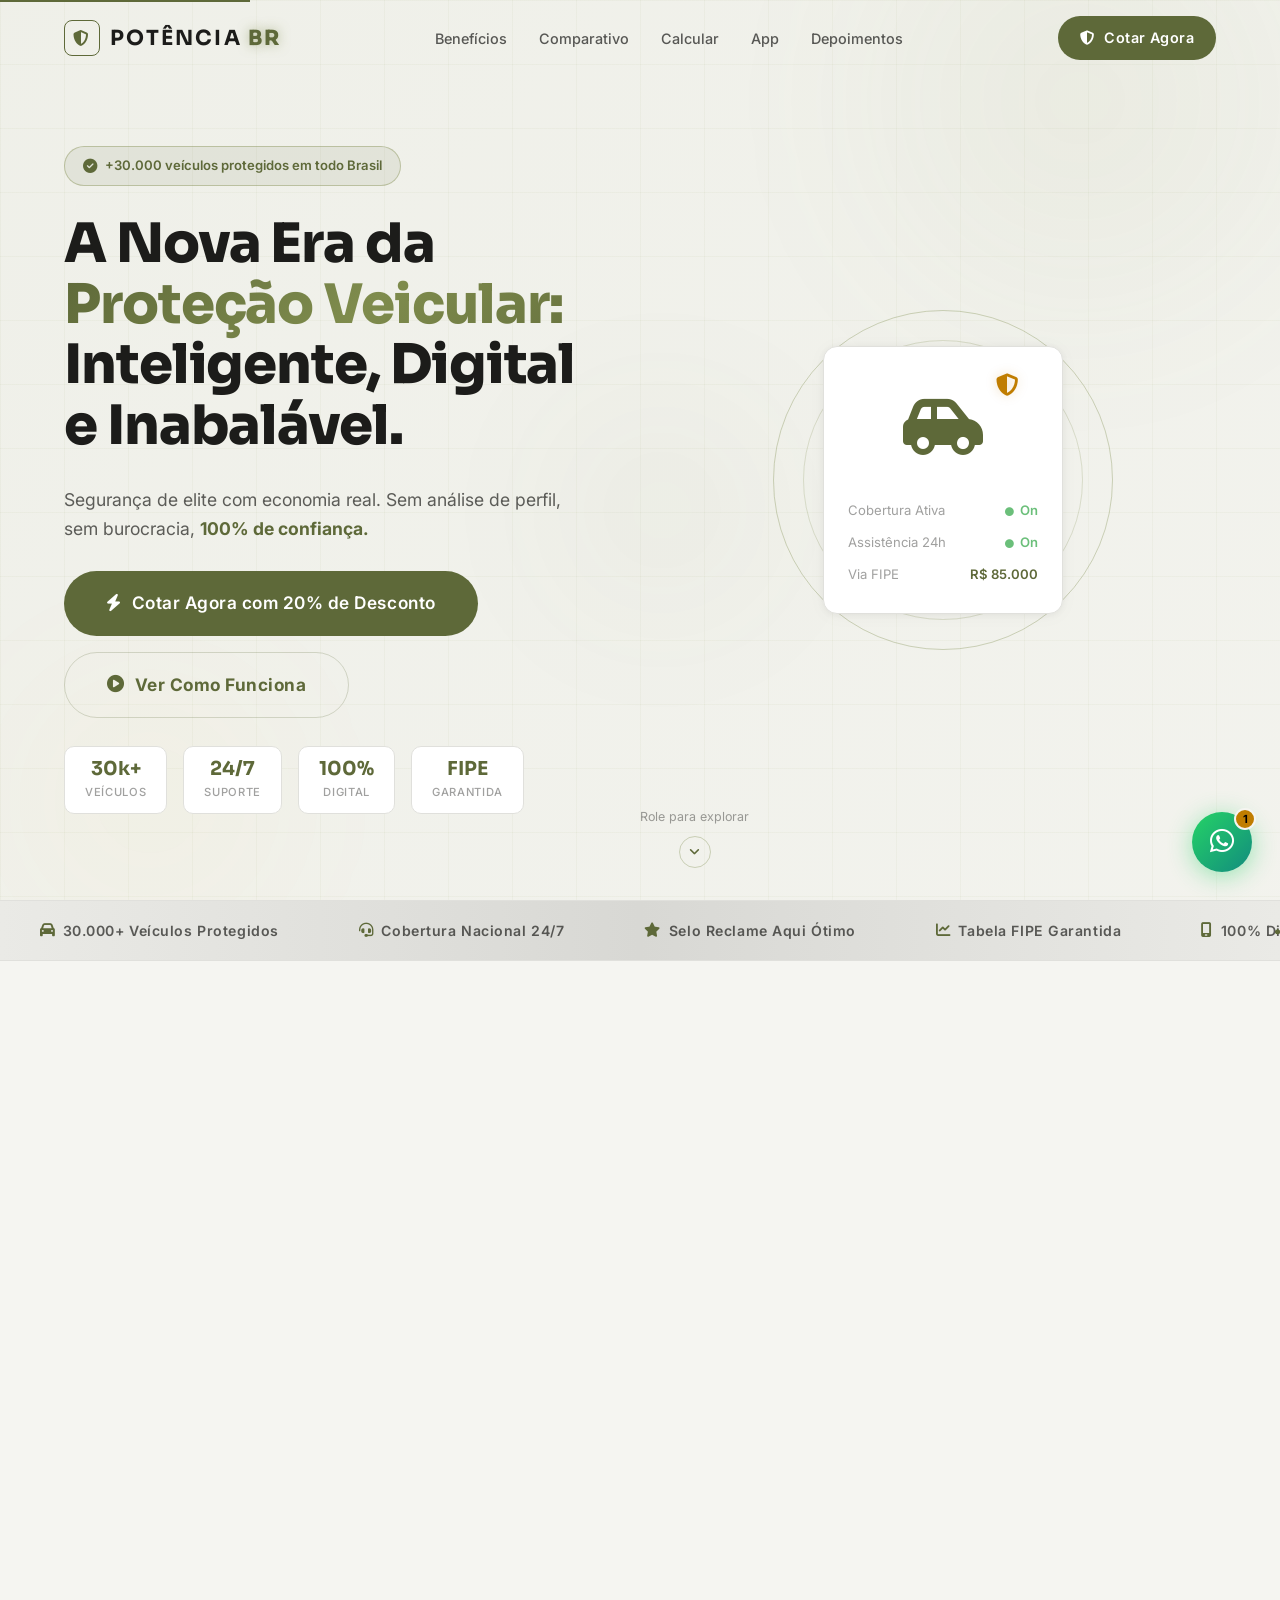
==== index.html @ d412ad38 "feat: optimize performance and accessibility for PageSpeed Insights" ====
<!DOCTYPE html>
<html lang="pt-BR">

<head>
  <meta charset="UTF-8" />
  <meta name="viewport" content="width=device-width, initial-scale=1.0, viewport-fit=cover" />
  <meta name="description"
    content="Potência BR – Proteção Veicular Premium. Segurança de elite, digital e inabalável. Cotar agora com 20% de desconto." />
  <title>Potência BR | Proteção Veicular Premium</title>

  <!-- Fonts -->
  <link rel="preconnect" href="https://fonts.googleapis.com" />
  <link rel="preconnect" href="https://fonts.gstatic.com" crossorigin />
  <link rel="preload" as="style"
    href="https://fonts.googleapis.com/css2?family=Orbitron:wght@400;600;700;900&family=Sora:wght@300;400;600;700&family=Inter:wght@300;400;500;600&display=swap" />
  <link
    href="https://fonts.googleapis.com/css2?family=Orbitron:wght@400;600;700;900&family=Sora:wght@300;400;600;700&family=Inter:wght@300;400;500;600&display=swap"
    rel="stylesheet" media="print" onload="this.media='all'" />
  <noscript>
    <link rel="stylesheet"
      href="https://fonts.googleapis.com/css2?family=Orbitron:wght@400;600;700;900&family=Sora:wght@300;400;600;700&family=Inter:wght@300;400;500;600&display=swap" />
  </noscript>

  <!-- Icons -->
  <link rel="stylesheet" href="https://cdnjs.cloudflare.com/ajax/libs/font-awesome/6.5.0/css/all.min.css" media="print"
    onload="this.media='all'" />
  <noscript>
    <link rel="stylesheet" href="https://cdnjs.cloudflare.com/ajax/libs/font-awesome/6.5.0/css/all.min.css" />
  </noscript>

  <!-- Stylesheets -->
  <link rel="preload" as="style" href="css/styles.css" />
  <link rel="stylesheet" href="css/styles.css" />
  <link rel="stylesheet" href="css/animations.css" media="print" onload="this.media='all'" />
  <noscript>
    <link rel="stylesheet" href="css/animations.css" />
  </noscript>
  <style>
    /* ── Brand Identity – Potência BR Corporate ── */
    :root {
      --olive: #5E6939;
      --olive-lt: #7F8C4D;
    }

    /* Skip link styling */
    .skip-link {
      position: absolute;
      top: -40px;
      left: 0;
      background: var(--olive);
      color: white;
      padding: 8px;
      z-index: 2000;
      transition: top 0.3s;
    }

    .skip-link:focus {
      top: 0;
    }

    /* Logo mark: shield with olive border */
    .logo-icon {
      background: transparent;
      border: 1.5px solid var(--olive);
      color: var(--olive);
    }

    /* Logo text: dark on light bg */
    .logo-text {
      letter-spacing: 0.1em;
      color: #1C1C1A;
    }

    .logo-accent {
      color: var(--olive);
      font-weight: 900;
    }

    /* Nav transparent state */
    .navbar:not(.scrolled) .nav-links a {
      color: rgba(28, 28, 26, 0.72);
    }

    .navbar:not(.scrolled) .nav-links a:hover {
      color: var(--olive);
    }

    /* Nav link underline in olive */
    .nav-links a::after {
      background: var(--olive);
    }

    /* Trust ticker divider dots */
    .trust-ticker span::after {
      content: '\2022';
      position: absolute;
      right: -2px;
      color: var(--olive);
      opacity: 0.4;
    }

    /* Footer col headings: olive */
    .footer-col h4 {
      color: var(--olive);
    }

    /* Footer social hover: olive */
    .footer-socials a:hover {
      background: rgba(127, 140, 77, 0.15);
      border-color: var(--olive);
      color: var(--olive);
    }

    /* Hero badge: olive tint */
    .hero-badge {
      border-color: rgba(127, 140, 77, 0.4);
    }

    /* iOS safe area for bottom bar */
    .mobile-emergency-bar {
      padding-bottom: calc(10px + env(safe-area-inset-bottom, 0px));
    }

    @media (max-width: 768px) {
      body {
        padding-bottom: calc(72px + env(safe-area-inset-bottom, 0px));
      }
    }
  </style>
</head>

<body>
  <a href="#main-content" class="skip-link">Pular para o conteúdo principal</a>

  <!-- ========== STICKY NAV ========== -->
  <nav class="navbar" id="navbar">
    <div class="nav-inner container">
      <a href="#hero" class="nav-logo">
        <span class="logo-icon"><i class="fas fa-shield-halved"></i></span>
        <span class="logo-text">POT&Ecirc;NCIA<span class="logo-accent">&nbsp;BR</span></span>
      </a>
      <ul class="nav-links" id="navLinks">
        <li><a href="#beneficios">Benefícios</a></li>
        <li><a href="#comparativo">Comparativo</a></li>
        <li><a href="#calculadora">Calcular</a></li>
        <li><a href="#app">App</a></li>
        <li><a href="#depoimentos">Depoimentos</a></li>
      </ul>
      <div class="nav-actions">
        <a href="#calculadora" class="btn btn-primary nav-cta">
          <i class="fas fa-shield-halved"></i> Cotar Agora
        </a>
        <button class="nav-hamburger" id="hamburger" aria-label="Menu">
          <span></span><span></span><span></span>
        </button>
      </div>
    </div>
  </nav>

  <main id="main-content">
    <!-- ========== HERO ========== -->
    <section class="hero" id="hero">
      <div class="hero-bg-grid"></div>
      <div class="hero-orbs">
        <div class="orb orb-1"></div>
        <div class="orb orb-2"></div>
        <div class="orb orb-3"></div>
      </div>
      <div class="container hero-inner">
        <div class="hero-content">
          <div class="hero-badge">
            <i class="fas fa-circle-check"></i>
            <span>+30.000 veículos protegidos em todo Brasil</span>
          </div>
          <h1 class="hero-title">
            A Nova Era da<br />
            <span class="gradient-text">Proteção Veicular:</span><br />
            Inteligente, Digital<br />e Inabalável.
          </h1>
          <p class="hero-subtitle">
            Segurança de elite com economia real. Sem análise de perfil,
            sem burocracia, <strong>100% de confiança.</strong>
          </p>
          <div class="hero-ctas">
            <a href="#calculadora" class="btn btn-primary btn-xl pulse-glow">
              <i class="fas fa-bolt"></i>
              Cotar Agora com 20% de Desconto
            </a>
            <a href="#comparativo" class="btn btn-ghost btn-xl">
              <i class="fas fa-play-circle"></i>
              Ver Como Funciona
            </a>
          </div>
          <div class="hero-stats">
            <div class="stat-pill"><span class="stat-num">30k+</span><span class="stat-label">Veículos</span></div>
            <div class="stat-pill"><span class="stat-num">24/7</span><span class="stat-label">Suporte</span></div>
            <div class="stat-pill"><span class="stat-num">100%</span><span class="stat-label">Digital</span></div>
            <div class="stat-pill"><span class="stat-num">FIPE</span><span class="stat-label">Garantida</span></div>
          </div>
        </div>
        <div class="hero-visual">
          <div class="car-shield-wrapper">
            <div class="shield-ring ring-1"></div>
            <div class="shield-ring ring-2"></div>
            <div class="shield-ring ring-3"></div>
            <div class="car-card glass-card">
              <div class="car-icon-big">
                <i class="fas fa-car-side"></i>
                <div class="shield-overlay"><i class="fas fa-shield-halved"></i></div>
              </div>
              <div class="car-card-stats">
                <div class="ccs-item">
                  <span class="ccs-label">Cobertura Ativa</span>
                  <span class="ccs-value status-active"><i class="fas fa-circle"></i> On</span>
                </div>
                <div class="ccs-item">
                  <span class="ccs-label">Assistência 24h</span>
                  <span class="ccs-value status-active"><i class="fas fa-circle"></i> On</span>
                </div>
                <div class="ccs-item">
                  <span class="ccs-label">Via FIPE</span>
                  <span class="ccs-value text-cyan">R$ 85.000</span>
                </div>
              </div>
            </div>
          </div>
        </div>
      </div>
      <div class="hero-scroll-hint">
        <span>Role para explorar</span>
        <div class="scroll-arrow"><i class="fas fa-angle-down"></i></div>
      </div>
    </section>

    <!-- ========== TRUST BAR ========== -->
    <div class="trust-bar">
      <div class="trust-ticker-wrap">
        <div class="trust-ticker" id="trustTicker">
          <span><i class="fas fa-car"></i> 30.000+ Veículos Protegidos</span>
          <span><i class="fas fa-headset"></i> Cobertura Nacional 24/7</span>
          <span><i class="fas fa-star"></i> Selo Reclame Aqui Ótimo</span>
          <span><i class="fas fa-chart-line"></i> Tabela FIPE Garantida</span>
          <span><i class="fas fa-mobile-screen"></i> 100% Digital</span>
          <span><i class="fas fa-shield-halved"></i> Sem Análise de Perfil</span>
          <span><i class="fas fa-bolt"></i> Ativação em Minutos</span>
          <span><i class="fas fa-handshake"></i> Modelo Mutualista Transparente</span>
          <!-- duplicated for seamless loop -->
          <span><i class="fas fa-car"></i> 30.000+ Veículos Protegidos</span>
          <span><i class="fas fa-headset"></i> Cobertura Nacional 24/7</span>
          <span><i class="fas fa-star"></i> Selo Reclame Aqui Ótimo</span>
          <span><i class="fas fa-chart-line"></i> Tabela FIPE Garantida</span>
          <span><i class="fas fa-mobile-screen"></i> 100% Digital</span>
          <span><i class="fas fa-shield-halved"></i> Sem Análise de Perfil</span>
          <span><i class="fas fa-bolt"></i> Ativação em Minutos</span>
          <span><i class="fas fa-handshake"></i> Modelo Mutualista Transparente</span>
        </div>
      </div>
    </div>

    <!-- ========== BENTO BENEFITS ========== -->
    <section class="benefits" id="beneficios">
      <div class="container">
        <div class="section-header">
          <span class="section-tag">Ecossistema de Proteção</span>
          <h2 class="section-title">Cobertura <span class="gradient-text">Completa</span> para sua Tranquilidade</h2>
          <p class="section-desc">Cada detalhe pensado para proteger você em qualquer situação.</p>
        </div>
        <div class="bento-grid">

          <div class="bento-card bento-large glass-card" data-tilt>
            <div class="bento-icon"><i class="fas fa-mask"></i></div>
            <h3>Furto & Roubo</h3>
            <p>Recuperação total do veículo ou pagamento do valor FIPE integral. Zero burocracia no momento que você
              mais precisa.</p>
            <div class="bento-badge">100% FIPE</div>
            <div class="bento-glow"></div>
          </div>

          <div class="bento-card glass-card" data-tilt>
            <div class="bento-icon"><i class="fas fa-car-burst"></i></div>
            <h3>Colisão & Danos</h3>
            <p>Rede credenciada de reparadores especializados em todo o Brasil.</p>
            <div class="bento-glow"></div>
          </div>

          <div class="bento-card glass-card" data-tilt>
            <div class="bento-icon"><i class="fas fa-cloud-bolt"></i></div>
            <h3>Eventos da Natureza</h3>
            <p>Proteção contra enchentes, granizo, vendaval e demais fenômenos climáticos.</p>
            <div class="bento-glow"></div>
          </div>

          <div class="bento-card glass-card" data-tilt>
            <div class="bento-icon"><i class="fas fa-people-arrows"></i></div>
            <h3>Cobertura para Terceiros</h3>
            <p>Até <strong>R$ 50.000</strong> de indenização a terceiros envolvidos em acidentes.</p>
            <div class="bento-badge amber">R$50k</div>
            <div class="bento-glow"></div>
          </div>

          <div class="bento-card bento-wide glass-card" data-tilt>
            <div class="bento-icon"><i class="fas fa-truck-medical"></i></div>
            <h3>Assistência 24 Horas</h3>
            <p>Guincho de emergência, chaveiro, socorro elétrico e mecânico — a qualquer hora, em qualquer lugar do
              Brasil. Um toque no app já aciona tudo.</p>
            <div class="bento-badge">24/7 Nacional</div>
            <div class="bento-glow"></div>
          </div>

          <div class="bento-card glass-card" data-tilt>
            <div class="bento-icon"><i class="fas fa-mobile-screen-button"></i></div>
            <h3>Gestão pelo App</h3>
            <p>Abertura de sinistro, acompanhamento e documentos — tudo digital.</p>
            <div class="bento-glow"></div>
          </div>

          <div class="bento-card glass-card" data-tilt>
            <div class="bento-icon"><i class="fas fa-motorcycle"></i></div>
            <h3>Motos & SUVs</h3>
            <p>Cobertura premium para toda a família de veículos, incluindo motocicletas.</p>
            <div class="bento-glow"></div>
          </div>

        </div>
      </div>
    </section>

    <!-- ========== COMPARISON TABLE ========== -->
    <section class="comparison" id="comparativo">
      <div class="container">
        <div class="section-header">
          <span class="section-tag">Por Que nos Escolher</span>
          <h2 class="section-title">O Fim da Era <span class="gradient-text">Burocrática</span></h2>
          <p class="section-desc">Veja lado a lado por que a Potência BR é a escolha inteligente.</p>
        </div>
        <div class="comparison-grid">
          <!-- Old Insurance -->
          <div class="comp-card comp-old">
            <div class="comp-header">
              <div class="comp-icon old"><i class="fas fa-building-columns"></i></div>
              <h3>Seguro Tradicional</h3>
              <span class="comp-tag old-tag">Ultrapassado</span>
            </div>
            <ul class="comp-list">
              <li class="bad"><i class="fas fa-xmark"></i> Análise de perfil discriminatória</li>
              <li class="bad"><i class="fas fa-xmark"></i> Processo lento e burocrático</li>
              <li class="bad"><i class="fas fa-xmark"></i> Preço elevado sem justificativa</li>
              <li class="bad"><i class="fas fa-xmark"></i> Atendimento por terceirizados</li>
              <li class="bad"><i class="fas fa-xmark"></i> Renovação anual complicada</li>
              <li class="bad"><i class="fas fa-xmark"></i> Poucas opções de cobertura</li>
              <li class="bad"><i class="fas fa-xmark"></i> Sinistro demora semanas</li>
            </ul>
          </div>
          <!-- VS Divider -->
          <div class="comp-vs">
            <div class="vs-circle">VS</div>
            <div class="vs-line"></div>
          </div>
          <!-- Potência BR -->
          <div class="comp-card comp-new glass-card featured">
            <div class="comp-header">
              <div class="comp-icon new"><i class="fas fa-shield-halved"></i></div>
              <h3>Potência BR</h3>
              <span class="comp-tag new-tag"><i class="fas fa-bolt"></i> Recomendado</span>
            </div>
            <ul class="comp-list">
              <li class="good"><i class="fas fa-check"></i> Sem análise de perfil</li>
              <li class="good"><i class="fas fa-check"></i> Ativação 100% digital em minutos</li>
              <li class="good"><i class="fas fa-check"></i> Preço justo via modelo mutualista</li>
              <li class="good"><i class="fas fa-check"></i> Suporte próprio 24/7</li>
              <li class="good"><i class="fas fa-check"></i> Gestão completa pelo app</li>
              <li class="good"><i class="fas fa-check"></i> Coberturas modulares personalizáveis</li>
              <li class="good"><i class="fas fa-check"></i> Sinistro resolvido em até 48h</li>
            </ul>
            <a href="#calculadora" class="btn btn-primary btn-lg mt-24">
              <i class="fas fa-bolt"></i> Quero Essa Proteção
            </a>
          </div>
        </div>
      </div>
    </section>

    <!-- ========== SAVINGS CALCULATOR ========== -->
    <section class="calculator" id="calculadora">
      <div class="container">
        <div class="section-header">
          <span class="section-tag">Simulação Instantânea</span>
          <h2 class="section-title">Descubra Quanto Você <span class="gradient-text">Economiza</span></h2>
          <p class="section-desc">Arraste o slider e veja sua proteção em tempo real.</p>
        </div>
        <div class="calc-wrapper">
          <div class="calc-card glass-card">
            <div class="calc-left">
              <label class="calc-label">Valor do seu veículo (Tabela FIPE)</label>
              <div class="calc-slider-wrap">
                <input type="range" id="carValueSlider" class="calc-slider" min="20000" max="500000" step="5000"
                  value="80000" aria-label="Valor do veículo" />
                <div class="slider-track-fill" id="sliderFill"></div>
              </div>
              <div class="calc-value-display">
                <span class="calc-currency">R$</span>
                <span class="calc-bignum" id="carValueDisplay">80.000</span>
              </div>
              <div class="calc-range-labels">
                <span>R$ 20.000</span>
                <span>R$ 500.000</span>
              </div>

              <div class="calc-options">
                <label class="calc-opt-label">Tipo de Veículo:</label>
                <div class="vehicle-type-btns">
                  <button class="vtype-btn active" data-type="car"><i class="fas fa-car"></i> Carro</button>
                  <button class="vtype-btn" data-type="suv"><i class="fas fa-truck-monster"></i> SUV</button>
                  <button class="vtype-btn" data-type="moto"><i class="fas fa-motorcycle"></i> Moto</button>
                </div>
              </div>

              <div class="calc-options">
                <label class="calc-opt-label">Coberturas adicionais:</label>
                <div class="coverage-checks">
                  <label class="check-opt"><input type="checkbox" id="covThird" /> <span>Terceiros
                      (R$50k)</span></label>
                  <label class="check-opt"><input type="checkbox" id="covNature" /> <span>Eventos
                      Naturais</span></label>
                  <label class="check-opt"><input type="checkbox" id="covAssist" checked /> <span>Assistência
                      24h</span></label>
                </div>
              </div>
            </div>

            <div class="calc-right">
              <div class="calc-result-card">
                <div class="calc-result-label">Sua proteção Potência BR:</div>
                <div class="calc-monthly">
                  <span class="calc-per">a partir de</span>
                  <div class="calc-price-row">
                    <span class="calc-brl">R$</span>
                    <span class="calc-price-num" id="monthlyPrice">127</span>
                    <span class="calc-period">/mês</span>
                  </div>
                </div>
                <div class="calc-savings" id="calcSavings">
                  <i class="fas fa-piggy-bank"></i>
                  Você economiza até <strong id="savingsVal">R$ 890</strong>/ano vs. seguro tradicional
                </div>
                <div class="calc-discount-badge">
                  <i class="fas fa-tag"></i> 20% OFF nos 3 primeiros meses
                </div>
                <a href="#lead" class="btn btn-primary btn-full calc-cta">
                  <i class="fas fa-bolt"></i> Garantir Essa Cotação
                </a>
                <p class="calc-disclaimer">*Valores estimados. Cotação final sujeita a confirmação.</p>
              </div>
            </div>
          </div>
        </div>
      </div>
    </section>

    <!-- ========== LEGAL / TRANSPARENCY ========== -->
    <section class="legal" id="modelo">
      <div class="container">
        <div class="legal-grid">
          <div class="legal-content">
            <span class="section-tag">Transparência Total</span>
            <h2 class="section-title">O Modelo <span class="gradient-text">Mutualista</span></h2>
            <p class="legal-desc">
              A Potência BR opera como uma associação de proteção veicular mutualista,
              regulada e transparente. Todos os associados contribuem juntos para um fundo
              coletivo que cobre os sinistros de qualquer membro — sem fins lucrativos
              excessivos, sem cobranças abusivas.
            </p>
            <div class="legal-points">
              <div class="legal-point">
                <div class="lp-icon"><i class="fas fa-scale-balanced" aria-hidden="true"></i></div>
                <div>
                  <strong>Sem SUSEP</strong>
                  <p>Opera dentro da legislação vigente para associações de proteção mútua.</p>
                </div>
              </div>
              <div class="legal-point">
                <div class="lp-icon"><i class="fas fa-users" aria-hidden="true"></i></div>
                <div>
                  <strong>Poder Coletivo</strong>
                  <p>Mais de 30.000 associados garantem a solidez do fundo de proteção.</p>
                </div>
              </div>
              <div class="legal-point">
                <div class="lp-icon"><i class="fas fa-file-contract" aria-hidden="true"></i></div>
                <div>
                  <strong>Regulamento Claro</strong>
                  <p>Documento completo disponível para download. Sem letras miúdas escondidas.</p>
                </div>
              </div>
            </div>
            <a href="#" class="btn btn-ghost btn-lg" id="downloadRegBtn">
              <i class="fas fa-file-arrow-down"></i> Baixar Regulamento Completo
            </a>
          </div>
          <div class="legal-visual">
            <div class="legal-stats-grid">
              <div class="ls-card glass-card">
                <div class="ls-num gradient-text">30k+</div>
                <div class="ls-label">Associados Ativos</div>
              </div>
              <div class="ls-card glass-card">
                <div class="ls-num gradient-text">98.7%</div>
                <div class="ls-label">Sinistros Pagos</div>
              </div>
              <div class="ls-card glass-card">
                <div class="ls-num gradient-text">48h</div>
                <div class="ls-label">Prazo Médio de Resolução</div>
              </div>
              <div class="ls-card glass-card">
                <div class="ls-num gradient-text">4.8★</div>
                <div class="ls-label">Reclame Aqui</div>
              </div>
            </div>
          </div>
        </div>
      </div>
    </section>

    <!-- ========== APP SECTION ========== -->
    <section class="app-section" id="app">
      <div class="container">
        <div class="app-grid">
          <div class="app-mockup">
            <div class="phone-frame">
              <div class="phone-notch"></div>
              <div class="phone-screen">
                <div class="app-screen-header">
                  <span class="app-logo-sm"><i class="fas fa-shield-halved"></i> Potência BR</span>
                  <span class="app-notif"><i class="fas fa-bell"></i></span>
                </div>
                <div class="app-screen-body">
                  <div class="app-status-card">
                    <div class="app-car-icon"><i class="fas fa-car-side"></i></div>
                    <div class="app-status-info">
                      <span class="app-status-label">Cobertura Ativa</span>
                      <span class="app-status-val on"><i class="fas fa-circle-dot"></i> Protegido</span>
                    </div>
                  </div>
                  <div class="app-quick-actions">
                    <div class="aqa-item cyan"><i class="fas fa-truck-medical"></i><span>Guincho</span></div>
                    <div class="aqa-item amber"><i class="fas fa-triangle-exclamation"></i><span>Sinistro</span></div>
                    <div class="aqa-item purple"><i class="fas fa-key"></i><span>Chaveiro</span></div>
                    <div class="aqa-item green"><i class="fas fa-gas-pump"></i><span>Combustível</span></div>
                  </div>
                  <div class="app-recent">
                    <span class="app-recent-label">Última Atividade</span>
                    <div class="app-recent-item"><i class="fas fa-check-circle"></i> Mensalidade paga – Jan 2026</div>
                    <div class="app-recent-item"><i class="fas fa-file-circle-check"></i> Vistoria aprovada</div>
                  </div>
                </div>
              </div>
            </div>
            <div class="phone-glow"></div>
          </div>
          <div class="app-content">
            <span class="section-tag">App Mobile</span>
            <h2 class="section-title">Tudo na <span class="gradient-text">Palma da Mão:</span><br />Assistência 24h em
              Um Toque</h2>
            <p class="app-desc">Do acionamento de guincho à abertura de sinistro, o app Potência BR coloca o controle
              total da sua proteção a um toque de distância — a qualquer hora, em qualquer lugar.</p>
            <ul class="app-features">
              <li><i class="fas fa-check-circle"></i> Acionamento de assistência com 1 toque</li>
              <li><i class="fas fa-check-circle"></i> Acompanhe seu sinistro em tempo real</li>
              <li><i class="fas fa-check-circle"></i> Documentos e apólice digitais</li>
              <li><i class="fas fa-check-circle"></i> Chat direto com especialistas 24/7</li>
              <li><i class="fas fa-check-circle"></i> Histórico completo de pagamentos</li>
            </ul>
            <div class="app-store-btns">
              <a href="#" class="store-btn glass-card">
                <i class="fab fa-google-play"></i>
                <div><span class="store-sub">Disponível no</span><span class="store-name">Google Play</span></div>
              </a>
              <a href="#" class="store-btn glass-card">
                <i class="fab fa-apple"></i>
                <div><span class="store-sub">Baixe na</span><span class="store-name">App Store</span></div>
              </a>
            </div>
          </div>
        </div>
      </div>
    </section>

    <!-- ========== TESTIMONIALS ========== -->
    <section class="testimonials" id="depoimentos">
      <div class="container">
        <div class="section-header">
          <span class="section-tag">Histórias de Paz</span>
          <h2 class="section-title">Quem Já Protege seu <span class="gradient-text">Patrimônio</span></h2>
          <p class="section-desc">Depoimentos reais de associados Potência BR.</p>
        </div>
        <div class="testimonials-slider">
          <div class="testi-track" id="testiTrack">

            <div class="testi-card glass-card">
              <div class="testi-quote"><i class="fas fa-quote-left"></i></div>
              <p class="testi-text">"Meu carro foi roubado numa segunda-feira e na quinta-feira já recebi o valor
                integral da FIPE depositado. Não acreditei! Com o seguro tradicional levei 40 dias em outra ocorrência."
              </p>
              <div class="testi-author">
                <div class="testi-avatar">RM</div>
                <div>
                  <strong>Ricardo Mendes</strong>
                  <span>Empresário – São Paulo, SP</span>
                </div>
                <div class="testi-stars">
                  <i class="fas fa-star"></i><i class="fas fa-star"></i><i class="fas fa-star"></i><i
                    class="fas fa-star"></i><i class="fas fa-star"></i>
                </div>
              </div>
            </div>

            <div class="testi-card glass-card">
              <div class="testi-quote"><i class="fas fa-quote-left"></i></div>
              <p class="testi-text">"Bati meu SUV numa chuva forte em Curitiba. Abri o sinistro pelo app em 5 minutos, o
                guincho chegou em 20 minutos. O carro ficou pronto em 6 dias. Serviço impecável!"</p>
              <div class="testi-author">
                <div class="testi-avatar">PC</div>
                <div>
                  <strong>Patrícia Costa</strong>
                  <span>Médica – Curitiba, PR</span>
                </div>
                <div class="testi-stars">
                  <i class="fas fa-star"></i><i class="fas fa-star"></i><i class="fas fa-star"></i><i
                    class="fas fa-star"></i><i class="fas fa-star"></i>
                </div>
              </div>
            </div>

            <div class="testi-card glass-card">
              <div class="testi-quote"><i class="fas fa-quote-left"></i></div>
              <p class="testi-text">"Economizei mais de R$200 por mês migrando para a Potência BR. O atendimento é
                infinitamente melhor e o app é sensacional. Indico para todo mundo!"</p>
              <div class="testi-author">
                <div class="testi-avatar">FS</div>
                <div>
                  <strong>Felipe Santos</strong>
                  <span>Motorista de Aplicativo – Rio de Janeiro, RJ</span>
                </div>
                <div class="testi-stars">
                  <i class="fas fa-star"></i><i class="fas fa-star"></i><i class="fas fa-star"></i><i
                    class="fas fa-star"></i><i class="fas fa-star"></i>
                </div>
              </div>
            </div>

            <div class="testi-card glass-card">
              <div class="testi-quote"><i class="fas fa-quote-left"></i></div>
              <p class="testi-text">"Granizo destruiu minha moto. Em menos de 48 horas resolveram tudo. Atendimento
                humano, rápido e eficiente. Nunca mais volto para o seguro tradicional!"</p>
              <div class="testi-author">
                <div class="testi-avatar">AL</div>
                <div>
                  <strong>Ana Lima</strong>
                  <span>Entregadora – Belo Horizonte, MG</span>
                </div>
                <div class="testi-stars">
                  <i class="fas fa-star"></i><i class="fas fa-star"></i><i class="fas fa-star"></i><i
                    class="fas fa-star"></i><i class="fas fa-star"></i>
                </div>
              </div>
            </div>

          </div>
          <div class="testi-controls">
            <button class="testi-btn" id="testiPrev" aria-label="Anterior"><i class="fas fa-chevron-left"></i></button>
            <div class="testi-dots" id="testiDots"></div>
            <button class="testi-btn" id="testiNext" aria-label="Próximo"><i class="fas fa-chevron-right"></i></button>
          </div>
        </div>
      </div>
    </section>

    <!-- ========== LEAD MAGNET ========== -->
    <section class="lead-magnet" id="lead">
      <div class="container">
        <div class="lead-grid">
          <div class="lead-content">
            <div class="lead-badge"><i class="fas fa-gift"></i> Grátis para você</div>
            <h2 class="section-title">Baixe o Guia: <span class="gradient-text">"O Que Fazer em Caso de Sinistro"</span>
            </h2>
            <p class="lead-desc">Um guia completo e prático com o passo a passo para agir com calma e eficiência nos
              momentos de maior vulnerabilidade. Mais de 15.000 downloads.</p>
            <ul class="lead-benefits">
              <li><i class="fas fa-check"></i> Checklist de emergência para imprimir e guardar no carro</li>
              <li><i class="fas fa-check"></i> O que falar (e o que NÃO falar) após um acidente</li>
              <li><i class="fas fa-check"></i> Como registrar provas corretamente pelo celular</li>
              <li><i class="fas fa-check"></i> Contatos de emergência por estado</li>
            </ul>
          </div>
          <div class="lead-form-wrap glass-card">
            <h3>Receba Agora no seu E-mail</h3>
            <form class="lead-form" id="leadForm" onsubmit="handleLeadForm(event)">
              <div class="form-group">
                <label for="leadName"><i class="fas fa-user"></i> Nome Completo</label>
                <input type="text" id="leadName" name="name" placeholder="Seu nome" required />
              </div>
              <div class="form-group">
                <label for="leadEmail"><i class="fas fa-envelope"></i> E-mail</label>
                <input type="email" id="leadEmail" name="email" placeholder="seu@email.com" required />
              </div>
              <div class="form-group">
                <label for="leadPhone"><i class="fas fa-phone"></i> WhatsApp</label>
                <input type="tel" id="leadPhone" name="phone" placeholder="(11) 99999-9999" />
              </div>
              <button type="submit" class="btn btn-primary btn-full">
                <i class="fas fa-file-arrow-down"></i> Baixar Guia Grátis
              </button>
              <p class="form-privacy"><i class="fas fa-lock"></i> Seus dados estão seguros. Sem spam.</p>
            </form>
            <div class="lead-success" id="leadSuccess" style="display:none;">
              <div class="success-icon"><i class="fas fa-circle-check"></i></div>
              <h3>Guia enviado com sucesso!</h3>
              <p>Verifique sua caixa de entrada (e o spam, por via das dúvidas).</p>
              <a href="#calculadora" class="btn btn-primary btn-full">
                <i class="fas fa-bolt"></i> Fazer Minha Cotação Agora
              </a>
            </div>
          </div>
        </div>
      </div>
    </section>

    <!-- ========== FINAL CTA ========== -->
    <section class="final-cta">
      <div class="final-cta-bg"></div>
      <div class="container">
        <div class="fca-inner glass-card">
          <div class="fca-badge"><i class="fas fa-bolt"></i> Oferta por Tempo Limitado</div>
          <h2 class="fca-title">Proteja seu Veículo <span class="gradient-text">Agora</span></h2>
          <p class="fca-sub">20% de desconto nos primeiros 3 meses. Ativação imediata. Sem análise de perfil.</p>
          <div class="fca-timer" id="fcaTimer">
            <div class="timer-block"><span id="timerH">02</span><small>horas</small></div>
            <div class="timer-sep">:</div>
            <div class="timer-block"><span id="timerM">47</span><small>min</small></div>
            <div class="timer-sep">:</div>
            <div class="timer-block"><span id="timerS">33</span><small>seg</small></div>
          </div>
          <a href="#lead" class="btn btn-amber btn-xl pulse-glow">
            <i class="fas fa-shield-halved"></i> Garantir Minha Proteção com 20% OFF
          </a>
          <p class="fca-note">Sem cartão de crédito para ativar. Cancele quando quiser.</p>
        </div>
      </div>
    </section>
  </main>

  <!-- ========== FOOTER ========== -->
  <footer class="footer">
    <div class="container">
      <div class="footer-grid">
        <div class="footer-brand">
          <div class="nav-logo" style="margin-bottom:1rem;">
            <span class="logo-icon"><i class="fas fa-shield-halved"></i></span>
            <span class="logo-text">POT&Ecirc;NCIA<span class="logo-accent">&nbsp;BR</span></span>
          </div>
          <p>A nova era da proteção veicular: inteligente, digital e inabalável. Proteção de elite para todos.</p>
          <div class="footer-socials">
            <a href="#" aria-label="Instagram"><i class="fab fa-instagram"></i></a>
            <a href="#" aria-label="Facebook"><i class="fab fa-facebook-f"></i></a>
            <a href="#" aria-label="YouTube"><i class="fab fa-youtube"></i></a>
            <a href="#" aria-label="LinkedIn"><i class="fab fa-linkedin-in"></i></a>
            <a href="#" aria-label="WhatsApp"><i class="fab fa-whatsapp"></i></a>
          </div>
        </div>
        <div class="footer-col">
          <h4 id="footer-prod-head">Produto</h4>
          <ul aria-labelledby="footer-prod-head">
            <li><a href="#beneficios">Coberturas</a></li>
            <li><a href="#comparativo">Comparativo</a></li>
            <li><a href="#calculadora">Calcular Plano</a></li>
            <li><a href="#app">App Mobile</a></li>
            <li><a href="#modelo">Modelo Mutualista</a></li>
          </ul>
        </div>
        <div class="footer-col">
          <h4 id="footer-sup-head">Suporte</h4>
          <ul aria-labelledby="footer-sup-head">
            <li><a href="#">Central de Ajuda</a></li>
            <li><a href="#">Abrir Sinistro</a></li>
            <li><a href="#">Assistência 24h</a></li>
            <li><a href="#">Fale via WhatsApp</a></li>
            <li><a href="#">Reclamações</a></li>
          </ul>
        </div>
        <div class="footer-col">
          <h4 id="footer-legal-head">Legal</h4>
          <ul aria-labelledby="footer-legal-head">
            <li><a href="#">Regulamento</a></li>
            <li><a href="#">Política de Privacidade</a></li>
            <li><a href="#">Termos de Uso</a></li>
            <li><a href="#">LGPD</a></li>
          </ul>
        </div>
      </div>
      <div class="footer-bottom">
        <p>&copy; 2026 Potência BR Proteção Veicular Mútua. Todos os direitos reservados.</p>
        <p class="footer-disclaimer">Associação de proteção veicular mútua. Não é seguradora. Opera sob legislação
          vigente para associações civis.</p>
      </div>
    </div>
  </footer>

  <!-- ========== WHATSAPP FLOATING BTN ========== -->
  <a href="https://wa.me/5511999999999?text=Olá!%20Quero%20cotar%20minha%20proteção%20veicular%20com%2020%25%20de%20desconto."
    class="whatsapp-float" id="whatsappFloat" target="_blank" rel="noopener noreferrer" aria-label="Falar no WhatsApp">
    <i class="fab fa-whatsapp"></i>
    <span class="wapp-badge">1</span>
    <div class="wapp-tooltip">Falar com especialista</div>
  </a>

  <!-- Mobile Emergency Bar -->
  <div class="mobile-emergency-bar" id="mobileEmergencyBar">
    <a href="tel:0800000000" class="emg-btn emg-call">
      <i class="fas fa-phone"></i> Ligue Agora
    </a>
    <a href="https://wa.me/5511999999999" class="emg-btn emg-whatsapp" target="_blank" rel="noopener noreferrer">
      <i class="fab fa-whatsapp"></i> WhatsApp
    </a>
    <a href="#calculadora" class="emg-btn emg-quote">
      <i class="fas fa-bolt"></i> Cotar
    </a>
  </div>

  <script src="js/main.js" defer></script>
  <script src="js/calculator.js" defer></script>
</body>

</html>
---- css/styles.css ----
/* ============================================================
   POTÊNCIA BR – PREMIUM VEHICLE PROTECTION
   Main Stylesheet v1.0
   ============================================================ */

/* ---------- CSS VARIABLES – Corporate Light Mode ---------- */
:root {
  /* ─ Backgrounds (Light Corporate) ──────────────────── */
  --navy:        #F5F5F1;       /* page background */
  --navy-mid:    #EAEAE6;       /* alternate section */
  --navy-light:  #D8D8D4;       /* input track / dividers */
  --navy-card:   #FFFFFF;       /* card surface */
  /* ─ Brand Olive (Darker for Contrast) ───────── */
  --cyan:        #5E6939;
  --cyan-dim:    rgba(94, 105, 57, 0.09);
  --cyan-glow:   rgba(94, 105, 57, 0.22);
  /* ─ CTA Amber (dark for light bg) ───────────────── */
  --amber:       #C07D00;
  --amber-dim:   rgba(192, 125, 0, 0.1);
  --amber-glow:  rgba(192, 125, 0, 0.22);
  /* ─ Secondary text ───────────────────────────── */
  --platinum:    #6A6A68;
  /* ─ Text colors (DARK on light bg) ───────────────── */
  --white:       #1C1C1A;
  --white-dim:   rgba(28, 28, 26, 0.70);
  --white-muted: rgba(28, 28, 26, 0.42);
  /* ─ Cards & Surfaces ──────────────────────────── */
  --glass-bg:    #FFFFFF;
  --glass-border:#E0E0DC;
  --glass-blur:  0px;
  /* ─ Shadows (clean, professional) ───────────────── */
  --shadow-cyan: 0 2px 16px rgba(0,0,0,0.07), 0 1px 4px rgba(0,0,0,0.04);
  --shadow-card: 0 1px 8px rgba(0,0,0,0.06), 0 2px 20px rgba(0,0,0,0.03);
  /* ─ Shape & Motion ────────────────────────────── */
  --radius-sm:   6px;
  --radius-md:   10px;
  --radius-lg:   14px;
  --radius-xl:   22px;
  --transition:  all 0.25s cubic-bezier(0.4, 0, 0.2, 1);
  --font-head:   'Sora', sans-serif;   /* drop Orbitron for corporate */
  --font-body:   'Inter', sans-serif;
}

/* ---------- RESET & BASE ---------- */
*, *::before, *::after { box-sizing: border-box; margin: 0; padding: 0; }
html { scroll-behavior: smooth; font-size: 16px; }
body {
  background-color: var(--navy);
  color: var(--white);
  font-family: var(--font-body);
  line-height: 1.65;
  overflow-x: hidden;
  -webkit-font-smoothing: antialiased;
}
a { color: inherit; text-decoration: none; transition: var(--transition); }
img, svg { display: block; max-width: 100%; }
button { cursor: pointer; border: none; background: none; font-family: inherit; }
ul { list-style: none; }
input, select, textarea { font-family: inherit; }
.container {
  width: 100%;
  max-width: 1200px;
  margin: 0 auto;
  padding: 0 24px;
}
.mt-24 { margin-top: 24px; }

/* ---------- SOLID CORPORATE CARD ---------- */
.glass-card {
  background: var(--glass-bg);
  backdrop-filter: none;
  -webkit-backdrop-filter: none;
  border: 1px solid var(--glass-border);
  border-radius: var(--radius-lg);
  box-shadow: var(--shadow-card);
}

/* ---------- GRADIENT TEXT ---------- */
.gradient-text {
  background: linear-gradient(135deg, #5E6939 0%, #7F8C4D 60%, #6A7540 100%);
  -webkit-background-clip: text;
  -webkit-text-fill-color: transparent;
  background-clip: text;
}

/* ---------- SECTION COMMONS ---------- */
section { 
  padding: 100px 0; 
  position: relative; 
  overflow: hidden; 
  content-visibility: auto; 
  contain-intrinsic-size: 0 500px;
}
.section-header { text-align: center; margin-bottom: 60px; }
.section-tag {
  display: inline-block;
  padding: 6px 18px;
  background: var(--cyan-dim);
  border: 1px solid var(--cyan-glow);
  border-radius: 50px;
  color: var(--cyan);
  font-size: 0.78rem;
  font-weight: 600;
  letter-spacing: 0.12em;
  text-transform: uppercase;
  margin-bottom: 18px;
}
.section-title {
  font-family: var(--font-head);
  font-size: clamp(1.8rem, 4vw, 2.8rem);
  font-weight: 700;
  line-height: 1.2;
  margin-bottom: 16px;
  color: var(--white);
}
.section-desc {
  font-size: 1.05rem;
  color: var(--white-muted);
  max-width: 600px;
  margin: 0 auto;
}

/* ============================================================
   BUTTONS
   ============================================================ */
.btn {
  display: inline-flex;
  align-items: center;
  gap: 10px;
  padding: 14px 28px;
  border-radius: 50px;
  font-weight: 600;
  font-size: 0.95rem;
  letter-spacing: 0.03em;
  transition: var(--transition);
  cursor: pointer;
  border: none;
  text-align: center;
  justify-content: center;
  white-space: nowrap;
}
.btn-lg  { padding: 16px 36px; font-size: 1rem; }
.btn-xl  { padding: 18px 42px; font-size: 1.08rem; font-weight: 700; }
.btn-full { width: 100%; }

.btn-primary {
  background: var(--cyan);
  color: #FFFFFF;
  box-shadow: none;
  font-weight: 600;
}
.btn-primary:hover {
  background: #6A7540;
  transform: translateY(-1px);
  box-shadow: 0 4px 14px rgba(127,140,77,0.3);
  filter: none;
}

.btn-amber {
  background: var(--amber);
  color: #FFFFFF;
  box-shadow: none;
  font-weight: 700;
}
.btn-amber:hover {
  background: #A56C00;
  transform: translateY(-1px);
  box-shadow: 0 4px 14px rgba(192,125,0,0.25);
  filter: none;
}

.btn-ghost {
  background: transparent;
  color: var(--cyan);
  border: 1.5px solid var(--cyan-glow);
}
.btn-ghost:hover {
  border-color: var(--cyan);
  color: #FFFFFF;
  background: var(--cyan);
  transform: translateY(-1px);
}

.pulse-glow { animation: pulseGlow 2.5s ease-in-out infinite; }

/* ============================================================
   NAVBAR
   ============================================================ */
.navbar {
  position: fixed;
  top: 0; left: 0; right: 0;
  z-index: 1000;
  padding: 16px 0;
  transition: var(--transition);
}
.navbar.scrolled {
  background: rgba(255, 255, 255, 0.97);
  backdrop-filter: blur(16px);
  -webkit-backdrop-filter: blur(16px);
  border-bottom: 1px solid #E0E0DC;
  padding: 10px 0;
  box-shadow: 0 2px 16px rgba(0,0,0,0.07);
}
.nav-inner {
  display: flex;
  align-items: center;
  justify-content: space-between;
  gap: 32px;
}
.nav-logo {
  display: flex;
  align-items: center;
  gap: 10px;
  font-family: var(--font-head);
  font-weight: 700;
  font-size: 1.3rem;
  letter-spacing: 0.06em;
}
.logo-icon {
  width: 36px; height: 36px;
  background: linear-gradient(135deg, #7F8C4D, #5A6635);
  border-radius: 8px;
  display: flex; align-items: center; justify-content: center;
  color: #F0F0F0;
  font-size: 1rem;
}
.logo-text { color: var(--white); }
.logo-accent { color: var(--cyan); }
.nav-links {
  display: flex;
  gap: 32px;
  align-items: center;
}
.nav-links a {
  font-size: 0.9rem;
  font-weight: 500;
  color: var(--white-dim);
  position: relative;
}
.nav-links a::after {
  content: '';
  position: absolute;
  bottom: -4px; left: 0;
  width: 0; height: 2px;
  background: var(--cyan);
  transition: var(--transition);
  border-radius: 2px;
}
.nav-links a:hover { color: var(--cyan); }
.nav-links a:hover::after { width: 100%; }
.nav-actions { display: flex; align-items: center; gap: 16px; }
.nav-cta { padding: 10px 22px; font-size: 0.9rem; }
.nav-hamburger {
  display: none;
  flex-direction: column;
  gap: 5px;
  padding: 4px;
  background: none;
  border: none;
  cursor: pointer;
}
.nav-hamburger span {
  display: block;
  width: 24px; height: 2px;
  background: var(--white);
  border-radius: 2px;
  transition: var(--transition);
}

/* ============================================================
   HERO SECTION
   ============================================================ */
.hero {
  min-height: 100vh;
  display: flex;
  align-items: center;
  position: relative;
  padding: 140px 0 80px;
  overflow: hidden;
}
.hero-bg-grid {
  position: absolute; inset: 0;
  background-image:
    linear-gradient(rgba(127,140,77,0.05) 1px, transparent 1px),
    linear-gradient(90deg, rgba(127,140,77,0.05) 1px, transparent 1px);
  background-size: 64px 64px;
  z-index: 0;
}
.hero-orbs { position: absolute; inset: 0; z-index: 0; pointer-events: none; }
.orb {
  position: absolute;
  border-radius: 50%;
  filter: blur(80px);
  opacity: 0.35;
}
.orb-1 {
  width: 600px; height: 600px;
  background: radial-gradient(circle, rgba(127,140,77,0.22) 0%, transparent 70%);
  top: -200px; right: -100px;
}
.orb-2 {
  width: 400px; height: 400px;
  background: radial-gradient(circle, rgba(255,184,0,0.12) 0%, transparent 70%);
  bottom: -100px; left: -50px;
}
.orb-3 {
  width: 300px; height: 300px;
  background: radial-gradient(circle, rgba(90,102,53,0.2) 0%, transparent 70%);
  top: 40%; left: 40%;
}
.hero-inner {
  display: grid;
  grid-template-columns: 1fr 1fr;
  gap: 60px;
  align-items: center;
  position: relative;
  z-index: 1;
}
.hero-content { display: flex; flex-direction: column; gap: 28px; }
.hero-badge {
  display: inline-flex;
  align-items: center;
  gap: 8px;
  padding: 8px 18px;
  background: var(--cyan-dim);
  border: 1px solid var(--cyan-glow);
  border-radius: 50px;
  color: var(--cyan);
  font-size: 0.82rem;
  font-weight: 600;
  width: fit-content;
  animation: fadeInDown 0.8s ease;
}
.hero-badge i { font-size: 0.9rem; }
.hero-title {
  font-family: var(--font-head);
  font-size: clamp(2rem, 5vw, 3.4rem);
  font-weight: 900;
  line-height: 1.12;
  letter-spacing: -0.02em;
  color: var(--white);
  animation: fadeInUp 0.9s ease 0.1s both;
}
.hero-subtitle {
  font-size: 1.1rem;
  color: var(--white-dim);
  max-width: 520px;
  animation: fadeInUp 0.9s ease 0.2s both;
}
.hero-subtitle strong { color: var(--cyan); }
.hero-ctas {
  display: flex;
  gap: 16px;
  flex-wrap: wrap;
  animation: fadeInUp 0.9s ease 0.3s both;
}
.hero-stats {
  display: flex;
  gap: 16px;
  flex-wrap: wrap;
  animation: fadeInUp 0.9s ease 0.4s both;
}
.stat-pill {
  display: flex;
  flex-direction: column;
  align-items: center;
  padding: 12px 20px;
  background: var(--glass-bg);
  border: 1px solid var(--glass-border);
  border-radius: var(--radius-md);
  backdrop-filter: blur(12px);
  min-width: 72px;
}
.stat-num {
  font-family: var(--font-head);
  font-size: 1.2rem;
  font-weight: 700;
  color: var(--cyan);
  line-height: 1;
}
.stat-label {
  font-size: 0.7rem;
  color: var(--white-muted);
  font-weight: 500;
  text-transform: uppercase;
  letter-spacing: 0.06em;
  margin-top: 4px;
}

/* Hero Visual */
.hero-visual {
  display: flex;
  align-items: center;
  justify-content: center;
  position: relative;
}
.car-shield-wrapper {
  position: relative;
  width: 380px; height: 380px;
  display: flex; align-items: center; justify-content: center;
}
.shield-ring {
  position: absolute;
  border-radius: 50%;
  border: 1px solid;
  animation: ringPulse 3s ease-in-out infinite;
}
.ring-1 { width: 340px; height: 340px; border-color: rgba(127,140,77,0.35); animation-delay: 0s; }
.ring-2 { width: 280px; height: 280px; border-color: rgba(127,140,77,0.22); animation-delay: 0.8s; }
.ring-3 { width: 220px; height: 220px; border-color: rgba(127,140,77,0.12); animation-delay: 1.6s; }
.car-card {
  position: relative;
  z-index: 2;
  padding: 28px 24px;
  width: 240px;
  animation: floatCard 4s ease-in-out infinite;
}
.car-icon-big {
  position: relative;
  font-size: 4rem;
  color: var(--cyan);
  text-align: center;
  margin-bottom: 20px;
}
.shield-overlay {
  position: absolute;
  top: -8px; right: 20px;
  font-size: 1.4rem;
  color: var(--amber);
  text-shadow: 0 0 12px var(--amber-glow);
}
.car-card-stats { display: flex; flex-direction: column; gap: 10px; }
.ccs-item {
  display: flex;
  justify-content: space-between;
  align-items: center;
  font-size: 0.82rem;
}
.ccs-label { color: var(--white-muted); }
.ccs-value { font-weight: 600; }
.status-active { color: #6BBF7A; }
.status-active i { font-size: 0.55rem; margin-right: 3px; }
.text-cyan { color: var(--cyan); }

.hero-scroll-hint {
  position: absolute;
  bottom: 32px; left: 50%;
  transform: translateX(-50%);
  display: flex; flex-direction: column; align-items: center; gap: 8px;
  color: var(--white-muted);
  font-size: 0.78rem;
  z-index: 1;
  animation: fadeInUp 1s ease 1s both;
}
.scroll-arrow {
  width: 32px; height: 32px;
  border: 1px solid rgba(127,140,77,0.35);
  border-radius: 50%;
  display: flex; align-items: center; justify-content: center;
  color: var(--cyan);
  animation: bounceDown 2s ease infinite;
}

/* ============================================================
   TRUST BAR
   ============================================================ */
.trust-bar {
  background: linear-gradient(90deg, var(--navy-mid) 0%, var(--navy-light) 50%, var(--navy-mid) 100%);
  border-top: 1px solid var(--glass-border);
  border-bottom: 1px solid var(--glass-border);
  overflow: hidden;
  padding: 18px 0;
  position: relative;
  z-index: 2;
}
.trust-ticker-wrap { overflow: hidden; }
.trust-ticker {
  display: flex;
  gap: 0;
  white-space: nowrap;
  animation: tickerScroll 32s linear infinite;
  will-change: transform;
}
.trust-ticker span {
  display: inline-flex;
  align-items: center;
  gap: 8px;
  padding: 0 40px;
  font-size: 0.88rem;
  font-weight: 600;
  color: var(--white-dim);
  letter-spacing: 0.04em;
}
.trust-ticker span i { color: var(--cyan); font-size: 0.9rem; }
.trust-ticker:hover { animation-play-state: paused; }

/* ============================================================
   BENEFITS / BENTO GRID
   ============================================================ */
.benefits { background: var(--navy); }
.bento-grid {
  display: grid;
  grid-template-columns: repeat(3, 1fr);
  grid-template-rows: auto auto;
  gap: 20px;
}
.bento-card {
  position: relative;
  padding: 32px 28px;
  overflow: hidden;
  transition: var(--transition);
  cursor: default;
}
.bento-card:hover {
  transform: translateY(-6px);
  border-color: var(--cyan-glow);
  box-shadow: var(--shadow-cyan);
}
.bento-card:hover .bento-glow { opacity: 1; }
.bento-large {
  grid-column: span 1;
  grid-row: span 2;
  background: linear-gradient(145deg, rgba(127,140,77,0.07) 0%, var(--glass-bg) 100%);
}
.bento-wide { grid-column: span 2; }
.bento-icon {
  width: 54px; height: 54px;
  background: var(--cyan-dim);
  border: 1px solid var(--cyan-glow);
  border-radius: var(--radius-md);
  display: flex; align-items: center; justify-content: center;
  font-size: 1.4rem;
  color: var(--cyan);
  margin-bottom: 18px;
  transition: var(--transition);
}
.bento-card:hover .bento-icon {
  background: var(--cyan);
  color: var(--navy);
  box-shadow: 0 0 20px var(--cyan-glow);
}
.bento-card h3 {
  font-family: var(--font-head);
  font-size: 1.05rem;
  font-weight: 700;
  color: var(--white);
  margin-bottom: 10px;
  letter-spacing: 0.02em;
}
.bento-card p {
  font-size: 0.92rem;
  color: var(--white-muted);
  line-height: 1.6;
}
.bento-badge {
  display: inline-block;
  margin-top: 16px;
  padding: 5px 14px;
  background: var(--cyan-dim);
  border: 1px solid var(--cyan);
  border-radius: 50px;
  color: var(--cyan);
  font-size: 0.78rem;
  font-weight: 700;
  letter-spacing: 0.06em;
}
.bento-badge.amber {
  background: var(--amber-dim);
  border-color: var(--amber);
  color: var(--amber);
}
.bento-glow {
  position: absolute;
  inset: 0;
  background: radial-gradient(circle at 30% 30%, rgba(127,140,77,0.07) 0%, transparent 60%);
  opacity: 0;
  transition: opacity 0.4s ease;
  pointer-events: none;
  border-radius: inherit;
}

/* ============================================================
   COMPARISON
   ============================================================ */
.comparison { background: var(--navy-mid); }
.comparison-grid {
  display: grid;
  grid-template-columns: 1fr auto 1fr;
  gap: 0;
  align-items: center;
  max-width: 900px;
  margin: 0 auto;
}
.comp-card {
  padding: 40px 36px;
  border-radius: var(--radius-xl);
}
.comp-old {
  background: #F5F5F1;
  border: 1px solid #E0E0DC;
}
.comp-new {
  background: linear-gradient(145deg, rgba(127,140,77,0.08) 0%, var(--glass-bg) 100%);
  border-color: var(--cyan-glow);
  box-shadow: var(--shadow-cyan);
  transform: scale(1.03);
}
.comp-header {
  text-align: center;
  margin-bottom: 32px;
}
.comp-icon {
  width: 60px; height: 60px;
  border-radius: var(--radius-md);
  display: flex; align-items: center; justify-content: center;
  font-size: 1.6rem;
  margin: 0 auto 14px;
}
.comp-icon.old { background: rgba(255,255,255,0.06); color: rgba(255,255,255,0.4); }
.comp-icon.new { background: var(--cyan-dim); color: var(--cyan); border: 1px solid var(--cyan-glow); }
.comp-header h3 {
  font-family: var(--font-head);
  font-size: 1.1rem;
  font-weight: 700;
  margin-bottom: 8px;
}
.comp-tag {
  display: inline-block;
  padding: 4px 12px;
  border-radius: 50px;
  font-size: 0.75rem;
  font-weight: 600;
  letter-spacing: 0.06em;
  text-transform: uppercase;
}
.old-tag { background: rgba(255,255,255,0.06); color: var(--white-muted); }
.new-tag { background: var(--cyan-dim); color: var(--cyan); border: 1px solid var(--cyan-glow); }
.comp-list { display: flex; flex-direction: column; gap: 13px; }
.comp-list li {
  display: flex;
  align-items: center;
  gap: 10px;
  font-size: 0.92rem;
  line-height: 1.4;
}
.comp-list li i { font-size: 0.85rem; flex-shrink: 0; width: 18px; text-align: center; }
.comp-list li.bad { color: var(--white-muted); }
.comp-list li.bad i { color: #C0524D; }
.comp-list li.good { color: var(--white); }
.comp-list li.good i { color: var(--cyan); }
.comp-vs {
  display: flex;
  flex-direction: column;
  align-items: center;
  padding: 0 24px;
  gap: 16px;
}
.vs-circle {
  width: 52px; height: 52px;
  background: linear-gradient(135deg, var(--navy-light), var(--navy-card));
  border: 2px solid var(--glass-border);
  border-radius: 50%;
  display: flex; align-items: center; justify-content: center;
  font-family: var(--font-head);
  font-size: 0.85rem;
  font-weight: 700;
  color: var(--white-muted);
  z-index: 1;
}
.vs-line { width: 1px; height: 200px; background: var(--glass-border); }

/* ============================================================
   CALCULATOR
   ============================================================ */
.calculator { background: var(--navy); }
.calc-wrapper { max-width: 940px; margin: 0 auto; }
.calc-card {
  display: grid;
  grid-template-columns: 1fr 1fr;
  gap: 48px;
  padding: 48px;
}
.calc-label {
  display: block;
  font-size: 0.88rem;
  font-weight: 600;
  color: var(--white-dim);
  margin-bottom: 16px;
  text-transform: uppercase;
  letter-spacing: 0.08em;
}
.calc-slider-wrap { position: relative; margin-bottom: 20px; padding: 8px 0; }
.calc-slider {
  width: 100%;
  -webkit-appearance: none;
  appearance: none;
  height: 6px;
  border-radius: 3px;
  background: var(--navy-light);
  outline: none;
  cursor: pointer;
  position: relative;
  z-index: 1;
}
.calc-slider::-webkit-slider-thumb {
  -webkit-appearance: none;
  width: 22px; height: 22px;
  border-radius: 50%;
  background: linear-gradient(135deg, #A8B57A, #7F8C4D);
  cursor: pointer;
  box-shadow: 0 0 10px var(--cyan-glow);
  transition: var(--transition);
}
.calc-slider::-webkit-slider-thumb:hover {
  transform: scale(1.2);
  box-shadow: 0 0 20px var(--cyan-glow);
}
.calc-slider::-moz-range-thumb {
  width: 22px; height: 22px;
  border-radius: 50%;
  background: linear-gradient(135deg, #A8B57A, #7F8C4D);
  cursor: pointer;
  box-shadow: 0 0 10px var(--cyan-glow);
  border: none;
}
.slider-track-fill {
  position: absolute;
  top: 50%; left: 0;
  transform: translateY(-50%);
  height: 6px;
  background: linear-gradient(90deg, #7F8C4D, #A8B57A);
  border-radius: 3px;
  pointer-events: none;
  transition: width 0.1s ease;
  z-index: 0;
}
.calc-value-display {
  display: flex;
  align-items: baseline;
  gap: 6px;
  margin-bottom: 8px;
}
.calc-currency {
  font-size: 1.4rem;
  font-weight: 600;
  color: var(--white-muted);
}
.calc-bignum {
  font-family: var(--font-head);
  font-size: 2.4rem;
  font-weight: 700;
  color: var(--cyan);
  line-height: 1;
  transition: var(--transition);
}
.calc-range-labels {
  display: flex;
  justify-content: space-between;
  font-size: 0.75rem;
  color: var(--white-muted);
  margin-bottom: 28px;
}
.calc-options { margin-bottom: 20px; }
.calc-opt-label {
  display: block;
  font-size: 0.82rem;
  font-weight: 600;
  color: var(--white-muted);
  text-transform: uppercase;
  letter-spacing: 0.08em;
  margin-bottom: 10px;
}
.vehicle-type-btns { display: flex; gap: 10px; }
.vtype-btn {
  display: flex; align-items: center; gap: 6px;
  padding: 9px 16px;
  background: var(--navy-light);
  border: 1px solid var(--glass-border);
  border-radius: var(--radius-md);
  color: var(--white-muted);
  font-size: 0.85rem;
  font-weight: 600;
  transition: var(--transition);
  cursor: pointer;
}
.vtype-btn.active, .vtype-btn:hover {
  background: var(--cyan-dim);
  border-color: var(--cyan);
  color: var(--cyan);
}
.coverage-checks { display: flex; flex-direction: column; gap: 10px; }
.check-opt {
  display: flex; align-items: center; gap: 10px;
  cursor: pointer;
  font-size: 0.9rem;
  color: var(--white-dim);
}
.check-opt input[type="checkbox"] {
  width: 18px; height: 18px;
  accent-color: var(--cyan);
  cursor: pointer;
}
.calc-result-card {
  height: 100%;
  display: flex;
  flex-direction: column;
  gap: 20px;
  justify-content: center;
}
.calc-result-label {
  font-size: 0.82rem;
  font-weight: 600;
  color: var(--white-muted);
  text-transform: uppercase;
  letter-spacing: 0.08em;
}
.calc-monthly {
  background: linear-gradient(135deg, rgba(127,140,77,0.08), rgba(90,102,53,0.05));
  border: 1px solid var(--cyan-glow);
  border-radius: var(--radius-lg);
  padding: 28px;
  text-align: center;
}
.calc-per {
  display: block;
  font-size: 0.82rem;
  color: var(--white-muted);
  margin-bottom: 8px;
}
.calc-price-row {
  display: flex;
  align-items: baseline;
  justify-content: center;
  gap: 4px;
}
.calc-brl { font-size: 1.4rem; font-weight: 600; color: var(--white-muted); }
.calc-price-num {
  font-family: var(--font-head);
  font-size: 3.2rem;
  font-weight: 900;
  color: var(--cyan);
  line-height: 1;
  transition: all 0.3s ease;
}
.calc-period { font-size: 1rem; color: var(--white-muted); }
.calc-savings {
  display: flex;
  align-items: center;
  gap: 10px;
  padding: 14px 18px;
  background: var(--amber-dim);
  border: 1px solid rgba(255,184,0,0.3);
  border-radius: var(--radius-md);
  color: var(--amber);
  font-size: 0.88rem;
}
.calc-savings i { font-size: 1.1rem; flex-shrink: 0; }
.calc-discount-badge {
  display: flex;
  align-items: center;
  gap: 8px;
  padding: 10px 16px;
  background: rgba(255,184,0,0.1);
  border: 1px solid rgba(255,184,0,0.25);
  border-radius: var(--radius-md);
  color: var(--amber);
  font-size: 0.85rem;
  font-weight: 600;
  justify-content: center;
}
.calc-cta { font-size: 1rem; }
.calc-disclaimer {
  font-size: 0.72rem;
  color: var(--white-muted);
  text-align: center;
  line-height: 1.4;
}

/* ============================================================
   LEGAL / TRANSPARENCY
   ============================================================ */
.legal { background: var(--navy-mid); }
.legal-grid {
  display: grid;
  grid-template-columns: 1fr 1fr;
  gap: 72px;
  align-items: center;
}
.legal-desc {
  font-size: 1rem;
  color: var(--white-dim);
  line-height: 1.75;
  margin: 20px 0 28px;
}
.legal-points { display: flex; flex-direction: column; gap: 20px; margin-bottom: 32px; }
.legal-point {
  display: flex;
  gap: 16px;
  align-items: flex-start;
}
.lp-icon {
  width: 42px; height: 42px;
  flex-shrink: 0;
  background: var(--cyan-dim);
  border: 1px solid var(--cyan-glow);
  border-radius: var(--radius-sm);
  display: flex; align-items: center; justify-content: center;
  color: var(--cyan);
  font-size: 1rem;
  margin-top: 2px;
}
.legal-point strong {
  display: block;
  margin-bottom: 4px;
  font-weight: 600;
  color: var(--white);
}
.legal-point p { font-size: 0.88rem; color: var(--white-muted); }
.legal-stats-grid {
  display: grid;
  grid-template-columns: repeat(2, 1fr);
  gap: 16px;
}
.ls-card {
  padding: 28px 20px;
  text-align: center;
}
.ls-num {
  font-family: var(--font-head);
  font-size: 2rem;
  font-weight: 700;
  margin-bottom: 8px;
  line-height: 1;
}
.ls-label {
  font-size: 0.82rem;
  color: var(--white-muted);
  line-height: 1.4;
}

/* ============================================================
   APP SECTION
   ============================================================ */
.app-section { background: var(--navy); overflow: hidden; }
.app-grid {
  display: grid;
  grid-template-columns: 1fr 1fr;
  gap: 72px;
  align-items: center;
}
/* Phone Mockup */
.app-mockup { display: flex; justify-content: center; position: relative; }
.phone-frame {
  width: 260px;
  height: 520px;
  background: linear-gradient(145deg, #1A1A1A, #0F0F0F);
  border-radius: 42px;
  border: 2px solid var(--glass-border);
  padding: 16px 14px;
  position: relative;
  box-shadow: 0 0 50px rgba(127,140,77,0.15), 0 20px 60px rgba(0,0,0,0.7);
  z-index: 2;
}
.phone-notch {
  width: 80px; height: 8px;
  background: var(--navy-card);
  border-radius: 4px;
  margin: 0 auto 14px;
}
.phone-screen {
  height: calc(100% - 30px);
  background: var(--navy-card);
  border-radius: 28px;
  overflow: hidden;
  display: flex;
  flex-direction: column;
}
.app-screen-header {
  display: flex;
  justify-content: space-between;
  align-items: center;
  padding: 14px 16px 10px;
  background: linear-gradient(135deg, rgba(127,140,77,0.12), rgba(30,25,15,0.2));
  border-bottom: 1px solid var(--glass-border);
}
.app-logo-sm { font-size: 0.78rem; font-weight: 700; color: var(--cyan); display: flex; align-items: center; gap: 5px; }
.app-notif { color: var(--white-muted); font-size: 0.85rem; }
.app-screen-body { flex: 1; padding: 14px 12px; display: flex; flex-direction: column; gap: 12px; overflow: hidden; }
.app-status-card {
  background: linear-gradient(135deg, rgba(127,140,77,0.1), rgba(30,25,15,0.12));
  border: 1px solid var(--glass-border);
  border-radius: 12px;
  padding: 12px;
  display: flex;
  align-items: center;
  gap: 10px;
}
.app-car-icon { font-size: 1.8rem; color: var(--cyan); }
.app-status-info { display: flex; flex-direction: column; gap: 2px; }
.app-status-label { font-size: 0.68rem; color: var(--white-muted); }
.app-status-val { font-size: 0.78rem; font-weight: 700; }
.app-status-val.on { color: var(--cyan); }
.app-quick-actions { display: grid; grid-template-columns: repeat(4,1fr); gap: 6px; }
.aqa-item {
  display: flex; flex-direction: column; align-items: center; gap: 4px;
  padding: 8px 4px;
  border-radius: 10px;
  font-size: 0.6rem;
  font-weight: 600;
  cursor: pointer;
  transition: var(--transition);
}
.aqa-item i { font-size: 1.1rem; }
.aqa-item.cyan { background: rgba(127,140,77,0.14); color: var(--cyan); border: 1px solid rgba(127,140,77,0.28); }
.aqa-item.amber { background: rgba(255,184,0,0.12); color: var(--amber); border: 1px solid rgba(255,184,0,0.2); }
.aqa-item.purple { background: rgba(161,100,255,0.12); color: #A164FF; border: 1px solid rgba(161,100,255,0.2); }
.aqa-item.green { background: rgba(0,255,148,0.12); color: #00FF94; border: 1px solid rgba(0,255,148,0.2); }
.app-recent { display: flex; flex-direction: column; gap: 6px; }
.app-recent-label { font-size: 0.65rem; color: var(--white-muted); text-transform: uppercase; letter-spacing: 0.08em; }
.app-recent-item {
  display: flex; align-items: center; gap: 6px;
  font-size: 0.68rem;
  color: var(--white-dim);
  padding: 7px 10px;
  background: rgba(255,255,255,0.04);
  border-radius: 8px;
}
.app-recent-item i { color: var(--cyan); font-size: 0.7rem; }
.phone-glow {
  position: absolute;
  bottom: -40px; left: 50%;
  transform: translateX(-50%);
  width: 200px; height: 80px;
  background: #7F8C4D;
  filter: blur(45px);
  opacity: 0.25;
  border-radius: 50%;
}

/* App Content */
.app-desc { font-size: 1rem; color: var(--white-dim); line-height: 1.75; margin: 20px 0 24px; }
.app-features { display: flex; flex-direction: column; gap: 12px; margin-bottom: 32px; }
.app-features li {
  display: flex; align-items: center; gap: 12px;
  font-size: 0.95rem;
  color: var(--white);
}
.app-features li i { color: var(--cyan); font-size: 0.95rem; flex-shrink: 0; }
.app-store-btns { display: flex; gap: 14px; flex-wrap: wrap; }
.store-btn {
  display: flex; align-items: center; gap: 14px;
  padding: 14px 22px;
  transition: var(--transition);
}
.store-btn:hover { transform: translateY(-3px); border-color: var(--cyan); }
.store-btn i { font-size: 1.6rem; color: var(--white); }
.store-sub { display: block; font-size: 0.72rem; color: var(--white-muted); }
.store-name { display: block; font-size: 0.95rem; font-weight: 700; color: var(--white); }

/* ============================================================
   TESTIMONIALS
   ============================================================ */
.testimonials { background: var(--navy-mid); }
.testimonials-slider { position: relative; overflow: hidden; }
.testi-track {
  display: flex;
  gap: 24px;
  transition: transform 0.5s cubic-bezier(0.4, 0, 0.2, 1);
  will-change: transform;
}
.testi-card {
  flex: 0 0 calc(33.333% - 16px);
  padding: 36px 32px;
  position: relative;
  transition: var(--transition);
}
.testi-card:hover {
  transform: translateY(-6px);
  border-color: var(--cyan-glow);
  box-shadow: var(--shadow-cyan);
}
.testi-quote {
  color: var(--cyan);
  font-size: 2rem;
  opacity: 0.5;
  margin-bottom: 16px;
}
.testi-text {
  font-size: 0.95rem;
  color: var(--white-dim);
  line-height: 1.75;
  margin-bottom: 24px;
  font-style: italic;
}
.testi-author {
  display: flex;
  align-items: center;
  gap: 14px;
}
.testi-avatar {
  width: 46px; height: 46px;
  border-radius: 50%;
  background: linear-gradient(135deg, #7F8C4D, #5A6635);
  display: flex; align-items: center; justify-content: center;
  font-size: 0.8rem;
  font-weight: 700;
  color: #F0F0F0;
  flex-shrink: 0;
}
.testi-author strong { display: block; font-size: 0.92rem; color: var(--white); }
.testi-author span { font-size: 0.78rem; color: var(--white-muted); }
.testi-stars {
  margin-left: auto;
  color: var(--amber);
  font-size: 0.75rem;
  display: flex; gap: 2px;
}
.testi-controls {
  display: flex;
  align-items: center;
  justify-content: center;
  gap: 20px;
  margin-top: 36px;
}
.testi-btn {
  width: 46px; height: 46px;
  border-radius: 50%;
  background: var(--navy-light);
  border: 1px solid var(--glass-border);
  color: var(--white);
  font-size: 0.9rem;
  transition: var(--transition);
  display: flex; align-items: center; justify-content: center;
}
.testi-btn:hover {
  background: var(--cyan-dim);
  border-color: var(--cyan);
  color: var(--cyan);
}
.testi-dots { display: flex; gap: 8px; }
.testi-dot {
  width: 8px; height: 8px;
  border-radius: 50%;
  background: var(--glass-border);
  cursor: pointer;
  transition: var(--transition);
}
.testi-dot.active {
  background: var(--amber);
  width: 24px;
  border-radius: 4px;
  box-shadow: 0 0 8px rgba(255,184,0,0.3);
}

/* ============================================================
   LEAD MAGNET
   ============================================================ */
.lead-magnet { background: var(--navy); }
.lead-grid {
  display: grid;
  grid-template-columns: 1fr 1fr;
  gap: 72px;
  align-items: center;
}
.lead-badge {
  display: inline-flex;
  align-items: center;
  gap: 8px;
  padding: 6px 16px;
  background: var(--amber-dim);
  border: 1px solid rgba(255,184,0,0.3);
  border-radius: 50px;
  color: var(--amber);
  font-size: 0.8rem;
  font-weight: 600;
  margin-bottom: 16px;
}
.lead-desc {
  font-size: 1rem;
  color: var(--white-dim);
  line-height: 1.75;
  margin: 16px 0 24px;
}
.lead-benefits { display: flex; flex-direction: column; gap: 12px; }
.lead-benefits li {
  display: flex; align-items: flex-start; gap: 10px;
  font-size: 0.92rem;
  color: var(--white-dim);
}
.lead-benefits li i { color: var(--cyan); margin-top: 3px; flex-shrink: 0; }
.lead-form-wrap { padding: 40px; }
.lead-form-wrap h3 {
  font-family: var(--font-head);
  font-size: 1.3rem;
  font-weight: 700;
  margin-bottom: 28px;
  color: var(--white);
}
.lead-form { display: flex; flex-direction: column; gap: 16px; }
.form-group { display: flex; flex-direction: column; gap: 7px; }
.form-group label {
  font-size: 0.82rem;
  font-weight: 600;
  color: var(--white-dim);
  display: flex; align-items: center; gap: 7px;
}
.form-group label i { color: var(--cyan); font-size: 0.82rem; }
.form-group input {
  padding: 13px 16px;
  background: var(--navy-mid);
  border: 1px solid var(--glass-border);
  border-radius: var(--radius-md);
  color: var(--white);
  font-size: 0.95rem;
  transition: var(--transition);
  outline: none;
}
.form-group input:focus {
  border-color: var(--cyan);
  background: rgba(127,140,77,0.04);
  box-shadow: 0 0 0 3px rgba(127,140,77,0.1);
}
.form-group input::placeholder { color: var(--white-muted); }
.form-privacy {
  font-size: 0.78rem;
  color: var(--white-muted);
  text-align: center;
  display: flex; align-items: center; justify-content: center; gap: 6px;
}
.form-privacy i { color: var(--cyan); }
.lead-success { text-align: center; padding: 20px 0; }
.success-icon { font-size: 3.5rem; color: var(--cyan); margin-bottom: 16px; }
.lead-success h3 { font-size: 1.3rem; font-weight: 700; margin-bottom: 8px; color: var(--white); }
.lead-success p { color: var(--white-muted); margin-bottom: 24px; }

/* ============================================================
   FINAL CTA
   ============================================================ */
.final-cta {
  padding: 100px 0;
  position: relative;
  overflow: hidden;
  background: var(--navy-mid);
}
.final-cta-bg {
  position: absolute; inset: 0;
  background:
    radial-gradient(ellipse at 50% 0%, rgba(127,140,77,0.1) 0%, transparent 60%),
    radial-gradient(ellipse at 80% 80%, rgba(255,184,0,0.06) 0%, transparent 50%);
}
.fca-inner {
  position: relative;
  z-index: 1;
  text-align: center;
  padding: 60px 48px;
  max-width: 720px;
  margin: 0 auto;
  border-color: rgba(127,140,77,0.3);
}
.fca-badge {
  display: inline-flex;
  align-items: center;
  gap: 8px;
  padding: 7px 18px;
  background: var(--amber-dim);
  border: 1px solid rgba(255,184,0,0.35);
  border-radius: 50px;
  color: var(--amber);
  font-size: 0.82rem;
  font-weight: 700;
  margin-bottom: 20px;
  animation: badgePulse 2s ease infinite;
}
.fca-title {
  font-family: var(--font-head);
  font-size: clamp(1.8rem, 4vw, 2.8rem);
  font-weight: 900;
  margin-bottom: 16px;
  line-height: 1.2;
}
.fca-sub { font-size: 1.05rem; color: var(--white-dim); margin-bottom: 32px; }
.fca-timer {
  display: flex;
  justify-content: center;
  align-items: center;
  gap: 8px;
  margin-bottom: 36px;
}
.timer-block { text-align: center; }
.timer-block span {
  display: block;
  font-family: var(--font-head);
  font-size: 2.2rem;
  font-weight: 700;
  color: var(--amber);
  background: rgba(255,184,0,0.07);
  border: 1px solid rgba(255,184,0,0.2);
  border-radius: var(--radius-sm);
  padding: 8px 16px;
  min-width: 72px;
  line-height: 1;
}
.timer-block small { font-size: 0.72rem; color: var(--white-muted); margin-top: 4px; display: block; }
.timer-sep {
  font-family: var(--font-head);
  font-size: 1.8rem;
  font-weight: 700;
  color: var(--amber);
  margin-top: -16px;
  opacity: 0.6;
}
.fca-note { font-size: 0.82rem; color: var(--white-muted); margin-top: 16px; }

/* ============================================================
   FOOTER
   ============================================================ */
.footer {
  background: var(--navy-card);
  border-top: 1px solid var(--glass-border);
  padding: 72px 0 32px;
}
.footer-grid {
  display: grid;
  grid-template-columns: 2fr repeat(3, 1fr);
  gap: 48px;
  margin-bottom: 56px;
}
.footer-brand p {
  font-size: 0.9rem;
  color: var(--white-muted);
  line-height: 1.7;
  margin-bottom: 24px;
  max-width: 260px;
}
.footer-socials { display: flex; gap: 12px; }
.footer-socials a {
  width: 38px; height: 38px;
  border-radius: 50%;
  background: rgba(255,255,255,0.05);
  border: 1px solid var(--glass-border);
  display: flex; align-items: center; justify-content: center;
  color: var(--white-muted);
  font-size: 0.9rem;
  transition: var(--transition);
}
.footer-socials a:hover {
  background: var(--cyan-dim);
  border-color: var(--cyan);
  color: var(--cyan);
  transform: translateY(-3px);
}
.footer-col h4 {
  font-family: var(--font-head);
  font-size: 0.82rem;
  font-weight: 700;
  color: var(--cyan);
  text-transform: uppercase;
  letter-spacing: 0.1em;
  margin-bottom: 20px;
}
.footer-col ul { display: flex; flex-direction: column; gap: 10px; }
.footer-col ul li a {
  font-size: 0.88rem;
  color: var(--white-muted);
  transition: var(--transition);
}
.footer-col ul li a:hover { color: var(--cyan); transform: translateX(4px); display: inline-block; }
.footer-bottom {
  border-top: 1px solid var(--glass-border);
  padding-top: 28px;
  text-align: center;
  display: flex;
  flex-direction: column;
  gap: 8px;
}
.footer-bottom p { font-size: 0.82rem; color: var(--white-muted); }
.footer-disclaimer { font-size: 0.75rem !important; opacity: 0.6; }

/* ============================================================
   WHATSAPP FLOATING
   ============================================================ */
.whatsapp-float {
  position: fixed;
  bottom: 28px; right: 28px;
  z-index: 900;
  width: 60px; height: 60px;
  background: linear-gradient(135deg, #25D366, #128C7E);
  border-radius: 50%;
  display: flex; align-items: center; justify-content: center;
  font-size: 1.7rem;
  color: #fff;
  box-shadow: 0 4px 24px rgba(37,211,102,0.45);
  transition: var(--transition);
  animation: wappBounce 3s ease 2s infinite;
}
.whatsapp-float:hover {
  transform: scale(1.1);
  box-shadow: 0 6px 32px rgba(37,211,102,0.6);
}
.wapp-badge {
  position: absolute;
  top: -4px; right: -4px;
  width: 22px; height: 22px;
  background: var(--amber);
  border-radius: 50%;
  display: flex; align-items: center; justify-content: center;
  font-size: 0.7rem;
  font-weight: 700;
  color: #000;
  border: 2px solid var(--navy);
  animation: badgePop 1s ease;
}
.wapp-tooltip {
  position: absolute;
  right: 72px; top: 50%;
  transform: translateY(-50%);
  background: var(--navy-light);
  border: 1px solid var(--glass-border);
  color: var(--white);
  font-size: 0.82rem;
  font-weight: 600;
  padding: 8px 14px;
  border-radius: var(--radius-md);
  white-space: nowrap;
  pointer-events: none;
  opacity: 0;
  transition: opacity 0.3s ease;
}
.wapp-tooltip::after {
  content: '';
  position: absolute;
  right: -6px; top: 50%;
  transform: translateY(-50%);
  width: 0; height: 0;
  border-top: 6px solid transparent;
  border-bottom: 6px solid transparent;
  border-left: 6px solid var(--glass-border);
}
.whatsapp-float:hover .wapp-tooltip { opacity: 1; }

/* Mobile Emergency Bar */
.mobile-emergency-bar {
  display: none;
  position: fixed;
  bottom: 0; left: 0; right: 0;
  z-index: 950;
  background: rgba(20, 20, 18, 0.97);
  backdrop-filter: blur(16px);
  -webkit-backdrop-filter: blur(16px);
  border-top: 1px solid rgba(255,255,255,0.08);
  padding: 10px 16px;
  gap: 10px;
}
.emg-btn {
  flex: 1;
  display: flex; align-items: center; justify-content: center; gap: 6px;
  padding: 12px 8px;
  border-radius: var(--radius-md);
  font-size: 0.85rem;
  font-weight: 700;
  letter-spacing: 0.02em;
  transition: var(--transition);
}
.emg-call { background: rgba(255,77,109,0.15); border: 1px solid rgba(255,77,109,0.4); color: #FF4D6D; }
.emg-whatsapp { background: rgba(37,211,102,0.15); border: 1px solid rgba(37,211,102,0.4); color: #25D366; }
.emg-quote { background: var(--amber); color: #FFFFFF; border: none; font-weight: 700; }

/* ============================================================
   RESPONSIVE DESIGN
   ============================================================ */

/* ── Tablet / Small Laptop ────────────────────────────────── */
@media (max-width: 1024px) {
  .hero-inner { grid-template-columns: 1fr; gap: 40px; text-align: center; }
  .hero-content { align-items: center; }
  .hero-visual { order: -1; }
  .legal-grid, .app-grid, .lead-grid { grid-template-columns: 1fr; gap: 48px; }
  .comparison-grid { grid-template-columns: 1fr; max-width: 560px; margin: 0 auto; }
  .comp-vs { flex-direction: row; padding: 16px 0; }
  .vs-line { width: 80px; height: 1px; }
  .comp-new { transform: scale(1); }
  .footer-grid { grid-template-columns: 1fr 1fr; }
  .bento-grid { grid-template-columns: repeat(2, 1fr); }
  .bento-large { grid-column: span 1; grid-row: span 1; }
  .bento-wide { grid-column: span 2; }
  .calc-card { grid-template-columns: 1fr; gap: 32px; padding: 36px; }
}

/* ── Mobile ──────────────────────────────────────────────── */
@media (max-width: 768px) {
  /* Spacing */
  section { padding: 60px 0; }
  .section-header { margin-bottom: 40px; }

  /* Navbar */
  .nav-links { display: none; flex-direction: column; gap: 0; }
  .nav-links.open {
    display: flex;
    position: fixed;
    top: 0; left: 0; right: 0;
    height: 100dvh;
    background: rgba(245, 245, 241, 0.98);   /* light mode overlay */
    backdrop-filter: blur(24px);
    -webkit-backdrop-filter: blur(24px);
    align-items: center;
    justify-content: center;
    flex-direction: column;
    gap: 0;
    z-index: 999;
  }
  .nav-links.open li {
    width: 80%;
    text-align: center;
    padding: 18px 0;
    border-bottom: 1px solid #E0E0DC;
    font-size: 1.2rem;
  }
  .nav-links.open li:last-child { border-bottom: none; }
  .nav-links.open a { color: #1C1C1A; font-weight: 600; }
  .nav-hamburger { display: flex; position: relative; z-index: 1001; }
  .nav-hamburger span { background: var(--white); }
  .nav-cta { padding: 9px 18px; font-size: 0.82rem; }

  /* Hero */
  .hero { padding: 100px 0 56px; min-height: auto; }
  .hero-title { font-size: clamp(1.75rem, 7.5vw, 2.4rem); line-height: 1.18; }
  .hero-badge { font-size: 0.78rem; padding: 7px 14px; }
  .hero-subtitle { font-size: 0.97rem; max-width: 100%; }
  .hero-ctas { flex-direction: column; width: 100%; gap: 12px; }
  .hero-ctas .btn { justify-content: center; width: 100%; }
  .hero-stats { justify-content: center; gap: 10px; }
  .stat-pill { padding: 10px 14px; min-width: 64px; }
  .car-shield-wrapper { width: 240px; height: 240px; }
  .ring-1 { width: 220px; height: 220px; }
  .ring-2 { width: 175px; height: 175px; }
  .ring-3 { width: 130px; height: 130px; }
  .car-card { width: 200px; padding: 20px 16px; }

  /* Bento */
  .bento-grid { grid-template-columns: 1fr; }
  .bento-wide { grid-column: span 1; }
  .bento-card { padding: 28px 22px; }

  /* Comparison */
  .comparison-grid { max-width: 100%; }
  .comp-card { padding: 28px 20px; }
  .comp-vs { display: none; }

  /* Calculator */
  .calc-card { padding: 24px 18px; gap: 24px; }
  .calc-price-num { font-size: 2.6rem; }

  /* Testimonials */
  .testi-card { flex: 0 0 100%; padding: 28px 20px; }

  /* Legal */
  .legal-stats-grid { grid-template-columns: repeat(2, 1fr); gap: 12px; }
  .ls-card { padding: 20px 14px; }
  .ls-num { font-size: 1.7rem; }

  /* Lead form */
  .lead-form-wrap { padding: 28px 20px; }

  /* Final CTA */
  .fca-inner { padding: 40px 20px; }
  .fca-title { font-size: clamp(1.6rem, 6vw, 2.2rem); }
  .fca-timer { flex-wrap: wrap; gap: 6px; justify-content: center; }

  /* Footer */
  .footer-grid { grid-template-columns: 1fr; gap: 32px; }
  .footer { padding: 48px 0 24px; }
  .footer-brand p { max-width: 100%; }

  /* Mobile bottom bar */
  .mobile-emergency-bar { display: flex; }
  body { padding-bottom: 72px; }
  .whatsapp-float { bottom: 90px; right: 16px; }
  .whatsapp-float .wapp-tooltip { display: none; }
}

/* ── Small Mobile (≤ 480px) ──────────────────────────────── */
@media (max-width: 480px) {
  .container { padding: 0 14px; }
  section { padding: 52px 0; }
  .section-header { margin-bottom: 32px; }
  .section-title { font-size: clamp(1.5rem, 7vw, 2rem); }
  .section-desc { font-size: 0.95rem; }

  /* Hero */
  .hero { padding: 90px 0 48px; }
  .hero-title { font-size: clamp(1.55rem, 8.5vw, 1.9rem); }
  .hero-stats { gap: 8px; }
  .stat-pill { flex: 0 0 calc(50% - 4px); text-align: center; min-width: unset; padding: 10px 8px; }
  .hero-ctas .btn { font-size: 0.9rem; padding: 14px 18px; }
  .hero-visual { display: none; }   /* save vertical space on tiny screens */

  /* Buttons */
  .btn-xl { padding: 14px 20px; font-size: 0.95rem; }
  .btn-lg { padding: 12px 20px; font-size: 0.88rem; }
  .btn { white-space: normal; line-height: 1.3; }

  /* Forms – prevent iOS auto-zoom */
  .form-group input,
  .form-group select,
  .form-group textarea { font-size: 16px; }

  /* Vehicle type */
  .vehicle-type-btns { flex-wrap: wrap; gap: 8px; }
  .vtype-btn { flex: 1 1 calc(50% - 4px); justify-content: center; }

  /* App */
  .phone-frame { width: 210px; height: 420px; }
  .app-store-btns { flex-direction: column; }

  /* Timer */
  .fca-timer { gap: 4px; }
  .timer-block span { font-size: 1.5rem; min-width: 52px; padding: 6px 8px; }

  /* Bento */
  .bento-card { padding: 22px 18px; }
  .bento-icon { width: 46px; height: 46px; font-size: 1.2rem; }

  /* Testimonials */
  .testi-card { padding: 24px 16px; }

  /* Lead form */
  .lead-form-wrap { padding: 22px 16px; }

  /* Final CTA */
  .fca-inner { padding: 32px 16px; }

  /* Calculator */
  .calc-card { padding: 20px 14px; }
  .calc-bignum { font-size: 2rem; }
  .calc-price-num { font-size: 2.2rem; }

  /* Nav CTA hide on very small */
  .nav-cta { display: none; }
}
---- css/styles.css ----
/* ============================================================
   POTÊNCIA BR – PREMIUM VEHICLE PROTECTION
   Main Stylesheet v1.0
   ============================================================ */

/* ---------- CSS VARIABLES – Corporate Light Mode ---------- */
:root {
  /* ─ Backgrounds (Light Corporate) ──────────────────── */
  --navy:        #F5F5F1;       /* page background */
  --navy-mid:    #EAEAE6;       /* alternate section */
  --navy-light:  #D8D8D4;       /* input track / dividers */
  --navy-card:   #FFFFFF;       /* card surface */
  /* ─ Brand Olive (Darker for Contrast) ───────── */
  --cyan:        #5E6939;
  --cyan-dim:    rgba(94, 105, 57, 0.09);
  --cyan-glow:   rgba(94, 105, 57, 0.22);
  /* ─ CTA Amber (dark for light bg) ───────────────── */
  --amber:       #C07D00;
  --amber-dim:   rgba(192, 125, 0, 0.1);
  --amber-glow:  rgba(192, 125, 0, 0.22);
  /* ─ Secondary text ───────────────────────────── */
  --platinum:    #6A6A68;
  /* ─ Text colors (DARK on light bg) ───────────────── */
  --white:       #1C1C1A;
  --white-dim:   rgba(28, 28, 26, 0.70);
  --white-muted: rgba(28, 28, 26, 0.42);
  /* ─ Cards & Surfaces ──────────────────────────── */
  --glass-bg:    #FFFFFF;
  --glass-border:#E0E0DC;
  --glass-blur:  0px;
  /* ─ Shadows (clean, professional) ───────────────── */
  --shadow-cyan: 0 2px 16px rgba(0,0,0,0.07), 0 1px 4px rgba(0,0,0,0.04);
  --shadow-card: 0 1px 8px rgba(0,0,0,0.06), 0 2px 20px rgba(0,0,0,0.03);
  /* ─ Shape & Motion ────────────────────────────── */
  --radius-sm:   6px;
  --radius-md:   10px;
  --radius-lg:   14px;
  --radius-xl:   22px;
  --transition:  all 0.25s cubic-bezier(0.4, 0, 0.2, 1);
  --font-head:   'Sora', sans-serif;   /* drop Orbitron for corporate */
  --font-body:   'Inter', sans-serif;
}

/* ---------- RESET & BASE ---------- */
*, *::before, *::after { box-sizing: border-box; margin: 0; padding: 0; }
html { scroll-behavior: smooth; font-size: 16px; }
body {
  background-color: var(--navy);
  color: var(--white);
  font-family: var(--font-body);
  line-height: 1.65;
  overflow-x: hidden;
  -webkit-font-smoothing: antialiased;
}
a { color: inherit; text-decoration: none; transition: var(--transition); }
img, svg { display: block; max-width: 100%; }
button { cursor: pointer; border: none; background: none; font-family: inherit; }
ul { list-style: none; }
input, select, textarea { font-family: inherit; }
.container {
  width: 100%;
  max-width: 1200px;
  margin: 0 auto;
  padding: 0 24px;
}
.mt-24 { margin-top: 24px; }

/* ---------- SOLID CORPORATE CARD ---------- */
.glass-card {
  background: var(--glass-bg);
  backdrop-filter: none;
  -webkit-backdrop-filter: none;
  border: 1px solid var(--glass-border);
  border-radius: var(--radius-lg);
  box-shadow: var(--shadow-card);
}

/* ---------- GRADIENT TEXT ---------- */
.gradient-text {
  background: linear-gradient(135deg, #5E6939 0%, #7F8C4D 60%, #6A7540 100%);
  -webkit-background-clip: text;
  -webkit-text-fill-color: transparent;
  background-clip: text;
}

/* ---------- SECTION COMMONS ---------- */
section { 
  padding: 100px 0; 
  position: relative; 
  overflow: hidden; 
  content-visibility: auto; 
  contain-intrinsic-size: 0 500px;
}
.section-header { text-align: center; margin-bottom: 60px; }
.section-tag {
  display: inline-block;
  padding: 6px 18px;
  background: var(--cyan-dim);
  border: 1px solid var(--cyan-glow);
  border-radius: 50px;
  color: var(--cyan);
  font-size: 0.78rem;
  font-weight: 600;
  letter-spacing: 0.12em;
  text-transform: uppercase;
  margin-bottom: 18px;
}
.section-title {
  font-family: var(--font-head);
  font-size: clamp(1.8rem, 4vw, 2.8rem);
  font-weight: 700;
  line-height: 1.2;
  margin-bottom: 16px;
  color: var(--white);
}
.section-desc {
  font-size: 1.05rem;
  color: var(--white-muted);
  max-width: 600px;
  margin: 0 auto;
}

/* ============================================================
   BUTTONS
   ============================================================ */
.btn {
  display: inline-flex;
  align-items: center;
  gap: 10px;
  padding: 14px 28px;
  border-radius: 50px;
  font-weight: 600;
  font-size: 0.95rem;
  letter-spacing: 0.03em;
  transition: var(--transition);
  cursor: pointer;
  border: none;
  text-align: center;
  justify-content: center;
  white-space: nowrap;
}
.btn-lg  { padding: 16px 36px; font-size: 1rem; }
.btn-xl  { padding: 18px 42px; font-size: 1.08rem; font-weight: 700; }
.btn-full { width: 100%; }

.btn-primary {
  background: var(--cyan);
  color: #FFFFFF;
  box-shadow: none;
  font-weight: 600;
}
.btn-primary:hover {
  background: #6A7540;
  transform: translateY(-1px);
  box-shadow: 0 4px 14px rgba(127,140,77,0.3);
  filter: none;
}

.btn-amber {
  background: var(--amber);
  color: #FFFFFF;
  box-shadow: none;
  font-weight: 700;
}
.btn-amber:hover {
  background: #A56C00;
  transform: translateY(-1px);
  box-shadow: 0 4px 14px rgba(192,125,0,0.25);
  filter: none;
}

.btn-ghost {
  background: transparent;
  color: var(--cyan);
  border: 1.5px solid var(--cyan-glow);
}
.btn-ghost:hover {
  border-color: var(--cyan);
  color: #FFFFFF;
  background: var(--cyan);
  transform: translateY(-1px);
}

.pulse-glow { animation: pulseGlow 2.5s ease-in-out infinite; }

/* ============================================================
   NAVBAR
   ============================================================ */
.navbar {
  position: fixed;
  top: 0; left: 0; right: 0;
  z-index: 1000;
  padding: 16px 0;
  transition: var(--transition);
}
.navbar.scrolled {
  background: rgba(255, 255, 255, 0.97);
  backdrop-filter: blur(16px);
  -webkit-backdrop-filter: blur(16px);
  border-bottom: 1px solid #E0E0DC;
  padding: 10px 0;
  box-shadow: 0 2px 16px rgba(0,0,0,0.07);
}
.nav-inner {
  display: flex;
  align-items: center;
  justify-content: space-between;
  gap: 32px;
}
.nav-logo {
  display: flex;
  align-items: center;
  gap: 10px;
  font-family: var(--font-head);
  font-weight: 700;
  font-size: 1.3rem;
  letter-spacing: 0.06em;
}
.logo-icon {
  width: 36px; height: 36px;
  background: linear-gradient(135deg, #7F8C4D, #5A6635);
  border-radius: 8px;
  display: flex; align-items: center; justify-content: center;
  color: #F0F0F0;
  font-size: 1rem;
}
.logo-text { color: var(--white); }
.logo-accent { color: var(--cyan); }
.nav-links {
  display: flex;
  gap: 32px;
  align-items: center;
}
.nav-links a {
  font-size: 0.9rem;
  font-weight: 500;
  color: var(--white-dim);
  position: relative;
}
.nav-links a::after {
  content: '';
  position: absolute;
  bottom: -4px; left: 0;
  width: 0; height: 2px;
  background: var(--cyan);
  transition: var(--transition);
  border-radius: 2px;
}
.nav-links a:hover { color: var(--cyan); }
.nav-links a:hover::after { width: 100%; }
.nav-actions { display: flex; align-items: center; gap: 16px; }
.nav-cta { padding: 10px 22px; font-size: 0.9rem; }
.nav-hamburger {
  display: none;
  flex-direction: column;
  gap: 5px;
  padding: 4px;
  background: none;
  border: none;
  cursor: pointer;
}
.nav-hamburger span {
  display: block;
  width: 24px; height: 2px;
  background: var(--white);
  border-radius: 2px;
  transition: var(--transition);
}

/* ============================================================
   HERO SECTION
   ============================================================ */
.hero {
  min-height: 100vh;
  display: flex;
  align-items: center;
  position: relative;
  padding: 140px 0 80px;
  overflow: hidden;
}
.hero-bg-grid {
  position: absolute; inset: 0;
  background-image:
    linear-gradient(rgba(127,140,77,0.05) 1px, transparent 1px),
    linear-gradient(90deg, rgba(127,140,77,0.05) 1px, transparent 1px);
  background-size: 64px 64px;
  z-index: 0;
}
.hero-orbs { position: absolute; inset: 0; z-index: 0; pointer-events: none; }
.orb {
  position: absolute;
  border-radius: 50%;
  filter: blur(80px);
  opacity: 0.35;
}
.orb-1 {
  width: 600px; height: 600px;
  background: radial-gradient(circle, rgba(127,140,77,0.22) 0%, transparent 70%);
  top: -200px; right: -100px;
}
.orb-2 {
  width: 400px; height: 400px;
  background: radial-gradient(circle, rgba(255,184,0,0.12) 0%, transparent 70%);
  bottom: -100px; left: -50px;
}
.orb-3 {
  width: 300px; height: 300px;
  background: radial-gradient(circle, rgba(90,102,53,0.2) 0%, transparent 70%);
  top: 40%; left: 40%;
}
.hero-inner {
  display: grid;
  grid-template-columns: 1fr 1fr;
  gap: 60px;
  align-items: center;
  position: relative;
  z-index: 1;
}
.hero-content { display: flex; flex-direction: column; gap: 28px; }
.hero-badge {
  display: inline-flex;
  align-items: center;
  gap: 8px;
  padding: 8px 18px;
  background: var(--cyan-dim);
  border: 1px solid var(--cyan-glow);
  border-radius: 50px;
  color: var(--cyan);
  font-size: 0.82rem;
  font-weight: 600;
  width: fit-content;
  animation: fadeInDown 0.8s ease;
}
.hero-badge i { font-size: 0.9rem; }
.hero-title {
  font-family: var(--font-head);
  font-size: clamp(2rem, 5vw, 3.4rem);
  font-weight: 900;
  line-height: 1.12;
  letter-spacing: -0.02em;
  color: var(--white);
  animation: fadeInUp 0.9s ease 0.1s both;
}
.hero-subtitle {
  font-size: 1.1rem;
  color: var(--white-dim);
  max-width: 520px;
  animation: fadeInUp 0.9s ease 0.2s both;
}
.hero-subtitle strong { color: var(--cyan); }
.hero-ctas {
  display: flex;
  gap: 16px;
  flex-wrap: wrap;
  animation: fadeInUp 0.9s ease 0.3s both;
}
.hero-stats {
  display: flex;
  gap: 16px;
  flex-wrap: wrap;
  animation: fadeInUp 0.9s ease 0.4s both;
}
.stat-pill {
  display: flex;
  flex-direction: column;
  align-items: center;
  padding: 12px 20px;
  background: var(--glass-bg);
  border: 1px solid var(--glass-border);
  border-radius: var(--radius-md);
  backdrop-filter: blur(12px);
  min-width: 72px;
}
.stat-num {
  font-family: var(--font-head);
  font-size: 1.2rem;
  font-weight: 700;
  color: var(--cyan);
  line-height: 1;
}
.stat-label {
  font-size: 0.7rem;
  color: var(--white-muted);
  font-weight: 500;
  text-transform: uppercase;
  letter-spacing: 0.06em;
  margin-top: 4px;
}

/* Hero Visual */
.hero-visual {
  display: flex;
  align-items: center;
  justify-content: center;
  position: relative;
}
.car-shield-wrapper {
  position: relative;
  width: 380px; height: 380px;
  display: flex; align-items: center; justify-content: center;
}
.shield-ring {
  position: absolute;
  border-radius: 50%;
  border: 1px solid;
  animation: ringPulse 3s ease-in-out infinite;
}
.ring-1 { width: 340px; height: 340px; border-color: rgba(127,140,77,0.35); animation-delay: 0s; }
.ring-2 { width: 280px; height: 280px; border-color: rgba(127,140,77,0.22); animation-delay: 0.8s; }
.ring-3 { width: 220px; height: 220px; border-color: rgba(127,140,77,0.12); animation-delay: 1.6s; }
.car-card {
  position: relative;
  z-index: 2;
  padding: 28px 24px;
  width: 240px;
  animation: floatCard 4s ease-in-out infinite;
}
.car-icon-big {
  position: relative;
  font-size: 4rem;
  color: var(--cyan);
  text-align: center;
  margin-bottom: 20px;
}
.shield-overlay {
  position: absolute;
  top: -8px; right: 20px;
  font-size: 1.4rem;
  color: var(--amber);
  text-shadow: 0 0 12px var(--amber-glow);
}
.car-card-stats { display: flex; flex-direction: column; gap: 10px; }
.ccs-item {
  display: flex;
  justify-content: space-between;
  align-items: center;
  font-size: 0.82rem;
}
.ccs-label { color: var(--white-muted); }
.ccs-value { font-weight: 600; }
.status-active { color: #6BBF7A; }
.status-active i { font-size: 0.55rem; margin-right: 3px; }
.text-cyan { color: var(--cyan); }

.hero-scroll-hint {
  position: absolute;
  bottom: 32px; left: 50%;
  transform: translateX(-50%);
  display: flex; flex-direction: column; align-items: center; gap: 8px;
  color: var(--white-muted);
  font-size: 0.78rem;
  z-index: 1;
  animation: fadeInUp 1s ease 1s both;
}
.scroll-arrow {
  width: 32px; height: 32px;
  border: 1px solid rgba(127,140,77,0.35);
  border-radius: 50%;
  display: flex; align-items: center; justify-content: center;
  color: var(--cyan);
  animation: bounceDown 2s ease infinite;
}

/* ============================================================
   TRUST BAR
   ============================================================ */
.trust-bar {
  background: linear-gradient(90deg, var(--navy-mid) 0%, var(--navy-light) 50%, var(--navy-mid) 100%);
  border-top: 1px solid var(--glass-border);
  border-bottom: 1px solid var(--glass-border);
  overflow: hidden;
  padding: 18px 0;
  position: relative;
  z-index: 2;
}
.trust-ticker-wrap { overflow: hidden; }
.trust-ticker {
  display: flex;
  gap: 0;
  white-space: nowrap;
  animation: tickerScroll 32s linear infinite;
  will-change: transform;
}
.trust-ticker span {
  display: inline-flex;
  align-items: center;
  gap: 8px;
  padding: 0 40px;
  font-size: 0.88rem;
  font-weight: 600;
  color: var(--white-dim);
  letter-spacing: 0.04em;
}
.trust-ticker span i { color: var(--cyan); font-size: 0.9rem; }
.trust-ticker:hover { animation-play-state: paused; }

/* ============================================================
   BENEFITS / BENTO GRID
   ============================================================ */
.benefits { background: var(--navy); }
.bento-grid {
  display: grid;
  grid-template-columns: repeat(3, 1fr);
  grid-template-rows: auto auto;
  gap: 20px;
}
.bento-card {
  position: relative;
  padding: 32px 28px;
  overflow: hidden;
  transition: var(--transition);
  cursor: default;
}
.bento-card:hover {
  transform: translateY(-6px);
  border-color: var(--cyan-glow);
  box-shadow: var(--shadow-cyan);
}
.bento-card:hover .bento-glow { opacity: 1; }
.bento-large {
  grid-column: span 1;
  grid-row: span 2;
  background: linear-gradient(145deg, rgba(127,140,77,0.07) 0%, var(--glass-bg) 100%);
}
.bento-wide { grid-column: span 2; }
.bento-icon {
  width: 54px; height: 54px;
  background: var(--cyan-dim);
  border: 1px solid var(--cyan-glow);
  border-radius: var(--radius-md);
  display: flex; align-items: center; justify-content: center;
  font-size: 1.4rem;
  color: var(--cyan);
  margin-bottom: 18px;
  transition: var(--transition);
}
.bento-card:hover .bento-icon {
  background: var(--cyan);
  color: var(--navy);
  box-shadow: 0 0 20px var(--cyan-glow);
}
.bento-card h3 {
  font-family: var(--font-head);
  font-size: 1.05rem;
  font-weight: 700;
  color: var(--white);
  margin-bottom: 10px;
  letter-spacing: 0.02em;
}
.bento-card p {
  font-size: 0.92rem;
  color: var(--white-muted);
  line-height: 1.6;
}
.bento-badge {
  display: inline-block;
  margin-top: 16px;
  padding: 5px 14px;
  background: var(--cyan-dim);
  border: 1px solid var(--cyan);
  border-radius: 50px;
  color: var(--cyan);
  font-size: 0.78rem;
  font-weight: 700;
  letter-spacing: 0.06em;
}
.bento-badge.amber {
  background: var(--amber-dim);
  border-color: var(--amber);
  color: var(--amber);
}
.bento-glow {
  position: absolute;
  inset: 0;
  background: radial-gradient(circle at 30% 30%, rgba(127,140,77,0.07) 0%, transparent 60%);
  opacity: 0;
  transition: opacity 0.4s ease;
  pointer-events: none;
  border-radius: inherit;
}

/* ============================================================
   COMPARISON
   ============================================================ */
.comparison { background: var(--navy-mid); }
.comparison-grid {
  display: grid;
  grid-template-columns: 1fr auto 1fr;
  gap: 0;
  align-items: center;
  max-width: 900px;
  margin: 0 auto;
}
.comp-card {
  padding: 40px 36px;
  border-radius: var(--radius-xl);
}
.comp-old {
  background: #F5F5F1;
  border: 1px solid #E0E0DC;
}
.comp-new {
  background: linear-gradient(145deg, rgba(127,140,77,0.08) 0%, var(--glass-bg) 100%);
  border-color: var(--cyan-glow);
  box-shadow: var(--shadow-cyan);
  transform: scale(1.03);
}
.comp-header {
  text-align: center;
  margin-bottom: 32px;
}
.comp-icon {
  width: 60px; height: 60px;
  border-radius: var(--radius-md);
  display: flex; align-items: center; justify-content: center;
  font-size: 1.6rem;
  margin: 0 auto 14px;
}
.comp-icon.old { background: rgba(255,255,255,0.06); color: rgba(255,255,255,0.4); }
.comp-icon.new { background: var(--cyan-dim); color: var(--cyan); border: 1px solid var(--cyan-glow); }
.comp-header h3 {
  font-family: var(--font-head);
  font-size: 1.1rem;
  font-weight: 700;
  margin-bottom: 8px;
}
.comp-tag {
  display: inline-block;
  padding: 4px 12px;
  border-radius: 50px;
  font-size: 0.75rem;
  font-weight: 600;
  letter-spacing: 0.06em;
  text-transform: uppercase;
}
.old-tag { background: rgba(255,255,255,0.06); color: var(--white-muted); }
.new-tag { background: var(--cyan-dim); color: var(--cyan); border: 1px solid var(--cyan-glow); }
.comp-list { display: flex; flex-direction: column; gap: 13px; }
.comp-list li {
  display: flex;
  align-items: center;
  gap: 10px;
  font-size: 0.92rem;
  line-height: 1.4;
}
.comp-list li i { font-size: 0.85rem; flex-shrink: 0; width: 18px; text-align: center; }
.comp-list li.bad { color: var(--white-muted); }
.comp-list li.bad i { color: #C0524D; }
.comp-list li.good { color: var(--white); }
.comp-list li.good i { color: var(--cyan); }
.comp-vs {
  display: flex;
  flex-direction: column;
  align-items: center;
  padding: 0 24px;
  gap: 16px;
}
.vs-circle {
  width: 52px; height: 52px;
  background: linear-gradient(135deg, var(--navy-light), var(--navy-card));
  border: 2px solid var(--glass-border);
  border-radius: 50%;
  display: flex; align-items: center; justify-content: center;
  font-family: var(--font-head);
  font-size: 0.85rem;
  font-weight: 700;
  color: var(--white-muted);
  z-index: 1;
}
.vs-line { width: 1px; height: 200px; background: var(--glass-border); }

/* ============================================================
   CALCULATOR
   ============================================================ */
.calculator { background: var(--navy); }
.calc-wrapper { max-width: 940px; margin: 0 auto; }
.calc-card {
  display: grid;
  grid-template-columns: 1fr 1fr;
  gap: 48px;
  padding: 48px;
}
.calc-label {
  display: block;
  font-size: 0.88rem;
  font-weight: 600;
  color: var(--white-dim);
  margin-bottom: 16px;
  text-transform: uppercase;
  letter-spacing: 0.08em;
}
.calc-slider-wrap { position: relative; margin-bottom: 20px; padding: 8px 0; }
.calc-slider {
  width: 100%;
  -webkit-appearance: none;
  appearance: none;
  height: 6px;
  border-radius: 3px;
  background: var(--navy-light);
  outline: none;
  cursor: pointer;
  position: relative;
  z-index: 1;
}
.calc-slider::-webkit-slider-thumb {
  -webkit-appearance: none;
  width: 22px; height: 22px;
  border-radius: 50%;
  background: linear-gradient(135deg, #A8B57A, #7F8C4D);
  cursor: pointer;
  box-shadow: 0 0 10px var(--cyan-glow);
  transition: var(--transition);
}
.calc-slider::-webkit-slider-thumb:hover {
  transform: scale(1.2);
  box-shadow: 0 0 20px var(--cyan-glow);
}
.calc-slider::-moz-range-thumb {
  width: 22px; height: 22px;
  border-radius: 50%;
  background: linear-gradient(135deg, #A8B57A, #7F8C4D);
  cursor: pointer;
  box-shadow: 0 0 10px var(--cyan-glow);
  border: none;
}
.slider-track-fill {
  position: absolute;
  top: 50%; left: 0;
  transform: translateY(-50%);
  height: 6px;
  background: linear-gradient(90deg, #7F8C4D, #A8B57A);
  border-radius: 3px;
  pointer-events: none;
  transition: width 0.1s ease;
  z-index: 0;
}
.calc-value-display {
  display: flex;
  align-items: baseline;
  gap: 6px;
  margin-bottom: 8px;
}
.calc-currency {
  font-size: 1.4rem;
  font-weight: 600;
  color: var(--white-muted);
}
.calc-bignum {
  font-family: var(--font-head);
  font-size: 2.4rem;
  font-weight: 700;
  color: var(--cyan);
  line-height: 1;
  transition: var(--transition);
}
.calc-range-labels {
  display: flex;
  justify-content: space-between;
  font-size: 0.75rem;
  color: var(--white-muted);
  margin-bottom: 28px;
}
.calc-options { margin-bottom: 20px; }
.calc-opt-label {
  display: block;
  font-size: 0.82rem;
  font-weight: 600;
  color: var(--white-muted);
  text-transform: uppercase;
  letter-spacing: 0.08em;
  margin-bottom: 10px;
}
.vehicle-type-btns { display: flex; gap: 10px; }
.vtype-btn {
  display: flex; align-items: center; gap: 6px;
  padding: 9px 16px;
  background: var(--navy-light);
  border: 1px solid var(--glass-border);
  border-radius: var(--radius-md);
  color: var(--white-muted);
  font-size: 0.85rem;
  font-weight: 600;
  transition: var(--transition);
  cursor: pointer;
}
.vtype-btn.active, .vtype-btn:hover {
  background: var(--cyan-dim);
  border-color: var(--cyan);
  color: var(--cyan);
}
.coverage-checks { display: flex; flex-direction: column; gap: 10px; }
.check-opt {
  display: flex; align-items: center; gap: 10px;
  cursor: pointer;
  font-size: 0.9rem;
  color: var(--white-dim);
}
.check-opt input[type="checkbox"] {
  width: 18px; height: 18px;
  accent-color: var(--cyan);
  cursor: pointer;
}
.calc-result-card {
  height: 100%;
  display: flex;
  flex-direction: column;
  gap: 20px;
  justify-content: center;
}
.calc-result-label {
  font-size: 0.82rem;
  font-weight: 600;
  color: var(--white-muted);
  text-transform: uppercase;
  letter-spacing: 0.08em;
}
.calc-monthly {
  background: linear-gradient(135deg, rgba(127,140,77,0.08), rgba(90,102,53,0.05));
  border: 1px solid var(--cyan-glow);
  border-radius: var(--radius-lg);
  padding: 28px;
  text-align: center;
}
.calc-per {
  display: block;
  font-size: 0.82rem;
  color: var(--white-muted);
  margin-bottom: 8px;
}
.calc-price-row {
  display: flex;
  align-items: baseline;
  justify-content: center;
  gap: 4px;
}
.calc-brl { font-size: 1.4rem; font-weight: 600; color: var(--white-muted); }
.calc-price-num {
  font-family: var(--font-head);
  font-size: 3.2rem;
  font-weight: 900;
  color: var(--cyan);
  line-height: 1;
  transition: all 0.3s ease;
}
.calc-period { font-size: 1rem; color: var(--white-muted); }
.calc-savings {
  display: flex;
  align-items: center;
  gap: 10px;
  padding: 14px 18px;
  background: var(--amber-dim);
  border: 1px solid rgba(255,184,0,0.3);
  border-radius: var(--radius-md);
  color: var(--amber);
  font-size: 0.88rem;
}
.calc-savings i { font-size: 1.1rem; flex-shrink: 0; }
.calc-discount-badge {
  display: flex;
  align-items: center;
  gap: 8px;
  padding: 10px 16px;
  background: rgba(255,184,0,0.1);
  border: 1px solid rgba(255,184,0,0.25);
  border-radius: var(--radius-md);
  color: var(--amber);
  font-size: 0.85rem;
  font-weight: 600;
  justify-content: center;
}
.calc-cta { font-size: 1rem; }
.calc-disclaimer {
  font-size: 0.72rem;
  color: var(--white-muted);
  text-align: center;
  line-height: 1.4;
}

/* ============================================================
   LEGAL / TRANSPARENCY
   ============================================================ */
.legal { background: var(--navy-mid); }
.legal-grid {
  display: grid;
  grid-template-columns: 1fr 1fr;
  gap: 72px;
  align-items: center;
}
.legal-desc {
  font-size: 1rem;
  color: var(--white-dim);
  line-height: 1.75;
  margin: 20px 0 28px;
}
.legal-points { display: flex; flex-direction: column; gap: 20px; margin-bottom: 32px; }
.legal-point {
  display: flex;
  gap: 16px;
  align-items: flex-start;
}
.lp-icon {
  width: 42px; height: 42px;
  flex-shrink: 0;
  background: var(--cyan-dim);
  border: 1px solid var(--cyan-glow);
  border-radius: var(--radius-sm);
  display: flex; align-items: center; justify-content: center;
  color: var(--cyan);
  font-size: 1rem;
  margin-top: 2px;
}
.legal-point strong {
  display: block;
  margin-bottom: 4px;
  font-weight: 600;
  color: var(--white);
}
.legal-point p { font-size: 0.88rem; color: var(--white-muted); }
.legal-stats-grid {
  display: grid;
  grid-template-columns: repeat(2, 1fr);
  gap: 16px;
}
.ls-card {
  padding: 28px 20px;
  text-align: center;
}
.ls-num {
  font-family: var(--font-head);
  font-size: 2rem;
  font-weight: 700;
  margin-bottom: 8px;
  line-height: 1;
}
.ls-label {
  font-size: 0.82rem;
  color: var(--white-muted);
  line-height: 1.4;
}

/* ============================================================
   APP SECTION
   ============================================================ */
.app-section { background: var(--navy); overflow: hidden; }
.app-grid {
  display: grid;
  grid-template-columns: 1fr 1fr;
  gap: 72px;
  align-items: center;
}
/* Phone Mockup */
.app-mockup { display: flex; justify-content: center; position: relative; }
.phone-frame {
  width: 260px;
  height: 520px;
  background: linear-gradient(145deg, #1A1A1A, #0F0F0F);
  border-radius: 42px;
  border: 2px solid var(--glass-border);
  padding: 16px 14px;
  position: relative;
  box-shadow: 0 0 50px rgba(127,140,77,0.15), 0 20px 60px rgba(0,0,0,0.7);
  z-index: 2;
}
.phone-notch {
  width: 80px; height: 8px;
  background: var(--navy-card);
  border-radius: 4px;
  margin: 0 auto 14px;
}
.phone-screen {
  height: calc(100% - 30px);
  background: var(--navy-card);
  border-radius: 28px;
  overflow: hidden;
  display: flex;
  flex-direction: column;
}
.app-screen-header {
  display: flex;
  justify-content: space-between;
  align-items: center;
  padding: 14px 16px 10px;
  background: linear-gradient(135deg, rgba(127,140,77,0.12), rgba(30,25,15,0.2));
  border-bottom: 1px solid var(--glass-border);
}
.app-logo-sm { font-size: 0.78rem; font-weight: 700; color: var(--cyan); display: flex; align-items: center; gap: 5px; }
.app-notif { color: var(--white-muted); font-size: 0.85rem; }
.app-screen-body { flex: 1; padding: 14px 12px; display: flex; flex-direction: column; gap: 12px; overflow: hidden; }
.app-status-card {
  background: linear-gradient(135deg, rgba(127,140,77,0.1), rgba(30,25,15,0.12));
  border: 1px solid var(--glass-border);
  border-radius: 12px;
  padding: 12px;
  display: flex;
  align-items: center;
  gap: 10px;
}
.app-car-icon { font-size: 1.8rem; color: var(--cyan); }
.app-status-info { display: flex; flex-direction: column; gap: 2px; }
.app-status-label { font-size: 0.68rem; color: var(--white-muted); }
.app-status-val { font-size: 0.78rem; font-weight: 700; }
.app-status-val.on { color: var(--cyan); }
.app-quick-actions { display: grid; grid-template-columns: repeat(4,1fr); gap: 6px; }
.aqa-item {
  display: flex; flex-direction: column; align-items: center; gap: 4px;
  padding: 8px 4px;
  border-radius: 10px;
  font-size: 0.6rem;
  font-weight: 600;
  cursor: pointer;
  transition: var(--transition);
}
.aqa-item i { font-size: 1.1rem; }
.aqa-item.cyan { background: rgba(127,140,77,0.14); color: var(--cyan); border: 1px solid rgba(127,140,77,0.28); }
.aqa-item.amber { background: rgba(255,184,0,0.12); color: var(--amber); border: 1px solid rgba(255,184,0,0.2); }
.aqa-item.purple { background: rgba(161,100,255,0.12); color: #A164FF; border: 1px solid rgba(161,100,255,0.2); }
.aqa-item.green { background: rgba(0,255,148,0.12); color: #00FF94; border: 1px solid rgba(0,255,148,0.2); }
.app-recent { display: flex; flex-direction: column; gap: 6px; }
.app-recent-label { font-size: 0.65rem; color: var(--white-muted); text-transform: uppercase; letter-spacing: 0.08em; }
.app-recent-item {
  display: flex; align-items: center; gap: 6px;
  font-size: 0.68rem;
  color: var(--white-dim);
  padding: 7px 10px;
  background: rgba(255,255,255,0.04);
  border-radius: 8px;
}
.app-recent-item i { color: var(--cyan); font-size: 0.7rem; }
.phone-glow {
  position: absolute;
  bottom: -40px; left: 50%;
  transform: translateX(-50%);
  width: 200px; height: 80px;
  background: #7F8C4D;
  filter: blur(45px);
  opacity: 0.25;
  border-radius: 50%;
}

/* App Content */
.app-desc { font-size: 1rem; color: var(--white-dim); line-height: 1.75; margin: 20px 0 24px; }
.app-features { display: flex; flex-direction: column; gap: 12px; margin-bottom: 32px; }
.app-features li {
  display: flex; align-items: center; gap: 12px;
  font-size: 0.95rem;
  color: var(--white);
}
.app-features li i { color: var(--cyan); font-size: 0.95rem; flex-shrink: 0; }
.app-store-btns { display: flex; gap: 14px; flex-wrap: wrap; }
.store-btn {
  display: flex; align-items: center; gap: 14px;
  padding: 14px 22px;
  transition: var(--transition);
}
.store-btn:hover { transform: translateY(-3px); border-color: var(--cyan); }
.store-btn i { font-size: 1.6rem; color: var(--white); }
.store-sub { display: block; font-size: 0.72rem; color: var(--white-muted); }
.store-name { display: block; font-size: 0.95rem; font-weight: 700; color: var(--white); }

/* ============================================================
   TESTIMONIALS
   ============================================================ */
.testimonials { background: var(--navy-mid); }
.testimonials-slider { position: relative; overflow: hidden; }
.testi-track {
  display: flex;
  gap: 24px;
  transition: transform 0.5s cubic-bezier(0.4, 0, 0.2, 1);
  will-change: transform;
}
.testi-card {
  flex: 0 0 calc(33.333% - 16px);
  padding: 36px 32px;
  position: relative;
  transition: var(--transition);
}
.testi-card:hover {
  transform: translateY(-6px);
  border-color: var(--cyan-glow);
  box-shadow: var(--shadow-cyan);
}
.testi-quote {
  color: var(--cyan);
  font-size: 2rem;
  opacity: 0.5;
  margin-bottom: 16px;
}
.testi-text {
  font-size: 0.95rem;
  color: var(--white-dim);
  line-height: 1.75;
  margin-bottom: 24px;
  font-style: italic;
}
.testi-author {
  display: flex;
  align-items: center;
  gap: 14px;
}
.testi-avatar {
  width: 46px; height: 46px;
  border-radius: 50%;
  background: linear-gradient(135deg, #7F8C4D, #5A6635);
  display: flex; align-items: center; justify-content: center;
  font-size: 0.8rem;
  font-weight: 700;
  color: #F0F0F0;
  flex-shrink: 0;
}
.testi-author strong { display: block; font-size: 0.92rem; color: var(--white); }
.testi-author span { font-size: 0.78rem; color: var(--white-muted); }
.testi-stars {
  margin-left: auto;
  color: var(--amber);
  font-size: 0.75rem;
  display: flex; gap: 2px;
}
.testi-controls {
  display: flex;
  align-items: center;
  justify-content: center;
  gap: 20px;
  margin-top: 36px;
}
.testi-btn {
  width: 46px; height: 46px;
  border-radius: 50%;
  background: var(--navy-light);
  border: 1px solid var(--glass-border);
  color: var(--white);
  font-size: 0.9rem;
  transition: var(--transition);
  display: flex; align-items: center; justify-content: center;
}
.testi-btn:hover {
  background: var(--cyan-dim);
  border-color: var(--cyan);
  color: var(--cyan);
}
.testi-dots { display: flex; gap: 8px; }
.testi-dot {
  width: 8px; height: 8px;
  border-radius: 50%;
  background: var(--glass-border);
  cursor: pointer;
  transition: var(--transition);
}
.testi-dot.active {
  background: var(--amber);
  width: 24px;
  border-radius: 4px;
  box-shadow: 0 0 8px rgba(255,184,0,0.3);
}

/* ============================================================
   LEAD MAGNET
   ============================================================ */
.lead-magnet { background: var(--navy); }
.lead-grid {
  display: grid;
  grid-template-columns: 1fr 1fr;
  gap: 72px;
  align-items: center;
}
.lead-badge {
  display: inline-flex;
  align-items: center;
  gap: 8px;
  padding: 6px 16px;
  background: var(--amber-dim);
  border: 1px solid rgba(255,184,0,0.3);
  border-radius: 50px;
  color: var(--amber);
  font-size: 0.8rem;
  font-weight: 600;
  margin-bottom: 16px;
}
.lead-desc {
  font-size: 1rem;
  color: var(--white-dim);
  line-height: 1.75;
  margin: 16px 0 24px;
}
.lead-benefits { display: flex; flex-direction: column; gap: 12px; }
.lead-benefits li {
  display: flex; align-items: flex-start; gap: 10px;
  font-size: 0.92rem;
  color: var(--white-dim);
}
.lead-benefits li i { color: var(--cyan); margin-top: 3px; flex-shrink: 0; }
.lead-form-wrap { padding: 40px; }
.lead-form-wrap h3 {
  font-family: var(--font-head);
  font-size: 1.3rem;
  font-weight: 700;
  margin-bottom: 28px;
  color: var(--white);
}
.lead-form { display: flex; flex-direction: column; gap: 16px; }
.form-group { display: flex; flex-direction: column; gap: 7px; }
.form-group label {
  font-size: 0.82rem;
  font-weight: 600;
  color: var(--white-dim);
  display: flex; align-items: center; gap: 7px;
}
.form-group label i { color: var(--cyan); font-size: 0.82rem; }
.form-group input {
  padding: 13px 16px;
  background: var(--navy-mid);
  border: 1px solid var(--glass-border);
  border-radius: var(--radius-md);
  color: var(--white);
  font-size: 0.95rem;
  transition: var(--transition);
  outline: none;
}
.form-group input:focus {
  border-color: var(--cyan);
  background: rgba(127,140,77,0.04);
  box-shadow: 0 0 0 3px rgba(127,140,77,0.1);
}
.form-group input::placeholder { color: var(--white-muted); }
.form-privacy {
  font-size: 0.78rem;
  color: var(--white-muted);
  text-align: center;
  display: flex; align-items: center; justify-content: center; gap: 6px;
}
.form-privacy i { color: var(--cyan); }
.lead-success { text-align: center; padding: 20px 0; }
.success-icon { font-size: 3.5rem; color: var(--cyan); margin-bottom: 16px; }
.lead-success h3 { font-size: 1.3rem; font-weight: 700; margin-bottom: 8px; color: var(--white); }
.lead-success p { color: var(--white-muted); margin-bottom: 24px; }

/* ============================================================
   FINAL CTA
   ============================================================ */
.final-cta {
  padding: 100px 0;
  position: relative;
  overflow: hidden;
  background: var(--navy-mid);
}
.final-cta-bg {
  position: absolute; inset: 0;
  background:
    radial-gradient(ellipse at 50% 0%, rgba(127,140,77,0.1) 0%, transparent 60%),
    radial-gradient(ellipse at 80% 80%, rgba(255,184,0,0.06) 0%, transparent 50%);
}
.fca-inner {
  position: relative;
  z-index: 1;
  text-align: center;
  padding: 60px 48px;
  max-width: 720px;
  margin: 0 auto;
  border-color: rgba(127,140,77,0.3);
}
.fca-badge {
  display: inline-flex;
  align-items: center;
  gap: 8px;
  padding: 7px 18px;
  background: var(--amber-dim);
  border: 1px solid rgba(255,184,0,0.35);
  border-radius: 50px;
  color: var(--amber);
  font-size: 0.82rem;
  font-weight: 700;
  margin-bottom: 20px;
  animation: badgePulse 2s ease infinite;
}
.fca-title {
  font-family: var(--font-head);
  font-size: clamp(1.8rem, 4vw, 2.8rem);
  font-weight: 900;
  margin-bottom: 16px;
  line-height: 1.2;
}
.fca-sub { font-size: 1.05rem; color: var(--white-dim); margin-bottom: 32px; }
.fca-timer {
  display: flex;
  justify-content: center;
  align-items: center;
  gap: 8px;
  margin-bottom: 36px;
}
.timer-block { text-align: center; }
.timer-block span {
  display: block;
  font-family: var(--font-head);
  font-size: 2.2rem;
  font-weight: 700;
  color: var(--amber);
  background: rgba(255,184,0,0.07);
  border: 1px solid rgba(255,184,0,0.2);
  border-radius: var(--radius-sm);
  padding: 8px 16px;
  min-width: 72px;
  line-height: 1;
}
.timer-block small { font-size: 0.72rem; color: var(--white-muted); margin-top: 4px; display: block; }
.timer-sep {
  font-family: var(--font-head);
  font-size: 1.8rem;
  font-weight: 700;
  color: var(--amber);
  margin-top: -16px;
  opacity: 0.6;
}
.fca-note { font-size: 0.82rem; color: var(--white-muted); margin-top: 16px; }

/* ============================================================
   FOOTER
   ============================================================ */
.footer {
  background: var(--navy-card);
  border-top: 1px solid var(--glass-border);
  padding: 72px 0 32px;
}
.footer-grid {
  display: grid;
  grid-template-columns: 2fr repeat(3, 1fr);
  gap: 48px;
  margin-bottom: 56px;
}
.footer-brand p {
  font-size: 0.9rem;
  color: var(--white-muted);
  line-height: 1.7;
  margin-bottom: 24px;
  max-width: 260px;
}
.footer-socials { display: flex; gap: 12px; }
.footer-socials a {
  width: 38px; height: 38px;
  border-radius: 50%;
  background: rgba(255,255,255,0.05);
  border: 1px solid var(--glass-border);
  display: flex; align-items: center; justify-content: center;
  color: var(--white-muted);
  font-size: 0.9rem;
  transition: var(--transition);
}
.footer-socials a:hover {
  background: var(--cyan-dim);
  border-color: var(--cyan);
  color: var(--cyan);
  transform: translateY(-3px);
}
.footer-col h4 {
  font-family: var(--font-head);
  font-size: 0.82rem;
  font-weight: 700;
  color: var(--cyan);
  text-transform: uppercase;
  letter-spacing: 0.1em;
  margin-bottom: 20px;
}
.footer-col ul { display: flex; flex-direction: column; gap: 10px; }
.footer-col ul li a {
  font-size: 0.88rem;
  color: var(--white-muted);
  transition: var(--transition);
}
.footer-col ul li a:hover { color: var(--cyan); transform: translateX(4px); display: inline-block; }
.footer-bottom {
  border-top: 1px solid var(--glass-border);
  padding-top: 28px;
  text-align: center;
  display: flex;
  flex-direction: column;
  gap: 8px;
}
.footer-bottom p { font-size: 0.82rem; color: var(--white-muted); }
.footer-disclaimer { font-size: 0.75rem !important; opacity: 0.6; }

/* ============================================================
   WHATSAPP FLOATING
   ============================================================ */
.whatsapp-float {
  position: fixed;
  bottom: 28px; right: 28px;
  z-index: 900;
  width: 60px; height: 60px;
  background: linear-gradient(135deg, #25D366, #128C7E);
  border-radius: 50%;
  display: flex; align-items: center; justify-content: center;
  font-size: 1.7rem;
  color: #fff;
  box-shadow: 0 4px 24px rgba(37,211,102,0.45);
  transition: var(--transition);
  animation: wappBounce 3s ease 2s infinite;
}
.whatsapp-float:hover {
  transform: scale(1.1);
  box-shadow: 0 6px 32px rgba(37,211,102,0.6);
}
.wapp-badge {
  position: absolute;
  top: -4px; right: -4px;
  width: 22px; height: 22px;
  background: var(--amber);
  border-radius: 50%;
  display: flex; align-items: center; justify-content: center;
  font-size: 0.7rem;
  font-weight: 700;
  color: #000;
  border: 2px solid var(--navy);
  animation: badgePop 1s ease;
}
.wapp-tooltip {
  position: absolute;
  right: 72px; top: 50%;
  transform: translateY(-50%);
  background: var(--navy-light);
  border: 1px solid var(--glass-border);
  color: var(--white);
  font-size: 0.82rem;
  font-weight: 600;
  padding: 8px 14px;
  border-radius: var(--radius-md);
  white-space: nowrap;
  pointer-events: none;
  opacity: 0;
  transition: opacity 0.3s ease;
}
.wapp-tooltip::after {
  content: '';
  position: absolute;
  right: -6px; top: 50%;
  transform: translateY(-50%);
  width: 0; height: 0;
  border-top: 6px solid transparent;
  border-bottom: 6px solid transparent;
  border-left: 6px solid var(--glass-border);
}
.whatsapp-float:hover .wapp-tooltip { opacity: 1; }

/* Mobile Emergency Bar */
.mobile-emergency-bar {
  display: none;
  position: fixed;
  bottom: 0; left: 0; right: 0;
  z-index: 950;
  background: rgba(20, 20, 18, 0.97);
  backdrop-filter: blur(16px);
  -webkit-backdrop-filter: blur(16px);
  border-top: 1px solid rgba(255,255,255,0.08);
  padding: 10px 16px;
  gap: 10px;
}
.emg-btn {
  flex: 1;
  display: flex; align-items: center; justify-content: center; gap: 6px;
  padding: 12px 8px;
  border-radius: var(--radius-md);
  font-size: 0.85rem;
  font-weight: 700;
  letter-spacing: 0.02em;
  transition: var(--transition);
}
.emg-call { background: rgba(255,77,109,0.15); border: 1px solid rgba(255,77,109,0.4); color: #FF4D6D; }
.emg-whatsapp { background: rgba(37,211,102,0.15); border: 1px solid rgba(37,211,102,0.4); color: #25D366; }
.emg-quote { background: var(--amber); color: #FFFFFF; border: none; font-weight: 700; }

/* ============================================================
   RESPONSIVE DESIGN
   ============================================================ */

/* ── Tablet / Small Laptop ────────────────────────────────── */
@media (max-width: 1024px) {
  .hero-inner { grid-template-columns: 1fr; gap: 40px; text-align: center; }
  .hero-content { align-items: center; }
  .hero-visual { order: -1; }
  .legal-grid, .app-grid, .lead-grid { grid-template-columns: 1fr; gap: 48px; }
  .comparison-grid { grid-template-columns: 1fr; max-width: 560px; margin: 0 auto; }
  .comp-vs { flex-direction: row; padding: 16px 0; }
  .vs-line { width: 80px; height: 1px; }
  .comp-new { transform: scale(1); }
  .footer-grid { grid-template-columns: 1fr 1fr; }
  .bento-grid { grid-template-columns: repeat(2, 1fr); }
  .bento-large { grid-column: span 1; grid-row: span 1; }
  .bento-wide { grid-column: span 2; }
  .calc-card { grid-template-columns: 1fr; gap: 32px; padding: 36px; }
}

/* ── Mobile ──────────────────────────────────────────────── */
@media (max-width: 768px) {
  /* Spacing */
  section { padding: 60px 0; }
  .section-header { margin-bottom: 40px; }

  /* Navbar */
  .nav-links { display: none; flex-direction: column; gap: 0; }
  .nav-links.open {
    display: flex;
    position: fixed;
    top: 0; left: 0; right: 0;
    height: 100dvh;
    background: rgba(245, 245, 241, 0.98);   /* light mode overlay */
    backdrop-filter: blur(24px);
    -webkit-backdrop-filter: blur(24px);
    align-items: center;
    justify-content: center;
    flex-direction: column;
    gap: 0;
    z-index: 999;
  }
  .nav-links.open li {
    width: 80%;
    text-align: center;
    padding: 18px 0;
    border-bottom: 1px solid #E0E0DC;
    font-size: 1.2rem;
  }
  .nav-links.open li:last-child { border-bottom: none; }
  .nav-links.open a { color: #1C1C1A; font-weight: 600; }
  .nav-hamburger { display: flex; position: relative; z-index: 1001; }
  .nav-hamburger span { background: var(--white); }
  .nav-cta { padding: 9px 18px; font-size: 0.82rem; }

  /* Hero */
  .hero { padding: 100px 0 56px; min-height: auto; }
  .hero-title { font-size: clamp(1.75rem, 7.5vw, 2.4rem); line-height: 1.18; }
  .hero-badge { font-size: 0.78rem; padding: 7px 14px; }
  .hero-subtitle { font-size: 0.97rem; max-width: 100%; }
  .hero-ctas { flex-direction: column; width: 100%; gap: 12px; }
  .hero-ctas .btn { justify-content: center; width: 100%; }
  .hero-stats { justify-content: center; gap: 10px; }
  .stat-pill { padding: 10px 14px; min-width: 64px; }
  .car-shield-wrapper { width: 240px; height: 240px; }
  .ring-1 { width: 220px; height: 220px; }
  .ring-2 { width: 175px; height: 175px; }
  .ring-3 { width: 130px; height: 130px; }
  .car-card { width: 200px; padding: 20px 16px; }

  /* Bento */
  .bento-grid { grid-template-columns: 1fr; }
  .bento-wide { grid-column: span 1; }
  .bento-card { padding: 28px 22px; }

  /* Comparison */
  .comparison-grid { max-width: 100%; }
  .comp-card { padding: 28px 20px; }
  .comp-vs { display: none; }

  /* Calculator */
  .calc-card { padding: 24px 18px; gap: 24px; }
  .calc-price-num { font-size: 2.6rem; }

  /* Testimonials */
  .testi-card { flex: 0 0 100%; padding: 28px 20px; }

  /* Legal */
  .legal-stats-grid { grid-template-columns: repeat(2, 1fr); gap: 12px; }
  .ls-card { padding: 20px 14px; }
  .ls-num { font-size: 1.7rem; }

  /* Lead form */
  .lead-form-wrap { padding: 28px 20px; }

  /* Final CTA */
  .fca-inner { padding: 40px 20px; }
  .fca-title { font-size: clamp(1.6rem, 6vw, 2.2rem); }
  .fca-timer { flex-wrap: wrap; gap: 6px; justify-content: center; }

  /* Footer */
  .footer-grid { grid-template-columns: 1fr; gap: 32px; }
  .footer { padding: 48px 0 24px; }
  .footer-brand p { max-width: 100%; }

  /* Mobile bottom bar */
  .mobile-emergency-bar { display: flex; }
  body { padding-bottom: 72px; }
  .whatsapp-float { bottom: 90px; right: 16px; }
  .whatsapp-float .wapp-tooltip { display: none; }
}

/* ── Small Mobile (≤ 480px) ──────────────────────────────── */
@media (max-width: 480px) {
  .container { padding: 0 14px; }
  section { padding: 52px 0; }
  .section-header { margin-bottom: 32px; }
  .section-title { font-size: clamp(1.5rem, 7vw, 2rem); }
  .section-desc { font-size: 0.95rem; }

  /* Hero */
  .hero { padding: 90px 0 48px; }
  .hero-title { font-size: clamp(1.55rem, 8.5vw, 1.9rem); }
  .hero-stats { gap: 8px; }
  .stat-pill { flex: 0 0 calc(50% - 4px); text-align: center; min-width: unset; padding: 10px 8px; }
  .hero-ctas .btn { font-size: 0.9rem; padding: 14px 18px; }
  .hero-visual { display: none; }   /* save vertical space on tiny screens */

  /* Buttons */
  .btn-xl { padding: 14px 20px; font-size: 0.95rem; }
  .btn-lg { padding: 12px 20px; font-size: 0.88rem; }
  .btn { white-space: normal; line-height: 1.3; }

  /* Forms – prevent iOS auto-zoom */
  .form-group input,
  .form-group select,
  .form-group textarea { font-size: 16px; }

  /* Vehicle type */
  .vehicle-type-btns { flex-wrap: wrap; gap: 8px; }
  .vtype-btn { flex: 1 1 calc(50% - 4px); justify-content: center; }

  /* App */
  .phone-frame { width: 210px; height: 420px; }
  .app-store-btns { flex-direction: column; }

  /* Timer */
  .fca-timer { gap: 4px; }
  .timer-block span { font-size: 1.5rem; min-width: 52px; padding: 6px 8px; }

  /* Bento */
  .bento-card { padding: 22px 18px; }
  .bento-icon { width: 46px; height: 46px; font-size: 1.2rem; }

  /* Testimonials */
  .testi-card { padding: 24px 16px; }

  /* Lead form */
  .lead-form-wrap { padding: 22px 16px; }

  /* Final CTA */
  .fca-inner { padding: 32px 16px; }

  /* Calculator */
  .calc-card { padding: 20px 14px; }
  .calc-bignum { font-size: 2rem; }
  .calc-price-num { font-size: 2.2rem; }

  /* Nav CTA hide on very small */
  .nav-cta { display: none; }
}
---- css/animations.css ----
/* ============================================================
   POTÊNCIA BR – Animations & Keyframes
   ============================================================ */

/* ---------- KEYFRAMES ---------- */

@keyframes fadeInUp {
  from { opacity: 0; transform: translateY(30px); }
  to   { opacity: 1; transform: translateY(0); }
}

@keyframes fadeInDown {
  from { opacity: 0; transform: translateY(-20px); }
  to   { opacity: 1; transform: translateY(0); }
}

@keyframes fadeInLeft {
  from { opacity: 0; transform: translateX(-30px); }
  to   { opacity: 1; transform: translateX(0); }
}

@keyframes fadeInRight {
  from { opacity: 0; transform: translateX(30px); }
  to   { opacity: 1; transform: translateX(0); }
}

@keyframes fadeIn {
  from { opacity: 0; }
  to   { opacity: 1; }
}

/* Glowing pulse for primary CTA */
@keyframes pulseGlow {
  0%, 100% {
    box-shadow: 0 0 0 0 rgba(255,184,0,0), 0 4px 16px rgba(255,184,0,0.2);
  }
  50% {
    box-shadow: 0 0 0 10px rgba(255,184,0,0), 0 4px 24px rgba(255,184,0,0.35);
  }
}

/* Ticker scroll */
@keyframes tickerScroll {
  0%   { transform: translateX(0); }
  100% { transform: translateX(-50%); }
}

/* Floating card */
@keyframes floatCard {
  0%, 100% { transform: translateY(0px); }
  50%       { transform: translateY(-12px); }
}

/* Shield ring pulse */
@keyframes ringPulse {
  0%, 100% { opacity: 0.4; transform: scale(1); }
  50%       { opacity: 0.9; transform: scale(1.04); }
}

/* Scroll bounce */
@keyframes bounceDown {
  0%, 100% { transform: translateY(0); }
  50%       { transform: translateY(6px); }
}

/* Badge pop */
@keyframes badgePop {
  0%   { transform: scale(0); opacity: 0; }
  70%  { transform: scale(1.2); }
  100% { transform: scale(1); opacity: 1; }
}

/* Badge urgency pulse */
@keyframes badgePulse {
  0%, 100% { box-shadow: 0 0 0 0 rgba(255,184,0,0); }
  50%       { box-shadow: 0 0 0 8px rgba(255,184,0,0.15); }
}

/* WhatsApp button bounce */
@keyframes wappBounce {
  0%, 100%  { transform: translateY(0) scale(1); }
  10%, 30%  { transform: translateY(-8px) scale(1.05); }
  20%       { transform: translateY(-4px) scale(1); }
  40%       { transform: translateY(0) scale(1); }
}

/* Number count up shimmer */
@keyframes numShimmer {
  0%   { opacity: 0.5; transform: scale(0.95); }
  50%  { opacity: 1;   transform: scale(1.02); }
  100% { opacity: 1;   transform: scale(1); }
}

/* Spinner for loading states */
@keyframes spin {
  from { transform: rotate(0deg); }
  to   { transform: rotate(360deg); }
}

/* Gradient shift */
@keyframes gradientShift {
  0%   { background-position: 0% 50%; }
  50%  { background-position: 100% 50%; }
  100% { background-position: 0% 50%; }
}

/* Typewriter blink cursor */
@keyframes blink {
  0%, 100% { opacity: 1; }
  50%       { opacity: 0; }
}

/* Slide in from left for mobile nav */
@keyframes slideInLeft {
  from { transform: translateX(-100%); opacity: 0; }
  to   { transform: translateX(0); opacity: 1; }
}

/* ---------- AOS-STYLE SCROLL ANIMATIONS (removed – caused blank page) ---------- */

/* ---------- SHIMMER / SKELETON EFFECT ---------- */
.shimmer {
  position: relative;
  overflow: hidden;
}
.shimmer::after {
  content: '';
  position: absolute;
  top: 0; left: -100%;
  width: 100%; height: 100%;
  background: linear-gradient(
    90deg,
    transparent 0%,
    rgba(127,140,77,0.08) 50%,
    transparent 100%
  );
  animation: shimmerSlide 2.5s ease infinite;
}
@keyframes shimmerSlide {
  0%   { left: -100%; }
  100% { left: 100%; }
}

/* ---------- TILT EFFECT ---------- */
[data-tilt] {
  transform-style: preserve-3d;
  will-change: transform;
}

/* ---------- HERO GRADIENT ANIMATED BG ---------- */
.hero::before {
  content: '';
  position: absolute;
  inset: 0;
  background: linear-gradient(
    135deg,
    rgba(127,140,77,0.05) 0%,
    transparent 45%,
    rgba(255,184,0,0.02) 100%
  );
  background-size: 400% 400%;
  animation: gradientShift 14s ease infinite;
  pointer-events: none;
  z-index: 0;
}

/* ---------- BENTO CARD HOVER TILT ---------- */
.bento-card:nth-child(odd) { animation-delay: 0.1s; }
.bento-card:nth-child(even) { animation-delay: 0.2s; }

/* ---------- PHONE SCREEN CONTENT FADE ---------- */
.phone-screen .app-screen-body > * {
  animation: fadeInUp 0.5s ease both;
}
.phone-screen .app-status-card { animation-delay: 0.1s; }
.phone-screen .app-quick-actions { animation-delay: 0.2s; }
.phone-screen .app-recent { animation-delay: 0.3s; }

/* ---------- COUNTER ANIMATION ---------- */
.counting {
  animation: numShimmer 0.4s ease;
}

/* ---------- SUCCESS CHECK ANIMATION ---------- */
.success-icon {
  animation: badgePop 0.6s cubic-bezier(0.34, 1.56, 0.64, 1);
}

/* ---------- LOGO ACCENT GLOW ---------- */
.logo-accent {
  text-shadow: 0 0 12px rgba(127,140,77,0.55);
  animation: glowPulse 3s ease infinite;
}
@keyframes glowPulse {
  0%, 100% { text-shadow: 0 0 8px rgba(127,140,77,0.4); }
  50%       { text-shadow: 0 0 20px rgba(127,140,77,0.75), 0 0 40px rgba(127,140,77,0.25); }
}

/* ---------- TRUST TICKER PAUSE ON MOBILE ---------- */
@media (max-width: 768px) {
  .trust-ticker { animation-duration: 20s; }
  [data-aos] { opacity: 1; transform: none; }
}

/* ---------- REDUCED MOTION SUPPORT ---------- */
@media (prefers-reduced-motion: reduce) {
  *, *::before, *::after {
    animation-duration: 0.01ms !important;
    animation-iteration-count: 1 !important;
    transition-duration: 0.01ms !important;
  }
  [data-aos] { opacity: 1; transform: none; }
}
---- css/animations.css ----
/* ============================================================
   POTÊNCIA BR – Animations & Keyframes
   ============================================================ */

/* ---------- KEYFRAMES ---------- */

@keyframes fadeInUp {
  from { opacity: 0; transform: translateY(30px); }
  to   { opacity: 1; transform: translateY(0); }
}

@keyframes fadeInDown {
  from { opacity: 0; transform: translateY(-20px); }
  to   { opacity: 1; transform: translateY(0); }
}

@keyframes fadeInLeft {
  from { opacity: 0; transform: translateX(-30px); }
  to   { opacity: 1; transform: translateX(0); }
}

@keyframes fadeInRight {
  from { opacity: 0; transform: translateX(30px); }
  to   { opacity: 1; transform: translateX(0); }
}

@keyframes fadeIn {
  from { opacity: 0; }
  to   { opacity: 1; }
}

/* Glowing pulse for primary CTA */
@keyframes pulseGlow {
  0%, 100% {
    box-shadow: 0 0 0 0 rgba(255,184,0,0), 0 4px 16px rgba(255,184,0,0.2);
  }
  50% {
    box-shadow: 0 0 0 10px rgba(255,184,0,0), 0 4px 24px rgba(255,184,0,0.35);
  }
}

/* Ticker scroll */
@keyframes tickerScroll {
  0%   { transform: translateX(0); }
  100% { transform: translateX(-50%); }
}

/* Floating card */
@keyframes floatCard {
  0%, 100% { transform: translateY(0px); }
  50%       { transform: translateY(-12px); }
}

/* Shield ring pulse */
@keyframes ringPulse {
  0%, 100% { opacity: 0.4; transform: scale(1); }
  50%       { opacity: 0.9; transform: scale(1.04); }
}

/* Scroll bounce */
@keyframes bounceDown {
  0%, 100% { transform: translateY(0); }
  50%       { transform: translateY(6px); }
}

/* Badge pop */
@keyframes badgePop {
  0%   { transform: scale(0); opacity: 0; }
  70%  { transform: scale(1.2); }
  100% { transform: scale(1); opacity: 1; }
}

/* Badge urgency pulse */
@keyframes badgePulse {
  0%, 100% { box-shadow: 0 0 0 0 rgba(255,184,0,0); }
  50%       { box-shadow: 0 0 0 8px rgba(255,184,0,0.15); }
}

/* WhatsApp button bounce */
@keyframes wappBounce {
  0%, 100%  { transform: translateY(0) scale(1); }
  10%, 30%  { transform: translateY(-8px) scale(1.05); }
  20%       { transform: translateY(-4px) scale(1); }
  40%       { transform: translateY(0) scale(1); }
}

/* Number count up shimmer */
@keyframes numShimmer {
  0%   { opacity: 0.5; transform: scale(0.95); }
  50%  { opacity: 1;   transform: scale(1.02); }
  100% { opacity: 1;   transform: scale(1); }
}

/* Spinner for loading states */
@keyframes spin {
  from { transform: rotate(0deg); }
  to   { transform: rotate(360deg); }
}

/* Gradient shift */
@keyframes gradientShift {
  0%   { background-position: 0% 50%; }
  50%  { background-position: 100% 50%; }
  100% { background-position: 0% 50%; }
}

/* Typewriter blink cursor */
@keyframes blink {
  0%, 100% { opacity: 1; }
  50%       { opacity: 0; }
}

/* Slide in from left for mobile nav */
@keyframes slideInLeft {
  from { transform: translateX(-100%); opacity: 0; }
  to   { transform: translateX(0); opacity: 1; }
}

/* ---------- AOS-STYLE SCROLL ANIMATIONS (removed – caused blank page) ---------- */

/* ---------- SHIMMER / SKELETON EFFECT ---------- */
.shimmer {
  position: relative;
  overflow: hidden;
}
.shimmer::after {
  content: '';
  position: absolute;
  top: 0; left: -100%;
  width: 100%; height: 100%;
  background: linear-gradient(
    90deg,
    transparent 0%,
    rgba(127,140,77,0.08) 50%,
    transparent 100%
  );
  animation: shimmerSlide 2.5s ease infinite;
}
@keyframes shimmerSlide {
  0%   { left: -100%; }
  100% { left: 100%; }
}

/* ---------- TILT EFFECT ---------- */
[data-tilt] {
  transform-style: preserve-3d;
  will-change: transform;
}

/* ---------- HERO GRADIENT ANIMATED BG ---------- */
.hero::before {
  content: '';
  position: absolute;
  inset: 0;
  background: linear-gradient(
    135deg,
    rgba(127,140,77,0.05) 0%,
    transparent 45%,
    rgba(255,184,0,0.02) 100%
  );
  background-size: 400% 400%;
  animation: gradientShift 14s ease infinite;
  pointer-events: none;
  z-index: 0;
}

/* ---------- BENTO CARD HOVER TILT ---------- */
.bento-card:nth-child(odd) { animation-delay: 0.1s; }
.bento-card:nth-child(even) { animation-delay: 0.2s; }

/* ---------- PHONE SCREEN CONTENT FADE ---------- */
.phone-screen .app-screen-body > * {
  animation: fadeInUp 0.5s ease both;
}
.phone-screen .app-status-card { animation-delay: 0.1s; }
.phone-screen .app-quick-actions { animation-delay: 0.2s; }
.phone-screen .app-recent { animation-delay: 0.3s; }

/* ---------- COUNTER ANIMATION ---------- */
.counting {
  animation: numShimmer 0.4s ease;
}

/* ---------- SUCCESS CHECK ANIMATION ---------- */
.success-icon {
  animation: badgePop 0.6s cubic-bezier(0.34, 1.56, 0.64, 1);
}

/* ---------- LOGO ACCENT GLOW ---------- */
.logo-accent {
  text-shadow: 0 0 12px rgba(127,140,77,0.55);
  animation: glowPulse 3s ease infinite;
}
@keyframes glowPulse {
  0%, 100% { text-shadow: 0 0 8px rgba(127,140,77,0.4); }
  50%       { text-shadow: 0 0 20px rgba(127,140,77,0.75), 0 0 40px rgba(127,140,77,0.25); }
}

/* ---------- TRUST TICKER PAUSE ON MOBILE ---------- */
@media (max-width: 768px) {
  .trust-ticker { animation-duration: 20s; }
  [data-aos] { opacity: 1; transform: none; }
}

/* ---------- REDUCED MOTION SUPPORT ---------- */
@media (prefers-reduced-motion: reduce) {
  *, *::before, *::after {
    animation-duration: 0.01ms !important;
    animation-iteration-count: 1 !important;
    transition-duration: 0.01ms !important;
  }
  [data-aos] { opacity: 1; transform: none; }
}
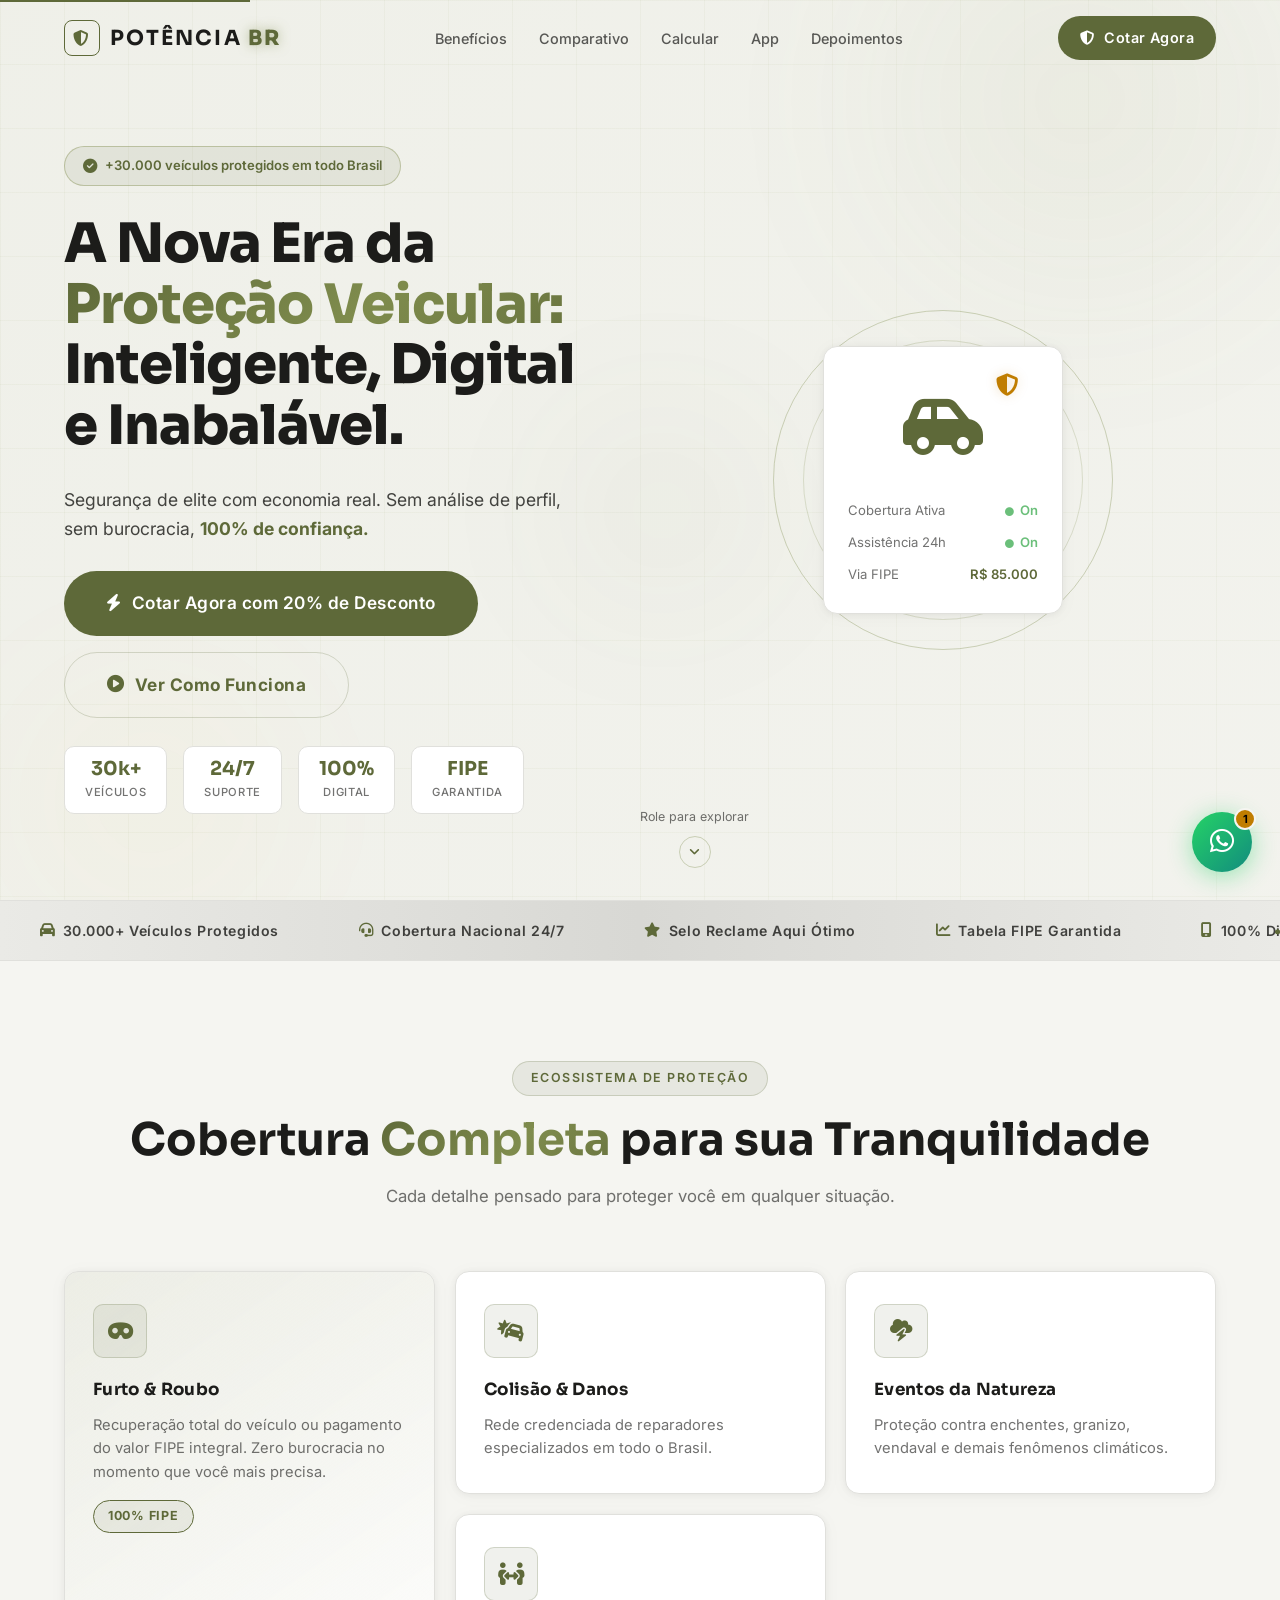
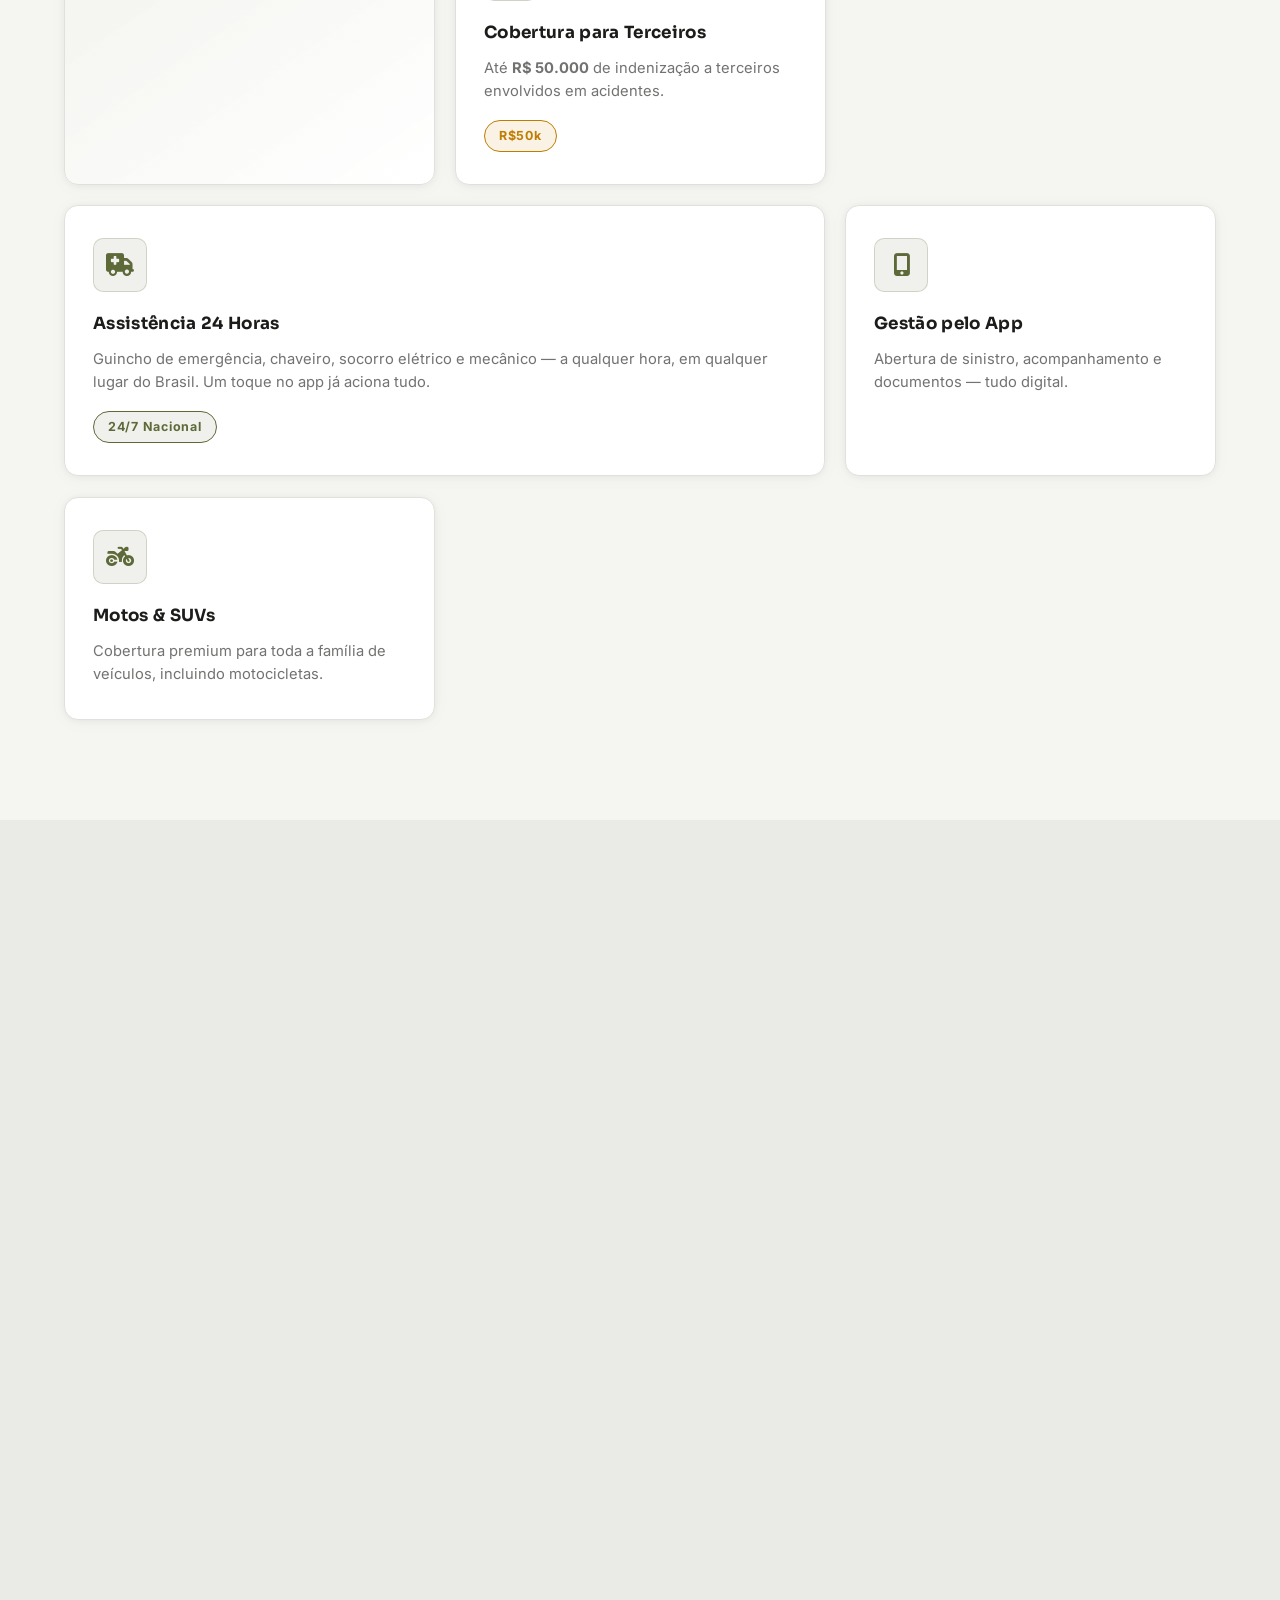
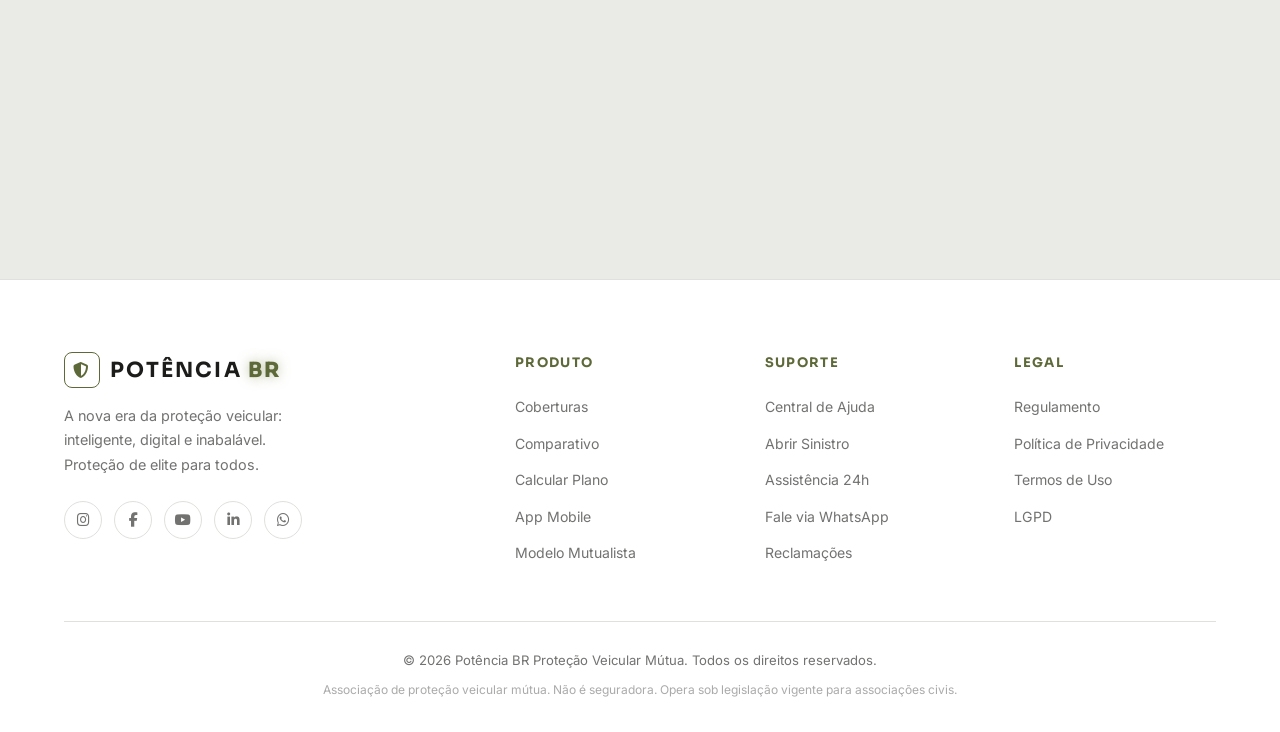
==== commit c3becd2d: "feat: further optimize performance and accessibility contrast" ====
--- a/index.html
+++ b/index.html
@@ -12,16 +12,20 @@
   <link rel="preconnect" href="https://fonts.googleapis.com" />
   <link rel="preconnect" href="https://fonts.gstatic.com" crossorigin />
   <link rel="preload" as="style"
-    href="https://fonts.googleapis.com/css2?family=Orbitron:wght@400;600;700;900&family=Sora:wght@300;400;600;700&family=Inter:wght@300;400;500;600&display=swap" />
+    href="https://fonts.googleapis.com/css2?family=Sora:wght@300;400;600;700&family=Inter:wght@300;400;500;600&display=swap" />
   <link
-    href="https://fonts.googleapis.com/css2?family=Orbitron:wght@400;600;700;900&family=Sora:wght@300;400;600;700&family=Inter:wght@300;400;500;600&display=swap"
+    href="https://fonts.googleapis.com/css2?family=Sora:wght@300;400;600;700&family=Inter:wght@300;400;500;600&display=swap"
     rel="stylesheet" media="print" onload="this.media='all'" />
   <noscript>
     <link rel="stylesheet"
-      href="https://fonts.googleapis.com/css2?family=Orbitron:wght@400;600;700;900&family=Sora:wght@300;400;600;700&family=Inter:wght@300;400;500;600&display=swap" />
+      href="https://fonts.googleapis.com/css2?family=Sora:wght@300;400;600;700&family=Inter:wght@300;400;500;600&display=swap" />
   </noscript>
 
   <!-- Icons -->
+  <link rel="preload" href="https://cdnjs.cloudflare.com/ajax/libs/font-awesome/6.5.0/webfonts/fa-solid-900.woff2"
+    as="font" type="font/woff2" crossorigin />
+  <link rel="preload" href="https://cdnjs.cloudflare.com/ajax/libs/font-awesome/6.5.0/webfonts/fa-brands-400.woff2"
+    as="font" type="font/woff2" crossorigin />
   <link rel="stylesheet" href="https://cdnjs.cloudflare.com/ajax/libs/font-awesome/6.5.0/css/all.min.css" media="print"
     onload="this.media='all'" />
   <noscript>
@@ -768,7 +772,7 @@
           </div>
         </div>
         <div class="footer-col">
-          <h4 id="footer-prod-head">Produto</h4>
+          <h3 id="footer-prod-head">Produto</h3>
           <ul aria-labelledby="footer-prod-head">
             <li><a href="#beneficios">Coberturas</a></li>
             <li><a href="#comparativo">Comparativo</a></li>
@@ -778,7 +782,7 @@
           </ul>
         </div>
         <div class="footer-col">
-          <h4 id="footer-sup-head">Suporte</h4>
+          <h3 id="footer-sup-head">Suporte</h3>
           <ul aria-labelledby="footer-sup-head">
             <li><a href="#">Central de Ajuda</a></li>
             <li><a href="#">Abrir Sinistro</a></li>
@@ -788,7 +792,7 @@
           </ul>
         </div>
         <div class="footer-col">
-          <h4 id="footer-legal-head">Legal</h4>
+          <h3 id="footer-legal-head">Legal</h3>
           <ul aria-labelledby="footer-legal-head">
             <li><a href="#">Regulamento</a></li>
             <li><a href="#">Política de Privacidade</a></li>
--- a/css/styles.css
+++ b/css/styles.css
@@ -6,44 +6,60 @@
 /* ---------- CSS VARIABLES – Corporate Light Mode ---------- */
 :root {
   /* ─ Backgrounds (Light Corporate) ──────────────────── */
-  --navy:        #F5F5F1;       /* page background */
-  --navy-mid:    #EAEAE6;       /* alternate section */
-  --navy-light:  #D8D8D4;       /* input track / dividers */
-  --navy-card:   #FFFFFF;       /* card surface */
+  --navy: #F5F5F1;
+  /* page background */
+  --navy-mid: #EAEAE6;
+  /* alternate section */
+  --navy-light: #D8D8D4;
+  /* input track / dividers */
+  --navy-card: #FFFFFF;
+  /* card surface */
   /* ─ Brand Olive (Darker for Contrast) ───────── */
-  --cyan:        #5E6939;
-  --cyan-dim:    rgba(94, 105, 57, 0.09);
-  --cyan-glow:   rgba(94, 105, 57, 0.22);
+  --cyan: #5E6939;
+  --cyan-dim: rgba(94, 105, 57, 0.09);
+  --cyan-glow: rgba(94, 105, 57, 0.22);
   /* ─ CTA Amber (dark for light bg) ───────────────── */
-  --amber:       #C07D00;
-  --amber-dim:   rgba(192, 125, 0, 0.1);
-  --amber-glow:  rgba(192, 125, 0, 0.22);
+  --amber: #C07D00;
+  --amber-dim: rgba(192, 125, 0, 0.1);
+  --amber-glow: rgba(192, 125, 0, 0.22);
   /* ─ Secondary text ───────────────────────────── */
-  --platinum:    #6A6A68;
+  --platinum: #6A6A68;
   /* ─ Text colors (DARK on light bg) ───────────────── */
-  --white:       #1C1C1A;
-  --white-dim:   rgba(28, 28, 26, 0.70);
-  --white-muted: rgba(28, 28, 26, 0.42);
+  --white: #1C1C1A;
+  --white-dim: rgba(28, 28, 26, 0.82);
+  --white-muted: rgba(28, 28, 26, 0.62);
   /* ─ Cards & Surfaces ──────────────────────────── */
-  --glass-bg:    #FFFFFF;
-  --glass-border:#E0E0DC;
-  --glass-blur:  0px;
+  --glass-bg: #FFFFFF;
+  --glass-border: #E0E0DC;
+  --glass-blur: 0px;
   /* ─ Shadows (clean, professional) ───────────────── */
-  --shadow-cyan: 0 2px 16px rgba(0,0,0,0.07), 0 1px 4px rgba(0,0,0,0.04);
-  --shadow-card: 0 1px 8px rgba(0,0,0,0.06), 0 2px 20px rgba(0,0,0,0.03);
+  --shadow-cyan: 0 2px 16px rgba(0, 0, 0, 0.07), 0 1px 4px rgba(0, 0, 0, 0.04);
+  --shadow-card: 0 1px 8px rgba(0, 0, 0, 0.06), 0 2px 20px rgba(0, 0, 0, 0.03);
   /* ─ Shape & Motion ────────────────────────────── */
-  --radius-sm:   6px;
-  --radius-md:   10px;
-  --radius-lg:   14px;
-  --radius-xl:   22px;
-  --transition:  all 0.25s cubic-bezier(0.4, 0, 0.2, 1);
-  --font-head:   'Sora', sans-serif;   /* drop Orbitron for corporate */
-  --font-body:   'Inter', sans-serif;
+  --radius-sm: 6px;
+  --radius-md: 10px;
+  --radius-lg: 14px;
+  --radius-xl: 22px;
+  --transition: all 0.25s cubic-bezier(0.4, 0, 0.2, 1);
+  --font-head: 'Sora', sans-serif;
+  /* drop Orbitron for corporate */
+  --font-body: 'Inter', sans-serif;
 }
 
 /* ---------- RESET & BASE ---------- */
-*, *::before, *::after { box-sizing: border-box; margin: 0; padding: 0; }
-html { scroll-behavior: smooth; font-size: 16px; }
+*,
+*::before,
+*::after {
+  box-sizing: border-box;
+  margin: 0;
+  padding: 0;
+}
+
+html {
+  scroll-behavior: smooth;
+  font-size: 16px;
+}
+
 body {
   background-color: var(--navy);
   color: var(--white);
@@ -52,18 +68,46 @@
   overflow-x: hidden;
   -webkit-font-smoothing: antialiased;
 }
-a { color: inherit; text-decoration: none; transition: var(--transition); }
-img, svg { display: block; max-width: 100%; }
-button { cursor: pointer; border: none; background: none; font-family: inherit; }
-ul { list-style: none; }
-input, select, textarea { font-family: inherit; }
+
+a {
+  color: inherit;
+  text-decoration: none;
+  transition: var(--transition);
+}
+
+img,
+svg {
+  display: block;
+  max-width: 100%;
+}
+
+button {
+  cursor: pointer;
+  border: none;
+  background: none;
+  font-family: inherit;
+}
+
+ul {
+  list-style: none;
+}
+
+input,
+select,
+textarea {
+  font-family: inherit;
+}
+
 .container {
   width: 100%;
   max-width: 1200px;
   margin: 0 auto;
   padding: 0 24px;
 }
-.mt-24 { margin-top: 24px; }
+
+.mt-24 {
+  margin-top: 24px;
+}
 
 /* ---------- SOLID CORPORATE CARD ---------- */
 .glass-card {
@@ -84,14 +128,19 @@
 }
 
 /* ---------- SECTION COMMONS ---------- */
-section { 
-  padding: 100px 0; 
-  position: relative; 
-  overflow: hidden; 
-  content-visibility: auto; 
+section {
+  padding: 100px 0;
+  position: relative;
+  overflow: hidden;
+  content-visibility: auto;
   contain-intrinsic-size: 0 500px;
 }
-.section-header { text-align: center; margin-bottom: 60px; }
+
+.section-header {
+  text-align: center;
+  margin-bottom: 60px;
+}
+
 .section-tag {
   display: inline-block;
   padding: 6px 18px;
@@ -105,6 +154,7 @@
   text-transform: uppercase;
   margin-bottom: 18px;
 }
+
 .section-title {
   font-family: var(--font-head);
   font-size: clamp(1.8rem, 4vw, 2.8rem);
@@ -113,6 +163,7 @@
   margin-bottom: 16px;
   color: var(--white);
 }
+
 .section-desc {
   font-size: 1.05rem;
   color: var(--white-muted);
@@ -139,9 +190,21 @@
   justify-content: center;
   white-space: nowrap;
 }
-.btn-lg  { padding: 16px 36px; font-size: 1rem; }
-.btn-xl  { padding: 18px 42px; font-size: 1.08rem; font-weight: 700; }
-.btn-full { width: 100%; }
+
+.btn-lg {
+  padding: 16px 36px;
+  font-size: 1rem;
+}
+
+.btn-xl {
+  padding: 18px 42px;
+  font-size: 1.08rem;
+  font-weight: 700;
+}
+
+.btn-full {
+  width: 100%;
+}
 
 .btn-primary {
   background: var(--cyan);
@@ -149,10 +212,11 @@
   box-shadow: none;
   font-weight: 600;
 }
+
 .btn-primary:hover {
   background: #6A7540;
   transform: translateY(-1px);
-  box-shadow: 0 4px 14px rgba(127,140,77,0.3);
+  box-shadow: 0 4px 14px rgba(127, 140, 77, 0.3);
   filter: none;
 }
 
@@ -162,10 +226,11 @@
   box-shadow: none;
   font-weight: 700;
 }
+
 .btn-amber:hover {
   background: #A56C00;
   transform: translateY(-1px);
-  box-shadow: 0 4px 14px rgba(192,125,0,0.25);
+  box-shadow: 0 4px 14px rgba(192, 125, 0, 0.25);
   filter: none;
 }
 
@@ -174,6 +239,7 @@
   color: var(--cyan);
   border: 1.5px solid var(--cyan-glow);
 }
+
 .btn-ghost:hover {
   border-color: var(--cyan);
   color: #FFFFFF;
@@ -181,32 +247,39 @@
   transform: translateY(-1px);
 }
 
-.pulse-glow { animation: pulseGlow 2.5s ease-in-out infinite; }
+.pulse-glow {
+  animation: pulseGlow 2.5s ease-in-out infinite;
+}
 
 /* ============================================================
    NAVBAR
    ============================================================ */
 .navbar {
   position: fixed;
-  top: 0; left: 0; right: 0;
+  top: 0;
+  left: 0;
+  right: 0;
   z-index: 1000;
   padding: 16px 0;
   transition: var(--transition);
 }
+
 .navbar.scrolled {
   background: rgba(255, 255, 255, 0.97);
   backdrop-filter: blur(16px);
   -webkit-backdrop-filter: blur(16px);
   border-bottom: 1px solid #E0E0DC;
   padding: 10px 0;
-  box-shadow: 0 2px 16px rgba(0,0,0,0.07);
-}
+  box-shadow: 0 2px 16px rgba(0, 0, 0, 0.07);
+}
+
 .nav-inner {
   display: flex;
   align-items: center;
   justify-content: space-between;
   gap: 32px;
 }
+
 .nav-logo {
   display: flex;
   align-items: center;
@@ -216,40 +289,71 @@
   font-size: 1.3rem;
   letter-spacing: 0.06em;
 }
+
 .logo-icon {
-  width: 36px; height: 36px;
+  width: 36px;
+  height: 36px;
   background: linear-gradient(135deg, #7F8C4D, #5A6635);
   border-radius: 8px;
-  display: flex; align-items: center; justify-content: center;
+  display: flex;
+  align-items: center;
+  justify-content: center;
   color: #F0F0F0;
   font-size: 1rem;
 }
-.logo-text { color: var(--white); }
-.logo-accent { color: var(--cyan); }
+
+.logo-text {
+  color: var(--white);
+}
+
+.logo-accent {
+  color: var(--cyan);
+}
+
 .nav-links {
   display: flex;
   gap: 32px;
   align-items: center;
 }
+
 .nav-links a {
   font-size: 0.9rem;
   font-weight: 500;
   color: var(--white-dim);
   position: relative;
 }
+
 .nav-links a::after {
   content: '';
   position: absolute;
-  bottom: -4px; left: 0;
-  width: 0; height: 2px;
+  bottom: -4px;
+  left: 0;
+  width: 0;
+  height: 2px;
   background: var(--cyan);
   transition: var(--transition);
   border-radius: 2px;
 }
-.nav-links a:hover { color: var(--cyan); }
-.nav-links a:hover::after { width: 100%; }
-.nav-actions { display: flex; align-items: center; gap: 16px; }
-.nav-cta { padding: 10px 22px; font-size: 0.9rem; }
+
+.nav-links a:hover {
+  color: var(--cyan);
+}
+
+.nav-links a:hover::after {
+  width: 100%;
+}
+
+.nav-actions {
+  display: flex;
+  align-items: center;
+  gap: 16px;
+}
+
+.nav-cta {
+  padding: 10px 22px;
+  font-size: 0.9rem;
+}
+
 .nav-hamburger {
   display: none;
   flex-direction: column;
@@ -259,9 +363,11 @@
   border: none;
   cursor: pointer;
 }
+
 .nav-hamburger span {
   display: block;
-  width: 24px; height: 2px;
+  width: 24px;
+  height: 2px;
   background: var(--white);
   border-radius: 2px;
   transition: var(--transition);
@@ -278,36 +384,55 @@
   padding: 140px 0 80px;
   overflow: hidden;
 }
+
 .hero-bg-grid {
-  position: absolute; inset: 0;
+  position: absolute;
+  inset: 0;
   background-image:
-    linear-gradient(rgba(127,140,77,0.05) 1px, transparent 1px),
-    linear-gradient(90deg, rgba(127,140,77,0.05) 1px, transparent 1px);
+    linear-gradient(rgba(127, 140, 77, 0.05) 1px, transparent 1px),
+    linear-gradient(90deg, rgba(127, 140, 77, 0.05) 1px, transparent 1px);
   background-size: 64px 64px;
   z-index: 0;
 }
-.hero-orbs { position: absolute; inset: 0; z-index: 0; pointer-events: none; }
+
+.hero-orbs {
+  position: absolute;
+  inset: 0;
+  z-index: 0;
+  pointer-events: none;
+}
+
 .orb {
   position: absolute;
   border-radius: 50%;
   filter: blur(80px);
   opacity: 0.35;
 }
+
 .orb-1 {
-  width: 600px; height: 600px;
-  background: radial-gradient(circle, rgba(127,140,77,0.22) 0%, transparent 70%);
-  top: -200px; right: -100px;
-}
+  width: 600px;
+  height: 600px;
+  background: radial-gradient(circle, rgba(127, 140, 77, 0.22) 0%, transparent 70%);
+  top: -200px;
+  right: -100px;
+}
+
 .orb-2 {
-  width: 400px; height: 400px;
-  background: radial-gradient(circle, rgba(255,184,0,0.12) 0%, transparent 70%);
-  bottom: -100px; left: -50px;
-}
+  width: 400px;
+  height: 400px;
+  background: radial-gradient(circle, rgba(255, 184, 0, 0.12) 0%, transparent 70%);
+  bottom: -100px;
+  left: -50px;
+}
+
 .orb-3 {
-  width: 300px; height: 300px;
-  background: radial-gradient(circle, rgba(90,102,53,0.2) 0%, transparent 70%);
-  top: 40%; left: 40%;
-}
+  width: 300px;
+  height: 300px;
+  background: radial-gradient(circle, rgba(90, 102, 53, 0.2) 0%, transparent 70%);
+  top: 40%;
+  left: 40%;
+}
+
 .hero-inner {
   display: grid;
   grid-template-columns: 1fr 1fr;
@@ -316,7 +441,13 @@
   position: relative;
   z-index: 1;
 }
-.hero-content { display: flex; flex-direction: column; gap: 28px; }
+
+.hero-content {
+  display: flex;
+  flex-direction: column;
+  gap: 28px;
+}
+
 .hero-badge {
   display: inline-flex;
   align-items: center;
@@ -331,7 +462,11 @@
   width: fit-content;
   animation: fadeInDown 0.8s ease;
 }
-.hero-badge i { font-size: 0.9rem; }
+
+.hero-badge i {
+  font-size: 0.9rem;
+}
+
 .hero-title {
   font-family: var(--font-head);
   font-size: clamp(2rem, 5vw, 3.4rem);
@@ -341,25 +476,32 @@
   color: var(--white);
   animation: fadeInUp 0.9s ease 0.1s both;
 }
+
 .hero-subtitle {
   font-size: 1.1rem;
   color: var(--white-dim);
   max-width: 520px;
   animation: fadeInUp 0.9s ease 0.2s both;
 }
-.hero-subtitle strong { color: var(--cyan); }
+
+.hero-subtitle strong {
+  color: var(--cyan);
+}
+
 .hero-ctas {
   display: flex;
   gap: 16px;
   flex-wrap: wrap;
   animation: fadeInUp 0.9s ease 0.3s both;
 }
+
 .hero-stats {
   display: flex;
   gap: 16px;
   flex-wrap: wrap;
   animation: fadeInUp 0.9s ease 0.4s both;
 }
+
 .stat-pill {
   display: flex;
   flex-direction: column;
@@ -371,6 +513,7 @@
   backdrop-filter: blur(12px);
   min-width: 72px;
 }
+
 .stat-num {
   font-family: var(--font-head);
   font-size: 1.2rem;
@@ -378,6 +521,7 @@
   color: var(--cyan);
   line-height: 1;
 }
+
 .stat-label {
   font-size: 0.7rem;
   color: var(--white-muted);
@@ -394,20 +538,44 @@
   justify-content: center;
   position: relative;
 }
+
 .car-shield-wrapper {
   position: relative;
-  width: 380px; height: 380px;
-  display: flex; align-items: center; justify-content: center;
-}
+  width: 380px;
+  height: 380px;
+  display: flex;
+  align-items: center;
+  justify-content: center;
+}
+
 .shield-ring {
   position: absolute;
   border-radius: 50%;
   border: 1px solid;
   animation: ringPulse 3s ease-in-out infinite;
 }
-.ring-1 { width: 340px; height: 340px; border-color: rgba(127,140,77,0.35); animation-delay: 0s; }
-.ring-2 { width: 280px; height: 280px; border-color: rgba(127,140,77,0.22); animation-delay: 0.8s; }
-.ring-3 { width: 220px; height: 220px; border-color: rgba(127,140,77,0.12); animation-delay: 1.6s; }
+
+.ring-1 {
+  width: 340px;
+  height: 340px;
+  border-color: rgba(127, 140, 77, 0.35);
+  animation-delay: 0s;
+}
+
+.ring-2 {
+  width: 280px;
+  height: 280px;
+  border-color: rgba(127, 140, 77, 0.22);
+  animation-delay: 0.8s;
+}
+
+.ring-3 {
+  width: 220px;
+  height: 220px;
+  border-color: rgba(127, 140, 77, 0.12);
+  animation-delay: 1.6s;
+}
+
 .car-card {
   position: relative;
   z-index: 2;
@@ -415,6 +583,7 @@
   width: 240px;
   animation: floatCard 4s ease-in-out infinite;
 }
+
 .car-icon-big {
   position: relative;
   font-size: 4rem;
@@ -422,41 +591,73 @@
   text-align: center;
   margin-bottom: 20px;
 }
+
 .shield-overlay {
   position: absolute;
-  top: -8px; right: 20px;
+  top: -8px;
+  right: 20px;
   font-size: 1.4rem;
   color: var(--amber);
   text-shadow: 0 0 12px var(--amber-glow);
 }
-.car-card-stats { display: flex; flex-direction: column; gap: 10px; }
+
+.car-card-stats {
+  display: flex;
+  flex-direction: column;
+  gap: 10px;
+}
+
 .ccs-item {
   display: flex;
   justify-content: space-between;
   align-items: center;
   font-size: 0.82rem;
 }
-.ccs-label { color: var(--white-muted); }
-.ccs-value { font-weight: 600; }
-.status-active { color: #6BBF7A; }
-.status-active i { font-size: 0.55rem; margin-right: 3px; }
-.text-cyan { color: var(--cyan); }
+
+.ccs-label {
+  color: var(--white-muted);
+}
+
+.ccs-value {
+  font-weight: 600;
+}
+
+.status-active {
+  color: #6BBF7A;
+}
+
+.status-active i {
+  font-size: 0.55rem;
+  margin-right: 3px;
+}
+
+.text-cyan {
+  color: var(--cyan);
+}
 
 .hero-scroll-hint {
   position: absolute;
-  bottom: 32px; left: 50%;
+  bottom: 32px;
+  left: 50%;
   transform: translateX(-50%);
-  display: flex; flex-direction: column; align-items: center; gap: 8px;
+  display: flex;
+  flex-direction: column;
+  align-items: center;
+  gap: 8px;
   color: var(--white-muted);
   font-size: 0.78rem;
   z-index: 1;
   animation: fadeInUp 1s ease 1s both;
 }
+
 .scroll-arrow {
-  width: 32px; height: 32px;
-  border: 1px solid rgba(127,140,77,0.35);
+  width: 32px;
+  height: 32px;
+  border: 1px solid rgba(127, 140, 77, 0.35);
   border-radius: 50%;
-  display: flex; align-items: center; justify-content: center;
+  display: flex;
+  align-items: center;
+  justify-content: center;
   color: var(--cyan);
   animation: bounceDown 2s ease infinite;
 }
@@ -473,7 +674,11 @@
   position: relative;
   z-index: 2;
 }
-.trust-ticker-wrap { overflow: hidden; }
+
+.trust-ticker-wrap {
+  overflow: hidden;
+}
+
 .trust-ticker {
   display: flex;
   gap: 0;
@@ -481,6 +686,7 @@
   animation: tickerScroll 32s linear infinite;
   will-change: transform;
 }
+
 .trust-ticker span {
   display: inline-flex;
   align-items: center;
@@ -491,19 +697,30 @@
   color: var(--white-dim);
   letter-spacing: 0.04em;
 }
-.trust-ticker span i { color: var(--cyan); font-size: 0.9rem; }
-.trust-ticker:hover { animation-play-state: paused; }
+
+.trust-ticker span i {
+  color: var(--cyan);
+  font-size: 0.9rem;
+}
+
+.trust-ticker:hover {
+  animation-play-state: paused;
+}
 
 /* ============================================================
    BENEFITS / BENTO GRID
    ============================================================ */
-.benefits { background: var(--navy); }
+.benefits {
+  background: var(--navy);
+}
+
 .bento-grid {
   display: grid;
   grid-template-columns: repeat(3, 1fr);
   grid-template-rows: auto auto;
   gap: 20px;
 }
+
 .bento-card {
   position: relative;
   padding: 32px 28px;
@@ -511,34 +728,48 @@
   transition: var(--transition);
   cursor: default;
 }
+
 .bento-card:hover {
   transform: translateY(-6px);
   border-color: var(--cyan-glow);
   box-shadow: var(--shadow-cyan);
 }
-.bento-card:hover .bento-glow { opacity: 1; }
+
+.bento-card:hover .bento-glow {
+  opacity: 1;
+}
+
 .bento-large {
   grid-column: span 1;
   grid-row: span 2;
-  background: linear-gradient(145deg, rgba(127,140,77,0.07) 0%, var(--glass-bg) 100%);
-}
-.bento-wide { grid-column: span 2; }
+  background: linear-gradient(145deg, rgba(127, 140, 77, 0.07) 0%, var(--glass-bg) 100%);
+}
+
+.bento-wide {
+  grid-column: span 2;
+}
+
 .bento-icon {
-  width: 54px; height: 54px;
+  width: 54px;
+  height: 54px;
   background: var(--cyan-dim);
   border: 1px solid var(--cyan-glow);
   border-radius: var(--radius-md);
-  display: flex; align-items: center; justify-content: center;
+  display: flex;
+  align-items: center;
+  justify-content: center;
   font-size: 1.4rem;
   color: var(--cyan);
   margin-bottom: 18px;
   transition: var(--transition);
 }
+
 .bento-card:hover .bento-icon {
   background: var(--cyan);
   color: var(--navy);
   box-shadow: 0 0 20px var(--cyan-glow);
 }
+
 .bento-card h3 {
   font-family: var(--font-head);
   font-size: 1.05rem;
@@ -547,11 +778,13 @@
   margin-bottom: 10px;
   letter-spacing: 0.02em;
 }
+
 .bento-card p {
   font-size: 0.92rem;
   color: var(--white-muted);
   line-height: 1.6;
 }
+
 .bento-badge {
   display: inline-block;
   margin-top: 16px;
@@ -564,15 +797,17 @@
   font-weight: 700;
   letter-spacing: 0.06em;
 }
+
 .bento-badge.amber {
   background: var(--amber-dim);
   border-color: var(--amber);
   color: var(--amber);
 }
+
 .bento-glow {
   position: absolute;
   inset: 0;
-  background: radial-gradient(circle at 30% 30%, rgba(127,140,77,0.07) 0%, transparent 60%);
+  background: radial-gradient(circle at 30% 30%, rgba(127, 140, 77, 0.07) 0%, transparent 60%);
   opacity: 0;
   transition: opacity 0.4s ease;
   pointer-events: none;
@@ -582,7 +817,10 @@
 /* ============================================================
    COMPARISON
    ============================================================ */
-.comparison { background: var(--navy-mid); }
+.comparison {
+  background: var(--navy-mid);
+}
+
 .comparison-grid {
   display: grid;
   grid-template-columns: 1fr auto 1fr;
@@ -591,39 +829,58 @@
   max-width: 900px;
   margin: 0 auto;
 }
+
 .comp-card {
   padding: 40px 36px;
   border-radius: var(--radius-xl);
 }
+
 .comp-old {
   background: #F5F5F1;
   border: 1px solid #E0E0DC;
 }
+
 .comp-new {
-  background: linear-gradient(145deg, rgba(127,140,77,0.08) 0%, var(--glass-bg) 100%);
+  background: linear-gradient(145deg, rgba(127, 140, 77, 0.08) 0%, var(--glass-bg) 100%);
   border-color: var(--cyan-glow);
   box-shadow: var(--shadow-cyan);
   transform: scale(1.03);
 }
+
 .comp-header {
   text-align: center;
   margin-bottom: 32px;
 }
+
 .comp-icon {
-  width: 60px; height: 60px;
+  width: 60px;
+  height: 60px;
   border-radius: var(--radius-md);
-  display: flex; align-items: center; justify-content: center;
+  display: flex;
+  align-items: center;
+  justify-content: center;
   font-size: 1.6rem;
   margin: 0 auto 14px;
 }
-.comp-icon.old { background: rgba(255,255,255,0.06); color: rgba(255,255,255,0.4); }
-.comp-icon.new { background: var(--cyan-dim); color: var(--cyan); border: 1px solid var(--cyan-glow); }
+
+.comp-icon.old {
+  background: rgba(255, 255, 255, 0.06);
+  color: rgba(255, 255, 255, 0.4);
+}
+
+.comp-icon.new {
+  background: var(--cyan-dim);
+  color: var(--cyan);
+  border: 1px solid var(--cyan-glow);
+}
+
 .comp-header h3 {
   font-family: var(--font-head);
   font-size: 1.1rem;
   font-weight: 700;
   margin-bottom: 8px;
 }
+
 .comp-tag {
   display: inline-block;
   padding: 4px 12px;
@@ -633,9 +890,24 @@
   letter-spacing: 0.06em;
   text-transform: uppercase;
 }
-.old-tag { background: rgba(255,255,255,0.06); color: var(--white-muted); }
-.new-tag { background: var(--cyan-dim); color: var(--cyan); border: 1px solid var(--cyan-glow); }
-.comp-list { display: flex; flex-direction: column; gap: 13px; }
+
+.old-tag {
+  background: rgba(255, 255, 255, 0.06);
+  color: var(--white-muted);
+}
+
+.new-tag {
+  background: var(--cyan-dim);
+  color: var(--cyan);
+  border: 1px solid var(--cyan-glow);
+}
+
+.comp-list {
+  display: flex;
+  flex-direction: column;
+  gap: 13px;
+}
+
 .comp-list li {
   display: flex;
   align-items: center;
@@ -643,11 +915,30 @@
   font-size: 0.92rem;
   line-height: 1.4;
 }
-.comp-list li i { font-size: 0.85rem; flex-shrink: 0; width: 18px; text-align: center; }
-.comp-list li.bad { color: var(--white-muted); }
-.comp-list li.bad i { color: #C0524D; }
-.comp-list li.good { color: var(--white); }
-.comp-list li.good i { color: var(--cyan); }
+
+.comp-list li i {
+  font-size: 0.85rem;
+  flex-shrink: 0;
+  width: 18px;
+  text-align: center;
+}
+
+.comp-list li.bad {
+  color: var(--white-muted);
+}
+
+.comp-list li.bad i {
+  color: #C0524D;
+}
+
+.comp-list li.good {
+  color: var(--white);
+}
+
+.comp-list li.good i {
+  color: var(--cyan);
+}
+
 .comp-vs {
   display: flex;
   flex-direction: column;
@@ -655,31 +946,48 @@
   padding: 0 24px;
   gap: 16px;
 }
+
 .vs-circle {
-  width: 52px; height: 52px;
+  width: 52px;
+  height: 52px;
   background: linear-gradient(135deg, var(--navy-light), var(--navy-card));
   border: 2px solid var(--glass-border);
   border-radius: 50%;
-  display: flex; align-items: center; justify-content: center;
+  display: flex;
+  align-items: center;
+  justify-content: center;
   font-family: var(--font-head);
   font-size: 0.85rem;
   font-weight: 700;
   color: var(--white-muted);
   z-index: 1;
 }
-.vs-line { width: 1px; height: 200px; background: var(--glass-border); }
+
+.vs-line {
+  width: 1px;
+  height: 200px;
+  background: var(--glass-border);
+}
 
 /* ============================================================
    CALCULATOR
    ============================================================ */
-.calculator { background: var(--navy); }
-.calc-wrapper { max-width: 940px; margin: 0 auto; }
+.calculator {
+  background: var(--navy);
+}
+
+.calc-wrapper {
+  max-width: 940px;
+  margin: 0 auto;
+}
+
 .calc-card {
   display: grid;
   grid-template-columns: 1fr 1fr;
   gap: 48px;
   padding: 48px;
 }
+
 .calc-label {
   display: block;
   font-size: 0.88rem;
@@ -689,7 +997,13 @@
   text-transform: uppercase;
   letter-spacing: 0.08em;
 }
-.calc-slider-wrap { position: relative; margin-bottom: 20px; padding: 8px 0; }
+
+.calc-slider-wrap {
+  position: relative;
+  margin-bottom: 20px;
+  padding: 8px 0;
+}
+
 .calc-slider {
   width: 100%;
   -webkit-appearance: none;
@@ -702,30 +1016,37 @@
   position: relative;
   z-index: 1;
 }
+
 .calc-slider::-webkit-slider-thumb {
   -webkit-appearance: none;
-  width: 22px; height: 22px;
+  width: 22px;
+  height: 22px;
   border-radius: 50%;
   background: linear-gradient(135deg, #A8B57A, #7F8C4D);
   cursor: pointer;
   box-shadow: 0 0 10px var(--cyan-glow);
   transition: var(--transition);
 }
+
 .calc-slider::-webkit-slider-thumb:hover {
   transform: scale(1.2);
   box-shadow: 0 0 20px var(--cyan-glow);
 }
+
 .calc-slider::-moz-range-thumb {
-  width: 22px; height: 22px;
+  width: 22px;
+  height: 22px;
   border-radius: 50%;
   background: linear-gradient(135deg, #A8B57A, #7F8C4D);
   cursor: pointer;
   box-shadow: 0 0 10px var(--cyan-glow);
   border: none;
 }
+
 .slider-track-fill {
   position: absolute;
-  top: 50%; left: 0;
+  top: 50%;
+  left: 0;
   transform: translateY(-50%);
   height: 6px;
   background: linear-gradient(90deg, #7F8C4D, #A8B57A);
@@ -734,17 +1055,20 @@
   transition: width 0.1s ease;
   z-index: 0;
 }
+
 .calc-value-display {
   display: flex;
   align-items: baseline;
   gap: 6px;
   margin-bottom: 8px;
 }
+
 .calc-currency {
   font-size: 1.4rem;
   font-weight: 600;
   color: var(--white-muted);
 }
+
 .calc-bignum {
   font-family: var(--font-head);
   font-size: 2.4rem;
@@ -753,6 +1077,7 @@
   line-height: 1;
   transition: var(--transition);
 }
+
 .calc-range-labels {
   display: flex;
   justify-content: space-between;
@@ -760,7 +1085,11 @@
   color: var(--white-muted);
   margin-bottom: 28px;
 }
-.calc-options { margin-bottom: 20px; }
+
+.calc-options {
+  margin-bottom: 20px;
+}
+
 .calc-opt-label {
   display: block;
   font-size: 0.82rem;
@@ -770,9 +1099,16 @@
   letter-spacing: 0.08em;
   margin-bottom: 10px;
 }
-.vehicle-type-btns { display: flex; gap: 10px; }
+
+.vehicle-type-btns {
+  display: flex;
+  gap: 10px;
+}
+
 .vtype-btn {
-  display: flex; align-items: center; gap: 6px;
+  display: flex;
+  align-items: center;
+  gap: 6px;
   padding: 9px 16px;
   background: var(--navy-light);
   border: 1px solid var(--glass-border);
@@ -783,23 +1119,36 @@
   transition: var(--transition);
   cursor: pointer;
 }
-.vtype-btn.active, .vtype-btn:hover {
+
+.vtype-btn.active,
+.vtype-btn:hover {
   background: var(--cyan-dim);
   border-color: var(--cyan);
   color: var(--cyan);
 }
-.coverage-checks { display: flex; flex-direction: column; gap: 10px; }
+
+.coverage-checks {
+  display: flex;
+  flex-direction: column;
+  gap: 10px;
+}
+
 .check-opt {
-  display: flex; align-items: center; gap: 10px;
+  display: flex;
+  align-items: center;
+  gap: 10px;
   cursor: pointer;
   font-size: 0.9rem;
   color: var(--white-dim);
 }
+
 .check-opt input[type="checkbox"] {
-  width: 18px; height: 18px;
+  width: 18px;
+  height: 18px;
   accent-color: var(--cyan);
   cursor: pointer;
 }
+
 .calc-result-card {
   height: 100%;
   display: flex;
@@ -807,6 +1156,7 @@
   gap: 20px;
   justify-content: center;
 }
+
 .calc-result-label {
   font-size: 0.82rem;
   font-weight: 600;
@@ -814,26 +1164,35 @@
   text-transform: uppercase;
   letter-spacing: 0.08em;
 }
+
 .calc-monthly {
-  background: linear-gradient(135deg, rgba(127,140,77,0.08), rgba(90,102,53,0.05));
+  background: linear-gradient(135deg, rgba(127, 140, 77, 0.08), rgba(90, 102, 53, 0.05));
   border: 1px solid var(--cyan-glow);
   border-radius: var(--radius-lg);
   padding: 28px;
   text-align: center;
 }
+
 .calc-per {
   display: block;
   font-size: 0.82rem;
   color: var(--white-muted);
   margin-bottom: 8px;
 }
+
 .calc-price-row {
   display: flex;
   align-items: baseline;
   justify-content: center;
   gap: 4px;
 }
-.calc-brl { font-size: 1.4rem; font-weight: 600; color: var(--white-muted); }
+
+.calc-brl {
+  font-size: 1.4rem;
+  font-weight: 600;
+  color: var(--white-muted);
+}
+
 .calc-price-num {
   font-family: var(--font-head);
   font-size: 3.2rem;
@@ -842,33 +1201,47 @@
   line-height: 1;
   transition: all 0.3s ease;
 }
-.calc-period { font-size: 1rem; color: var(--white-muted); }
+
+.calc-period {
+  font-size: 1rem;
+  color: var(--white-muted);
+}
+
 .calc-savings {
   display: flex;
   align-items: center;
   gap: 10px;
   padding: 14px 18px;
   background: var(--amber-dim);
-  border: 1px solid rgba(255,184,0,0.3);
+  border: 1px solid rgba(255, 184, 0, 0.3);
   border-radius: var(--radius-md);
   color: var(--amber);
   font-size: 0.88rem;
 }
-.calc-savings i { font-size: 1.1rem; flex-shrink: 0; }
+
+.calc-savings i {
+  font-size: 1.1rem;
+  flex-shrink: 0;
+}
+
 .calc-discount-badge {
   display: flex;
   align-items: center;
   gap: 8px;
   padding: 10px 16px;
-  background: rgba(255,184,0,0.1);
-  border: 1px solid rgba(255,184,0,0.25);
+  background: rgba(255, 184, 0, 0.1);
+  border: 1px solid rgba(255, 184, 0, 0.25);
   border-radius: var(--radius-md);
   color: var(--amber);
   font-size: 0.85rem;
   font-weight: 600;
   justify-content: center;
 }
-.calc-cta { font-size: 1rem; }
+
+.calc-cta {
+  font-size: 1rem;
+}
+
 .calc-disclaimer {
   font-size: 0.72rem;
   color: var(--white-muted);
@@ -879,52 +1252,75 @@
 /* ============================================================
    LEGAL / TRANSPARENCY
    ============================================================ */
-.legal { background: var(--navy-mid); }
+.legal {
+  background: var(--navy-mid);
+}
+
 .legal-grid {
   display: grid;
   grid-template-columns: 1fr 1fr;
   gap: 72px;
   align-items: center;
 }
+
 .legal-desc {
   font-size: 1rem;
   color: var(--white-dim);
   line-height: 1.75;
   margin: 20px 0 28px;
 }
-.legal-points { display: flex; flex-direction: column; gap: 20px; margin-bottom: 32px; }
+
+.legal-points {
+  display: flex;
+  flex-direction: column;
+  gap: 20px;
+  margin-bottom: 32px;
+}
+
 .legal-point {
   display: flex;
   gap: 16px;
   align-items: flex-start;
 }
+
 .lp-icon {
-  width: 42px; height: 42px;
+  width: 42px;
+  height: 42px;
   flex-shrink: 0;
   background: var(--cyan-dim);
   border: 1px solid var(--cyan-glow);
   border-radius: var(--radius-sm);
-  display: flex; align-items: center; justify-content: center;
+  display: flex;
+  align-items: center;
+  justify-content: center;
   color: var(--cyan);
   font-size: 1rem;
   margin-top: 2px;
 }
+
 .legal-point strong {
   display: block;
   margin-bottom: 4px;
   font-weight: 600;
   color: var(--white);
 }
-.legal-point p { font-size: 0.88rem; color: var(--white-muted); }
+
+.legal-point p {
+  font-size: 0.88rem;
+  color: var(--white-muted);
+}
+
 .legal-stats-grid {
   display: grid;
   grid-template-columns: repeat(2, 1fr);
   gap: 16px;
 }
+
 .ls-card {
   padding: 28px 20px;
   text-align: center;
 }
+
 .ls-num {
   font-family: var(--font-head);
   font-size: 2rem;
@@ -932,6 +1328,7 @@
   margin-bottom: 8px;
   line-height: 1;
 }
+
 .ls-label {
   font-size: 0.82rem;
   color: var(--white-muted);
@@ -941,15 +1338,25 @@
 /* ============================================================
    APP SECTION
    ============================================================ */
-.app-section { background: var(--navy); overflow: hidden; }
+.app-section {
+  background: var(--navy);
+  overflow: hidden;
+}
+
 .app-grid {
   display: grid;
   grid-template-columns: 1fr 1fr;
   gap: 72px;
   align-items: center;
 }
+
 /* Phone Mockup */
-.app-mockup { display: flex; justify-content: center; position: relative; }
+.app-mockup {
+  display: flex;
+  justify-content: center;
+  position: relative;
+}
+
 .phone-frame {
   width: 260px;
   height: 520px;
@@ -958,15 +1365,18 @@
   border: 2px solid var(--glass-border);
   padding: 16px 14px;
   position: relative;
-  box-shadow: 0 0 50px rgba(127,140,77,0.15), 0 20px 60px rgba(0,0,0,0.7);
+  box-shadow: 0 0 50px rgba(127, 140, 77, 0.15), 0 20px 60px rgba(0, 0, 0, 0.7);
   z-index: 2;
 }
+
 .phone-notch {
-  width: 80px; height: 8px;
+  width: 80px;
+  height: 8px;
   background: var(--navy-card);
   border-radius: 4px;
   margin: 0 auto 14px;
 }
+
 .phone-screen {
   height: calc(100% - 30px);
   background: var(--navy-card);
@@ -975,19 +1385,41 @@
   display: flex;
   flex-direction: column;
 }
+
 .app-screen-header {
   display: flex;
   justify-content: space-between;
   align-items: center;
   padding: 14px 16px 10px;
-  background: linear-gradient(135deg, rgba(127,140,77,0.12), rgba(30,25,15,0.2));
+  background: linear-gradient(135deg, rgba(127, 140, 77, 0.12), rgba(30, 25, 15, 0.2));
   border-bottom: 1px solid var(--glass-border);
 }
-.app-logo-sm { font-size: 0.78rem; font-weight: 700; color: var(--cyan); display: flex; align-items: center; gap: 5px; }
-.app-notif { color: var(--white-muted); font-size: 0.85rem; }
-.app-screen-body { flex: 1; padding: 14px 12px; display: flex; flex-direction: column; gap: 12px; overflow: hidden; }
+
+.app-logo-sm {
+  font-size: 0.78rem;
+  font-weight: 700;
+  color: var(--cyan);
+  display: flex;
+  align-items: center;
+  gap: 5px;
+}
+
+.app-notif {
+  color: var(--white-muted);
+  font-size: 0.85rem;
+}
+
+.app-screen-body {
+  flex: 1;
+  padding: 14px 12px;
+  display: flex;
+  flex-direction: column;
+  gap: 12px;
+  overflow: hidden;
+}
+
 .app-status-card {
-  background: linear-gradient(135deg, rgba(127,140,77,0.1), rgba(30,25,15,0.12));
+  background: linear-gradient(135deg, rgba(127, 140, 77, 0.1), rgba(30, 25, 15, 0.12));
   border: 1px solid var(--glass-border);
   border-radius: 12px;
   padding: 12px;
@@ -995,14 +1427,43 @@
   align-items: center;
   gap: 10px;
 }
-.app-car-icon { font-size: 1.8rem; color: var(--cyan); }
-.app-status-info { display: flex; flex-direction: column; gap: 2px; }
-.app-status-label { font-size: 0.68rem; color: var(--white-muted); }
-.app-status-val { font-size: 0.78rem; font-weight: 700; }
-.app-status-val.on { color: var(--cyan); }
-.app-quick-actions { display: grid; grid-template-columns: repeat(4,1fr); gap: 6px; }
+
+.app-car-icon {
+  font-size: 1.8rem;
+  color: var(--cyan);
+}
+
+.app-status-info {
+  display: flex;
+  flex-direction: column;
+  gap: 2px;
+}
+
+.app-status-label {
+  font-size: 0.68rem;
+  color: var(--white-muted);
+}
+
+.app-status-val {
+  font-size: 0.78rem;
+  font-weight: 700;
+}
+
+.app-status-val.on {
+  color: var(--cyan);
+}
+
+.app-quick-actions {
+  display: grid;
+  grid-template-columns: repeat(4, 1fr);
+  gap: 6px;
+}
+
 .aqa-item {
-  display: flex; flex-direction: column; align-items: center; gap: 4px;
+  display: flex;
+  flex-direction: column;
+  align-items: center;
+  gap: 4px;
   padding: 8px 4px;
   border-radius: 10px;
   font-size: 0.6rem;
@@ -1010,27 +1471,71 @@
   cursor: pointer;
   transition: var(--transition);
 }
-.aqa-item i { font-size: 1.1rem; }
-.aqa-item.cyan { background: rgba(127,140,77,0.14); color: var(--cyan); border: 1px solid rgba(127,140,77,0.28); }
-.aqa-item.amber { background: rgba(255,184,0,0.12); color: var(--amber); border: 1px solid rgba(255,184,0,0.2); }
-.aqa-item.purple { background: rgba(161,100,255,0.12); color: #A164FF; border: 1px solid rgba(161,100,255,0.2); }
-.aqa-item.green { background: rgba(0,255,148,0.12); color: #00FF94; border: 1px solid rgba(0,255,148,0.2); }
-.app-recent { display: flex; flex-direction: column; gap: 6px; }
-.app-recent-label { font-size: 0.65rem; color: var(--white-muted); text-transform: uppercase; letter-spacing: 0.08em; }
+
+.aqa-item i {
+  font-size: 1.1rem;
+}
+
+.aqa-item.cyan {
+  background: rgba(127, 140, 77, 0.14);
+  color: var(--cyan);
+  border: 1px solid rgba(127, 140, 77, 0.28);
+}
+
+.aqa-item.amber {
+  background: rgba(255, 184, 0, 0.12);
+  color: var(--amber);
+  border: 1px solid rgba(255, 184, 0, 0.2);
+}
+
+.aqa-item.purple {
+  background: rgba(161, 100, 255, 0.12);
+  color: #A164FF;
+  border: 1px solid rgba(161, 100, 255, 0.2);
+}
+
+.aqa-item.green {
+  background: rgba(0, 255, 148, 0.12);
+  color: #00FF94;
+  border: 1px solid rgba(0, 255, 148, 0.2);
+}
+
+.app-recent {
+  display: flex;
+  flex-direction: column;
+  gap: 6px;
+}
+
+.app-recent-label {
+  font-size: 0.65rem;
+  color: var(--white-muted);
+  text-transform: uppercase;
+  letter-spacing: 0.08em;
+}
+
 .app-recent-item {
-  display: flex; align-items: center; gap: 6px;
+  display: flex;
+  align-items: center;
+  gap: 6px;
   font-size: 0.68rem;
   color: var(--white-dim);
   padding: 7px 10px;
-  background: rgba(255,255,255,0.04);
+  background: rgba(255, 255, 255, 0.04);
   border-radius: 8px;
 }
-.app-recent-item i { color: var(--cyan); font-size: 0.7rem; }
+
+.app-recent-item i {
+  color: var(--cyan);
+  font-size: 0.7rem;
+}
+
 .phone-glow {
   position: absolute;
-  bottom: -40px; left: 50%;
+  bottom: -40px;
+  left: 50%;
   transform: translateX(-50%);
-  width: 200px; height: 80px;
+  width: 200px;
+  height: 80px;
   background: #7F8C4D;
   filter: blur(45px);
   opacity: 0.25;
@@ -1038,53 +1543,110 @@
 }
 
 /* App Content */
-.app-desc { font-size: 1rem; color: var(--white-dim); line-height: 1.75; margin: 20px 0 24px; }
-.app-features { display: flex; flex-direction: column; gap: 12px; margin-bottom: 32px; }
+.app-desc {
+  font-size: 1rem;
+  color: var(--white-dim);
+  line-height: 1.75;
+  margin: 20px 0 24px;
+}
+
+.app-features {
+  display: flex;
+  flex-direction: column;
+  gap: 12px;
+  margin-bottom: 32px;
+}
+
 .app-features li {
-  display: flex; align-items: center; gap: 12px;
+  display: flex;
+  align-items: center;
+  gap: 12px;
   font-size: 0.95rem;
   color: var(--white);
 }
-.app-features li i { color: var(--cyan); font-size: 0.95rem; flex-shrink: 0; }
-.app-store-btns { display: flex; gap: 14px; flex-wrap: wrap; }
+
+.app-features li i {
+  color: var(--cyan);
+  font-size: 0.95rem;
+  flex-shrink: 0;
+}
+
+.app-store-btns {
+  display: flex;
+  gap: 14px;
+  flex-wrap: wrap;
+}
+
 .store-btn {
-  display: flex; align-items: center; gap: 14px;
+  display: flex;
+  align-items: center;
+  gap: 14px;
   padding: 14px 22px;
   transition: var(--transition);
 }
-.store-btn:hover { transform: translateY(-3px); border-color: var(--cyan); }
-.store-btn i { font-size: 1.6rem; color: var(--white); }
-.store-sub { display: block; font-size: 0.72rem; color: var(--white-muted); }
-.store-name { display: block; font-size: 0.95rem; font-weight: 700; color: var(--white); }
+
+.store-btn:hover {
+  transform: translateY(-3px);
+  border-color: var(--cyan);
+}
+
+.store-btn i {
+  font-size: 1.6rem;
+  color: var(--white);
+}
+
+.store-sub {
+  display: block;
+  font-size: 0.72rem;
+  color: var(--white-muted);
+}
+
+.store-name {
+  display: block;
+  font-size: 0.95rem;
+  font-weight: 700;
+  color: var(--white);
+}
 
 /* ============================================================
    TESTIMONIALS
    ============================================================ */
-.testimonials { background: var(--navy-mid); }
-.testimonials-slider { position: relative; overflow: hidden; }
+.testimonials {
+  background: var(--navy-mid);
+}
+
+.testimonials-slider {
+  position: relative;
+  overflow: hidden;
+}
+
 .testi-track {
   display: flex;
   gap: 24px;
   transition: transform 0.5s cubic-bezier(0.4, 0, 0.2, 1);
   will-change: transform;
 }
+
 .testi-card {
   flex: 0 0 calc(33.333% - 16px);
   padding: 36px 32px;
   position: relative;
   transition: var(--transition);
 }
+
 .testi-card:hover {
   transform: translateY(-6px);
   border-color: var(--cyan-glow);
   box-shadow: var(--shadow-cyan);
 }
+
 .testi-quote {
   color: var(--cyan);
   font-size: 2rem;
   opacity: 0.5;
   margin-bottom: 16px;
 }
+
 .testi-text {
   font-size: 0.95rem;
   color: var(--white-dim);
@@ -1092,29 +1654,46 @@
   margin-bottom: 24px;
   font-style: italic;
 }
+
 .testi-author {
   display: flex;
   align-items: center;
   gap: 14px;
 }
+
 .testi-avatar {
-  width: 46px; height: 46px;
+  width: 46px;
+  height: 46px;
   border-radius: 50%;
   background: linear-gradient(135deg, #7F8C4D, #5A6635);
-  display: flex; align-items: center; justify-content: center;
+  display: flex;
+  align-items: center;
+  justify-content: center;
   font-size: 0.8rem;
   font-weight: 700;
   color: #F0F0F0;
   flex-shrink: 0;
 }
-.testi-author strong { display: block; font-size: 0.92rem; color: var(--white); }
-.testi-author span { font-size: 0.78rem; color: var(--white-muted); }
+
+.testi-author strong {
+  display: block;
+  font-size: 0.92rem;
+  color: var(--white);
+}
+
+.testi-author span {
+  font-size: 0.78rem;
+  color: var(--white-muted);
+}
+
 .testi-stars {
   margin-left: auto;
   color: var(--amber);
   font-size: 0.75rem;
-  display: flex; gap: 2px;
-}
+  display: flex;
+  gap: 2px;
+}
+
 .testi-controls {
   display: flex;
   align-items: center;
@@ -1122,73 +1701,107 @@
   gap: 20px;
   margin-top: 36px;
 }
+
 .testi-btn {
-  width: 46px; height: 46px;
+  width: 46px;
+  height: 46px;
   border-radius: 50%;
   background: var(--navy-light);
   border: 1px solid var(--glass-border);
   color: var(--white);
   font-size: 0.9rem;
   transition: var(--transition);
-  display: flex; align-items: center; justify-content: center;
-}
+  display: flex;
+  align-items: center;
+  justify-content: center;
+}
+
 .testi-btn:hover {
   background: var(--cyan-dim);
   border-color: var(--cyan);
   color: var(--cyan);
 }
-.testi-dots { display: flex; gap: 8px; }
+
+.testi-dots {
+  display: flex;
+  gap: 8px;
+}
+
 .testi-dot {
-  width: 8px; height: 8px;
+  width: 8px;
+  height: 8px;
   border-radius: 50%;
   background: var(--glass-border);
   cursor: pointer;
   transition: var(--transition);
 }
+
 .testi-dot.active {
   background: var(--amber);
   width: 24px;
   border-radius: 4px;
-  box-shadow: 0 0 8px rgba(255,184,0,0.3);
+  box-shadow: 0 0 8px rgba(255, 184, 0, 0.3);
 }
 
 /* ============================================================
    LEAD MAGNET
    ============================================================ */
-.lead-magnet { background: var(--navy); }
+.lead-magnet {
+  background: var(--navy);
+}
+
 .lead-grid {
   display: grid;
   grid-template-columns: 1fr 1fr;
   gap: 72px;
   align-items: center;
 }
+
 .lead-badge {
   display: inline-flex;
   align-items: center;
   gap: 8px;
   padding: 6px 16px;
   background: var(--amber-dim);
-  border: 1px solid rgba(255,184,0,0.3);
+  border: 1px solid rgba(255, 184, 0, 0.3);
   border-radius: 50px;
   color: var(--amber);
   font-size: 0.8rem;
   font-weight: 600;
   margin-bottom: 16px;
 }
+
 .lead-desc {
   font-size: 1rem;
   color: var(--white-dim);
   line-height: 1.75;
   margin: 16px 0 24px;
 }
-.lead-benefits { display: flex; flex-direction: column; gap: 12px; }
+
+.lead-benefits {
+  display: flex;
+  flex-direction: column;
+  gap: 12px;
+}
+
 .lead-benefits li {
-  display: flex; align-items: flex-start; gap: 10px;
+  display: flex;
+  align-items: flex-start;
+  gap: 10px;
   font-size: 0.92rem;
   color: var(--white-dim);
 }
-.lead-benefits li i { color: var(--cyan); margin-top: 3px; flex-shrink: 0; }
-.lead-form-wrap { padding: 40px; }
+
+.lead-benefits li i {
+  color: var(--cyan);
+  margin-top: 3px;
+  flex-shrink: 0;
+}
+
+.lead-form-wrap {
+  padding: 40px;
+}
+
 .lead-form-wrap h3 {
   font-family: var(--font-head);
   font-size: 1.3rem;
@@ -1196,15 +1809,33 @@
   margin-bottom: 28px;
   color: var(--white);
 }
-.lead-form { display: flex; flex-direction: column; gap: 16px; }
-.form-group { display: flex; flex-direction: column; gap: 7px; }
+
+.lead-form {
+  display: flex;
+  flex-direction: column;
+  gap: 16px;
+}
+
+.form-group {
+  display: flex;
+  flex-direction: column;
+  gap: 7px;
+}
+
 .form-group label {
   font-size: 0.82rem;
   font-weight: 600;
   color: var(--white-dim);
-  display: flex; align-items: center; gap: 7px;
-}
-.form-group label i { color: var(--cyan); font-size: 0.82rem; }
+  display: flex;
+  align-items: center;
+  gap: 7px;
+}
+
+.form-group label i {
+  color: var(--cyan);
+  font-size: 0.82rem;
+}
+
 .form-group input {
   padding: 13px 16px;
   background: var(--navy-mid);
@@ -1215,23 +1846,53 @@
   transition: var(--transition);
   outline: none;
 }
+
 .form-group input:focus {
   border-color: var(--cyan);
-  background: rgba(127,140,77,0.04);
-  box-shadow: 0 0 0 3px rgba(127,140,77,0.1);
-}
-.form-group input::placeholder { color: var(--white-muted); }
+  background: rgba(127, 140, 77, 0.04);
+  box-shadow: 0 0 0 3px rgba(127, 140, 77, 0.1);
+}
+
+.form-group input::placeholder {
+  color: var(--white-muted);
+}
+
 .form-privacy {
   font-size: 0.78rem;
   color: var(--white-muted);
   text-align: center;
-  display: flex; align-items: center; justify-content: center; gap: 6px;
-}
-.form-privacy i { color: var(--cyan); }
-.lead-success { text-align: center; padding: 20px 0; }
-.success-icon { font-size: 3.5rem; color: var(--cyan); margin-bottom: 16px; }
-.lead-success h3 { font-size: 1.3rem; font-weight: 700; margin-bottom: 8px; color: var(--white); }
-.lead-success p { color: var(--white-muted); margin-bottom: 24px; }
+  display: flex;
+  align-items: center;
+  justify-content: center;
+  gap: 6px;
+}
+
+.form-privacy i {
+  color: var(--cyan);
+}
+
+.lead-success {
+  text-align: center;
+  padding: 20px 0;
+}
+
+.success-icon {
+  font-size: 3.5rem;
+  color: var(--cyan);
+  margin-bottom: 16px;
+}
+
+.lead-success h3 {
+  font-size: 1.3rem;
+  font-weight: 700;
+  margin-bottom: 8px;
+  color: var(--white);
+}
+
+.lead-success p {
+  color: var(--white-muted);
+  margin-bottom: 24px;
+}
 
 /* ============================================================
    FINAL CTA
@@ -1242,12 +1903,15 @@
   overflow: hidden;
   background: var(--navy-mid);
 }
+
 .final-cta-bg {
-  position: absolute; inset: 0;
+  position: absolute;
+  inset: 0;
   background:
-    radial-gradient(ellipse at 50% 0%, rgba(127,140,77,0.1) 0%, transparent 60%),
-    radial-gradient(ellipse at 80% 80%, rgba(255,184,0,0.06) 0%, transparent 50%);
-}
+    radial-gradient(ellipse at 50% 0%, rgba(127, 140, 77, 0.1) 0%, transparent 60%),
+    radial-gradient(ellipse at 80% 80%, rgba(255, 184, 0, 0.06) 0%, transparent 50%);
+}
+
 .fca-inner {
   position: relative;
   z-index: 1;
@@ -1255,15 +1919,16 @@
   padding: 60px 48px;
   max-width: 720px;
   margin: 0 auto;
-  border-color: rgba(127,140,77,0.3);
-}
+  border-color: rgba(127, 140, 77, 0.3);
+}
+
 .fca-badge {
   display: inline-flex;
   align-items: center;
   gap: 8px;
   padding: 7px 18px;
   background: var(--amber-dim);
-  border: 1px solid rgba(255,184,0,0.35);
+  border: 1px solid rgba(255, 184, 0, 0.35);
   border-radius: 50px;
   color: var(--amber);
   font-size: 0.82rem;
@@ -1271,6 +1936,7 @@
   margin-bottom: 20px;
   animation: badgePulse 2s ease infinite;
 }
+
 .fca-title {
   font-family: var(--font-head);
   font-size: clamp(1.8rem, 4vw, 2.8rem);
@@ -1278,7 +1944,13 @@
   margin-bottom: 16px;
   line-height: 1.2;
 }
-.fca-sub { font-size: 1.05rem; color: var(--white-dim); margin-bottom: 32px; }
+
+.fca-sub {
+  font-size: 1.05rem;
+  color: var(--white-dim);
+  margin-bottom: 32px;
+}
+
 .fca-timer {
   display: flex;
   justify-content: center;
@@ -1286,21 +1958,32 @@
   gap: 8px;
   margin-bottom: 36px;
 }
-.timer-block { text-align: center; }
+
+.timer-block {
+  text-align: center;
+}
+
 .timer-block span {
   display: block;
   font-family: var(--font-head);
   font-size: 2.2rem;
   font-weight: 700;
   color: var(--amber);
-  background: rgba(255,184,0,0.07);
-  border: 1px solid rgba(255,184,0,0.2);
+  background: rgba(255, 184, 0, 0.07);
+  border: 1px solid rgba(255, 184, 0, 0.2);
   border-radius: var(--radius-sm);
   padding: 8px 16px;
   min-width: 72px;
   line-height: 1;
 }
-.timer-block small { font-size: 0.72rem; color: var(--white-muted); margin-top: 4px; display: block; }
+
+.timer-block small {
+  font-size: 0.72rem;
+  color: var(--white-muted);
+  margin-top: 4px;
+  display: block;
+}
+
 .timer-sep {
   font-family: var(--font-head);
   font-size: 1.8rem;
@@ -1309,7 +1992,12 @@
   margin-top: -16px;
   opacity: 0.6;
 }
-.fca-note { font-size: 0.82rem; color: var(--white-muted); margin-top: 16px; }
+
+.fca-note {
+  font-size: 0.82rem;
+  color: var(--white-muted);
+  margin-top: 16px;
+}
 
 /* ============================================================
    FOOTER
@@ -1319,12 +2007,14 @@
   border-top: 1px solid var(--glass-border);
   padding: 72px 0 32px;
 }
+
 .footer-grid {
   display: grid;
   grid-template-columns: 2fr repeat(3, 1fr);
   gap: 48px;
   margin-bottom: 56px;
 }
+
 .footer-brand p {
   font-size: 0.9rem;
   color: var(--white-muted);
@@ -1332,24 +2022,34 @@
   margin-bottom: 24px;
   max-width: 260px;
 }
-.footer-socials { display: flex; gap: 12px; }
+
+.footer-socials {
+  display: flex;
+  gap: 12px;
+}
+
 .footer-socials a {
-  width: 38px; height: 38px;
+  width: 38px;
+  height: 38px;
   border-radius: 50%;
-  background: rgba(255,255,255,0.05);
+  background: rgba(255, 255, 255, 0.05);
   border: 1px solid var(--glass-border);
-  display: flex; align-items: center; justify-content: center;
+  display: flex;
+  align-items: center;
+  justify-content: center;
   color: var(--white-muted);
   font-size: 0.9rem;
   transition: var(--transition);
 }
+
 .footer-socials a:hover {
   background: var(--cyan-dim);
   border-color: var(--cyan);
   color: var(--cyan);
   transform: translateY(-3px);
 }
-.footer-col h4 {
+
+.footer-col h3 {
   font-family: var(--font-head);
   font-size: 0.82rem;
   font-weight: 700;
@@ -1358,13 +2058,25 @@
   letter-spacing: 0.1em;
   margin-bottom: 20px;
 }
-.footer-col ul { display: flex; flex-direction: column; gap: 10px; }
+
+.footer-col ul {
+  display: flex;
+  flex-direction: column;
+  gap: 10px;
+}
+
 .footer-col ul li a {
   font-size: 0.88rem;
   color: var(--white-muted);
   transition: var(--transition);
 }
-.footer-col ul li a:hover { color: var(--cyan); transform: translateX(4px); display: inline-block; }
+
+.footer-col ul li a:hover {
+  color: var(--cyan);
+  transform: translateX(4px);
+  display: inline-block;
+}
+
 .footer-bottom {
   border-top: 1px solid var(--glass-border);
   padding-top: 28px;
@@ -1373,46 +2085,66 @@
   flex-direction: column;
   gap: 8px;
 }
-.footer-bottom p { font-size: 0.82rem; color: var(--white-muted); }
-.footer-disclaimer { font-size: 0.75rem !important; opacity: 0.6; }
+
+.footer-bottom p {
+  font-size: 0.82rem;
+  color: var(--white-muted);
+}
+
+.footer-disclaimer {
+  font-size: 0.75rem !important;
+  opacity: 0.6;
+}
 
 /* ============================================================
    WHATSAPP FLOATING
    ============================================================ */
 .whatsapp-float {
   position: fixed;
-  bottom: 28px; right: 28px;
+  bottom: 28px;
+  right: 28px;
   z-index: 900;
-  width: 60px; height: 60px;
+  width: 60px;
+  height: 60px;
   background: linear-gradient(135deg, #25D366, #128C7E);
   border-radius: 50%;
-  display: flex; align-items: center; justify-content: center;
+  display: flex;
+  align-items: center;
+  justify-content: center;
   font-size: 1.7rem;
   color: #fff;
-  box-shadow: 0 4px 24px rgba(37,211,102,0.45);
+  box-shadow: 0 4px 24px rgba(37, 211, 102, 0.45);
   transition: var(--transition);
   animation: wappBounce 3s ease 2s infinite;
 }
+
 .whatsapp-float:hover {
   transform: scale(1.1);
-  box-shadow: 0 6px 32px rgba(37,211,102,0.6);
-}
+  box-shadow: 0 6px 32px rgba(37, 211, 102, 0.6);
+}
+
 .wapp-badge {
   position: absolute;
-  top: -4px; right: -4px;
-  width: 22px; height: 22px;
+  top: -4px;
+  right: -4px;
+  width: 22px;
+  height: 22px;
   background: var(--amber);
   border-radius: 50%;
-  display: flex; align-items: center; justify-content: center;
+  display: flex;
+  align-items: center;
+  justify-content: center;
   font-size: 0.7rem;
   font-weight: 700;
   color: #000;
   border: 2px solid var(--navy);
   animation: badgePop 1s ease;
 }
+
 .wapp-tooltip {
   position: absolute;
-  right: 72px; top: 50%;
+  right: 72px;
+  top: 50%;
   transform: translateY(-50%);
   background: var(--navy-light);
   border: 1px solid var(--glass-border);
@@ -1426,34 +2158,46 @@
   opacity: 0;
   transition: opacity 0.3s ease;
 }
+
 .wapp-tooltip::after {
   content: '';
   position: absolute;
-  right: -6px; top: 50%;
+  right: -6px;
+  top: 50%;
   transform: translateY(-50%);
-  width: 0; height: 0;
+  width: 0;
+  height: 0;
   border-top: 6px solid transparent;
   border-bottom: 6px solid transparent;
   border-left: 6px solid var(--glass-border);
 }
-.whatsapp-float:hover .wapp-tooltip { opacity: 1; }
+
+.whatsapp-float:hover .wapp-tooltip {
+  opacity: 1;
+}
 
 /* Mobile Emergency Bar */
 .mobile-emergency-bar {
   display: none;
   position: fixed;
-  bottom: 0; left: 0; right: 0;
+  bottom: 0;
+  left: 0;
+  right: 0;
   z-index: 950;
   background: rgba(20, 20, 18, 0.97);
   backdrop-filter: blur(16px);
   -webkit-backdrop-filter: blur(16px);
-  border-top: 1px solid rgba(255,255,255,0.08);
+  border-top: 1px solid rgba(255, 255, 255, 0.08);
   padding: 10px 16px;
   gap: 10px;
 }
+
 .emg-btn {
   flex: 1;
-  display: flex; align-items: center; justify-content: center; gap: 6px;
+  display: flex;
+  align-items: center;
+  justify-content: center;
+  gap: 6px;
   padding: 12px 8px;
   border-radius: var(--radius-md);
   font-size: 0.85rem;
@@ -1461,9 +2205,25 @@
   letter-spacing: 0.02em;
   transition: var(--transition);
 }
-.emg-call { background: rgba(255,77,109,0.15); border: 1px solid rgba(255,77,109,0.4); color: #FF4D6D; }
-.emg-whatsapp { background: rgba(37,211,102,0.15); border: 1px solid rgba(37,211,102,0.4); color: #25D366; }
-.emg-quote { background: var(--amber); color: #FFFFFF; border: none; font-weight: 700; }
+
+.emg-call {
+  background: rgba(255, 77, 109, 0.15);
+  border: 1px solid rgba(255, 77, 109, 0.4);
+  color: #FF4D6D;
+}
+
+.emg-whatsapp {
+  background: rgba(37, 211, 102, 0.15);
+  border: 1px solid rgba(37, 211, 102, 0.4);
+  color: #25D366;
+}
+
+.emg-quote {
+  background: var(--amber);
+  color: #FFFFFF;
+  border: none;
+  font-weight: 700;
+}
 
 /* ============================================================
    RESPONSIVE DESIGN
@@ -1471,35 +2231,99 @@
 
 /* ── Tablet / Small Laptop ────────────────────────────────── */
 @media (max-width: 1024px) {
-  .hero-inner { grid-template-columns: 1fr; gap: 40px; text-align: center; }
-  .hero-content { align-items: center; }
-  .hero-visual { order: -1; }
-  .legal-grid, .app-grid, .lead-grid { grid-template-columns: 1fr; gap: 48px; }
-  .comparison-grid { grid-template-columns: 1fr; max-width: 560px; margin: 0 auto; }
-  .comp-vs { flex-direction: row; padding: 16px 0; }
-  .vs-line { width: 80px; height: 1px; }
-  .comp-new { transform: scale(1); }
-  .footer-grid { grid-template-columns: 1fr 1fr; }
-  .bento-grid { grid-template-columns: repeat(2, 1fr); }
-  .bento-large { grid-column: span 1; grid-row: span 1; }
-  .bento-wide { grid-column: span 2; }
-  .calc-card { grid-template-columns: 1fr; gap: 32px; padding: 36px; }
+  .hero-inner {
+    grid-template-columns: 1fr;
+    gap: 40px;
+    text-align: center;
+  }
+
+  .hero-content {
+    align-items: center;
+  }
+
+  .hero-visual {
+    order: -1;
+  }
+
+  .legal-grid,
+  .app-grid,
+  .lead-grid {
+    grid-template-columns: 1fr;
+    gap: 48px;
+  }
+
+  .comparison-grid {
+    grid-template-columns: 1fr;
+    max-width: 560px;
+    margin: 0 auto;
+  }
+
+  .comp-vs {
+    flex-direction: row;
+    padding: 16px 0;
+  }
+
+  .vs-line {
+    width: 80px;
+    height: 1px;
+  }
+
+  .comp-new {
+    transform: scale(1);
+  }
+
+  .footer-grid {
+    grid-template-columns: 1fr 1fr;
+  }
+
+  .bento-grid {
+    grid-template-columns: repeat(2, 1fr);
+  }
+
+  .bento-large {
+    grid-column: span 1;
+    grid-row: span 1;
+  }
+
+  .bento-wide {
+    grid-column: span 2;
+  }
+
+  .calc-card {
+    grid-template-columns: 1fr;
+    gap: 32px;
+    padding: 36px;
+  }
 }
 
 /* ── Mobile ──────────────────────────────────────────────── */
 @media (max-width: 768px) {
+
   /* Spacing */
-  section { padding: 60px 0; }
-  .section-header { margin-bottom: 40px; }
+  section {
+    padding: 60px 0;
+  }
+
+  .section-header {
+    margin-bottom: 40px;
+  }
 
   /* Navbar */
-  .nav-links { display: none; flex-direction: column; gap: 0; }
+  .nav-links {
+    display: none;
+    flex-direction: column;
+    gap: 0;
+  }
+
   .nav-links.open {
     display: flex;
     position: fixed;
-    top: 0; left: 0; right: 0;
+    top: 0;
+    left: 0;
+    right: 0;
     height: 100dvh;
-    background: rgba(245, 245, 241, 0.98);   /* light mode overlay */
+    background: rgba(245, 245, 241, 0.98);
+    /* light mode overlay */
     backdrop-filter: blur(24px);
     -webkit-backdrop-filter: blur(24px);
     align-items: center;
@@ -1508,6 +2332,7 @@
     gap: 0;
     z-index: 999;
   }
+
   .nav-links.open li {
     width: 80%;
     text-align: center;
@@ -1515,125 +2340,356 @@
     border-bottom: 1px solid #E0E0DC;
     font-size: 1.2rem;
   }
-  .nav-links.open li:last-child { border-bottom: none; }
-  .nav-links.open a { color: #1C1C1A; font-weight: 600; }
-  .nav-hamburger { display: flex; position: relative; z-index: 1001; }
-  .nav-hamburger span { background: var(--white); }
-  .nav-cta { padding: 9px 18px; font-size: 0.82rem; }
+
+  .nav-links.open li:last-child {
+    border-bottom: none;
+  }
+
+  .nav-links.open a {
+    color: #1C1C1A;
+    font-weight: 600;
+  }
+
+  .nav-hamburger {
+    display: flex;
+    position: relative;
+    z-index: 1001;
+  }
+
+  .nav-hamburger span {
+    background: var(--white);
+  }
+
+  .nav-cta {
+    padding: 9px 18px;
+    font-size: 0.82rem;
+  }
 
   /* Hero */
-  .hero { padding: 100px 0 56px; min-height: auto; }
-  .hero-title { font-size: clamp(1.75rem, 7.5vw, 2.4rem); line-height: 1.18; }
-  .hero-badge { font-size: 0.78rem; padding: 7px 14px; }
-  .hero-subtitle { font-size: 0.97rem; max-width: 100%; }
-  .hero-ctas { flex-direction: column; width: 100%; gap: 12px; }
-  .hero-ctas .btn { justify-content: center; width: 100%; }
-  .hero-stats { justify-content: center; gap: 10px; }
-  .stat-pill { padding: 10px 14px; min-width: 64px; }
-  .car-shield-wrapper { width: 240px; height: 240px; }
-  .ring-1 { width: 220px; height: 220px; }
-  .ring-2 { width: 175px; height: 175px; }
-  .ring-3 { width: 130px; height: 130px; }
-  .car-card { width: 200px; padding: 20px 16px; }
+  .hero {
+    padding: 100px 0 56px;
+    min-height: auto;
+  }
+
+  .hero-title {
+    font-size: clamp(1.75rem, 7.5vw, 2.4rem);
+    line-height: 1.18;
+  }
+
+  .hero-badge {
+    font-size: 0.78rem;
+    padding: 7px 14px;
+  }
+
+  .hero-subtitle {
+    font-size: 0.97rem;
+    max-width: 100%;
+  }
+
+  .hero-ctas {
+    flex-direction: column;
+    width: 100%;
+    gap: 12px;
+  }
+
+  .hero-ctas .btn {
+    justify-content: center;
+    width: 100%;
+  }
+
+  .hero-stats {
+    justify-content: center;
+    gap: 10px;
+  }
+
+  .stat-pill {
+    padding: 10px 14px;
+    min-width: 64px;
+  }
+
+  .car-shield-wrapper {
+    width: 240px;
+    height: 240px;
+  }
+
+  .ring-1 {
+    width: 220px;
+    height: 220px;
+  }
+
+  .ring-2 {
+    width: 175px;
+    height: 175px;
+  }
+
+  .ring-3 {
+    width: 130px;
+    height: 130px;
+  }
+
+  .car-card {
+    width: 200px;
+    padding: 20px 16px;
+  }
 
   /* Bento */
-  .bento-grid { grid-template-columns: 1fr; }
-  .bento-wide { grid-column: span 1; }
-  .bento-card { padding: 28px 22px; }
+  .bento-grid {
+    grid-template-columns: 1fr;
+  }
+
+  .bento-wide {
+    grid-column: span 1;
+  }
+
+  .bento-card {
+    padding: 28px 22px;
+  }
 
   /* Comparison */
-  .comparison-grid { max-width: 100%; }
-  .comp-card { padding: 28px 20px; }
-  .comp-vs { display: none; }
+  .comparison-grid {
+    max-width: 100%;
+  }
+
+  .comp-card {
+    padding: 28px 20px;
+  }
+
+  .comp-vs {
+    display: none;
+  }
 
   /* Calculator */
-  .calc-card { padding: 24px 18px; gap: 24px; }
-  .calc-price-num { font-size: 2.6rem; }
+  .calc-card {
+    padding: 24px 18px;
+    gap: 24px;
+  }
+
+  .calc-price-num {
+    font-size: 2.6rem;
+  }
 
   /* Testimonials */
-  .testi-card { flex: 0 0 100%; padding: 28px 20px; }
+  .testi-card {
+    flex: 0 0 100%;
+    padding: 28px 20px;
+  }
 
   /* Legal */
-  .legal-stats-grid { grid-template-columns: repeat(2, 1fr); gap: 12px; }
-  .ls-card { padding: 20px 14px; }
-  .ls-num { font-size: 1.7rem; }
+  .legal-stats-grid {
+    grid-template-columns: repeat(2, 1fr);
+    gap: 12px;
+  }
+
+  .ls-card {
+    padding: 20px 14px;
+  }
+
+  .ls-num {
+    font-size: 1.7rem;
+  }
 
   /* Lead form */
-  .lead-form-wrap { padding: 28px 20px; }
+  .lead-form-wrap {
+    padding: 28px 20px;
+  }
 
   /* Final CTA */
-  .fca-inner { padding: 40px 20px; }
-  .fca-title { font-size: clamp(1.6rem, 6vw, 2.2rem); }
-  .fca-timer { flex-wrap: wrap; gap: 6px; justify-content: center; }
+  .fca-inner {
+    padding: 40px 20px;
+  }
+
+  .fca-title {
+    font-size: clamp(1.6rem, 6vw, 2.2rem);
+  }
+
+  .fca-timer {
+    flex-wrap: wrap;
+    gap: 6px;
+    justify-content: center;
+  }
 
   /* Footer */
-  .footer-grid { grid-template-columns: 1fr; gap: 32px; }
-  .footer { padding: 48px 0 24px; }
-  .footer-brand p { max-width: 100%; }
+  .footer-grid {
+    grid-template-columns: 1fr;
+    gap: 32px;
+  }
+
+  .footer {
+    padding: 48px 0 24px;
+  }
+
+  .footer-brand p {
+    max-width: 100%;
+  }
 
   /* Mobile bottom bar */
-  .mobile-emergency-bar { display: flex; }
-  body { padding-bottom: 72px; }
-  .whatsapp-float { bottom: 90px; right: 16px; }
-  .whatsapp-float .wapp-tooltip { display: none; }
+  .mobile-emergency-bar {
+    display: flex;
+  }
+
+  body {
+    padding-bottom: 72px;
+  }
+
+  .whatsapp-float {
+    bottom: 90px;
+    right: 16px;
+  }
+
+  .whatsapp-float .wapp-tooltip {
+    display: none;
+  }
 }
 
 /* ── Small Mobile (≤ 480px) ──────────────────────────────── */
 @media (max-width: 480px) {
-  .container { padding: 0 14px; }
-  section { padding: 52px 0; }
-  .section-header { margin-bottom: 32px; }
-  .section-title { font-size: clamp(1.5rem, 7vw, 2rem); }
-  .section-desc { font-size: 0.95rem; }
+  .container {
+    padding: 0 14px;
+  }
+
+  section {
+    padding: 52px 0;
+  }
+
+  .section-header {
+    margin-bottom: 32px;
+  }
+
+  .section-title {
+    font-size: clamp(1.5rem, 7vw, 2rem);
+  }
+
+  .section-desc {
+    font-size: 0.95rem;
+  }
 
   /* Hero */
-  .hero { padding: 90px 0 48px; }
-  .hero-title { font-size: clamp(1.55rem, 8.5vw, 1.9rem); }
-  .hero-stats { gap: 8px; }
-  .stat-pill { flex: 0 0 calc(50% - 4px); text-align: center; min-width: unset; padding: 10px 8px; }
-  .hero-ctas .btn { font-size: 0.9rem; padding: 14px 18px; }
-  .hero-visual { display: none; }   /* save vertical space on tiny screens */
+  .hero {
+    padding: 90px 0 48px;
+  }
+
+  .hero-title {
+    font-size: clamp(1.55rem, 8.5vw, 1.9rem);
+  }
+
+  .hero-stats {
+    gap: 8px;
+  }
+
+  .stat-pill {
+    flex: 0 0 calc(50% - 4px);
+    text-align: center;
+    min-width: unset;
+    padding: 10px 8px;
+  }
+
+  .hero-ctas .btn {
+    font-size: 0.9rem;
+    padding: 14px 18px;
+  }
+
+  .hero-visual {
+    display: none;
+  }
+
+  /* save vertical space on tiny screens */
 
   /* Buttons */
-  .btn-xl { padding: 14px 20px; font-size: 0.95rem; }
-  .btn-lg { padding: 12px 20px; font-size: 0.88rem; }
-  .btn { white-space: normal; line-height: 1.3; }
+  .btn-xl {
+    padding: 14px 20px;
+    font-size: 0.95rem;
+  }
+
+  .btn-lg {
+    padding: 12px 20px;
+    font-size: 0.88rem;
+  }
+
+  .btn {
+    white-space: normal;
+    line-height: 1.3;
+  }
 
   /* Forms – prevent iOS auto-zoom */
   .form-group input,
   .form-group select,
-  .form-group textarea { font-size: 16px; }
+  .form-group textarea {
+    font-size: 16px;
+  }
 
   /* Vehicle type */
-  .vehicle-type-btns { flex-wrap: wrap; gap: 8px; }
-  .vtype-btn { flex: 1 1 calc(50% - 4px); justify-content: center; }
+  .vehicle-type-btns {
+    flex-wrap: wrap;
+    gap: 8px;
+  }
+
+  .vtype-btn {
+    flex: 1 1 calc(50% - 4px);
+    justify-content: center;
+  }
 
   /* App */
-  .phone-frame { width: 210px; height: 420px; }
-  .app-store-btns { flex-direction: column; }
+  .phone-frame {
+    width: 210px;
+    height: 420px;
+  }
+
+  .app-store-btns {
+    flex-direction: column;
+  }
 
   /* Timer */
-  .fca-timer { gap: 4px; }
-  .timer-block span { font-size: 1.5rem; min-width: 52px; padding: 6px 8px; }
+  .fca-timer {
+    gap: 4px;
+  }
+
+  .timer-block span {
+    font-size: 1.5rem;
+    min-width: 52px;
+    padding: 6px 8px;
+  }
 
   /* Bento */
-  .bento-card { padding: 22px 18px; }
-  .bento-icon { width: 46px; height: 46px; font-size: 1.2rem; }
+  .bento-card {
+    padding: 22px 18px;
+  }
+
+  .bento-icon {
+    width: 46px;
+    height: 46px;
+    font-size: 1.2rem;
+  }
 
   /* Testimonials */
-  .testi-card { padding: 24px 16px; }
+  .testi-card {
+    padding: 24px 16px;
+  }
 
   /* Lead form */
-  .lead-form-wrap { padding: 22px 16px; }
+  .lead-form-wrap {
+    padding: 22px 16px;
+  }
 
   /* Final CTA */
-  .fca-inner { padding: 32px 16px; }
+  .fca-inner {
+    padding: 32px 16px;
+  }
 
   /* Calculator */
-  .calc-card { padding: 20px 14px; }
-  .calc-bignum { font-size: 2rem; }
-  .calc-price-num { font-size: 2.2rem; }
+  .calc-card {
+    padding: 20px 14px;
+  }
+
+  .calc-bignum {
+    font-size: 2rem;
+  }
+
+  .calc-price-num {
+    font-size: 2.2rem;
+  }
 
   /* Nav CTA hide on very small */
-  .nav-cta { display: none; }
+  .nav-cta {
+    display: none;
+  }
 }
--- a/css/styles.css
+++ b/css/styles.css
@@ -6,44 +6,60 @@
 /* ---------- CSS VARIABLES – Corporate Light Mode ---------- */
 :root {
   /* ─ Backgrounds (Light Corporate) ──────────────────── */
-  --navy:        #F5F5F1;       /* page background */
-  --navy-mid:    #EAEAE6;       /* alternate section */
-  --navy-light:  #D8D8D4;       /* input track / dividers */
-  --navy-card:   #FFFFFF;       /* card surface */
+  --navy: #F5F5F1;
+  /* page background */
+  --navy-mid: #EAEAE6;
+  /* alternate section */
+  --navy-light: #D8D8D4;
+  /* input track / dividers */
+  --navy-card: #FFFFFF;
+  /* card surface */
   /* ─ Brand Olive (Darker for Contrast) ───────── */
-  --cyan:        #5E6939;
-  --cyan-dim:    rgba(94, 105, 57, 0.09);
-  --cyan-glow:   rgba(94, 105, 57, 0.22);
+  --cyan: #5E6939;
+  --cyan-dim: rgba(94, 105, 57, 0.09);
+  --cyan-glow: rgba(94, 105, 57, 0.22);
   /* ─ CTA Amber (dark for light bg) ───────────────── */
-  --amber:       #C07D00;
-  --amber-dim:   rgba(192, 125, 0, 0.1);
-  --amber-glow:  rgba(192, 125, 0, 0.22);
+  --amber: #C07D00;
+  --amber-dim: rgba(192, 125, 0, 0.1);
+  --amber-glow: rgba(192, 125, 0, 0.22);
   /* ─ Secondary text ───────────────────────────── */
-  --platinum:    #6A6A68;
+  --platinum: #6A6A68;
   /* ─ Text colors (DARK on light bg) ───────────────── */
-  --white:       #1C1C1A;
-  --white-dim:   rgba(28, 28, 26, 0.70);
-  --white-muted: rgba(28, 28, 26, 0.42);
+  --white: #1C1C1A;
+  --white-dim: rgba(28, 28, 26, 0.82);
+  --white-muted: rgba(28, 28, 26, 0.62);
   /* ─ Cards & Surfaces ──────────────────────────── */
-  --glass-bg:    #FFFFFF;
-  --glass-border:#E0E0DC;
-  --glass-blur:  0px;
+  --glass-bg: #FFFFFF;
+  --glass-border: #E0E0DC;
+  --glass-blur: 0px;
   /* ─ Shadows (clean, professional) ───────────────── */
-  --shadow-cyan: 0 2px 16px rgba(0,0,0,0.07), 0 1px 4px rgba(0,0,0,0.04);
-  --shadow-card: 0 1px 8px rgba(0,0,0,0.06), 0 2px 20px rgba(0,0,0,0.03);
+  --shadow-cyan: 0 2px 16px rgba(0, 0, 0, 0.07), 0 1px 4px rgba(0, 0, 0, 0.04);
+  --shadow-card: 0 1px 8px rgba(0, 0, 0, 0.06), 0 2px 20px rgba(0, 0, 0, 0.03);
   /* ─ Shape & Motion ────────────────────────────── */
-  --radius-sm:   6px;
-  --radius-md:   10px;
-  --radius-lg:   14px;
-  --radius-xl:   22px;
-  --transition:  all 0.25s cubic-bezier(0.4, 0, 0.2, 1);
-  --font-head:   'Sora', sans-serif;   /* drop Orbitron for corporate */
-  --font-body:   'Inter', sans-serif;
+  --radius-sm: 6px;
+  --radius-md: 10px;
+  --radius-lg: 14px;
+  --radius-xl: 22px;
+  --transition: all 0.25s cubic-bezier(0.4, 0, 0.2, 1);
+  --font-head: 'Sora', sans-serif;
+  /* drop Orbitron for corporate */
+  --font-body: 'Inter', sans-serif;
 }
 
 /* ---------- RESET & BASE ---------- */
-*, *::before, *::after { box-sizing: border-box; margin: 0; padding: 0; }
-html { scroll-behavior: smooth; font-size: 16px; }
+*,
+*::before,
+*::after {
+  box-sizing: border-box;
+  margin: 0;
+  padding: 0;
+}
+
+html {
+  scroll-behavior: smooth;
+  font-size: 16px;
+}
+
 body {
   background-color: var(--navy);
   color: var(--white);
@@ -52,18 +68,46 @@
   overflow-x: hidden;
   -webkit-font-smoothing: antialiased;
 }
-a { color: inherit; text-decoration: none; transition: var(--transition); }
-img, svg { display: block; max-width: 100%; }
-button { cursor: pointer; border: none; background: none; font-family: inherit; }
-ul { list-style: none; }
-input, select, textarea { font-family: inherit; }
+
+a {
+  color: inherit;
+  text-decoration: none;
+  transition: var(--transition);
+}
+
+img,
+svg {
+  display: block;
+  max-width: 100%;
+}
+
+button {
+  cursor: pointer;
+  border: none;
+  background: none;
+  font-family: inherit;
+}
+
+ul {
+  list-style: none;
+}
+
+input,
+select,
+textarea {
+  font-family: inherit;
+}
+
 .container {
   width: 100%;
   max-width: 1200px;
   margin: 0 auto;
   padding: 0 24px;
 }
-.mt-24 { margin-top: 24px; }
+
+.mt-24 {
+  margin-top: 24px;
+}
 
 /* ---------- SOLID CORPORATE CARD ---------- */
 .glass-card {
@@ -84,14 +128,19 @@
 }
 
 /* ---------- SECTION COMMONS ---------- */
-section { 
-  padding: 100px 0; 
-  position: relative; 
-  overflow: hidden; 
-  content-visibility: auto; 
+section {
+  padding: 100px 0;
+  position: relative;
+  overflow: hidden;
+  content-visibility: auto;
   contain-intrinsic-size: 0 500px;
 }
-.section-header { text-align: center; margin-bottom: 60px; }
+
+.section-header {
+  text-align: center;
+  margin-bottom: 60px;
+}
+
 .section-tag {
   display: inline-block;
   padding: 6px 18px;
@@ -105,6 +154,7 @@
   text-transform: uppercase;
   margin-bottom: 18px;
 }
+
 .section-title {
   font-family: var(--font-head);
   font-size: clamp(1.8rem, 4vw, 2.8rem);
@@ -113,6 +163,7 @@
   margin-bottom: 16px;
   color: var(--white);
 }
+
 .section-desc {
   font-size: 1.05rem;
   color: var(--white-muted);
@@ -139,9 +190,21 @@
   justify-content: center;
   white-space: nowrap;
 }
-.btn-lg  { padding: 16px 36px; font-size: 1rem; }
-.btn-xl  { padding: 18px 42px; font-size: 1.08rem; font-weight: 700; }
-.btn-full { width: 100%; }
+
+.btn-lg {
+  padding: 16px 36px;
+  font-size: 1rem;
+}
+
+.btn-xl {
+  padding: 18px 42px;
+  font-size: 1.08rem;
+  font-weight: 700;
+}
+
+.btn-full {
+  width: 100%;
+}
 
 .btn-primary {
   background: var(--cyan);
@@ -149,10 +212,11 @@
   box-shadow: none;
   font-weight: 600;
 }
+
 .btn-primary:hover {
   background: #6A7540;
   transform: translateY(-1px);
-  box-shadow: 0 4px 14px rgba(127,140,77,0.3);
+  box-shadow: 0 4px 14px rgba(127, 140, 77, 0.3);
   filter: none;
 }
 
@@ -162,10 +226,11 @@
   box-shadow: none;
   font-weight: 700;
 }
+
 .btn-amber:hover {
   background: #A56C00;
   transform: translateY(-1px);
-  box-shadow: 0 4px 14px rgba(192,125,0,0.25);
+  box-shadow: 0 4px 14px rgba(192, 125, 0, 0.25);
   filter: none;
 }
 
@@ -174,6 +239,7 @@
   color: var(--cyan);
   border: 1.5px solid var(--cyan-glow);
 }
+
 .btn-ghost:hover {
   border-color: var(--cyan);
   color: #FFFFFF;
@@ -181,32 +247,39 @@
   transform: translateY(-1px);
 }
 
-.pulse-glow { animation: pulseGlow 2.5s ease-in-out infinite; }
+.pulse-glow {
+  animation: pulseGlow 2.5s ease-in-out infinite;
+}
 
 /* ============================================================
    NAVBAR
    ============================================================ */
 .navbar {
   position: fixed;
-  top: 0; left: 0; right: 0;
+  top: 0;
+  left: 0;
+  right: 0;
   z-index: 1000;
   padding: 16px 0;
   transition: var(--transition);
 }
+
 .navbar.scrolled {
   background: rgba(255, 255, 255, 0.97);
   backdrop-filter: blur(16px);
   -webkit-backdrop-filter: blur(16px);
   border-bottom: 1px solid #E0E0DC;
   padding: 10px 0;
-  box-shadow: 0 2px 16px rgba(0,0,0,0.07);
-}
+  box-shadow: 0 2px 16px rgba(0, 0, 0, 0.07);
+}
+
 .nav-inner {
   display: flex;
   align-items: center;
   justify-content: space-between;
   gap: 32px;
 }
+
 .nav-logo {
   display: flex;
   align-items: center;
@@ -216,40 +289,71 @@
   font-size: 1.3rem;
   letter-spacing: 0.06em;
 }
+
 .logo-icon {
-  width: 36px; height: 36px;
+  width: 36px;
+  height: 36px;
   background: linear-gradient(135deg, #7F8C4D, #5A6635);
   border-radius: 8px;
-  display: flex; align-items: center; justify-content: center;
+  display: flex;
+  align-items: center;
+  justify-content: center;
   color: #F0F0F0;
   font-size: 1rem;
 }
-.logo-text { color: var(--white); }
-.logo-accent { color: var(--cyan); }
+
+.logo-text {
+  color: var(--white);
+}
+
+.logo-accent {
+  color: var(--cyan);
+}
+
 .nav-links {
   display: flex;
   gap: 32px;
   align-items: center;
 }
+
 .nav-links a {
   font-size: 0.9rem;
   font-weight: 500;
   color: var(--white-dim);
   position: relative;
 }
+
 .nav-links a::after {
   content: '';
   position: absolute;
-  bottom: -4px; left: 0;
-  width: 0; height: 2px;
+  bottom: -4px;
+  left: 0;
+  width: 0;
+  height: 2px;
   background: var(--cyan);
   transition: var(--transition);
   border-radius: 2px;
 }
-.nav-links a:hover { color: var(--cyan); }
-.nav-links a:hover::after { width: 100%; }
-.nav-actions { display: flex; align-items: center; gap: 16px; }
-.nav-cta { padding: 10px 22px; font-size: 0.9rem; }
+
+.nav-links a:hover {
+  color: var(--cyan);
+}
+
+.nav-links a:hover::after {
+  width: 100%;
+}
+
+.nav-actions {
+  display: flex;
+  align-items: center;
+  gap: 16px;
+}
+
+.nav-cta {
+  padding: 10px 22px;
+  font-size: 0.9rem;
+}
+
 .nav-hamburger {
   display: none;
   flex-direction: column;
@@ -259,9 +363,11 @@
   border: none;
   cursor: pointer;
 }
+
 .nav-hamburger span {
   display: block;
-  width: 24px; height: 2px;
+  width: 24px;
+  height: 2px;
   background: var(--white);
   border-radius: 2px;
   transition: var(--transition);
@@ -278,36 +384,55 @@
   padding: 140px 0 80px;
   overflow: hidden;
 }
+
 .hero-bg-grid {
-  position: absolute; inset: 0;
+  position: absolute;
+  inset: 0;
   background-image:
-    linear-gradient(rgba(127,140,77,0.05) 1px, transparent 1px),
-    linear-gradient(90deg, rgba(127,140,77,0.05) 1px, transparent 1px);
+    linear-gradient(rgba(127, 140, 77, 0.05) 1px, transparent 1px),
+    linear-gradient(90deg, rgba(127, 140, 77, 0.05) 1px, transparent 1px);
   background-size: 64px 64px;
   z-index: 0;
 }
-.hero-orbs { position: absolute; inset: 0; z-index: 0; pointer-events: none; }
+
+.hero-orbs {
+  position: absolute;
+  inset: 0;
+  z-index: 0;
+  pointer-events: none;
+}
+
 .orb {
   position: absolute;
   border-radius: 50%;
   filter: blur(80px);
   opacity: 0.35;
 }
+
 .orb-1 {
-  width: 600px; height: 600px;
-  background: radial-gradient(circle, rgba(127,140,77,0.22) 0%, transparent 70%);
-  top: -200px; right: -100px;
-}
+  width: 600px;
+  height: 600px;
+  background: radial-gradient(circle, rgba(127, 140, 77, 0.22) 0%, transparent 70%);
+  top: -200px;
+  right: -100px;
+}
+
 .orb-2 {
-  width: 400px; height: 400px;
-  background: radial-gradient(circle, rgba(255,184,0,0.12) 0%, transparent 70%);
-  bottom: -100px; left: -50px;
-}
+  width: 400px;
+  height: 400px;
+  background: radial-gradient(circle, rgba(255, 184, 0, 0.12) 0%, transparent 70%);
+  bottom: -100px;
+  left: -50px;
+}
+
 .orb-3 {
-  width: 300px; height: 300px;
-  background: radial-gradient(circle, rgba(90,102,53,0.2) 0%, transparent 70%);
-  top: 40%; left: 40%;
-}
+  width: 300px;
+  height: 300px;
+  background: radial-gradient(circle, rgba(90, 102, 53, 0.2) 0%, transparent 70%);
+  top: 40%;
+  left: 40%;
+}
+
 .hero-inner {
   display: grid;
   grid-template-columns: 1fr 1fr;
@@ -316,7 +441,13 @@
   position: relative;
   z-index: 1;
 }
-.hero-content { display: flex; flex-direction: column; gap: 28px; }
+
+.hero-content {
+  display: flex;
+  flex-direction: column;
+  gap: 28px;
+}
+
 .hero-badge {
   display: inline-flex;
   align-items: center;
@@ -331,7 +462,11 @@
   width: fit-content;
   animation: fadeInDown 0.8s ease;
 }
-.hero-badge i { font-size: 0.9rem; }
+
+.hero-badge i {
+  font-size: 0.9rem;
+}
+
 .hero-title {
   font-family: var(--font-head);
   font-size: clamp(2rem, 5vw, 3.4rem);
@@ -341,25 +476,32 @@
   color: var(--white);
   animation: fadeInUp 0.9s ease 0.1s both;
 }
+
 .hero-subtitle {
   font-size: 1.1rem;
   color: var(--white-dim);
   max-width: 520px;
   animation: fadeInUp 0.9s ease 0.2s both;
 }
-.hero-subtitle strong { color: var(--cyan); }
+
+.hero-subtitle strong {
+  color: var(--cyan);
+}
+
 .hero-ctas {
   display: flex;
   gap: 16px;
   flex-wrap: wrap;
   animation: fadeInUp 0.9s ease 0.3s both;
 }
+
 .hero-stats {
   display: flex;
   gap: 16px;
   flex-wrap: wrap;
   animation: fadeInUp 0.9s ease 0.4s both;
 }
+
 .stat-pill {
   display: flex;
   flex-direction: column;
@@ -371,6 +513,7 @@
   backdrop-filter: blur(12px);
   min-width: 72px;
 }
+
 .stat-num {
   font-family: var(--font-head);
   font-size: 1.2rem;
@@ -378,6 +521,7 @@
   color: var(--cyan);
   line-height: 1;
 }
+
 .stat-label {
   font-size: 0.7rem;
   color: var(--white-muted);
@@ -394,20 +538,44 @@
   justify-content: center;
   position: relative;
 }
+
 .car-shield-wrapper {
   position: relative;
-  width: 380px; height: 380px;
-  display: flex; align-items: center; justify-content: center;
-}
+  width: 380px;
+  height: 380px;
+  display: flex;
+  align-items: center;
+  justify-content: center;
+}
+
 .shield-ring {
   position: absolute;
   border-radius: 50%;
   border: 1px solid;
   animation: ringPulse 3s ease-in-out infinite;
 }
-.ring-1 { width: 340px; height: 340px; border-color: rgba(127,140,77,0.35); animation-delay: 0s; }
-.ring-2 { width: 280px; height: 280px; border-color: rgba(127,140,77,0.22); animation-delay: 0.8s; }
-.ring-3 { width: 220px; height: 220px; border-color: rgba(127,140,77,0.12); animation-delay: 1.6s; }
+
+.ring-1 {
+  width: 340px;
+  height: 340px;
+  border-color: rgba(127, 140, 77, 0.35);
+  animation-delay: 0s;
+}
+
+.ring-2 {
+  width: 280px;
+  height: 280px;
+  border-color: rgba(127, 140, 77, 0.22);
+  animation-delay: 0.8s;
+}
+
+.ring-3 {
+  width: 220px;
+  height: 220px;
+  border-color: rgba(127, 140, 77, 0.12);
+  animation-delay: 1.6s;
+}
+
 .car-card {
   position: relative;
   z-index: 2;
@@ -415,6 +583,7 @@
   width: 240px;
   animation: floatCard 4s ease-in-out infinite;
 }
+
 .car-icon-big {
   position: relative;
   font-size: 4rem;
@@ -422,41 +591,73 @@
   text-align: center;
   margin-bottom: 20px;
 }
+
 .shield-overlay {
   position: absolute;
-  top: -8px; right: 20px;
+  top: -8px;
+  right: 20px;
   font-size: 1.4rem;
   color: var(--amber);
   text-shadow: 0 0 12px var(--amber-glow);
 }
-.car-card-stats { display: flex; flex-direction: column; gap: 10px; }
+
+.car-card-stats {
+  display: flex;
+  flex-direction: column;
+  gap: 10px;
+}
+
 .ccs-item {
   display: flex;
   justify-content: space-between;
   align-items: center;
   font-size: 0.82rem;
 }
-.ccs-label { color: var(--white-muted); }
-.ccs-value { font-weight: 600; }
-.status-active { color: #6BBF7A; }
-.status-active i { font-size: 0.55rem; margin-right: 3px; }
-.text-cyan { color: var(--cyan); }
+
+.ccs-label {
+  color: var(--white-muted);
+}
+
+.ccs-value {
+  font-weight: 600;
+}
+
+.status-active {
+  color: #6BBF7A;
+}
+
+.status-active i {
+  font-size: 0.55rem;
+  margin-right: 3px;
+}
+
+.text-cyan {
+  color: var(--cyan);
+}
 
 .hero-scroll-hint {
   position: absolute;
-  bottom: 32px; left: 50%;
+  bottom: 32px;
+  left: 50%;
   transform: translateX(-50%);
-  display: flex; flex-direction: column; align-items: center; gap: 8px;
+  display: flex;
+  flex-direction: column;
+  align-items: center;
+  gap: 8px;
   color: var(--white-muted);
   font-size: 0.78rem;
   z-index: 1;
   animation: fadeInUp 1s ease 1s both;
 }
+
 .scroll-arrow {
-  width: 32px; height: 32px;
-  border: 1px solid rgba(127,140,77,0.35);
+  width: 32px;
+  height: 32px;
+  border: 1px solid rgba(127, 140, 77, 0.35);
   border-radius: 50%;
-  display: flex; align-items: center; justify-content: center;
+  display: flex;
+  align-items: center;
+  justify-content: center;
   color: var(--cyan);
   animation: bounceDown 2s ease infinite;
 }
@@ -473,7 +674,11 @@
   position: relative;
   z-index: 2;
 }
-.trust-ticker-wrap { overflow: hidden; }
+
+.trust-ticker-wrap {
+  overflow: hidden;
+}
+
 .trust-ticker {
   display: flex;
   gap: 0;
@@ -481,6 +686,7 @@
   animation: tickerScroll 32s linear infinite;
   will-change: transform;
 }
+
 .trust-ticker span {
   display: inline-flex;
   align-items: center;
@@ -491,19 +697,30 @@
   color: var(--white-dim);
   letter-spacing: 0.04em;
 }
-.trust-ticker span i { color: var(--cyan); font-size: 0.9rem; }
-.trust-ticker:hover { animation-play-state: paused; }
+
+.trust-ticker span i {
+  color: var(--cyan);
+  font-size: 0.9rem;
+}
+
+.trust-ticker:hover {
+  animation-play-state: paused;
+}
 
 /* ============================================================
    BENEFITS / BENTO GRID
    ============================================================ */
-.benefits { background: var(--navy); }
+.benefits {
+  background: var(--navy);
+}
+
 .bento-grid {
   display: grid;
   grid-template-columns: repeat(3, 1fr);
   grid-template-rows: auto auto;
   gap: 20px;
 }
+
 .bento-card {
   position: relative;
   padding: 32px 28px;
@@ -511,34 +728,48 @@
   transition: var(--transition);
   cursor: default;
 }
+
 .bento-card:hover {
   transform: translateY(-6px);
   border-color: var(--cyan-glow);
   box-shadow: var(--shadow-cyan);
 }
-.bento-card:hover .bento-glow { opacity: 1; }
+
+.bento-card:hover .bento-glow {
+  opacity: 1;
+}
+
 .bento-large {
   grid-column: span 1;
   grid-row: span 2;
-  background: linear-gradient(145deg, rgba(127,140,77,0.07) 0%, var(--glass-bg) 100%);
-}
-.bento-wide { grid-column: span 2; }
+  background: linear-gradient(145deg, rgba(127, 140, 77, 0.07) 0%, var(--glass-bg) 100%);
+}
+
+.bento-wide {
+  grid-column: span 2;
+}
+
 .bento-icon {
-  width: 54px; height: 54px;
+  width: 54px;
+  height: 54px;
   background: var(--cyan-dim);
   border: 1px solid var(--cyan-glow);
   border-radius: var(--radius-md);
-  display: flex; align-items: center; justify-content: center;
+  display: flex;
+  align-items: center;
+  justify-content: center;
   font-size: 1.4rem;
   color: var(--cyan);
   margin-bottom: 18px;
   transition: var(--transition);
 }
+
 .bento-card:hover .bento-icon {
   background: var(--cyan);
   color: var(--navy);
   box-shadow: 0 0 20px var(--cyan-glow);
 }
+
 .bento-card h3 {
   font-family: var(--font-head);
   font-size: 1.05rem;
@@ -547,11 +778,13 @@
   margin-bottom: 10px;
   letter-spacing: 0.02em;
 }
+
 .bento-card p {
   font-size: 0.92rem;
   color: var(--white-muted);
   line-height: 1.6;
 }
+
 .bento-badge {
   display: inline-block;
   margin-top: 16px;
@@ -564,15 +797,17 @@
   font-weight: 700;
   letter-spacing: 0.06em;
 }
+
 .bento-badge.amber {
   background: var(--amber-dim);
   border-color: var(--amber);
   color: var(--amber);
 }
+
 .bento-glow {
   position: absolute;
   inset: 0;
-  background: radial-gradient(circle at 30% 30%, rgba(127,140,77,0.07) 0%, transparent 60%);
+  background: radial-gradient(circle at 30% 30%, rgba(127, 140, 77, 0.07) 0%, transparent 60%);
   opacity: 0;
   transition: opacity 0.4s ease;
   pointer-events: none;
@@ -582,7 +817,10 @@
 /* ============================================================
    COMPARISON
    ============================================================ */
-.comparison { background: var(--navy-mid); }
+.comparison {
+  background: var(--navy-mid);
+}
+
 .comparison-grid {
   display: grid;
   grid-template-columns: 1fr auto 1fr;
@@ -591,39 +829,58 @@
   max-width: 900px;
   margin: 0 auto;
 }
+
 .comp-card {
   padding: 40px 36px;
   border-radius: var(--radius-xl);
 }
+
 .comp-old {
   background: #F5F5F1;
   border: 1px solid #E0E0DC;
 }
+
 .comp-new {
-  background: linear-gradient(145deg, rgba(127,140,77,0.08) 0%, var(--glass-bg) 100%);
+  background: linear-gradient(145deg, rgba(127, 140, 77, 0.08) 0%, var(--glass-bg) 100%);
   border-color: var(--cyan-glow);
   box-shadow: var(--shadow-cyan);
   transform: scale(1.03);
 }
+
 .comp-header {
   text-align: center;
   margin-bottom: 32px;
 }
+
 .comp-icon {
-  width: 60px; height: 60px;
+  width: 60px;
+  height: 60px;
   border-radius: var(--radius-md);
-  display: flex; align-items: center; justify-content: center;
+  display: flex;
+  align-items: center;
+  justify-content: center;
   font-size: 1.6rem;
   margin: 0 auto 14px;
 }
-.comp-icon.old { background: rgba(255,255,255,0.06); color: rgba(255,255,255,0.4); }
-.comp-icon.new { background: var(--cyan-dim); color: var(--cyan); border: 1px solid var(--cyan-glow); }
+
+.comp-icon.old {
+  background: rgba(255, 255, 255, 0.06);
+  color: rgba(255, 255, 255, 0.4);
+}
+
+.comp-icon.new {
+  background: var(--cyan-dim);
+  color: var(--cyan);
+  border: 1px solid var(--cyan-glow);
+}
+
 .comp-header h3 {
   font-family: var(--font-head);
   font-size: 1.1rem;
   font-weight: 700;
   margin-bottom: 8px;
 }
+
 .comp-tag {
   display: inline-block;
   padding: 4px 12px;
@@ -633,9 +890,24 @@
   letter-spacing: 0.06em;
   text-transform: uppercase;
 }
-.old-tag { background: rgba(255,255,255,0.06); color: var(--white-muted); }
-.new-tag { background: var(--cyan-dim); color: var(--cyan); border: 1px solid var(--cyan-glow); }
-.comp-list { display: flex; flex-direction: column; gap: 13px; }
+
+.old-tag {
+  background: rgba(255, 255, 255, 0.06);
+  color: var(--white-muted);
+}
+
+.new-tag {
+  background: var(--cyan-dim);
+  color: var(--cyan);
+  border: 1px solid var(--cyan-glow);
+}
+
+.comp-list {
+  display: flex;
+  flex-direction: column;
+  gap: 13px;
+}
+
 .comp-list li {
   display: flex;
   align-items: center;
@@ -643,11 +915,30 @@
   font-size: 0.92rem;
   line-height: 1.4;
 }
-.comp-list li i { font-size: 0.85rem; flex-shrink: 0; width: 18px; text-align: center; }
-.comp-list li.bad { color: var(--white-muted); }
-.comp-list li.bad i { color: #C0524D; }
-.comp-list li.good { color: var(--white); }
-.comp-list li.good i { color: var(--cyan); }
+
+.comp-list li i {
+  font-size: 0.85rem;
+  flex-shrink: 0;
+  width: 18px;
+  text-align: center;
+}
+
+.comp-list li.bad {
+  color: var(--white-muted);
+}
+
+.comp-list li.bad i {
+  color: #C0524D;
+}
+
+.comp-list li.good {
+  color: var(--white);
+}
+
+.comp-list li.good i {
+  color: var(--cyan);
+}
+
 .comp-vs {
   display: flex;
   flex-direction: column;
@@ -655,31 +946,48 @@
   padding: 0 24px;
   gap: 16px;
 }
+
 .vs-circle {
-  width: 52px; height: 52px;
+  width: 52px;
+  height: 52px;
   background: linear-gradient(135deg, var(--navy-light), var(--navy-card));
   border: 2px solid var(--glass-border);
   border-radius: 50%;
-  display: flex; align-items: center; justify-content: center;
+  display: flex;
+  align-items: center;
+  justify-content: center;
   font-family: var(--font-head);
   font-size: 0.85rem;
   font-weight: 700;
   color: var(--white-muted);
   z-index: 1;
 }
-.vs-line { width: 1px; height: 200px; background: var(--glass-border); }
+
+.vs-line {
+  width: 1px;
+  height: 200px;
+  background: var(--glass-border);
+}
 
 /* ============================================================
    CALCULATOR
    ============================================================ */
-.calculator { background: var(--navy); }
-.calc-wrapper { max-width: 940px; margin: 0 auto; }
+.calculator {
+  background: var(--navy);
+}
+
+.calc-wrapper {
+  max-width: 940px;
+  margin: 0 auto;
+}
+
 .calc-card {
   display: grid;
   grid-template-columns: 1fr 1fr;
   gap: 48px;
   padding: 48px;
 }
+
 .calc-label {
   display: block;
   font-size: 0.88rem;
@@ -689,7 +997,13 @@
   text-transform: uppercase;
   letter-spacing: 0.08em;
 }
-.calc-slider-wrap { position: relative; margin-bottom: 20px; padding: 8px 0; }
+
+.calc-slider-wrap {
+  position: relative;
+  margin-bottom: 20px;
+  padding: 8px 0;
+}
+
 .calc-slider {
   width: 100%;
   -webkit-appearance: none;
@@ -702,30 +1016,37 @@
   position: relative;
   z-index: 1;
 }
+
 .calc-slider::-webkit-slider-thumb {
   -webkit-appearance: none;
-  width: 22px; height: 22px;
+  width: 22px;
+  height: 22px;
   border-radius: 50%;
   background: linear-gradient(135deg, #A8B57A, #7F8C4D);
   cursor: pointer;
   box-shadow: 0 0 10px var(--cyan-glow);
   transition: var(--transition);
 }
+
 .calc-slider::-webkit-slider-thumb:hover {
   transform: scale(1.2);
   box-shadow: 0 0 20px var(--cyan-glow);
 }
+
 .calc-slider::-moz-range-thumb {
-  width: 22px; height: 22px;
+  width: 22px;
+  height: 22px;
   border-radius: 50%;
   background: linear-gradient(135deg, #A8B57A, #7F8C4D);
   cursor: pointer;
   box-shadow: 0 0 10px var(--cyan-glow);
   border: none;
 }
+
 .slider-track-fill {
   position: absolute;
-  top: 50%; left: 0;
+  top: 50%;
+  left: 0;
   transform: translateY(-50%);
   height: 6px;
   background: linear-gradient(90deg, #7F8C4D, #A8B57A);
@@ -734,17 +1055,20 @@
   transition: width 0.1s ease;
   z-index: 0;
 }
+
 .calc-value-display {
   display: flex;
   align-items: baseline;
   gap: 6px;
   margin-bottom: 8px;
 }
+
 .calc-currency {
   font-size: 1.4rem;
   font-weight: 600;
   color: var(--white-muted);
 }
+
 .calc-bignum {
   font-family: var(--font-head);
   font-size: 2.4rem;
@@ -753,6 +1077,7 @@
   line-height: 1;
   transition: var(--transition);
 }
+
 .calc-range-labels {
   display: flex;
   justify-content: space-between;
@@ -760,7 +1085,11 @@
   color: var(--white-muted);
   margin-bottom: 28px;
 }
-.calc-options { margin-bottom: 20px; }
+
+.calc-options {
+  margin-bottom: 20px;
+}
+
 .calc-opt-label {
   display: block;
   font-size: 0.82rem;
@@ -770,9 +1099,16 @@
   letter-spacing: 0.08em;
   margin-bottom: 10px;
 }
-.vehicle-type-btns { display: flex; gap: 10px; }
+
+.vehicle-type-btns {
+  display: flex;
+  gap: 10px;
+}
+
 .vtype-btn {
-  display: flex; align-items: center; gap: 6px;
+  display: flex;
+  align-items: center;
+  gap: 6px;
   padding: 9px 16px;
   background: var(--navy-light);
   border: 1px solid var(--glass-border);
@@ -783,23 +1119,36 @@
   transition: var(--transition);
   cursor: pointer;
 }
-.vtype-btn.active, .vtype-btn:hover {
+
+.vtype-btn.active,
+.vtype-btn:hover {
   background: var(--cyan-dim);
   border-color: var(--cyan);
   color: var(--cyan);
 }
-.coverage-checks { display: flex; flex-direction: column; gap: 10px; }
+
+.coverage-checks {
+  display: flex;
+  flex-direction: column;
+  gap: 10px;
+}
+
 .check-opt {
-  display: flex; align-items: center; gap: 10px;
+  display: flex;
+  align-items: center;
+  gap: 10px;
   cursor: pointer;
   font-size: 0.9rem;
   color: var(--white-dim);
 }
+
 .check-opt input[type="checkbox"] {
-  width: 18px; height: 18px;
+  width: 18px;
+  height: 18px;
   accent-color: var(--cyan);
   cursor: pointer;
 }
+
 .calc-result-card {
   height: 100%;
   display: flex;
@@ -807,6 +1156,7 @@
   gap: 20px;
   justify-content: center;
 }
+
 .calc-result-label {
   font-size: 0.82rem;
   font-weight: 600;
@@ -814,26 +1164,35 @@
   text-transform: uppercase;
   letter-spacing: 0.08em;
 }
+
 .calc-monthly {
-  background: linear-gradient(135deg, rgba(127,140,77,0.08), rgba(90,102,53,0.05));
+  background: linear-gradient(135deg, rgba(127, 140, 77, 0.08), rgba(90, 102, 53, 0.05));
   border: 1px solid var(--cyan-glow);
   border-radius: var(--radius-lg);
   padding: 28px;
   text-align: center;
 }
+
 .calc-per {
   display: block;
   font-size: 0.82rem;
   color: var(--white-muted);
   margin-bottom: 8px;
 }
+
 .calc-price-row {
   display: flex;
   align-items: baseline;
   justify-content: center;
   gap: 4px;
 }
-.calc-brl { font-size: 1.4rem; font-weight: 600; color: var(--white-muted); }
+
+.calc-brl {
+  font-size: 1.4rem;
+  font-weight: 600;
+  color: var(--white-muted);
+}
+
 .calc-price-num {
   font-family: var(--font-head);
   font-size: 3.2rem;
@@ -842,33 +1201,47 @@
   line-height: 1;
   transition: all 0.3s ease;
 }
-.calc-period { font-size: 1rem; color: var(--white-muted); }
+
+.calc-period {
+  font-size: 1rem;
+  color: var(--white-muted);
+}
+
 .calc-savings {
   display: flex;
   align-items: center;
   gap: 10px;
   padding: 14px 18px;
   background: var(--amber-dim);
-  border: 1px solid rgba(255,184,0,0.3);
+  border: 1px solid rgba(255, 184, 0, 0.3);
   border-radius: var(--radius-md);
   color: var(--amber);
   font-size: 0.88rem;
 }
-.calc-savings i { font-size: 1.1rem; flex-shrink: 0; }
+
+.calc-savings i {
+  font-size: 1.1rem;
+  flex-shrink: 0;
+}
+
 .calc-discount-badge {
   display: flex;
   align-items: center;
   gap: 8px;
   padding: 10px 16px;
-  background: rgba(255,184,0,0.1);
-  border: 1px solid rgba(255,184,0,0.25);
+  background: rgba(255, 184, 0, 0.1);
+  border: 1px solid rgba(255, 184, 0, 0.25);
   border-radius: var(--radius-md);
   color: var(--amber);
   font-size: 0.85rem;
   font-weight: 600;
   justify-content: center;
 }
-.calc-cta { font-size: 1rem; }
+
+.calc-cta {
+  font-size: 1rem;
+}
+
 .calc-disclaimer {
   font-size: 0.72rem;
   color: var(--white-muted);
@@ -879,52 +1252,75 @@
 /* ============================================================
    LEGAL / TRANSPARENCY
    ============================================================ */
-.legal { background: var(--navy-mid); }
+.legal {
+  background: var(--navy-mid);
+}
+
 .legal-grid {
   display: grid;
   grid-template-columns: 1fr 1fr;
   gap: 72px;
   align-items: center;
 }
+
 .legal-desc {
   font-size: 1rem;
   color: var(--white-dim);
   line-height: 1.75;
   margin: 20px 0 28px;
 }
-.legal-points { display: flex; flex-direction: column; gap: 20px; margin-bottom: 32px; }
+
+.legal-points {
+  display: flex;
+  flex-direction: column;
+  gap: 20px;
+  margin-bottom: 32px;
+}
+
 .legal-point {
   display: flex;
   gap: 16px;
   align-items: flex-start;
 }
+
 .lp-icon {
-  width: 42px; height: 42px;
+  width: 42px;
+  height: 42px;
   flex-shrink: 0;
   background: var(--cyan-dim);
   border: 1px solid var(--cyan-glow);
   border-radius: var(--radius-sm);
-  display: flex; align-items: center; justify-content: center;
+  display: flex;
+  align-items: center;
+  justify-content: center;
   color: var(--cyan);
   font-size: 1rem;
   margin-top: 2px;
 }
+
 .legal-point strong {
   display: block;
   margin-bottom: 4px;
   font-weight: 600;
   color: var(--white);
 }
-.legal-point p { font-size: 0.88rem; color: var(--white-muted); }
+
+.legal-point p {
+  font-size: 0.88rem;
+  color: var(--white-muted);
+}
+
 .legal-stats-grid {
   display: grid;
   grid-template-columns: repeat(2, 1fr);
   gap: 16px;
 }
+
 .ls-card {
   padding: 28px 20px;
   text-align: center;
 }
+
 .ls-num {
   font-family: var(--font-head);
   font-size: 2rem;
@@ -932,6 +1328,7 @@
   margin-bottom: 8px;
   line-height: 1;
 }
+
 .ls-label {
   font-size: 0.82rem;
   color: var(--white-muted);
@@ -941,15 +1338,25 @@
 /* ============================================================
    APP SECTION
    ============================================================ */
-.app-section { background: var(--navy); overflow: hidden; }
+.app-section {
+  background: var(--navy);
+  overflow: hidden;
+}
+
 .app-grid {
   display: grid;
   grid-template-columns: 1fr 1fr;
   gap: 72px;
   align-items: center;
 }
+
 /* Phone Mockup */
-.app-mockup { display: flex; justify-content: center; position: relative; }
+.app-mockup {
+  display: flex;
+  justify-content: center;
+  position: relative;
+}
+
 .phone-frame {
   width: 260px;
   height: 520px;
@@ -958,15 +1365,18 @@
   border: 2px solid var(--glass-border);
   padding: 16px 14px;
   position: relative;
-  box-shadow: 0 0 50px rgba(127,140,77,0.15), 0 20px 60px rgba(0,0,0,0.7);
+  box-shadow: 0 0 50px rgba(127, 140, 77, 0.15), 0 20px 60px rgba(0, 0, 0, 0.7);
   z-index: 2;
 }
+
 .phone-notch {
-  width: 80px; height: 8px;
+  width: 80px;
+  height: 8px;
   background: var(--navy-card);
   border-radius: 4px;
   margin: 0 auto 14px;
 }
+
 .phone-screen {
   height: calc(100% - 30px);
   background: var(--navy-card);
@@ -975,19 +1385,41 @@
   display: flex;
   flex-direction: column;
 }
+
 .app-screen-header {
   display: flex;
   justify-content: space-between;
   align-items: center;
   padding: 14px 16px 10px;
-  background: linear-gradient(135deg, rgba(127,140,77,0.12), rgba(30,25,15,0.2));
+  background: linear-gradient(135deg, rgba(127, 140, 77, 0.12), rgba(30, 25, 15, 0.2));
   border-bottom: 1px solid var(--glass-border);
 }
-.app-logo-sm { font-size: 0.78rem; font-weight: 700; color: var(--cyan); display: flex; align-items: center; gap: 5px; }
-.app-notif { color: var(--white-muted); font-size: 0.85rem; }
-.app-screen-body { flex: 1; padding: 14px 12px; display: flex; flex-direction: column; gap: 12px; overflow: hidden; }
+
+.app-logo-sm {
+  font-size: 0.78rem;
+  font-weight: 700;
+  color: var(--cyan);
+  display: flex;
+  align-items: center;
+  gap: 5px;
+}
+
+.app-notif {
+  color: var(--white-muted);
+  font-size: 0.85rem;
+}
+
+.app-screen-body {
+  flex: 1;
+  padding: 14px 12px;
+  display: flex;
+  flex-direction: column;
+  gap: 12px;
+  overflow: hidden;
+}
+
 .app-status-card {
-  background: linear-gradient(135deg, rgba(127,140,77,0.1), rgba(30,25,15,0.12));
+  background: linear-gradient(135deg, rgba(127, 140, 77, 0.1), rgba(30, 25, 15, 0.12));
   border: 1px solid var(--glass-border);
   border-radius: 12px;
   padding: 12px;
@@ -995,14 +1427,43 @@
   align-items: center;
   gap: 10px;
 }
-.app-car-icon { font-size: 1.8rem; color: var(--cyan); }
-.app-status-info { display: flex; flex-direction: column; gap: 2px; }
-.app-status-label { font-size: 0.68rem; color: var(--white-muted); }
-.app-status-val { font-size: 0.78rem; font-weight: 700; }
-.app-status-val.on { color: var(--cyan); }
-.app-quick-actions { display: grid; grid-template-columns: repeat(4,1fr); gap: 6px; }
+
+.app-car-icon {
+  font-size: 1.8rem;
+  color: var(--cyan);
+}
+
+.app-status-info {
+  display: flex;
+  flex-direction: column;
+  gap: 2px;
+}
+
+.app-status-label {
+  font-size: 0.68rem;
+  color: var(--white-muted);
+}
+
+.app-status-val {
+  font-size: 0.78rem;
+  font-weight: 700;
+}
+
+.app-status-val.on {
+  color: var(--cyan);
+}
+
+.app-quick-actions {
+  display: grid;
+  grid-template-columns: repeat(4, 1fr);
+  gap: 6px;
+}
+
 .aqa-item {
-  display: flex; flex-direction: column; align-items: center; gap: 4px;
+  display: flex;
+  flex-direction: column;
+  align-items: center;
+  gap: 4px;
   padding: 8px 4px;
   border-radius: 10px;
   font-size: 0.6rem;
@@ -1010,27 +1471,71 @@
   cursor: pointer;
   transition: var(--transition);
 }
-.aqa-item i { font-size: 1.1rem; }
-.aqa-item.cyan { background: rgba(127,140,77,0.14); color: var(--cyan); border: 1px solid rgba(127,140,77,0.28); }
-.aqa-item.amber { background: rgba(255,184,0,0.12); color: var(--amber); border: 1px solid rgba(255,184,0,0.2); }
-.aqa-item.purple { background: rgba(161,100,255,0.12); color: #A164FF; border: 1px solid rgba(161,100,255,0.2); }
-.aqa-item.green { background: rgba(0,255,148,0.12); color: #00FF94; border: 1px solid rgba(0,255,148,0.2); }
-.app-recent { display: flex; flex-direction: column; gap: 6px; }
-.app-recent-label { font-size: 0.65rem; color: var(--white-muted); text-transform: uppercase; letter-spacing: 0.08em; }
+
+.aqa-item i {
+  font-size: 1.1rem;
+}
+
+.aqa-item.cyan {
+  background: rgba(127, 140, 77, 0.14);
+  color: var(--cyan);
+  border: 1px solid rgba(127, 140, 77, 0.28);
+}
+
+.aqa-item.amber {
+  background: rgba(255, 184, 0, 0.12);
+  color: var(--amber);
+  border: 1px solid rgba(255, 184, 0, 0.2);
+}
+
+.aqa-item.purple {
+  background: rgba(161, 100, 255, 0.12);
+  color: #A164FF;
+  border: 1px solid rgba(161, 100, 255, 0.2);
+}
+
+.aqa-item.green {
+  background: rgba(0, 255, 148, 0.12);
+  color: #00FF94;
+  border: 1px solid rgba(0, 255, 148, 0.2);
+}
+
+.app-recent {
+  display: flex;
+  flex-direction: column;
+  gap: 6px;
+}
+
+.app-recent-label {
+  font-size: 0.65rem;
+  color: var(--white-muted);
+  text-transform: uppercase;
+  letter-spacing: 0.08em;
+}
+
 .app-recent-item {
-  display: flex; align-items: center; gap: 6px;
+  display: flex;
+  align-items: center;
+  gap: 6px;
   font-size: 0.68rem;
   color: var(--white-dim);
   padding: 7px 10px;
-  background: rgba(255,255,255,0.04);
+  background: rgba(255, 255, 255, 0.04);
   border-radius: 8px;
 }
-.app-recent-item i { color: var(--cyan); font-size: 0.7rem; }
+
+.app-recent-item i {
+  color: var(--cyan);
+  font-size: 0.7rem;
+}
+
 .phone-glow {
   position: absolute;
-  bottom: -40px; left: 50%;
+  bottom: -40px;
+  left: 50%;
   transform: translateX(-50%);
-  width: 200px; height: 80px;
+  width: 200px;
+  height: 80px;
   background: #7F8C4D;
   filter: blur(45px);
   opacity: 0.25;
@@ -1038,53 +1543,110 @@
 }
 
 /* App Content */
-.app-desc { font-size: 1rem; color: var(--white-dim); line-height: 1.75; margin: 20px 0 24px; }
-.app-features { display: flex; flex-direction: column; gap: 12px; margin-bottom: 32px; }
+.app-desc {
+  font-size: 1rem;
+  color: var(--white-dim);
+  line-height: 1.75;
+  margin: 20px 0 24px;
+}
+
+.app-features {
+  display: flex;
+  flex-direction: column;
+  gap: 12px;
+  margin-bottom: 32px;
+}
+
 .app-features li {
-  display: flex; align-items: center; gap: 12px;
+  display: flex;
+  align-items: center;
+  gap: 12px;
   font-size: 0.95rem;
   color: var(--white);
 }
-.app-features li i { color: var(--cyan); font-size: 0.95rem; flex-shrink: 0; }
-.app-store-btns { display: flex; gap: 14px; flex-wrap: wrap; }
+
+.app-features li i {
+  color: var(--cyan);
+  font-size: 0.95rem;
+  flex-shrink: 0;
+}
+
+.app-store-btns {
+  display: flex;
+  gap: 14px;
+  flex-wrap: wrap;
+}
+
 .store-btn {
-  display: flex; align-items: center; gap: 14px;
+  display: flex;
+  align-items: center;
+  gap: 14px;
   padding: 14px 22px;
   transition: var(--transition);
 }
-.store-btn:hover { transform: translateY(-3px); border-color: var(--cyan); }
-.store-btn i { font-size: 1.6rem; color: var(--white); }
-.store-sub { display: block; font-size: 0.72rem; color: var(--white-muted); }
-.store-name { display: block; font-size: 0.95rem; font-weight: 700; color: var(--white); }
+
+.store-btn:hover {
+  transform: translateY(-3px);
+  border-color: var(--cyan);
+}
+
+.store-btn i {
+  font-size: 1.6rem;
+  color: var(--white);
+}
+
+.store-sub {
+  display: block;
+  font-size: 0.72rem;
+  color: var(--white-muted);
+}
+
+.store-name {
+  display: block;
+  font-size: 0.95rem;
+  font-weight: 700;
+  color: var(--white);
+}
 
 /* ============================================================
    TESTIMONIALS
    ============================================================ */
-.testimonials { background: var(--navy-mid); }
-.testimonials-slider { position: relative; overflow: hidden; }
+.testimonials {
+  background: var(--navy-mid);
+}
+
+.testimonials-slider {
+  position: relative;
+  overflow: hidden;
+}
+
 .testi-track {
   display: flex;
   gap: 24px;
   transition: transform 0.5s cubic-bezier(0.4, 0, 0.2, 1);
   will-change: transform;
 }
+
 .testi-card {
   flex: 0 0 calc(33.333% - 16px);
   padding: 36px 32px;
   position: relative;
   transition: var(--transition);
 }
+
 .testi-card:hover {
   transform: translateY(-6px);
   border-color: var(--cyan-glow);
   box-shadow: var(--shadow-cyan);
 }
+
 .testi-quote {
   color: var(--cyan);
   font-size: 2rem;
   opacity: 0.5;
   margin-bottom: 16px;
 }
+
 .testi-text {
   font-size: 0.95rem;
   color: var(--white-dim);
@@ -1092,29 +1654,46 @@
   margin-bottom: 24px;
   font-style: italic;
 }
+
 .testi-author {
   display: flex;
   align-items: center;
   gap: 14px;
 }
+
 .testi-avatar {
-  width: 46px; height: 46px;
+  width: 46px;
+  height: 46px;
   border-radius: 50%;
   background: linear-gradient(135deg, #7F8C4D, #5A6635);
-  display: flex; align-items: center; justify-content: center;
+  display: flex;
+  align-items: center;
+  justify-content: center;
   font-size: 0.8rem;
   font-weight: 700;
   color: #F0F0F0;
   flex-shrink: 0;
 }
-.testi-author strong { display: block; font-size: 0.92rem; color: var(--white); }
-.testi-author span { font-size: 0.78rem; color: var(--white-muted); }
+
+.testi-author strong {
+  display: block;
+  font-size: 0.92rem;
+  color: var(--white);
+}
+
+.testi-author span {
+  font-size: 0.78rem;
+  color: var(--white-muted);
+}
+
 .testi-stars {
   margin-left: auto;
   color: var(--amber);
   font-size: 0.75rem;
-  display: flex; gap: 2px;
-}
+  display: flex;
+  gap: 2px;
+}
+
 .testi-controls {
   display: flex;
   align-items: center;
@@ -1122,73 +1701,107 @@
   gap: 20px;
   margin-top: 36px;
 }
+
 .testi-btn {
-  width: 46px; height: 46px;
+  width: 46px;
+  height: 46px;
   border-radius: 50%;
   background: var(--navy-light);
   border: 1px solid var(--glass-border);
   color: var(--white);
   font-size: 0.9rem;
   transition: var(--transition);
-  display: flex; align-items: center; justify-content: center;
-}
+  display: flex;
+  align-items: center;
+  justify-content: center;
+}
+
 .testi-btn:hover {
   background: var(--cyan-dim);
   border-color: var(--cyan);
   color: var(--cyan);
 }
-.testi-dots { display: flex; gap: 8px; }
+
+.testi-dots {
+  display: flex;
+  gap: 8px;
+}
+
 .testi-dot {
-  width: 8px; height: 8px;
+  width: 8px;
+  height: 8px;
   border-radius: 50%;
   background: var(--glass-border);
   cursor: pointer;
   transition: var(--transition);
 }
+
 .testi-dot.active {
   background: var(--amber);
   width: 24px;
   border-radius: 4px;
-  box-shadow: 0 0 8px rgba(255,184,0,0.3);
+  box-shadow: 0 0 8px rgba(255, 184, 0, 0.3);
 }
 
 /* ============================================================
    LEAD MAGNET
    ============================================================ */
-.lead-magnet { background: var(--navy); }
+.lead-magnet {
+  background: var(--navy);
+}
+
 .lead-grid {
   display: grid;
   grid-template-columns: 1fr 1fr;
   gap: 72px;
   align-items: center;
 }
+
 .lead-badge {
   display: inline-flex;
   align-items: center;
   gap: 8px;
   padding: 6px 16px;
   background: var(--amber-dim);
-  border: 1px solid rgba(255,184,0,0.3);
+  border: 1px solid rgba(255, 184, 0, 0.3);
   border-radius: 50px;
   color: var(--amber);
   font-size: 0.8rem;
   font-weight: 600;
   margin-bottom: 16px;
 }
+
 .lead-desc {
   font-size: 1rem;
   color: var(--white-dim);
   line-height: 1.75;
   margin: 16px 0 24px;
 }
-.lead-benefits { display: flex; flex-direction: column; gap: 12px; }
+
+.lead-benefits {
+  display: flex;
+  flex-direction: column;
+  gap: 12px;
+}
+
 .lead-benefits li {
-  display: flex; align-items: flex-start; gap: 10px;
+  display: flex;
+  align-items: flex-start;
+  gap: 10px;
   font-size: 0.92rem;
   color: var(--white-dim);
 }
-.lead-benefits li i { color: var(--cyan); margin-top: 3px; flex-shrink: 0; }
-.lead-form-wrap { padding: 40px; }
+
+.lead-benefits li i {
+  color: var(--cyan);
+  margin-top: 3px;
+  flex-shrink: 0;
+}
+
+.lead-form-wrap {
+  padding: 40px;
+}
+
 .lead-form-wrap h3 {
   font-family: var(--font-head);
   font-size: 1.3rem;
@@ -1196,15 +1809,33 @@
   margin-bottom: 28px;
   color: var(--white);
 }
-.lead-form { display: flex; flex-direction: column; gap: 16px; }
-.form-group { display: flex; flex-direction: column; gap: 7px; }
+
+.lead-form {
+  display: flex;
+  flex-direction: column;
+  gap: 16px;
+}
+
+.form-group {
+  display: flex;
+  flex-direction: column;
+  gap: 7px;
+}
+
 .form-group label {
   font-size: 0.82rem;
   font-weight: 600;
   color: var(--white-dim);
-  display: flex; align-items: center; gap: 7px;
-}
-.form-group label i { color: var(--cyan); font-size: 0.82rem; }
+  display: flex;
+  align-items: center;
+  gap: 7px;
+}
+
+.form-group label i {
+  color: var(--cyan);
+  font-size: 0.82rem;
+}
+
 .form-group input {
   padding: 13px 16px;
   background: var(--navy-mid);
@@ -1215,23 +1846,53 @@
   transition: var(--transition);
   outline: none;
 }
+
 .form-group input:focus {
   border-color: var(--cyan);
-  background: rgba(127,140,77,0.04);
-  box-shadow: 0 0 0 3px rgba(127,140,77,0.1);
-}
-.form-group input::placeholder { color: var(--white-muted); }
+  background: rgba(127, 140, 77, 0.04);
+  box-shadow: 0 0 0 3px rgba(127, 140, 77, 0.1);
+}
+
+.form-group input::placeholder {
+  color: var(--white-muted);
+}
+
 .form-privacy {
   font-size: 0.78rem;
   color: var(--white-muted);
   text-align: center;
-  display: flex; align-items: center; justify-content: center; gap: 6px;
-}
-.form-privacy i { color: var(--cyan); }
-.lead-success { text-align: center; padding: 20px 0; }
-.success-icon { font-size: 3.5rem; color: var(--cyan); margin-bottom: 16px; }
-.lead-success h3 { font-size: 1.3rem; font-weight: 700; margin-bottom: 8px; color: var(--white); }
-.lead-success p { color: var(--white-muted); margin-bottom: 24px; }
+  display: flex;
+  align-items: center;
+  justify-content: center;
+  gap: 6px;
+}
+
+.form-privacy i {
+  color: var(--cyan);
+}
+
+.lead-success {
+  text-align: center;
+  padding: 20px 0;
+}
+
+.success-icon {
+  font-size: 3.5rem;
+  color: var(--cyan);
+  margin-bottom: 16px;
+}
+
+.lead-success h3 {
+  font-size: 1.3rem;
+  font-weight: 700;
+  margin-bottom: 8px;
+  color: var(--white);
+}
+
+.lead-success p {
+  color: var(--white-muted);
+  margin-bottom: 24px;
+}
 
 /* ============================================================
    FINAL CTA
@@ -1242,12 +1903,15 @@
   overflow: hidden;
   background: var(--navy-mid);
 }
+
 .final-cta-bg {
-  position: absolute; inset: 0;
+  position: absolute;
+  inset: 0;
   background:
-    radial-gradient(ellipse at 50% 0%, rgba(127,140,77,0.1) 0%, transparent 60%),
-    radial-gradient(ellipse at 80% 80%, rgba(255,184,0,0.06) 0%, transparent 50%);
-}
+    radial-gradient(ellipse at 50% 0%, rgba(127, 140, 77, 0.1) 0%, transparent 60%),
+    radial-gradient(ellipse at 80% 80%, rgba(255, 184, 0, 0.06) 0%, transparent 50%);
+}
+
 .fca-inner {
   position: relative;
   z-index: 1;
@@ -1255,15 +1919,16 @@
   padding: 60px 48px;
   max-width: 720px;
   margin: 0 auto;
-  border-color: rgba(127,140,77,0.3);
-}
+  border-color: rgba(127, 140, 77, 0.3);
+}
+
 .fca-badge {
   display: inline-flex;
   align-items: center;
   gap: 8px;
   padding: 7px 18px;
   background: var(--amber-dim);
-  border: 1px solid rgba(255,184,0,0.35);
+  border: 1px solid rgba(255, 184, 0, 0.35);
   border-radius: 50px;
   color: var(--amber);
   font-size: 0.82rem;
@@ -1271,6 +1936,7 @@
   margin-bottom: 20px;
   animation: badgePulse 2s ease infinite;
 }
+
 .fca-title {
   font-family: var(--font-head);
   font-size: clamp(1.8rem, 4vw, 2.8rem);
@@ -1278,7 +1944,13 @@
   margin-bottom: 16px;
   line-height: 1.2;
 }
-.fca-sub { font-size: 1.05rem; color: var(--white-dim); margin-bottom: 32px; }
+
+.fca-sub {
+  font-size: 1.05rem;
+  color: var(--white-dim);
+  margin-bottom: 32px;
+}
+
 .fca-timer {
   display: flex;
   justify-content: center;
@@ -1286,21 +1958,32 @@
   gap: 8px;
   margin-bottom: 36px;
 }
-.timer-block { text-align: center; }
+
+.timer-block {
+  text-align: center;
+}
+
 .timer-block span {
   display: block;
   font-family: var(--font-head);
   font-size: 2.2rem;
   font-weight: 700;
   color: var(--amber);
-  background: rgba(255,184,0,0.07);
-  border: 1px solid rgba(255,184,0,0.2);
+  background: rgba(255, 184, 0, 0.07);
+  border: 1px solid rgba(255, 184, 0, 0.2);
   border-radius: var(--radius-sm);
   padding: 8px 16px;
   min-width: 72px;
   line-height: 1;
 }
-.timer-block small { font-size: 0.72rem; color: var(--white-muted); margin-top: 4px; display: block; }
+
+.timer-block small {
+  font-size: 0.72rem;
+  color: var(--white-muted);
+  margin-top: 4px;
+  display: block;
+}
+
 .timer-sep {
   font-family: var(--font-head);
   font-size: 1.8rem;
@@ -1309,7 +1992,12 @@
   margin-top: -16px;
   opacity: 0.6;
 }
-.fca-note { font-size: 0.82rem; color: var(--white-muted); margin-top: 16px; }
+
+.fca-note {
+  font-size: 0.82rem;
+  color: var(--white-muted);
+  margin-top: 16px;
+}
 
 /* ============================================================
    FOOTER
@@ -1319,12 +2007,14 @@
   border-top: 1px solid var(--glass-border);
   padding: 72px 0 32px;
 }
+
 .footer-grid {
   display: grid;
   grid-template-columns: 2fr repeat(3, 1fr);
   gap: 48px;
   margin-bottom: 56px;
 }
+
 .footer-brand p {
   font-size: 0.9rem;
   color: var(--white-muted);
@@ -1332,24 +2022,34 @@
   margin-bottom: 24px;
   max-width: 260px;
 }
-.footer-socials { display: flex; gap: 12px; }
+
+.footer-socials {
+  display: flex;
+  gap: 12px;
+}
+
 .footer-socials a {
-  width: 38px; height: 38px;
+  width: 38px;
+  height: 38px;
   border-radius: 50%;
-  background: rgba(255,255,255,0.05);
+  background: rgba(255, 255, 255, 0.05);
   border: 1px solid var(--glass-border);
-  display: flex; align-items: center; justify-content: center;
+  display: flex;
+  align-items: center;
+  justify-content: center;
   color: var(--white-muted);
   font-size: 0.9rem;
   transition: var(--transition);
 }
+
 .footer-socials a:hover {
   background: var(--cyan-dim);
   border-color: var(--cyan);
   color: var(--cyan);
   transform: translateY(-3px);
 }
-.footer-col h4 {
+
+.footer-col h3 {
   font-family: var(--font-head);
   font-size: 0.82rem;
   font-weight: 700;
@@ -1358,13 +2058,25 @@
   letter-spacing: 0.1em;
   margin-bottom: 20px;
 }
-.footer-col ul { display: flex; flex-direction: column; gap: 10px; }
+
+.footer-col ul {
+  display: flex;
+  flex-direction: column;
+  gap: 10px;
+}
+
 .footer-col ul li a {
   font-size: 0.88rem;
   color: var(--white-muted);
   transition: var(--transition);
 }
-.footer-col ul li a:hover { color: var(--cyan); transform: translateX(4px); display: inline-block; }
+
+.footer-col ul li a:hover {
+  color: var(--cyan);
+  transform: translateX(4px);
+  display: inline-block;
+}
+
 .footer-bottom {
   border-top: 1px solid var(--glass-border);
   padding-top: 28px;
@@ -1373,46 +2085,66 @@
   flex-direction: column;
   gap: 8px;
 }
-.footer-bottom p { font-size: 0.82rem; color: var(--white-muted); }
-.footer-disclaimer { font-size: 0.75rem !important; opacity: 0.6; }
+
+.footer-bottom p {
+  font-size: 0.82rem;
+  color: var(--white-muted);
+}
+
+.footer-disclaimer {
+  font-size: 0.75rem !important;
+  opacity: 0.6;
+}
 
 /* ============================================================
    WHATSAPP FLOATING
    ============================================================ */
 .whatsapp-float {
   position: fixed;
-  bottom: 28px; right: 28px;
+  bottom: 28px;
+  right: 28px;
   z-index: 900;
-  width: 60px; height: 60px;
+  width: 60px;
+  height: 60px;
   background: linear-gradient(135deg, #25D366, #128C7E);
   border-radius: 50%;
-  display: flex; align-items: center; justify-content: center;
+  display: flex;
+  align-items: center;
+  justify-content: center;
   font-size: 1.7rem;
   color: #fff;
-  box-shadow: 0 4px 24px rgba(37,211,102,0.45);
+  box-shadow: 0 4px 24px rgba(37, 211, 102, 0.45);
   transition: var(--transition);
   animation: wappBounce 3s ease 2s infinite;
 }
+
 .whatsapp-float:hover {
   transform: scale(1.1);
-  box-shadow: 0 6px 32px rgba(37,211,102,0.6);
-}
+  box-shadow: 0 6px 32px rgba(37, 211, 102, 0.6);
+}
+
 .wapp-badge {
   position: absolute;
-  top: -4px; right: -4px;
-  width: 22px; height: 22px;
+  top: -4px;
+  right: -4px;
+  width: 22px;
+  height: 22px;
   background: var(--amber);
   border-radius: 50%;
-  display: flex; align-items: center; justify-content: center;
+  display: flex;
+  align-items: center;
+  justify-content: center;
   font-size: 0.7rem;
   font-weight: 700;
   color: #000;
   border: 2px solid var(--navy);
   animation: badgePop 1s ease;
 }
+
 .wapp-tooltip {
   position: absolute;
-  right: 72px; top: 50%;
+  right: 72px;
+  top: 50%;
   transform: translateY(-50%);
   background: var(--navy-light);
   border: 1px solid var(--glass-border);
@@ -1426,34 +2158,46 @@
   opacity: 0;
   transition: opacity 0.3s ease;
 }
+
 .wapp-tooltip::after {
   content: '';
   position: absolute;
-  right: -6px; top: 50%;
+  right: -6px;
+  top: 50%;
   transform: translateY(-50%);
-  width: 0; height: 0;
+  width: 0;
+  height: 0;
   border-top: 6px solid transparent;
   border-bottom: 6px solid transparent;
   border-left: 6px solid var(--glass-border);
 }
-.whatsapp-float:hover .wapp-tooltip { opacity: 1; }
+
+.whatsapp-float:hover .wapp-tooltip {
+  opacity: 1;
+}
 
 /* Mobile Emergency Bar */
 .mobile-emergency-bar {
   display: none;
   position: fixed;
-  bottom: 0; left: 0; right: 0;
+  bottom: 0;
+  left: 0;
+  right: 0;
   z-index: 950;
   background: rgba(20, 20, 18, 0.97);
   backdrop-filter: blur(16px);
   -webkit-backdrop-filter: blur(16px);
-  border-top: 1px solid rgba(255,255,255,0.08);
+  border-top: 1px solid rgba(255, 255, 255, 0.08);
   padding: 10px 16px;
   gap: 10px;
 }
+
 .emg-btn {
   flex: 1;
-  display: flex; align-items: center; justify-content: center; gap: 6px;
+  display: flex;
+  align-items: center;
+  justify-content: center;
+  gap: 6px;
   padding: 12px 8px;
   border-radius: var(--radius-md);
   font-size: 0.85rem;
@@ -1461,9 +2205,25 @@
   letter-spacing: 0.02em;
   transition: var(--transition);
 }
-.emg-call { background: rgba(255,77,109,0.15); border: 1px solid rgba(255,77,109,0.4); color: #FF4D6D; }
-.emg-whatsapp { background: rgba(37,211,102,0.15); border: 1px solid rgba(37,211,102,0.4); color: #25D366; }
-.emg-quote { background: var(--amber); color: #FFFFFF; border: none; font-weight: 700; }
+
+.emg-call {
+  background: rgba(255, 77, 109, 0.15);
+  border: 1px solid rgba(255, 77, 109, 0.4);
+  color: #FF4D6D;
+}
+
+.emg-whatsapp {
+  background: rgba(37, 211, 102, 0.15);
+  border: 1px solid rgba(37, 211, 102, 0.4);
+  color: #25D366;
+}
+
+.emg-quote {
+  background: var(--amber);
+  color: #FFFFFF;
+  border: none;
+  font-weight: 700;
+}
 
 /* ============================================================
    RESPONSIVE DESIGN
@@ -1471,35 +2231,99 @@
 
 /* ── Tablet / Small Laptop ────────────────────────────────── */
 @media (max-width: 1024px) {
-  .hero-inner { grid-template-columns: 1fr; gap: 40px; text-align: center; }
-  .hero-content { align-items: center; }
-  .hero-visual { order: -1; }
-  .legal-grid, .app-grid, .lead-grid { grid-template-columns: 1fr; gap: 48px; }
-  .comparison-grid { grid-template-columns: 1fr; max-width: 560px; margin: 0 auto; }
-  .comp-vs { flex-direction: row; padding: 16px 0; }
-  .vs-line { width: 80px; height: 1px; }
-  .comp-new { transform: scale(1); }
-  .footer-grid { grid-template-columns: 1fr 1fr; }
-  .bento-grid { grid-template-columns: repeat(2, 1fr); }
-  .bento-large { grid-column: span 1; grid-row: span 1; }
-  .bento-wide { grid-column: span 2; }
-  .calc-card { grid-template-columns: 1fr; gap: 32px; padding: 36px; }
+  .hero-inner {
+    grid-template-columns: 1fr;
+    gap: 40px;
+    text-align: center;
+  }
+
+  .hero-content {
+    align-items: center;
+  }
+
+  .hero-visual {
+    order: -1;
+  }
+
+  .legal-grid,
+  .app-grid,
+  .lead-grid {
+    grid-template-columns: 1fr;
+    gap: 48px;
+  }
+
+  .comparison-grid {
+    grid-template-columns: 1fr;
+    max-width: 560px;
+    margin: 0 auto;
+  }
+
+  .comp-vs {
+    flex-direction: row;
+    padding: 16px 0;
+  }
+
+  .vs-line {
+    width: 80px;
+    height: 1px;
+  }
+
+  .comp-new {
+    transform: scale(1);
+  }
+
+  .footer-grid {
+    grid-template-columns: 1fr 1fr;
+  }
+
+  .bento-grid {
+    grid-template-columns: repeat(2, 1fr);
+  }
+
+  .bento-large {
+    grid-column: span 1;
+    grid-row: span 1;
+  }
+
+  .bento-wide {
+    grid-column: span 2;
+  }
+
+  .calc-card {
+    grid-template-columns: 1fr;
+    gap: 32px;
+    padding: 36px;
+  }
 }
 
 /* ── Mobile ──────────────────────────────────────────────── */
 @media (max-width: 768px) {
+
   /* Spacing */
-  section { padding: 60px 0; }
-  .section-header { margin-bottom: 40px; }
+  section {
+    padding: 60px 0;
+  }
+
+  .section-header {
+    margin-bottom: 40px;
+  }
 
   /* Navbar */
-  .nav-links { display: none; flex-direction: column; gap: 0; }
+  .nav-links {
+    display: none;
+    flex-direction: column;
+    gap: 0;
+  }
+
   .nav-links.open {
     display: flex;
     position: fixed;
-    top: 0; left: 0; right: 0;
+    top: 0;
+    left: 0;
+    right: 0;
     height: 100dvh;
-    background: rgba(245, 245, 241, 0.98);   /* light mode overlay */
+    background: rgba(245, 245, 241, 0.98);
+    /* light mode overlay */
     backdrop-filter: blur(24px);
     -webkit-backdrop-filter: blur(24px);
     align-items: center;
@@ -1508,6 +2332,7 @@
     gap: 0;
     z-index: 999;
   }
+
   .nav-links.open li {
     width: 80%;
     text-align: center;
@@ -1515,125 +2340,356 @@
     border-bottom: 1px solid #E0E0DC;
     font-size: 1.2rem;
   }
-  .nav-links.open li:last-child { border-bottom: none; }
-  .nav-links.open a { color: #1C1C1A; font-weight: 600; }
-  .nav-hamburger { display: flex; position: relative; z-index: 1001; }
-  .nav-hamburger span { background: var(--white); }
-  .nav-cta { padding: 9px 18px; font-size: 0.82rem; }
+
+  .nav-links.open li:last-child {
+    border-bottom: none;
+  }
+
+  .nav-links.open a {
+    color: #1C1C1A;
+    font-weight: 600;
+  }
+
+  .nav-hamburger {
+    display: flex;
+    position: relative;
+    z-index: 1001;
+  }
+
+  .nav-hamburger span {
+    background: var(--white);
+  }
+
+  .nav-cta {
+    padding: 9px 18px;
+    font-size: 0.82rem;
+  }
 
   /* Hero */
-  .hero { padding: 100px 0 56px; min-height: auto; }
-  .hero-title { font-size: clamp(1.75rem, 7.5vw, 2.4rem); line-height: 1.18; }
-  .hero-badge { font-size: 0.78rem; padding: 7px 14px; }
-  .hero-subtitle { font-size: 0.97rem; max-width: 100%; }
-  .hero-ctas { flex-direction: column; width: 100%; gap: 12px; }
-  .hero-ctas .btn { justify-content: center; width: 100%; }
-  .hero-stats { justify-content: center; gap: 10px; }
-  .stat-pill { padding: 10px 14px; min-width: 64px; }
-  .car-shield-wrapper { width: 240px; height: 240px; }
-  .ring-1 { width: 220px; height: 220px; }
-  .ring-2 { width: 175px; height: 175px; }
-  .ring-3 { width: 130px; height: 130px; }
-  .car-card { width: 200px; padding: 20px 16px; }
+  .hero {
+    padding: 100px 0 56px;
+    min-height: auto;
+  }
+
+  .hero-title {
+    font-size: clamp(1.75rem, 7.5vw, 2.4rem);
+    line-height: 1.18;
+  }
+
+  .hero-badge {
+    font-size: 0.78rem;
+    padding: 7px 14px;
+  }
+
+  .hero-subtitle {
+    font-size: 0.97rem;
+    max-width: 100%;
+  }
+
+  .hero-ctas {
+    flex-direction: column;
+    width: 100%;
+    gap: 12px;
+  }
+
+  .hero-ctas .btn {
+    justify-content: center;
+    width: 100%;
+  }
+
+  .hero-stats {
+    justify-content: center;
+    gap: 10px;
+  }
+
+  .stat-pill {
+    padding: 10px 14px;
+    min-width: 64px;
+  }
+
+  .car-shield-wrapper {
+    width: 240px;
+    height: 240px;
+  }
+
+  .ring-1 {
+    width: 220px;
+    height: 220px;
+  }
+
+  .ring-2 {
+    width: 175px;
+    height: 175px;
+  }
+
+  .ring-3 {
+    width: 130px;
+    height: 130px;
+  }
+
+  .car-card {
+    width: 200px;
+    padding: 20px 16px;
+  }
 
   /* Bento */
-  .bento-grid { grid-template-columns: 1fr; }
-  .bento-wide { grid-column: span 1; }
-  .bento-card { padding: 28px 22px; }
+  .bento-grid {
+    grid-template-columns: 1fr;
+  }
+
+  .bento-wide {
+    grid-column: span 1;
+  }
+
+  .bento-card {
+    padding: 28px 22px;
+  }
 
   /* Comparison */
-  .comparison-grid { max-width: 100%; }
-  .comp-card { padding: 28px 20px; }
-  .comp-vs { display: none; }
+  .comparison-grid {
+    max-width: 100%;
+  }
+
+  .comp-card {
+    padding: 28px 20px;
+  }
+
+  .comp-vs {
+    display: none;
+  }
 
   /* Calculator */
-  .calc-card { padding: 24px 18px; gap: 24px; }
-  .calc-price-num { font-size: 2.6rem; }
+  .calc-card {
+    padding: 24px 18px;
+    gap: 24px;
+  }
+
+  .calc-price-num {
+    font-size: 2.6rem;
+  }
 
   /* Testimonials */
-  .testi-card { flex: 0 0 100%; padding: 28px 20px; }
+  .testi-card {
+    flex: 0 0 100%;
+    padding: 28px 20px;
+  }
 
   /* Legal */
-  .legal-stats-grid { grid-template-columns: repeat(2, 1fr); gap: 12px; }
-  .ls-card { padding: 20px 14px; }
-  .ls-num { font-size: 1.7rem; }
+  .legal-stats-grid {
+    grid-template-columns: repeat(2, 1fr);
+    gap: 12px;
+  }
+
+  .ls-card {
+    padding: 20px 14px;
+  }
+
+  .ls-num {
+    font-size: 1.7rem;
+  }
 
   /* Lead form */
-  .lead-form-wrap { padding: 28px 20px; }
+  .lead-form-wrap {
+    padding: 28px 20px;
+  }
 
   /* Final CTA */
-  .fca-inner { padding: 40px 20px; }
-  .fca-title { font-size: clamp(1.6rem, 6vw, 2.2rem); }
-  .fca-timer { flex-wrap: wrap; gap: 6px; justify-content: center; }
+  .fca-inner {
+    padding: 40px 20px;
+  }
+
+  .fca-title {
+    font-size: clamp(1.6rem, 6vw, 2.2rem);
+  }
+
+  .fca-timer {
+    flex-wrap: wrap;
+    gap: 6px;
+    justify-content: center;
+  }
 
   /* Footer */
-  .footer-grid { grid-template-columns: 1fr; gap: 32px; }
-  .footer { padding: 48px 0 24px; }
-  .footer-brand p { max-width: 100%; }
+  .footer-grid {
+    grid-template-columns: 1fr;
+    gap: 32px;
+  }
+
+  .footer {
+    padding: 48px 0 24px;
+  }
+
+  .footer-brand p {
+    max-width: 100%;
+  }
 
   /* Mobile bottom bar */
-  .mobile-emergency-bar { display: flex; }
-  body { padding-bottom: 72px; }
-  .whatsapp-float { bottom: 90px; right: 16px; }
-  .whatsapp-float .wapp-tooltip { display: none; }
+  .mobile-emergency-bar {
+    display: flex;
+  }
+
+  body {
+    padding-bottom: 72px;
+  }
+
+  .whatsapp-float {
+    bottom: 90px;
+    right: 16px;
+  }
+
+  .whatsapp-float .wapp-tooltip {
+    display: none;
+  }
 }
 
 /* ── Small Mobile (≤ 480px) ──────────────────────────────── */
 @media (max-width: 480px) {
-  .container { padding: 0 14px; }
-  section { padding: 52px 0; }
-  .section-header { margin-bottom: 32px; }
-  .section-title { font-size: clamp(1.5rem, 7vw, 2rem); }
-  .section-desc { font-size: 0.95rem; }
+  .container {
+    padding: 0 14px;
+  }
+
+  section {
+    padding: 52px 0;
+  }
+
+  .section-header {
+    margin-bottom: 32px;
+  }
+
+  .section-title {
+    font-size: clamp(1.5rem, 7vw, 2rem);
+  }
+
+  .section-desc {
+    font-size: 0.95rem;
+  }
 
   /* Hero */
-  .hero { padding: 90px 0 48px; }
-  .hero-title { font-size: clamp(1.55rem, 8.5vw, 1.9rem); }
-  .hero-stats { gap: 8px; }
-  .stat-pill { flex: 0 0 calc(50% - 4px); text-align: center; min-width: unset; padding: 10px 8px; }
-  .hero-ctas .btn { font-size: 0.9rem; padding: 14px 18px; }
-  .hero-visual { display: none; }   /* save vertical space on tiny screens */
+  .hero {
+    padding: 90px 0 48px;
+  }
+
+  .hero-title {
+    font-size: clamp(1.55rem, 8.5vw, 1.9rem);
+  }
+
+  .hero-stats {
+    gap: 8px;
+  }
+
+  .stat-pill {
+    flex: 0 0 calc(50% - 4px);
+    text-align: center;
+    min-width: unset;
+    padding: 10px 8px;
+  }
+
+  .hero-ctas .btn {
+    font-size: 0.9rem;
+    padding: 14px 18px;
+  }
+
+  .hero-visual {
+    display: none;
+  }
+
+  /* save vertical space on tiny screens */
 
   /* Buttons */
-  .btn-xl { padding: 14px 20px; font-size: 0.95rem; }
-  .btn-lg { padding: 12px 20px; font-size: 0.88rem; }
-  .btn { white-space: normal; line-height: 1.3; }
+  .btn-xl {
+    padding: 14px 20px;
+    font-size: 0.95rem;
+  }
+
+  .btn-lg {
+    padding: 12px 20px;
+    font-size: 0.88rem;
+  }
+
+  .btn {
+    white-space: normal;
+    line-height: 1.3;
+  }
 
   /* Forms – prevent iOS auto-zoom */
   .form-group input,
   .form-group select,
-  .form-group textarea { font-size: 16px; }
+  .form-group textarea {
+    font-size: 16px;
+  }
 
   /* Vehicle type */
-  .vehicle-type-btns { flex-wrap: wrap; gap: 8px; }
-  .vtype-btn { flex: 1 1 calc(50% - 4px); justify-content: center; }
+  .vehicle-type-btns {
+    flex-wrap: wrap;
+    gap: 8px;
+  }
+
+  .vtype-btn {
+    flex: 1 1 calc(50% - 4px);
+    justify-content: center;
+  }
 
   /* App */
-  .phone-frame { width: 210px; height: 420px; }
-  .app-store-btns { flex-direction: column; }
+  .phone-frame {
+    width: 210px;
+    height: 420px;
+  }
+
+  .app-store-btns {
+    flex-direction: column;
+  }
 
   /* Timer */
-  .fca-timer { gap: 4px; }
-  .timer-block span { font-size: 1.5rem; min-width: 52px; padding: 6px 8px; }
+  .fca-timer {
+    gap: 4px;
+  }
+
+  .timer-block span {
+    font-size: 1.5rem;
+    min-width: 52px;
+    padding: 6px 8px;
+  }
 
   /* Bento */
-  .bento-card { padding: 22px 18px; }
-  .bento-icon { width: 46px; height: 46px; font-size: 1.2rem; }
+  .bento-card {
+    padding: 22px 18px;
+  }
+
+  .bento-icon {
+    width: 46px;
+    height: 46px;
+    font-size: 1.2rem;
+  }
 
   /* Testimonials */
-  .testi-card { padding: 24px 16px; }
+  .testi-card {
+    padding: 24px 16px;
+  }
 
   /* Lead form */
-  .lead-form-wrap { padding: 22px 16px; }
+  .lead-form-wrap {
+    padding: 22px 16px;
+  }
 
   /* Final CTA */
-  .fca-inner { padding: 32px 16px; }
+  .fca-inner {
+    padding: 32px 16px;
+  }
 
   /* Calculator */
-  .calc-card { padding: 20px 14px; }
-  .calc-bignum { font-size: 2rem; }
-  .calc-price-num { font-size: 2.2rem; }
+  .calc-card {
+    padding: 20px 14px;
+  }
+
+  .calc-bignum {
+    font-size: 2rem;
+  }
+
+  .calc-price-num {
+    font-size: 2.2rem;
+  }
 
   /* Nav CTA hide on very small */
-  .nav-cta { display: none; }
+  .nav-cta {
+    display: none;
+  }
 }
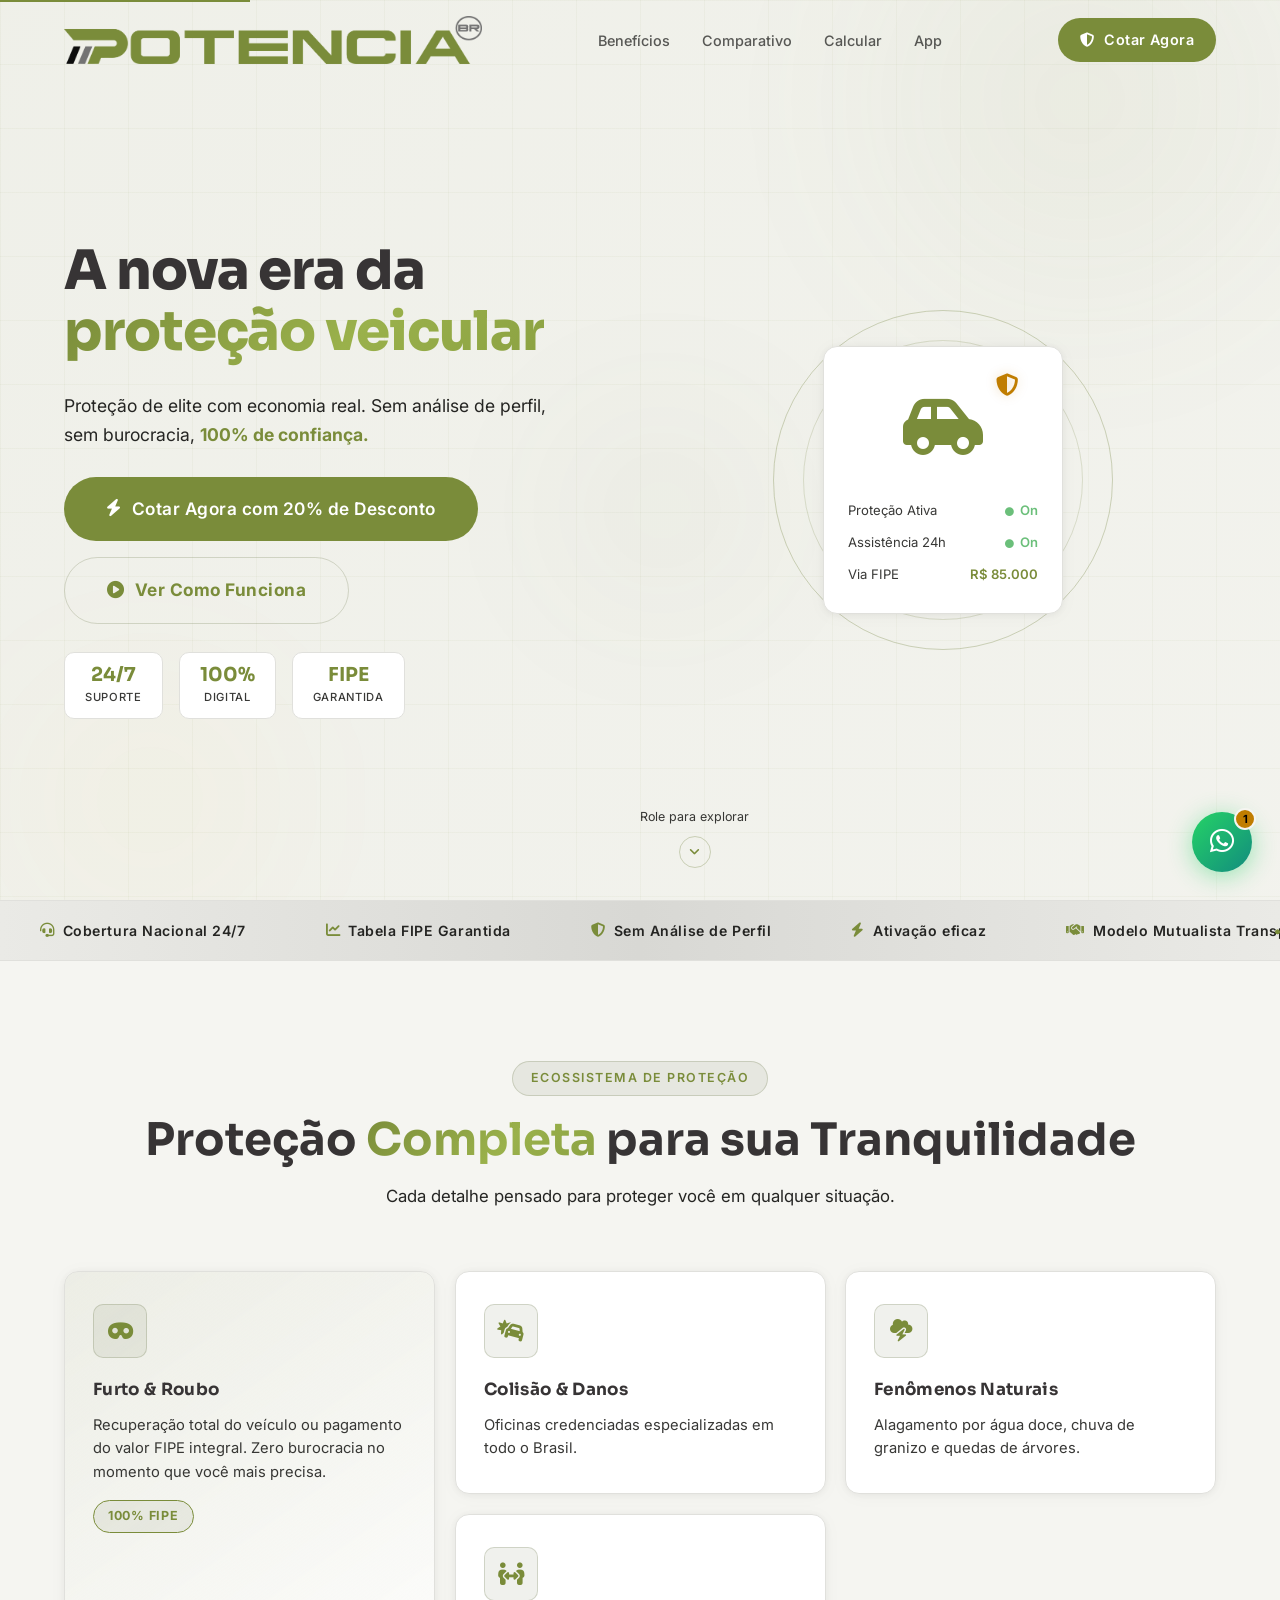
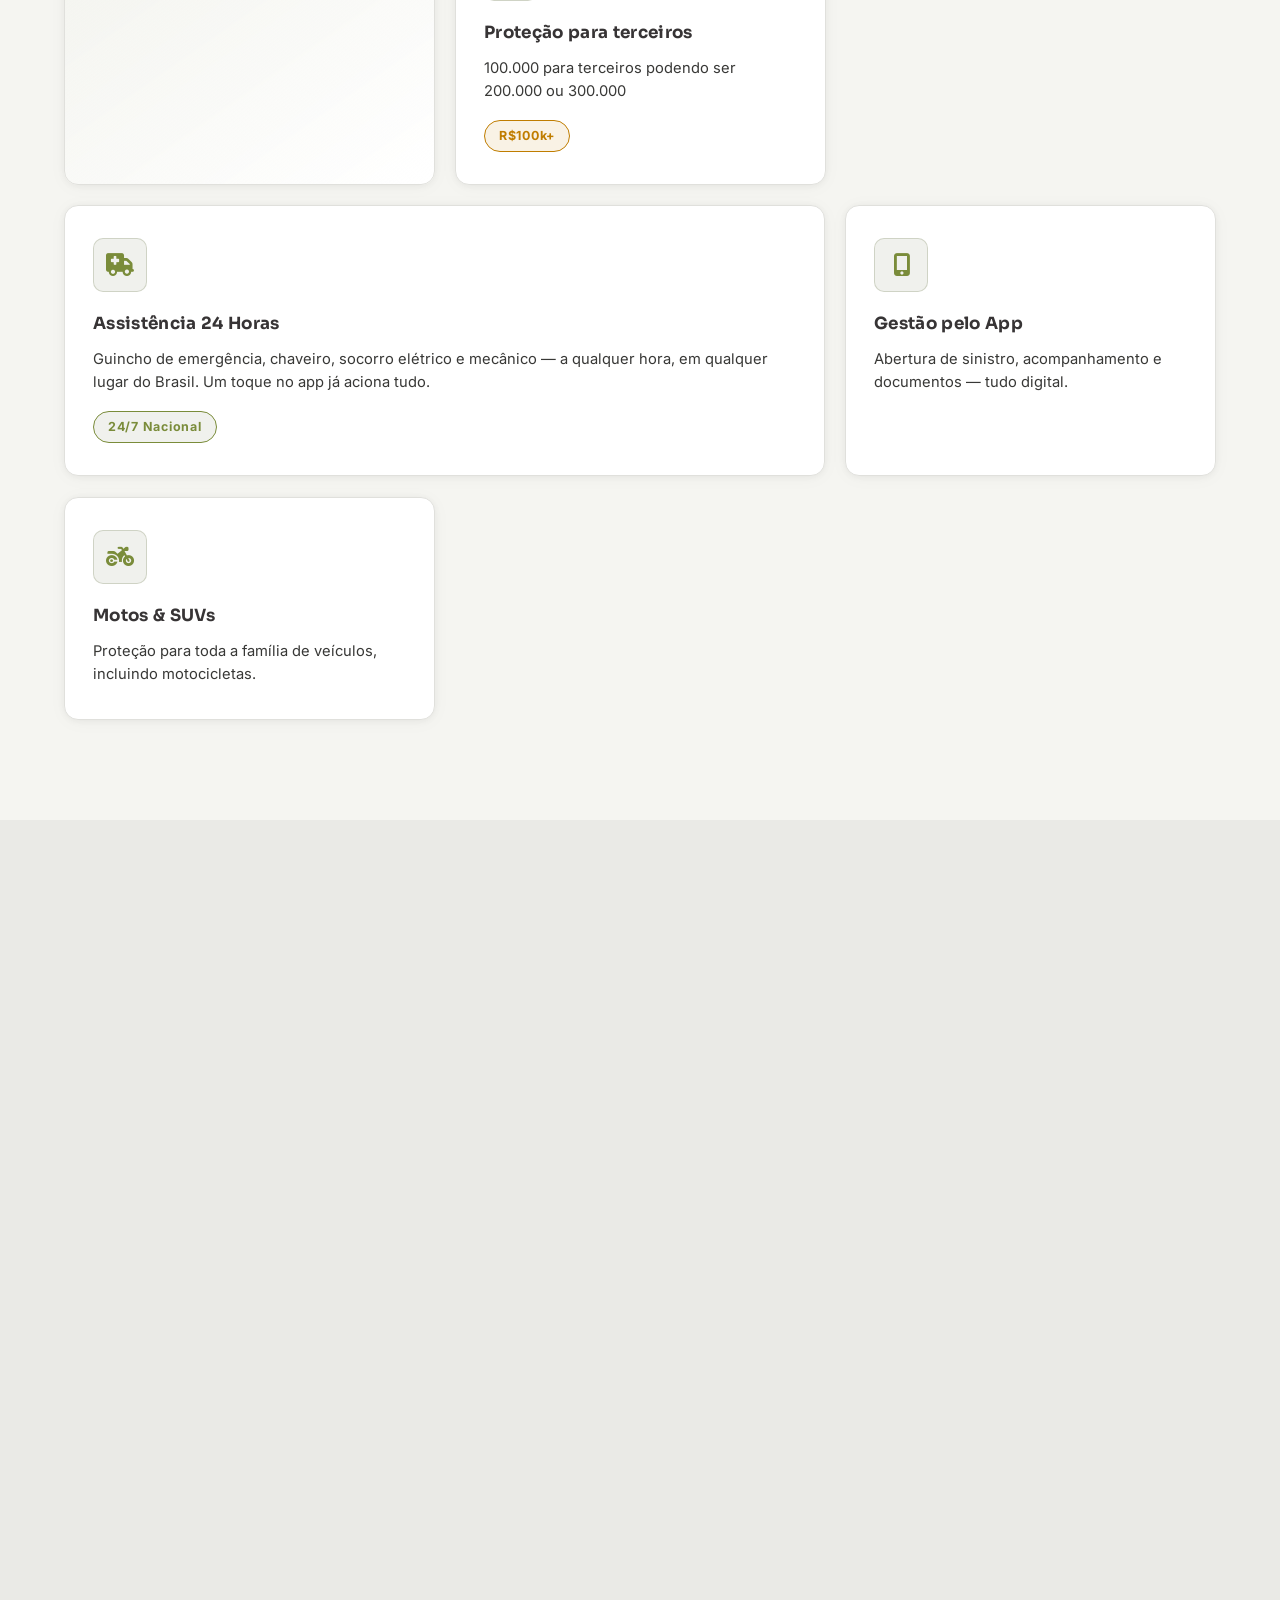
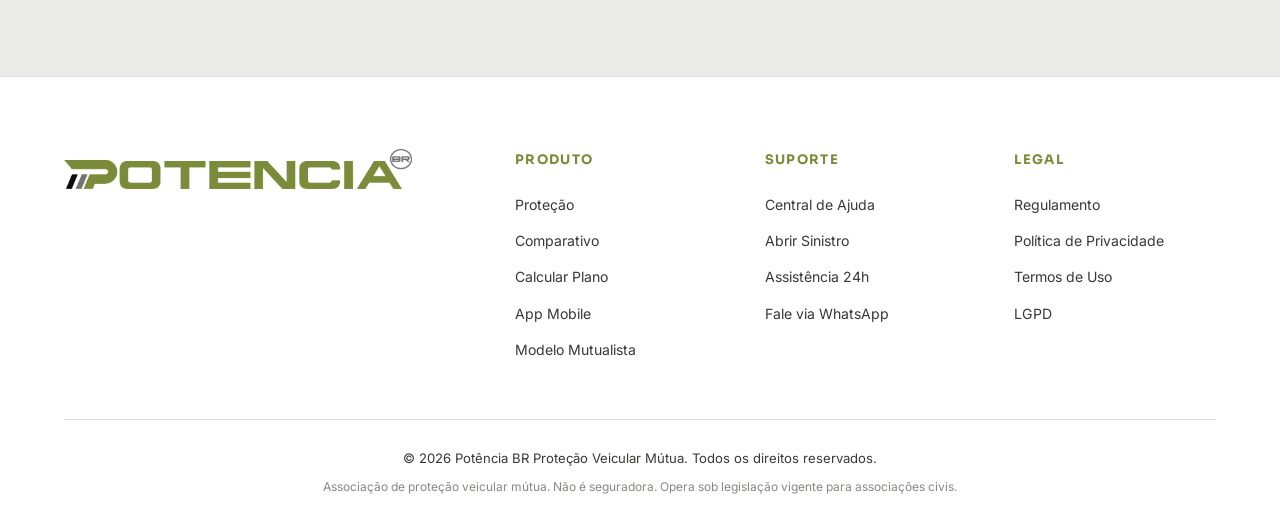
==== commit a49ae806: "ajuste solcitados" ====
--- a/index.html
+++ b/index.html
@@ -6,7 +6,7 @@
   <meta name="viewport" content="width=device-width, initial-scale=1.0, viewport-fit=cover" />
   <meta name="description"
     content="Potência BR – Proteção Veicular Premium. Segurança de elite, digital e inabalável. Cotar agora com 20% de desconto." />
-  <title>Potência BR | Proteção Veicular Premium</title>
+  <title>PotenciaBR | Proteção Veicular Premium</title>
 
   <!-- Fonts -->
   <link rel="preconnect" href="https://fonts.googleapis.com" />
@@ -42,8 +42,8 @@
   <style>
     /* ── Brand Identity – Potência BR Corporate ── */
     :root {
-      --olive: #5E6939;
-      --olive-lt: #7F8C4D;
+      --olive: #7A8C3A;
+      --olive-lt: #8BA142;
     }
 
     /* Skip link styling */
@@ -140,15 +140,13 @@
   <nav class="navbar" id="navbar">
     <div class="nav-inner container">
       <a href="#hero" class="nav-logo">
-        <span class="logo-icon"><i class="fas fa-shield-halved"></i></span>
-        <span class="logo-text">POT&Ecirc;NCIA<span class="logo-accent">&nbsp;BR</span></span>
+        <img src="img/potenciabr png.png" alt="PotenciaBR" style="height: 48px; width: auto;">
       </a>
       <ul class="nav-links" id="navLinks">
         <li><a href="#beneficios">Benefícios</a></li>
         <li><a href="#comparativo">Comparativo</a></li>
         <li><a href="#calculadora">Calcular</a></li>
         <li><a href="#app">App</a></li>
-        <li><a href="#depoimentos">Depoimentos</a></li>
       </ul>
       <div class="nav-actions">
         <a href="#calculadora" class="btn btn-primary nav-cta">
@@ -172,17 +170,13 @@
       </div>
       <div class="container hero-inner">
         <div class="hero-content">
-          <div class="hero-badge">
-            <i class="fas fa-circle-check"></i>
-            <span>+30.000 veículos protegidos em todo Brasil</span>
-          </div>
+
           <h1 class="hero-title">
-            A Nova Era da<br />
-            <span class="gradient-text">Proteção Veicular:</span><br />
-            Inteligente, Digital<br />e Inabalável.
+            A nova era da<br />
+            <span class="gradient-text">proteção veicular</span>
           </h1>
           <p class="hero-subtitle">
-            Segurança de elite com economia real. Sem análise de perfil,
+            Proteção de elite com economia real. Sem análise de perfil,
             sem burocracia, <strong>100% de confiança.</strong>
           </p>
           <div class="hero-ctas">
@@ -196,7 +190,7 @@
             </a>
           </div>
           <div class="hero-stats">
-            <div class="stat-pill"><span class="stat-num">30k+</span><span class="stat-label">Veículos</span></div>
+
             <div class="stat-pill"><span class="stat-num">24/7</span><span class="stat-label">Suporte</span></div>
             <div class="stat-pill"><span class="stat-num">100%</span><span class="stat-label">Digital</span></div>
             <div class="stat-pill"><span class="stat-num">FIPE</span><span class="stat-label">Garantida</span></div>
@@ -214,7 +208,7 @@
               </div>
               <div class="car-card-stats">
                 <div class="ccs-item">
-                  <span class="ccs-label">Cobertura Ativa</span>
+                  <span class="ccs-label">Proteção Ativa</span>
                   <span class="ccs-value status-active"><i class="fas fa-circle"></i> On</span>
                 </div>
                 <div class="ccs-item">
@@ -240,22 +234,16 @@
     <div class="trust-bar">
       <div class="trust-ticker-wrap">
         <div class="trust-ticker" id="trustTicker">
-          <span><i class="fas fa-car"></i> 30.000+ Veículos Protegidos</span>
           <span><i class="fas fa-headset"></i> Cobertura Nacional 24/7</span>
-          <span><i class="fas fa-star"></i> Selo Reclame Aqui Ótimo</span>
           <span><i class="fas fa-chart-line"></i> Tabela FIPE Garantida</span>
-          <span><i class="fas fa-mobile-screen"></i> 100% Digital</span>
           <span><i class="fas fa-shield-halved"></i> Sem Análise de Perfil</span>
-          <span><i class="fas fa-bolt"></i> Ativação em Minutos</span>
+          <span><i class="fas fa-bolt"></i> Ativação eficaz</span>
           <span><i class="fas fa-handshake"></i> Modelo Mutualista Transparente</span>
           <!-- duplicated for seamless loop -->
-          <span><i class="fas fa-car"></i> 30.000+ Veículos Protegidos</span>
           <span><i class="fas fa-headset"></i> Cobertura Nacional 24/7</span>
-          <span><i class="fas fa-star"></i> Selo Reclame Aqui Ótimo</span>
           <span><i class="fas fa-chart-line"></i> Tabela FIPE Garantida</span>
-          <span><i class="fas fa-mobile-screen"></i> 100% Digital</span>
           <span><i class="fas fa-shield-halved"></i> Sem Análise de Perfil</span>
-          <span><i class="fas fa-bolt"></i> Ativação em Minutos</span>
+          <span><i class="fas fa-bolt"></i> Ativação eficaz</span>
           <span><i class="fas fa-handshake"></i> Modelo Mutualista Transparente</span>
         </div>
       </div>
@@ -266,7 +254,7 @@
       <div class="container">
         <div class="section-header">
           <span class="section-tag">Ecossistema de Proteção</span>
-          <h2 class="section-title">Cobertura <span class="gradient-text">Completa</span> para sua Tranquilidade</h2>
+          <h2 class="section-title">Proteção <span class="gradient-text">Completa</span> para sua Tranquilidade</h2>
           <p class="section-desc">Cada detalhe pensado para proteger você em qualquer situação.</p>
         </div>
         <div class="bento-grid">
@@ -283,22 +271,22 @@
           <div class="bento-card glass-card" data-tilt>
             <div class="bento-icon"><i class="fas fa-car-burst"></i></div>
             <h3>Colisão & Danos</h3>
-            <p>Rede credenciada de reparadores especializados em todo o Brasil.</p>
+            <p>Oficinas credenciadas especializadas em todo o Brasil.</p>
             <div class="bento-glow"></div>
           </div>
 
           <div class="bento-card glass-card" data-tilt>
             <div class="bento-icon"><i class="fas fa-cloud-bolt"></i></div>
-            <h3>Eventos da Natureza</h3>
-            <p>Proteção contra enchentes, granizo, vendaval e demais fenômenos climáticos.</p>
+            <h3>Fenômenos Naturais</h3>
+            <p>Alagamento por água doce, chuva de granizo e quedas de árvores.</p>
             <div class="bento-glow"></div>
           </div>
 
           <div class="bento-card glass-card" data-tilt>
             <div class="bento-icon"><i class="fas fa-people-arrows"></i></div>
-            <h3>Cobertura para Terceiros</h3>
-            <p>Até <strong>R$ 50.000</strong> de indenização a terceiros envolvidos em acidentes.</p>
-            <div class="bento-badge amber">R$50k</div>
+            <h3>Proteção para terceiros</h3>
+            <p>100.000 para terceiros podendo ser 200.000 ou 300.000</p>
+            <div class="bento-badge amber">R$100k+</div>
             <div class="bento-glow"></div>
           </div>
 
@@ -321,7 +309,7 @@
           <div class="bento-card glass-card" data-tilt>
             <div class="bento-icon"><i class="fas fa-motorcycle"></i></div>
             <h3>Motos & SUVs</h3>
-            <p>Cobertura premium para toda a família de veículos, incluindo motocicletas.</p>
+            <p>Proteção para toda a família de veículos, incluindo motocicletas.</p>
             <div class="bento-glow"></div>
           </div>
 
@@ -335,7 +323,7 @@
         <div class="section-header">
           <span class="section-tag">Por Que nos Escolher</span>
           <h2 class="section-title">O Fim da Era <span class="gradient-text">Burocrática</span></h2>
-          <p class="section-desc">Veja lado a lado por que a Potência BR é a escolha inteligente.</p>
+          <p class="section-desc">Veja lado a lado por que a PotenciaBR é a escolha inteligente.</p>
         </div>
         <div class="comparison-grid">
           <!-- Old Insurance -->
@@ -364,17 +352,15 @@
           <div class="comp-card comp-new glass-card featured">
             <div class="comp-header">
               <div class="comp-icon new"><i class="fas fa-shield-halved"></i></div>
-              <h3>Potência BR</h3>
+              <h3>PotenciaBR</h3>
               <span class="comp-tag new-tag"><i class="fas fa-bolt"></i> Recomendado</span>
             </div>
             <ul class="comp-list">
               <li class="good"><i class="fas fa-check"></i> Sem análise de perfil</li>
-              <li class="good"><i class="fas fa-check"></i> Ativação 100% digital em minutos</li>
-              <li class="good"><i class="fas fa-check"></i> Preço justo via modelo mutualista</li>
-              <li class="good"><i class="fas fa-check"></i> Suporte próprio 24/7</li>
-              <li class="good"><i class="fas fa-check"></i> Gestão completa pelo app</li>
-              <li class="good"><i class="fas fa-check"></i> Coberturas modulares personalizáveis</li>
-              <li class="good"><i class="fas fa-check"></i> Sinistro resolvido em até 48h</li>
+              <li class="good"><i class="fas fa-check"></i> Ativação em até 48h</li>
+              <li class="good"><i class="fas fa-check"></i> Proteção é válida por todo o território nacional!</li>
+              <li class="good"><i class="fas fa-check"></i> suporte 24h</li>
+              <li class="good"><i class="fas fa-check"></i> Proteção completa</li>
             </ul>
             <a href="#calculadora" class="btn btn-primary btn-lg mt-24">
               <i class="fas fa-bolt"></i> Quero Essa Proteção
@@ -415,26 +401,23 @@
                 <div class="vehicle-type-btns">
                   <button class="vtype-btn active" data-type="car"><i class="fas fa-car"></i> Carro</button>
                   <button class="vtype-btn" data-type="suv"><i class="fas fa-truck-monster"></i> SUV</button>
-                  <button class="vtype-btn" data-type="moto"><i class="fas fa-motorcycle"></i> Moto</button>
+                  <button class="vtype-btn" data-type="moto">Moto</button>
                 </div>
               </div>
 
               <div class="calc-options">
-                <label class="calc-opt-label">Coberturas adicionais:</label>
+                <label class="calc-opt-label">Proteção Adicional:</label>
                 <div class="coverage-checks">
-                  <label class="check-opt"><input type="checkbox" id="covThird" /> <span>Terceiros
-                      (R$50k)</span></label>
-                  <label class="check-opt"><input type="checkbox" id="covNature" /> <span>Eventos
-                      Naturais</span></label>
-                  <label class="check-opt"><input type="checkbox" id="covAssist" checked /> <span>Assistência
-                      24h</span></label>
+                  <label class="check-opt"><input type="checkbox" id="covThird" /> <span>Terceiros (100k podendo ser adicionado 200k ou 300k)</span></label>
+                  <label class="check-opt"><input type="checkbox" id="covNature" /> <span>Fenômenos Naturais</span></label>
+                  <label class="check-opt"><input type="checkbox" id="covAssist" checked /> <span>Assistência 24h</span></label>
                 </div>
               </div>
             </div>
 
             <div class="calc-right">
               <div class="calc-result-card">
-                <div class="calc-result-label">Sua proteção Potência BR:</div>
+                <div class="calc-result-label">Sua proteção PotenciaBR:</div>
                 <div class="calc-monthly">
                   <span class="calc-per">a partir de</span>
                   <div class="calc-price-row">
@@ -469,8 +452,8 @@
             <span class="section-tag">Transparência Total</span>
             <h2 class="section-title">O Modelo <span class="gradient-text">Mutualista</span></h2>
             <p class="legal-desc">
-              A Potência BR opera como uma associação de proteção veicular mutualista,
-              regulada e transparente. Todos os associados contribuem juntos para um fundo
+              A PotenciaBR opera como uma associação de proteção patrimonial mutualista,
+              regulamentada e transparente. Todos os associados contribuem juntos para um fundo
               coletivo que cobre os sinistros de qualquer membro — sem fins lucrativos
               excessivos, sem cobranças abusivas.
             </p>
@@ -478,15 +461,8 @@
               <div class="legal-point">
                 <div class="lp-icon"><i class="fas fa-scale-balanced" aria-hidden="true"></i></div>
                 <div>
-                  <strong>Sem SUSEP</strong>
+                  <strong>Regulamentada - Sem SUSEP</strong>
                   <p>Opera dentro da legislação vigente para associações de proteção mútua.</p>
-                </div>
-              </div>
-              <div class="legal-point">
-                <div class="lp-icon"><i class="fas fa-users" aria-hidden="true"></i></div>
-                <div>
-                  <strong>Poder Coletivo</strong>
-                  <p>Mais de 30.000 associados garantem a solidez do fundo de proteção.</p>
                 </div>
               </div>
               <div class="legal-point">
@@ -501,26 +477,7 @@
               <i class="fas fa-file-arrow-down"></i> Baixar Regulamento Completo
             </a>
           </div>
-          <div class="legal-visual">
-            <div class="legal-stats-grid">
-              <div class="ls-card glass-card">
-                <div class="ls-num gradient-text">30k+</div>
-                <div class="ls-label">Associados Ativos</div>
-              </div>
-              <div class="ls-card glass-card">
-                <div class="ls-num gradient-text">98.7%</div>
-                <div class="ls-label">Sinistros Pagos</div>
-              </div>
-              <div class="ls-card glass-card">
-                <div class="ls-num gradient-text">48h</div>
-                <div class="ls-label">Prazo Médio de Resolução</div>
-              </div>
-              <div class="ls-card glass-card">
-                <div class="ls-num gradient-text">4.8★</div>
-                <div class="ls-label">Reclame Aqui</div>
-              </div>
-            </div>
-          </div>
+
         </div>
       </div>
     </section>
@@ -534,14 +491,14 @@
               <div class="phone-notch"></div>
               <div class="phone-screen">
                 <div class="app-screen-header">
-                  <span class="app-logo-sm"><i class="fas fa-shield-halved"></i> Potência BR</span>
+                  <span class="app-logo-sm"><img src="img/potenciabr png.png" alt="Logo" style="height: 20px; vertical-align: middle;"> PotenciaBR</span>
                   <span class="app-notif"><i class="fas fa-bell"></i></span>
                 </div>
                 <div class="app-screen-body">
                   <div class="app-status-card">
                     <div class="app-car-icon"><i class="fas fa-car-side"></i></div>
                     <div class="app-status-info">
-                      <span class="app-status-label">Cobertura Ativa</span>
+                      <span class="app-status-label">Proteção Ativa</span>
                       <span class="app-status-val on"><i class="fas fa-circle-dot"></i> Protegido</span>
                     </div>
                   </div>
@@ -563,16 +520,12 @@
           </div>
           <div class="app-content">
             <span class="section-tag">App Mobile</span>
-            <h2 class="section-title">Tudo na <span class="gradient-text">Palma da Mão:</span><br />Assistência 24h em
-              Um Toque</h2>
-            <p class="app-desc">Do acionamento de guincho à abertura de sinistro, o app Potência BR coloca o controle
-              total da sua proteção a um toque de distância — a qualquer hora, em qualquer lugar.</p>
+            <h2 class="section-title">Tudo na <span class="gradient-text">Palma da Mão:</span><br />aplicativo do associado</h2>
             <ul class="app-features">
-              <li><i class="fas fa-check-circle"></i> Acionamento de assistência com 1 toque</li>
-              <li><i class="fas fa-check-circle"></i> Acompanhe seu sinistro em tempo real</li>
-              <li><i class="fas fa-check-circle"></i> Documentos e apólice digitais</li>
-              <li><i class="fas fa-check-circle"></i> Chat direto com especialistas 24/7</li>
-              <li><i class="fas fa-check-circle"></i> Histórico completo de pagamentos</li>
+              <li><i class="fas fa-check-circle"></i> 2° via do boleto</li>
+              <li><i class="fas fa-check-circle"></i> Assistência 24h</li>
+              <li><i class="fas fa-check-circle"></i> Fale conosco</li>
+              <li><i class="fas fa-check-circle"></i> e muito mais</li>
             </ul>
             <div class="app-store-btns">
               <a href="#" class="store-btn glass-card">
@@ -589,145 +542,9 @@
       </div>
     </section>
 
-    <!-- ========== TESTIMONIALS ========== -->
-    <section class="testimonials" id="depoimentos">
-      <div class="container">
-        <div class="section-header">
-          <span class="section-tag">Histórias de Paz</span>
-          <h2 class="section-title">Quem Já Protege seu <span class="gradient-text">Patrimônio</span></h2>
-          <p class="section-desc">Depoimentos reais de associados Potência BR.</p>
-        </div>
-        <div class="testimonials-slider">
-          <div class="testi-track" id="testiTrack">
-
-            <div class="testi-card glass-card">
-              <div class="testi-quote"><i class="fas fa-quote-left"></i></div>
-              <p class="testi-text">"Meu carro foi roubado numa segunda-feira e na quinta-feira já recebi o valor
-                integral da FIPE depositado. Não acreditei! Com o seguro tradicional levei 40 dias em outra ocorrência."
-              </p>
-              <div class="testi-author">
-                <div class="testi-avatar">RM</div>
-                <div>
-                  <strong>Ricardo Mendes</strong>
-                  <span>Empresário – São Paulo, SP</span>
-                </div>
-                <div class="testi-stars">
-                  <i class="fas fa-star"></i><i class="fas fa-star"></i><i class="fas fa-star"></i><i
-                    class="fas fa-star"></i><i class="fas fa-star"></i>
-                </div>
-              </div>
-            </div>
-
-            <div class="testi-card glass-card">
-              <div class="testi-quote"><i class="fas fa-quote-left"></i></div>
-              <p class="testi-text">"Bati meu SUV numa chuva forte em Curitiba. Abri o sinistro pelo app em 5 minutos, o
-                guincho chegou em 20 minutos. O carro ficou pronto em 6 dias. Serviço impecável!"</p>
-              <div class="testi-author">
-                <div class="testi-avatar">PC</div>
-                <div>
-                  <strong>Patrícia Costa</strong>
-                  <span>Médica – Curitiba, PR</span>
-                </div>
-                <div class="testi-stars">
-                  <i class="fas fa-star"></i><i class="fas fa-star"></i><i class="fas fa-star"></i><i
-                    class="fas fa-star"></i><i class="fas fa-star"></i>
-                </div>
-              </div>
-            </div>
-
-            <div class="testi-card glass-card">
-              <div class="testi-quote"><i class="fas fa-quote-left"></i></div>
-              <p class="testi-text">"Economizei mais de R$200 por mês migrando para a Potência BR. O atendimento é
-                infinitamente melhor e o app é sensacional. Indico para todo mundo!"</p>
-              <div class="testi-author">
-                <div class="testi-avatar">FS</div>
-                <div>
-                  <strong>Felipe Santos</strong>
-                  <span>Motorista de Aplicativo – Rio de Janeiro, RJ</span>
-                </div>
-                <div class="testi-stars">
-                  <i class="fas fa-star"></i><i class="fas fa-star"></i><i class="fas fa-star"></i><i
-                    class="fas fa-star"></i><i class="fas fa-star"></i>
-                </div>
-              </div>
-            </div>
-
-            <div class="testi-card glass-card">
-              <div class="testi-quote"><i class="fas fa-quote-left"></i></div>
-              <p class="testi-text">"Granizo destruiu minha moto. Em menos de 48 horas resolveram tudo. Atendimento
-                humano, rápido e eficiente. Nunca mais volto para o seguro tradicional!"</p>
-              <div class="testi-author">
-                <div class="testi-avatar">AL</div>
-                <div>
-                  <strong>Ana Lima</strong>
-                  <span>Entregadora – Belo Horizonte, MG</span>
-                </div>
-                <div class="testi-stars">
-                  <i class="fas fa-star"></i><i class="fas fa-star"></i><i class="fas fa-star"></i><i
-                    class="fas fa-star"></i><i class="fas fa-star"></i>
-                </div>
-              </div>
-            </div>
-
-          </div>
-          <div class="testi-controls">
-            <button class="testi-btn" id="testiPrev" aria-label="Anterior"><i class="fas fa-chevron-left"></i></button>
-            <div class="testi-dots" id="testiDots"></div>
-            <button class="testi-btn" id="testiNext" aria-label="Próximo"><i class="fas fa-chevron-right"></i></button>
-          </div>
-        </div>
-      </div>
-    </section>
-
-    <!-- ========== LEAD MAGNET ========== -->
-    <section class="lead-magnet" id="lead">
-      <div class="container">
-        <div class="lead-grid">
-          <div class="lead-content">
-            <div class="lead-badge"><i class="fas fa-gift"></i> Grátis para você</div>
-            <h2 class="section-title">Baixe o Guia: <span class="gradient-text">"O Que Fazer em Caso de Sinistro"</span>
-            </h2>
-            <p class="lead-desc">Um guia completo e prático com o passo a passo para agir com calma e eficiência nos
-              momentos de maior vulnerabilidade. Mais de 15.000 downloads.</p>
-            <ul class="lead-benefits">
-              <li><i class="fas fa-check"></i> Checklist de emergência para imprimir e guardar no carro</li>
-              <li><i class="fas fa-check"></i> O que falar (e o que NÃO falar) após um acidente</li>
-              <li><i class="fas fa-check"></i> Como registrar provas corretamente pelo celular</li>
-              <li><i class="fas fa-check"></i> Contatos de emergência por estado</li>
-            </ul>
-          </div>
-          <div class="lead-form-wrap glass-card">
-            <h3>Receba Agora no seu E-mail</h3>
-            <form class="lead-form" id="leadForm" onsubmit="handleLeadForm(event)">
-              <div class="form-group">
-                <label for="leadName"><i class="fas fa-user"></i> Nome Completo</label>
-                <input type="text" id="leadName" name="name" placeholder="Seu nome" required />
-              </div>
-              <div class="form-group">
-                <label for="leadEmail"><i class="fas fa-envelope"></i> E-mail</label>
-                <input type="email" id="leadEmail" name="email" placeholder="seu@email.com" required />
-              </div>
-              <div class="form-group">
-                <label for="leadPhone"><i class="fas fa-phone"></i> WhatsApp</label>
-                <input type="tel" id="leadPhone" name="phone" placeholder="(11) 99999-9999" />
-              </div>
-              <button type="submit" class="btn btn-primary btn-full">
-                <i class="fas fa-file-arrow-down"></i> Baixar Guia Grátis
-              </button>
-              <p class="form-privacy"><i class="fas fa-lock"></i> Seus dados estão seguros. Sem spam.</p>
-            </form>
-            <div class="lead-success" id="leadSuccess" style="display:none;">
-              <div class="success-icon"><i class="fas fa-circle-check"></i></div>
-              <h3>Guia enviado com sucesso!</h3>
-              <p>Verifique sua caixa de entrada (e o spam, por via das dúvidas).</p>
-              <a href="#calculadora" class="btn btn-primary btn-full">
-                <i class="fas fa-bolt"></i> Fazer Minha Cotação Agora
-              </a>
-            </div>
-          </div>
-        </div>
-      </div>
-    </section>
+
+
+
 
     <!-- ========== FINAL CTA ========== -->
     <section class="final-cta">
@@ -744,10 +561,10 @@
             <div class="timer-sep">:</div>
             <div class="timer-block"><span id="timerS">33</span><small>seg</small></div>
           </div>
-          <a href="#lead" class="btn btn-amber btn-xl pulse-glow">
+          <a href="#calculadora" class="btn btn-amber btn-xl pulse-glow">
             <i class="fas fa-shield-halved"></i> Garantir Minha Proteção com 20% OFF
           </a>
-          <p class="fca-note">Sem cartão de crédito para ativar. Cancele quando quiser.</p>
+
         </div>
       </div>
     </section>
@@ -758,23 +575,14 @@
     <div class="container">
       <div class="footer-grid">
         <div class="footer-brand">
-          <div class="nav-logo" style="margin-bottom:1rem;">
-            <span class="logo-icon"><i class="fas fa-shield-halved"></i></span>
-            <span class="logo-text">POT&Ecirc;NCIA<span class="logo-accent">&nbsp;BR</span></span>
-          </div>
-          <p>A nova era da proteção veicular: inteligente, digital e inabalável. Proteção de elite para todos.</p>
-          <div class="footer-socials">
-            <a href="#" aria-label="Instagram"><i class="fab fa-instagram"></i></a>
-            <a href="#" aria-label="Facebook"><i class="fab fa-facebook-f"></i></a>
-            <a href="#" aria-label="YouTube"><i class="fab fa-youtube"></i></a>
-            <a href="#" aria-label="LinkedIn"><i class="fab fa-linkedin-in"></i></a>
-            <a href="#" aria-label="WhatsApp"><i class="fab fa-whatsapp"></i></a>
+          <div class="nav-logo" style="margin-bottom:1.5rem;">
+            <img src="img/potenciabr png.png" alt="PotenciaBR" style="height: 40px; width: auto;">
           </div>
         </div>
         <div class="footer-col">
           <h3 id="footer-prod-head">Produto</h3>
           <ul aria-labelledby="footer-prod-head">
-            <li><a href="#beneficios">Coberturas</a></li>
+            <li><a href="#beneficios">Proteção</a></li>
             <li><a href="#comparativo">Comparativo</a></li>
             <li><a href="#calculadora">Calcular Plano</a></li>
             <li><a href="#app">App Mobile</a></li>
@@ -788,7 +596,6 @@
             <li><a href="#">Abrir Sinistro</a></li>
             <li><a href="#">Assistência 24h</a></li>
             <li><a href="#">Fale via WhatsApp</a></li>
-            <li><a href="#">Reclamações</a></li>
           </ul>
         </div>
         <div class="footer-col">
--- a/css/styles.css
+++ b/css/styles.css
@@ -15,7 +15,7 @@
   --navy-card: #FFFFFF;
   /* card surface */
   /* ─ Brand Olive (Darker for Contrast) ───────── */
-  --cyan: #5E6939;
+  --cyan: #7A8C3A;
   --cyan-dim: rgba(94, 105, 57, 0.09);
   --cyan-glow: rgba(94, 105, 57, 0.22);
   /* ─ CTA Amber (dark for light bg) ───────────────── */
@@ -25,9 +25,9 @@
   /* ─ Secondary text ───────────────────────────── */
   --platinum: #6A6A68;
   /* ─ Text colors (DARK on light bg) ───────────────── */
-  --white: #1C1C1A;
-  --white-dim: rgba(28, 28, 26, 0.82);
-  --white-muted: rgba(28, 28, 26, 0.62);
+  --white: #373435;
+  --white-dim: rgba(28, 28, 26, 0.96);
+  --white-muted: rgba(28, 28, 26, 0.88);
   /* ─ Cards & Surfaces ──────────────────────────── */
   --glass-bg: #FFFFFF;
   --glass-border: #E0E0DC;
@@ -121,7 +121,7 @@
 
 /* ---------- GRADIENT TEXT ---------- */
 .gradient-text {
-  background: linear-gradient(135deg, #5E6939 0%, #7F8C4D 60%, #6A7540 100%);
+  background: linear-gradient(135deg, #7A8C3A 0%, #9AB14B 60%, #8BA142 100%);
   -webkit-background-clip: text;
   -webkit-text-fill-color: transparent;
   background-clip: text;
@@ -166,7 +166,7 @@
 
 .section-desc {
   font-size: 1.05rem;
-  color: var(--white-muted);
+  color: var(--white-dim);
   max-width: 600px;
   margin: 0 auto;
 }
@@ -214,7 +214,7 @@
 }
 
 .btn-primary:hover {
-  background: #6A7540;
+  background: #8BA142;
   transform: translateY(-1px);
   box-shadow: 0 4px 14px rgba(127, 140, 77, 0.3);
   filter: none;
@@ -293,7 +293,7 @@
 .logo-icon {
   width: 36px;
   height: 36px;
-  background: linear-gradient(135deg, #7F8C4D, #5A6635);
+  background: linear-gradient(135deg, #9AB14B, #7A8C3A);
   border-radius: 8px;
   display: flex;
   align-items: center;
--- a/css/styles.css
+++ b/css/styles.css
@@ -15,7 +15,7 @@
   --navy-card: #FFFFFF;
   /* card surface */
   /* ─ Brand Olive (Darker for Contrast) ───────── */
-  --cyan: #5E6939;
+  --cyan: #7A8C3A;
   --cyan-dim: rgba(94, 105, 57, 0.09);
   --cyan-glow: rgba(94, 105, 57, 0.22);
   /* ─ CTA Amber (dark for light bg) ───────────────── */
@@ -25,9 +25,9 @@
   /* ─ Secondary text ───────────────────────────── */
   --platinum: #6A6A68;
   /* ─ Text colors (DARK on light bg) ───────────────── */
-  --white: #1C1C1A;
-  --white-dim: rgba(28, 28, 26, 0.82);
-  --white-muted: rgba(28, 28, 26, 0.62);
+  --white: #373435;
+  --white-dim: rgba(28, 28, 26, 0.96);
+  --white-muted: rgba(28, 28, 26, 0.88);
   /* ─ Cards & Surfaces ──────────────────────────── */
   --glass-bg: #FFFFFF;
   --glass-border: #E0E0DC;
@@ -121,7 +121,7 @@
 
 /* ---------- GRADIENT TEXT ---------- */
 .gradient-text {
-  background: linear-gradient(135deg, #5E6939 0%, #7F8C4D 60%, #6A7540 100%);
+  background: linear-gradient(135deg, #7A8C3A 0%, #9AB14B 60%, #8BA142 100%);
   -webkit-background-clip: text;
   -webkit-text-fill-color: transparent;
   background-clip: text;
@@ -166,7 +166,7 @@
 
 .section-desc {
   font-size: 1.05rem;
-  color: var(--white-muted);
+  color: var(--white-dim);
   max-width: 600px;
   margin: 0 auto;
 }
@@ -214,7 +214,7 @@
 }
 
 .btn-primary:hover {
-  background: #6A7540;
+  background: #8BA142;
   transform: translateY(-1px);
   box-shadow: 0 4px 14px rgba(127, 140, 77, 0.3);
   filter: none;
@@ -293,7 +293,7 @@
 .logo-icon {
   width: 36px;
   height: 36px;
-  background: linear-gradient(135deg, #7F8C4D, #5A6635);
+  background: linear-gradient(135deg, #9AB14B, #7A8C3A);
   border-radius: 8px;
   display: flex;
   align-items: center;
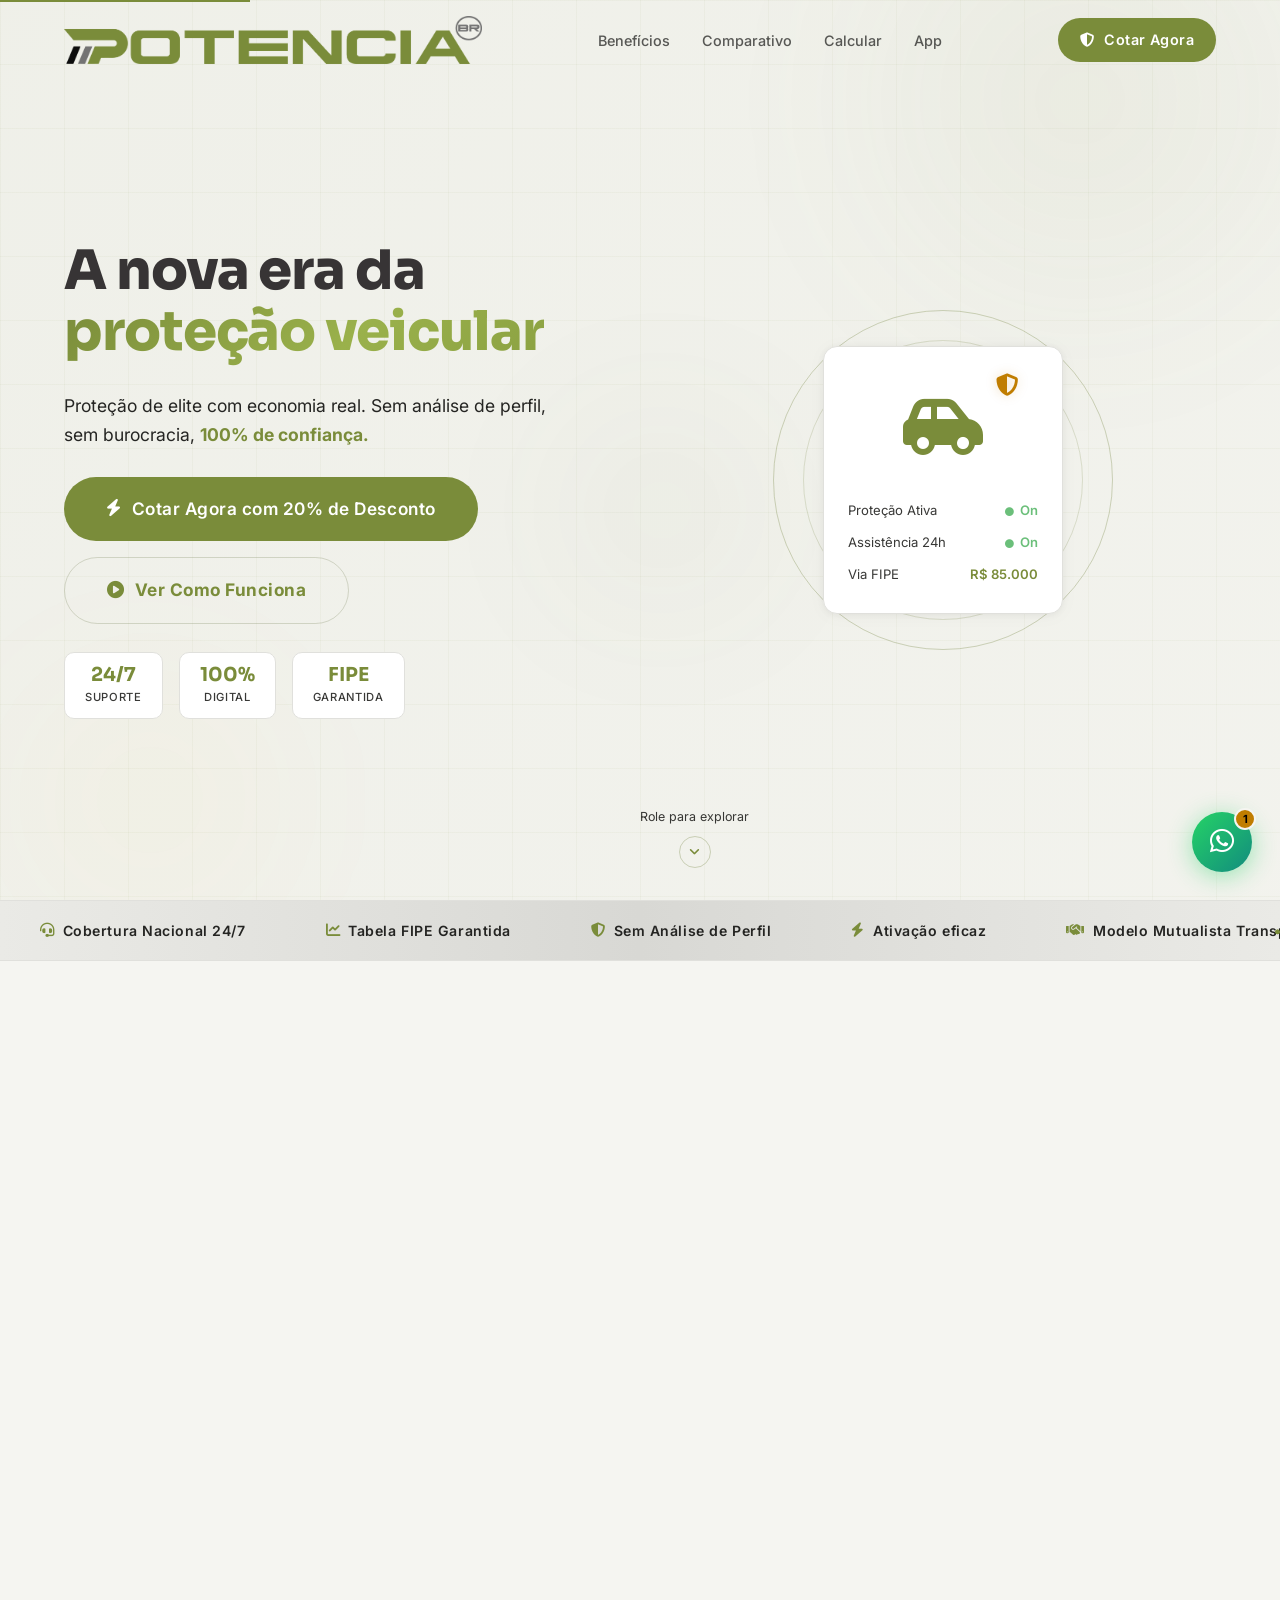
==== commit 389ab022: "ajuste2" ====
--- a/index.html
+++ b/index.html
@@ -641,4 +641,4 @@
   <script src="js/calculator.js" defer></script>
 </body>
 
-</html>+</html>
--- a/css/styles.css
+++ b/css/styles.css
@@ -2692,4 +2692,4 @@
   .nav-cta {
     display: none;
   }
-}+}
--- a/css/styles.css
+++ b/css/styles.css
@@ -2692,4 +2692,4 @@
   .nav-cta {
     display: none;
   }
-}+}
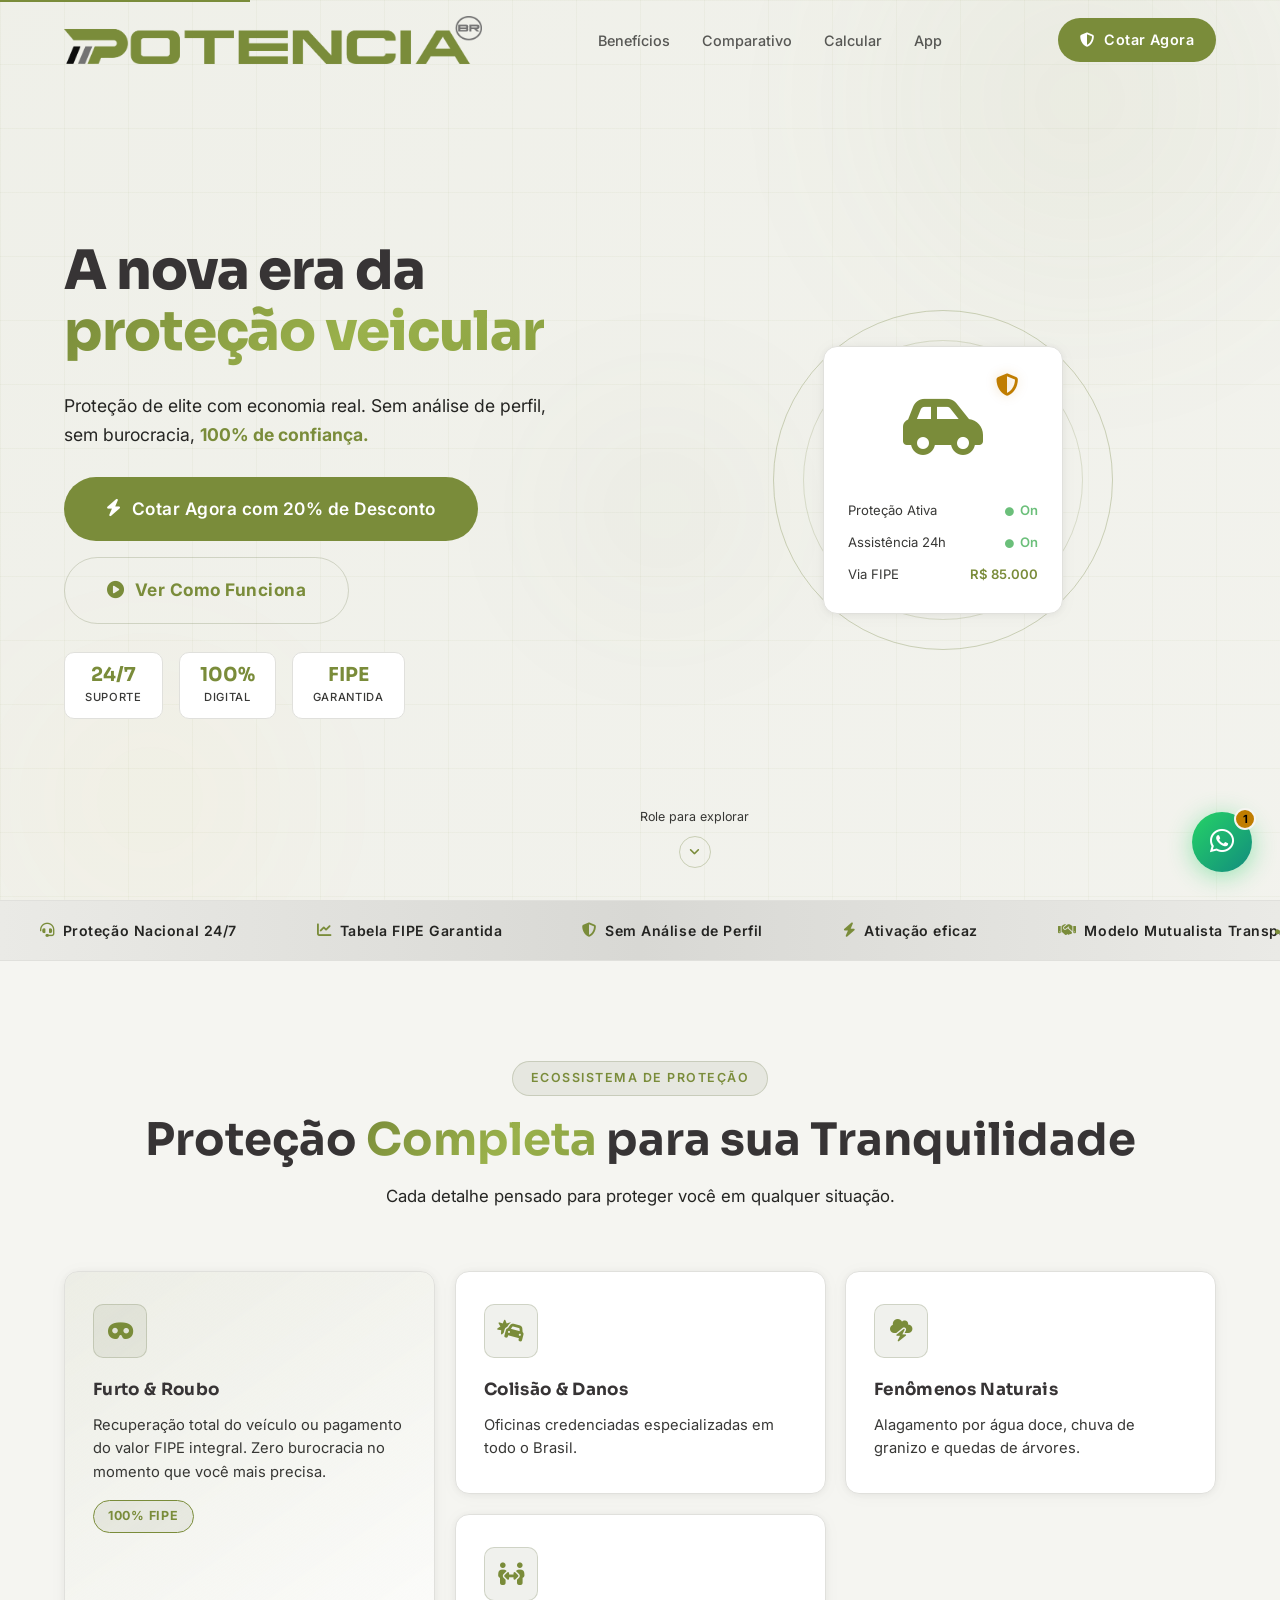
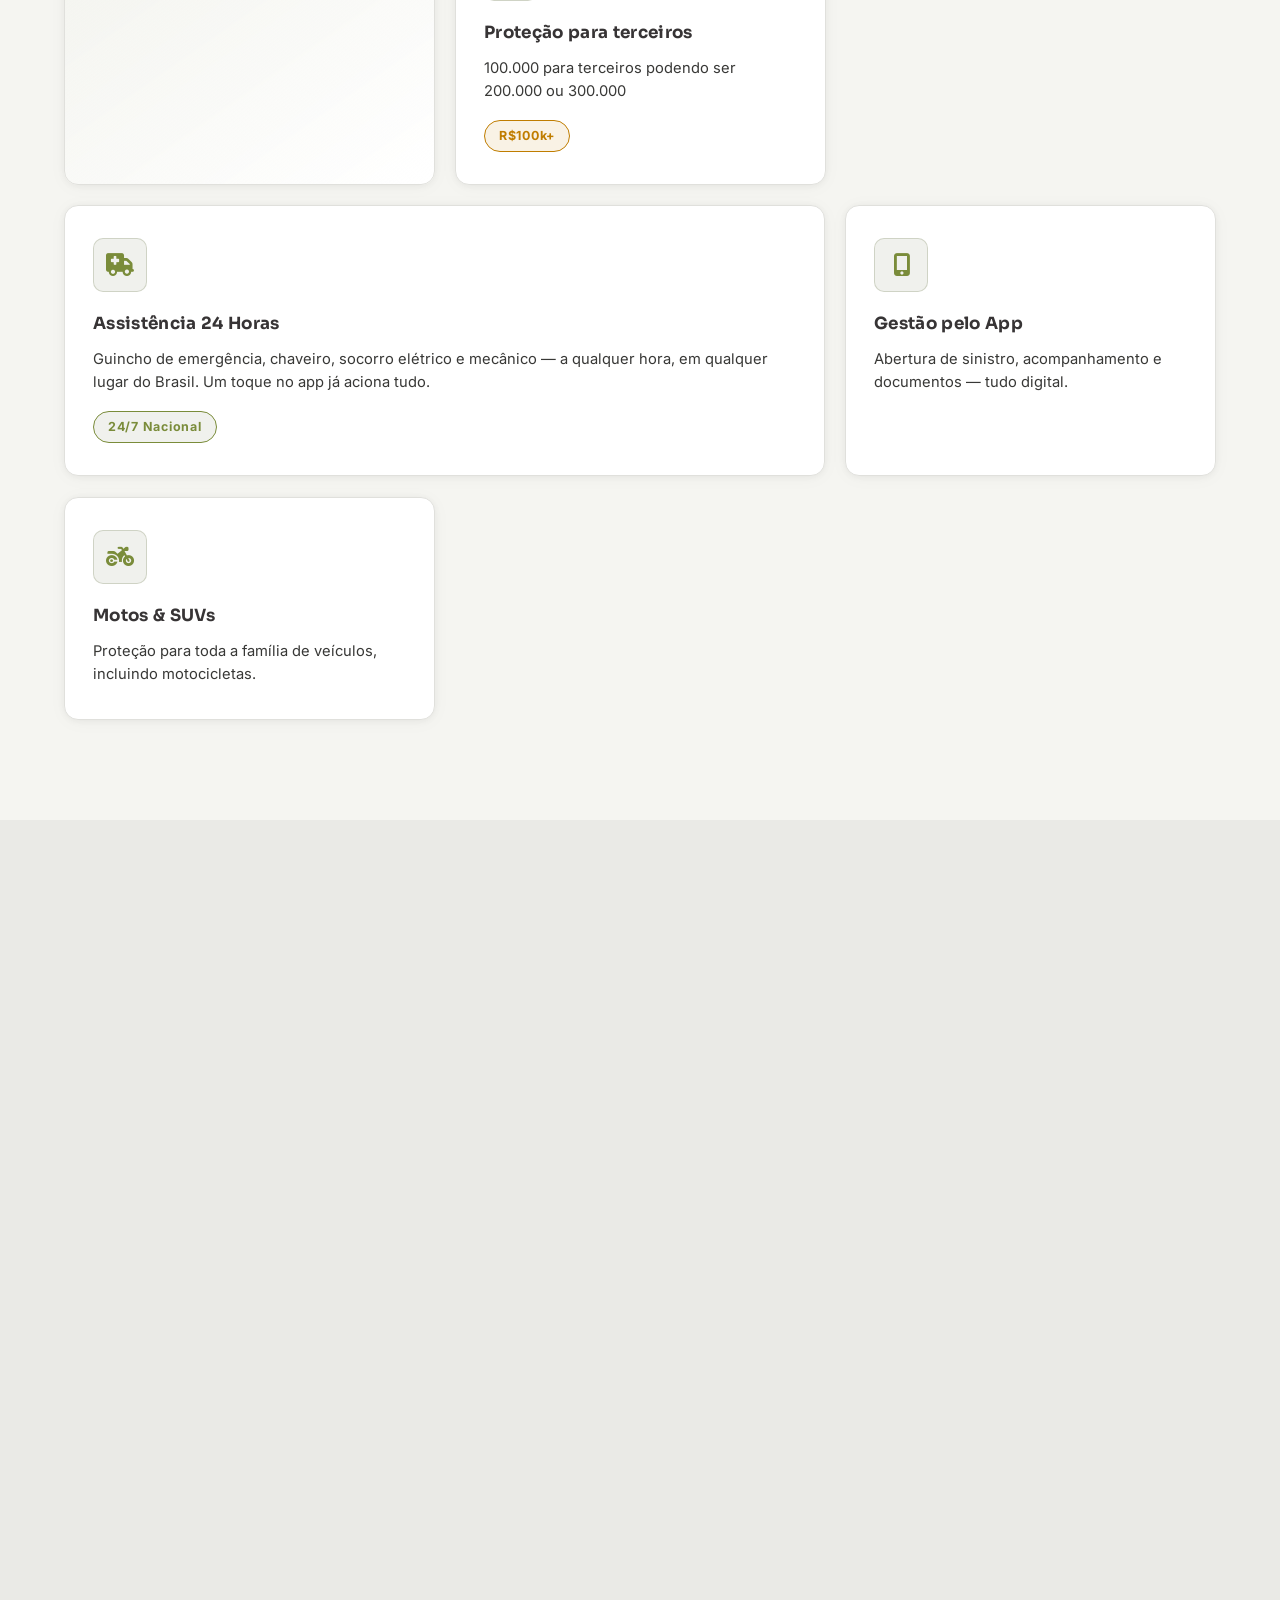
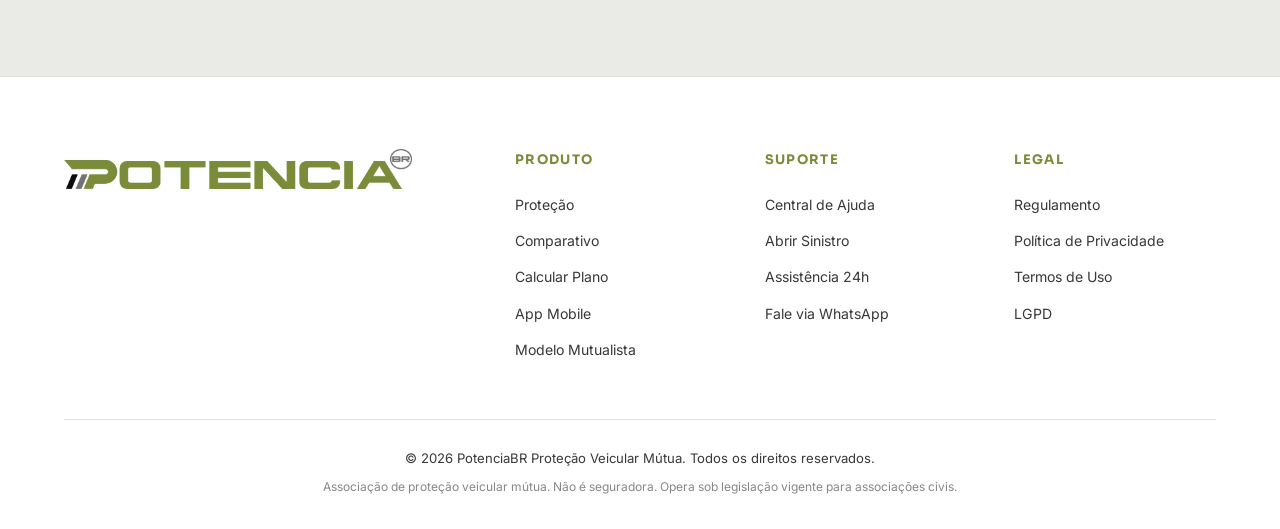
==== commit a4a56f01: "ajuste" ====
--- a/index.html
+++ b/index.html
@@ -5,8 +5,8 @@
   <meta charset="UTF-8" />
   <meta name="viewport" content="width=device-width, initial-scale=1.0, viewport-fit=cover" />
   <meta name="description"
-    content="Potência BR – Proteção Veicular Premium. Segurança de elite, digital e inabalável. Cotar agora com 20% de desconto." />
-  <title>PotenciaBR | Proteção Veicular Premium</title>
+    content="PotenciaBR – Proteção Veicular . Segurança de elite, digital e inabalável. Cotar agora com 20% de desconto." />
+  <title>PotenciaBR | Proteção Veicular </title>
 
   <!-- Fonts -->
   <link rel="preconnect" href="https://fonts.googleapis.com" />
@@ -40,7 +40,7 @@
     <link rel="stylesheet" href="css/animations.css" />
   </noscript>
   <style>
-    /* ── Brand Identity – Potência BR Corporate ── */
+    /* ── Brand Identity – PotenciaBR Corporate ── */
     :root {
       --olive: #7A8C3A;
       --olive-lt: #8BA142;
@@ -234,13 +234,13 @@
     <div class="trust-bar">
       <div class="trust-ticker-wrap">
         <div class="trust-ticker" id="trustTicker">
-          <span><i class="fas fa-headset"></i> Cobertura Nacional 24/7</span>
+          <span><i class="fas fa-headset"></i> Proteção Nacional 24/7</span>
           <span><i class="fas fa-chart-line"></i> Tabela FIPE Garantida</span>
           <span><i class="fas fa-shield-halved"></i> Sem Análise de Perfil</span>
           <span><i class="fas fa-bolt"></i> Ativação eficaz</span>
           <span><i class="fas fa-handshake"></i> Modelo Mutualista Transparente</span>
           <!-- duplicated for seamless loop -->
-          <span><i class="fas fa-headset"></i> Cobertura Nacional 24/7</span>
+          <span><i class="fas fa-headset"></i> Proteção Nacional 24/7</span>
           <span><i class="fas fa-chart-line"></i> Tabela FIPE Garantida</span>
           <span><i class="fas fa-shield-halved"></i> Sem Análise de Perfil</span>
           <span><i class="fas fa-bolt"></i> Ativação eficaz</span>
@@ -339,7 +339,7 @@
               <li class="bad"><i class="fas fa-xmark"></i> Preço elevado sem justificativa</li>
               <li class="bad"><i class="fas fa-xmark"></i> Atendimento por terceirizados</li>
               <li class="bad"><i class="fas fa-xmark"></i> Renovação anual complicada</li>
-              <li class="bad"><i class="fas fa-xmark"></i> Poucas opções de cobertura</li>
+              <li class="bad"><i class="fas fa-xmark"></i> Poucas opções de proteção</li>
               <li class="bad"><i class="fas fa-xmark"></i> Sinistro demora semanas</li>
             </ul>
           </div>
@@ -408,9 +408,12 @@
               <div class="calc-options">
                 <label class="calc-opt-label">Proteção Adicional:</label>
                 <div class="coverage-checks">
-                  <label class="check-opt"><input type="checkbox" id="covThird" /> <span>Terceiros (100k podendo ser adicionado 200k ou 300k)</span></label>
-                  <label class="check-opt"><input type="checkbox" id="covNature" /> <span>Fenômenos Naturais</span></label>
-                  <label class="check-opt"><input type="checkbox" id="covAssist" checked /> <span>Assistência 24h</span></label>
+                  <label class="check-opt"><input type="checkbox" id="covThird" /> <span>Terceiros (100k podendo ser
+                      adicionado 200k ou 300k)</span></label>
+                  <label class="check-opt"><input type="checkbox" id="covNature" /> <span>Fenômenos
+                      Naturais</span></label>
+                  <label class="check-opt"><input type="checkbox" id="covAssist" checked /> <span>Assistência
+                      24h</span></label>
                 </div>
               </div>
             </div>
@@ -491,7 +494,8 @@
               <div class="phone-notch"></div>
               <div class="phone-screen">
                 <div class="app-screen-header">
-                  <span class="app-logo-sm"><img src="img/potenciabr png.png" alt="Logo" style="height: 20px; vertical-align: middle;"> PotenciaBR</span>
+                  <span class="app-logo-sm"><img src="img/potenciabr png.png" alt="Logo"
+                      style="height: 20px; vertical-align: middle;"> PotenciaBR</span>
                   <span class="app-notif"><i class="fas fa-bell"></i></span>
                 </div>
                 <div class="app-screen-body">
@@ -520,7 +524,8 @@
           </div>
           <div class="app-content">
             <span class="section-tag">App Mobile</span>
-            <h2 class="section-title">Tudo na <span class="gradient-text">Palma da Mão:</span><br />aplicativo do associado</h2>
+            <h2 class="section-title">Tudo na <span class="gradient-text">Palma da Mão:</span><br />aplicativo do
+              associado</h2>
             <ul class="app-features">
               <li><i class="fas fa-check-circle"></i> 2° via do boleto</li>
               <li><i class="fas fa-check-circle"></i> Assistência 24h</li>
@@ -609,7 +614,7 @@
         </div>
       </div>
       <div class="footer-bottom">
-        <p>&copy; 2026 Potência BR Proteção Veicular Mútua. Todos os direitos reservados.</p>
+        <p>&copy; 2026 PotenciaBR Proteção Veicular Mútua. Todos os direitos reservados.</p>
         <p class="footer-disclaimer">Associação de proteção veicular mútua. Não é seguradora. Opera sob legislação
           vigente para associações civis.</p>
       </div>
@@ -641,4 +646,4 @@
   <script src="js/calculator.js" defer></script>
 </body>
 
-</html>
+</html>
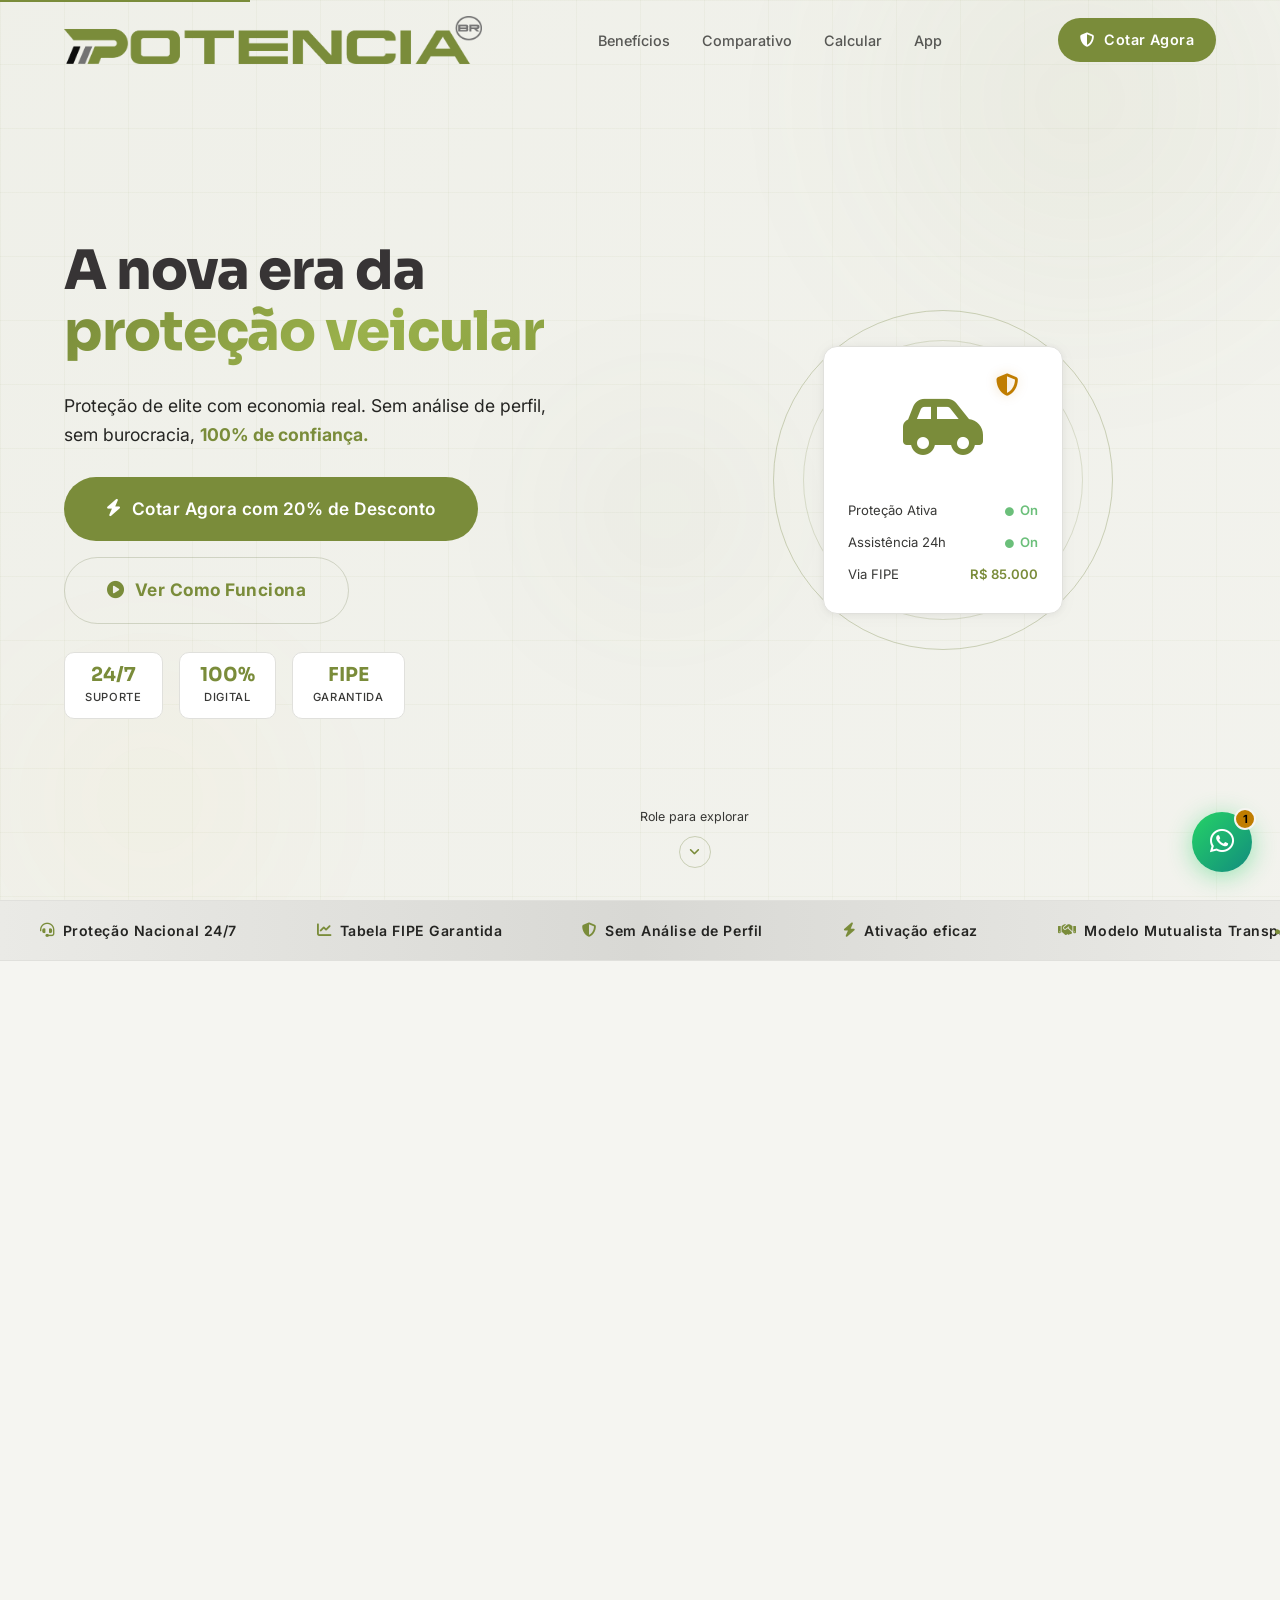
==== commit 3d5eb073: "ajuste" ====
--- a/index.html
+++ b/index.html
@@ -436,7 +436,7 @@
                 <div class="calc-discount-badge">
                   <i class="fas fa-tag"></i> 20% OFF nos 3 primeiros meses
                 </div>
-                <a href="#lead" class="btn btn-primary btn-full calc-cta">
+                <a href="https://wa.me/554139958106?text=Olá!%20Vim%20pelo%20site%20e%20gostaria%20de%20garantir%20minha%20proteção." class="btn btn-primary btn-full calc-cta" target="_blank" rel="noopener noreferrer">
                   <i class="fas fa-bolt"></i> Garantir Essa Cotação
                 </a>
                 <p class="calc-disclaimer">*Valores estimados. Cotação final sujeita a confirmação.</p>
@@ -566,7 +566,7 @@
             <div class="timer-sep">:</div>
             <div class="timer-block"><span id="timerS">33</span><small>seg</small></div>
           </div>
-          <a href="#calculadora" class="btn btn-amber btn-xl pulse-glow">
+          <a href="https://wa.me/554139958106?text=Olá!%20Vim%20pelo%20site%20e%20gostaria%20de%20garantir%20minha%20proteção." class="btn btn-amber btn-xl pulse-glow" target="_blank" rel="noopener noreferrer">
             <i class="fas fa-shield-halved"></i> Garantir Minha Proteção com 20% OFF
           </a>
 
@@ -583,6 +583,15 @@
           <div class="nav-logo" style="margin-bottom:1.5rem;">
             <img src="img/potenciabr png.png" alt="PotenciaBR" style="height: 40px; width: auto;">
           </div>
+          <p style="font-size: 0.85rem; color: var(--white-muted); line-height: 1.6; margin-bottom: 20px;">
+            Rua Frederico Cantarelli, 245<br>
+            Bigorrilho, Curitiba - PR<br>
+            CEP: 80710-240
+          </p>
+          <p style="font-size: 0.85rem; color: var(--white-muted); line-height: 1.6;">
+            <strong>Telefone:</strong> (41) 3995-8106<br>
+            <strong>E-mail:</strong> <a href="mailto:comercial@potenciabr.com.br" style="color: var(--white-muted); text-decoration: none;">comercial@potenciabr.com.br</a>
+          </p>
         </div>
         <div class="footer-col">
           <h3 id="footer-prod-head">Produto</h3>
@@ -600,15 +609,15 @@
             <li><a href="#">Central de Ajuda</a></li>
             <li><a href="#">Abrir Sinistro</a></li>
             <li><a href="#">Assistência 24h</a></li>
-            <li><a href="#">Fale via WhatsApp</a></li>
+            <li><a href="https://wa.me/554139958106?text=Olá!%20Vim%20pelo%20site%20e%20gostaria%20de%20fazer%20uma%20cotação%20da%20minha%20proteção%20veicular." target="_blank" rel="noopener noreferrer">Fale via WhatsApp</a></li>
           </ul>
         </div>
         <div class="footer-col">
           <h3 id="footer-legal-head">Legal</h3>
           <ul aria-labelledby="footer-legal-head">
             <li><a href="#">Regulamento</a></li>
-            <li><a href="#">Política de Privacidade</a></li>
-            <li><a href="#">Termos de Uso</a></li>
+            <li><a href="politica-de-privacidade.html">Política de Privacidade</a></li>
+            <li><a href="termo-de-uso.html">Termos de Uso</a></li>
             <li><a href="#">LGPD</a></li>
           </ul>
         </div>
@@ -622,7 +631,7 @@
   </footer>
 
   <!-- ========== WHATSAPP FLOATING BTN ========== -->
-  <a href="https://wa.me/5511999999999?text=Olá!%20Quero%20cotar%20minha%20proteção%20veicular%20com%2020%25%20de%20desconto."
+  <a href="https://wa.me/554139958106?text=Olá!%20Vim%20pelo%20site%20e%20gostaria%20de%20fazer%20uma%20cotação%20da%20minha%20proteção%20veicular."
     class="whatsapp-float" id="whatsappFloat" target="_blank" rel="noopener noreferrer" aria-label="Falar no WhatsApp">
     <i class="fab fa-whatsapp"></i>
     <span class="wapp-badge">1</span>
@@ -634,7 +643,7 @@
     <a href="tel:0800000000" class="emg-btn emg-call">
       <i class="fas fa-phone"></i> Ligue Agora
     </a>
-    <a href="https://wa.me/5511999999999" class="emg-btn emg-whatsapp" target="_blank" rel="noopener noreferrer">
+    <a href="https://wa.me/554139958106?text=Olá!%20Vim%20pelo%20site%20e%20gostaria%20de%20fazer%20uma%20cotação%20da%20minha%20proteção%20veicular." class="emg-btn emg-whatsapp" target="_blank" rel="noopener noreferrer">
       <i class="fab fa-whatsapp"></i> WhatsApp
     </a>
     <a href="#calculadora" class="emg-btn emg-quote">
--- a/css/styles.css
+++ b/css/styles.css
@@ -2184,45 +2184,49 @@
   left: 0;
   right: 0;
   z-index: 950;
-  background: rgba(20, 20, 18, 0.97);
-  backdrop-filter: blur(16px);
-  -webkit-backdrop-filter: blur(16px);
-  border-top: 1px solid rgba(255, 255, 255, 0.08);
-  padding: 10px 16px;
+  background: #373435;
+  border-top: 1px solid rgba(255, 255, 255, 0.1);
+  padding: 12px 16px;
   gap: 10px;
+  box-shadow: 0 -4px 20px rgba(0, 0, 0, 0.3);
 }
 
 .emg-btn {
   flex: 1;
   display: flex;
+  flex-direction: column;
   align-items: center;
   justify-content: center;
-  gap: 6px;
-  padding: 12px 8px;
+  gap: 4px;
+  padding: 10px 6px;
   border-radius: var(--radius-md);
-  font-size: 0.85rem;
+  font-size: 0.72rem;
   font-weight: 700;
+  text-transform: uppercase;
   letter-spacing: 0.02em;
   transition: var(--transition);
 }
 
+.emg-btn i {
+  font-size: 1.1rem;
+}
+
 .emg-call {
-  background: rgba(255, 77, 109, 0.15);
-  border: 1px solid rgba(255, 77, 109, 0.4);
-  color: #FF4D6D;
+  background: transparent;
+  border: 1px solid rgba(122, 140, 58, 0.4);
+  color: #7A8C3A;
 }
 
 .emg-whatsapp {
-  background: rgba(37, 211, 102, 0.15);
-  border: 1px solid rgba(37, 211, 102, 0.4);
-  color: #25D366;
+  background: #7A8C3A;
+  color: #FFFFFF;
+  border: none;
 }
 
 .emg-quote {
   background: var(--amber);
   color: #FFFFFF;
   border: none;
-  font-weight: 700;
 }
 
 /* ============================================================
@@ -2400,11 +2404,16 @@
   .hero-stats {
     justify-content: center;
     gap: 10px;
+    margin-top: 20px;
   }
 
   .stat-pill {
     padding: 10px 14px;
     min-width: 64px;
+  }
+
+  .hero-scroll-hint {
+    display: none;
   }
 
   .car-shield-wrapper {
--- a/css/styles.css
+++ b/css/styles.css
@@ -2184,45 +2184,49 @@
   left: 0;
   right: 0;
   z-index: 950;
-  background: rgba(20, 20, 18, 0.97);
-  backdrop-filter: blur(16px);
-  -webkit-backdrop-filter: blur(16px);
-  border-top: 1px solid rgba(255, 255, 255, 0.08);
-  padding: 10px 16px;
+  background: #373435;
+  border-top: 1px solid rgba(255, 255, 255, 0.1);
+  padding: 12px 16px;
   gap: 10px;
+  box-shadow: 0 -4px 20px rgba(0, 0, 0, 0.3);
 }
 
 .emg-btn {
   flex: 1;
   display: flex;
+  flex-direction: column;
   align-items: center;
   justify-content: center;
-  gap: 6px;
-  padding: 12px 8px;
+  gap: 4px;
+  padding: 10px 6px;
   border-radius: var(--radius-md);
-  font-size: 0.85rem;
+  font-size: 0.72rem;
   font-weight: 700;
+  text-transform: uppercase;
   letter-spacing: 0.02em;
   transition: var(--transition);
 }
 
+.emg-btn i {
+  font-size: 1.1rem;
+}
+
 .emg-call {
-  background: rgba(255, 77, 109, 0.15);
-  border: 1px solid rgba(255, 77, 109, 0.4);
-  color: #FF4D6D;
+  background: transparent;
+  border: 1px solid rgba(122, 140, 58, 0.4);
+  color: #7A8C3A;
 }
 
 .emg-whatsapp {
-  background: rgba(37, 211, 102, 0.15);
-  border: 1px solid rgba(37, 211, 102, 0.4);
-  color: #25D366;
+  background: #7A8C3A;
+  color: #FFFFFF;
+  border: none;
 }
 
 .emg-quote {
   background: var(--amber);
   color: #FFFFFF;
   border: none;
-  font-weight: 700;
 }
 
 /* ============================================================
@@ -2400,11 +2404,16 @@
   .hero-stats {
     justify-content: center;
     gap: 10px;
+    margin-top: 20px;
   }
 
   .stat-pill {
     padding: 10px 14px;
     min-width: 64px;
+  }
+
+  .hero-scroll-hint {
+    display: none;
   }
 
   .car-shield-wrapper {
